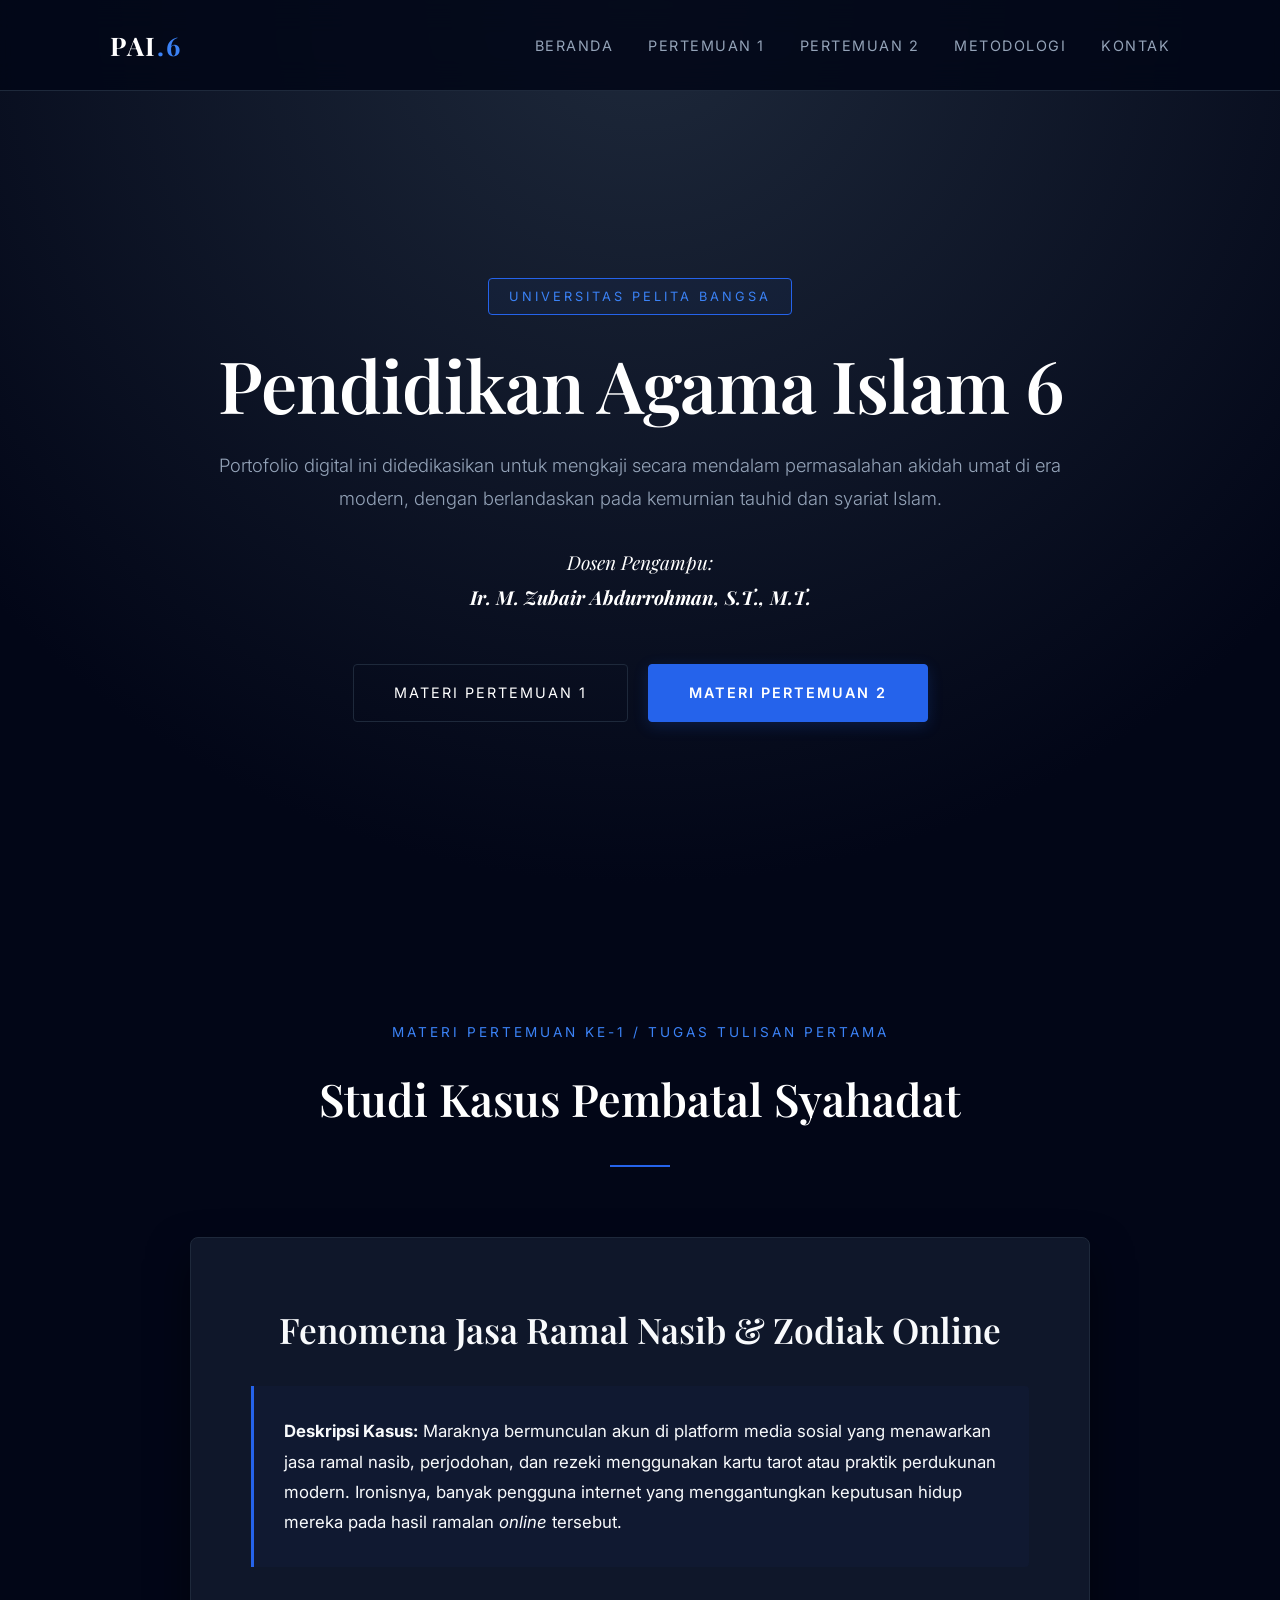
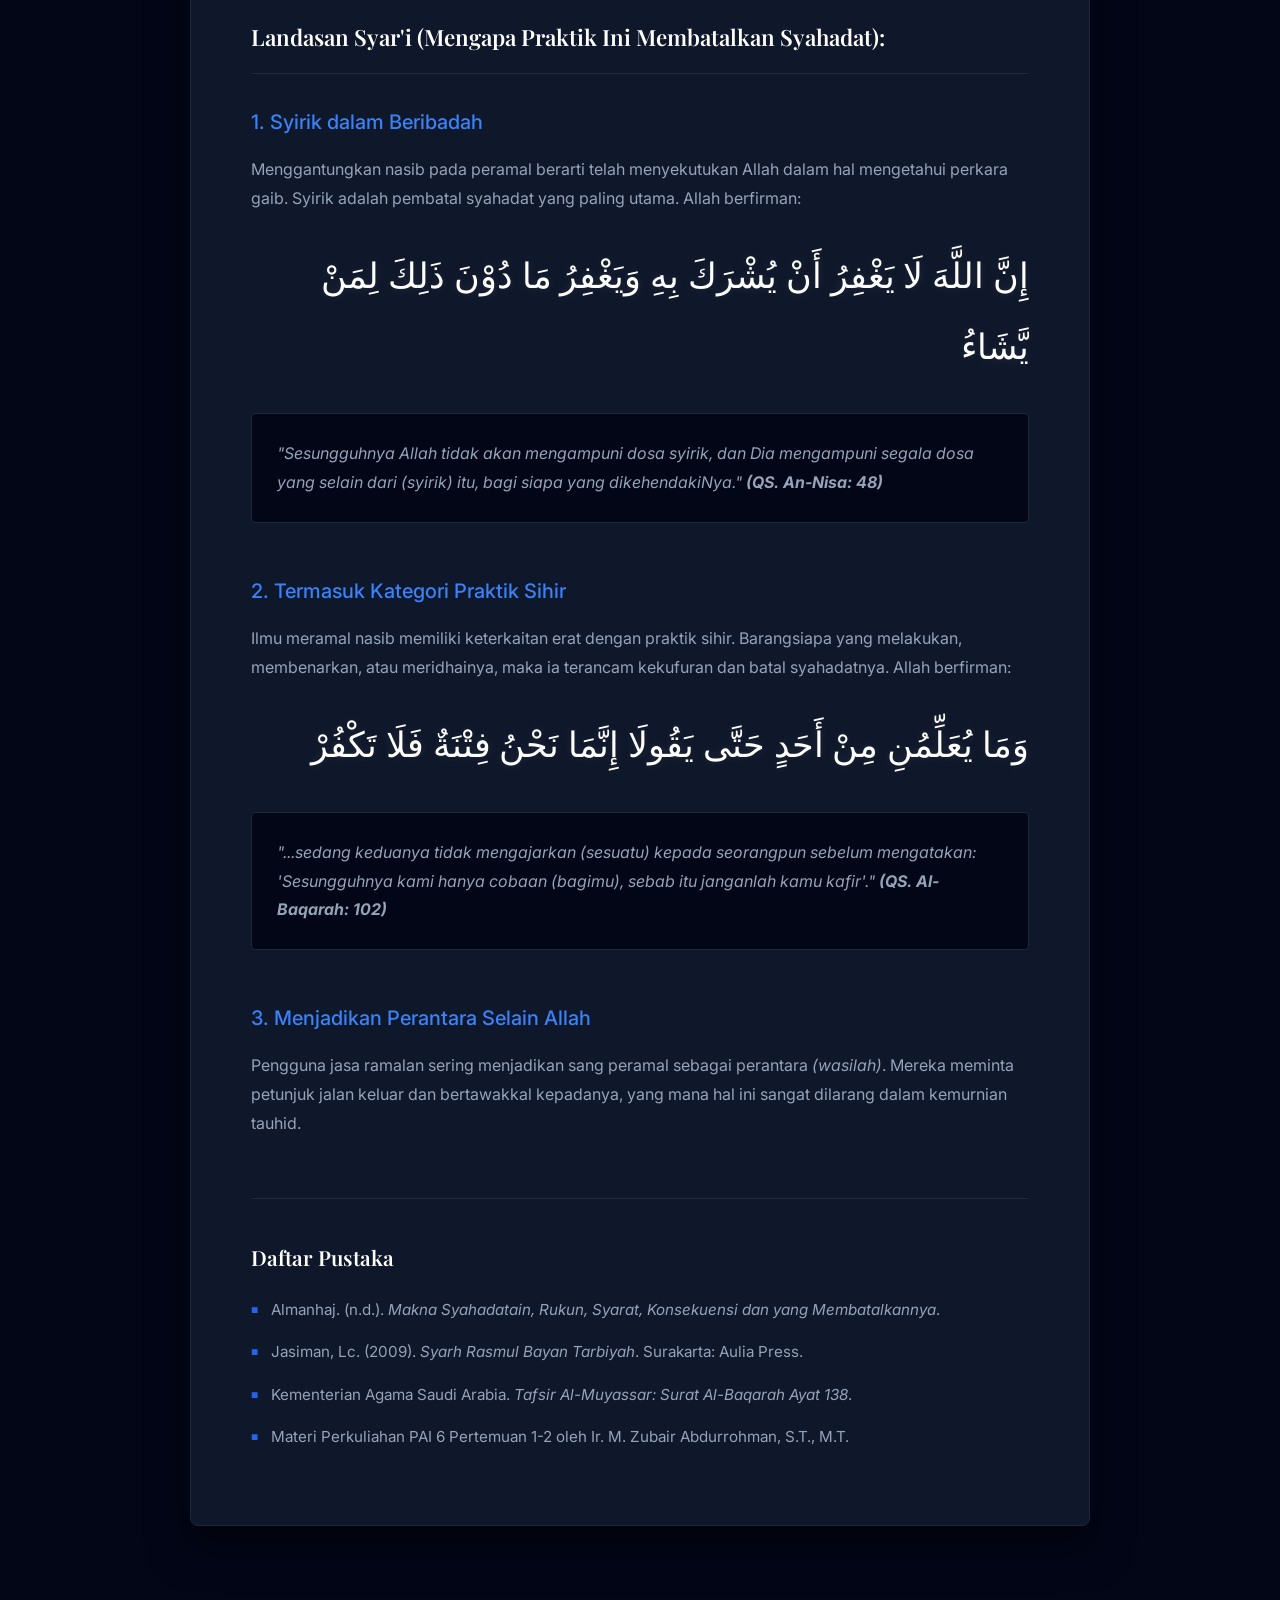
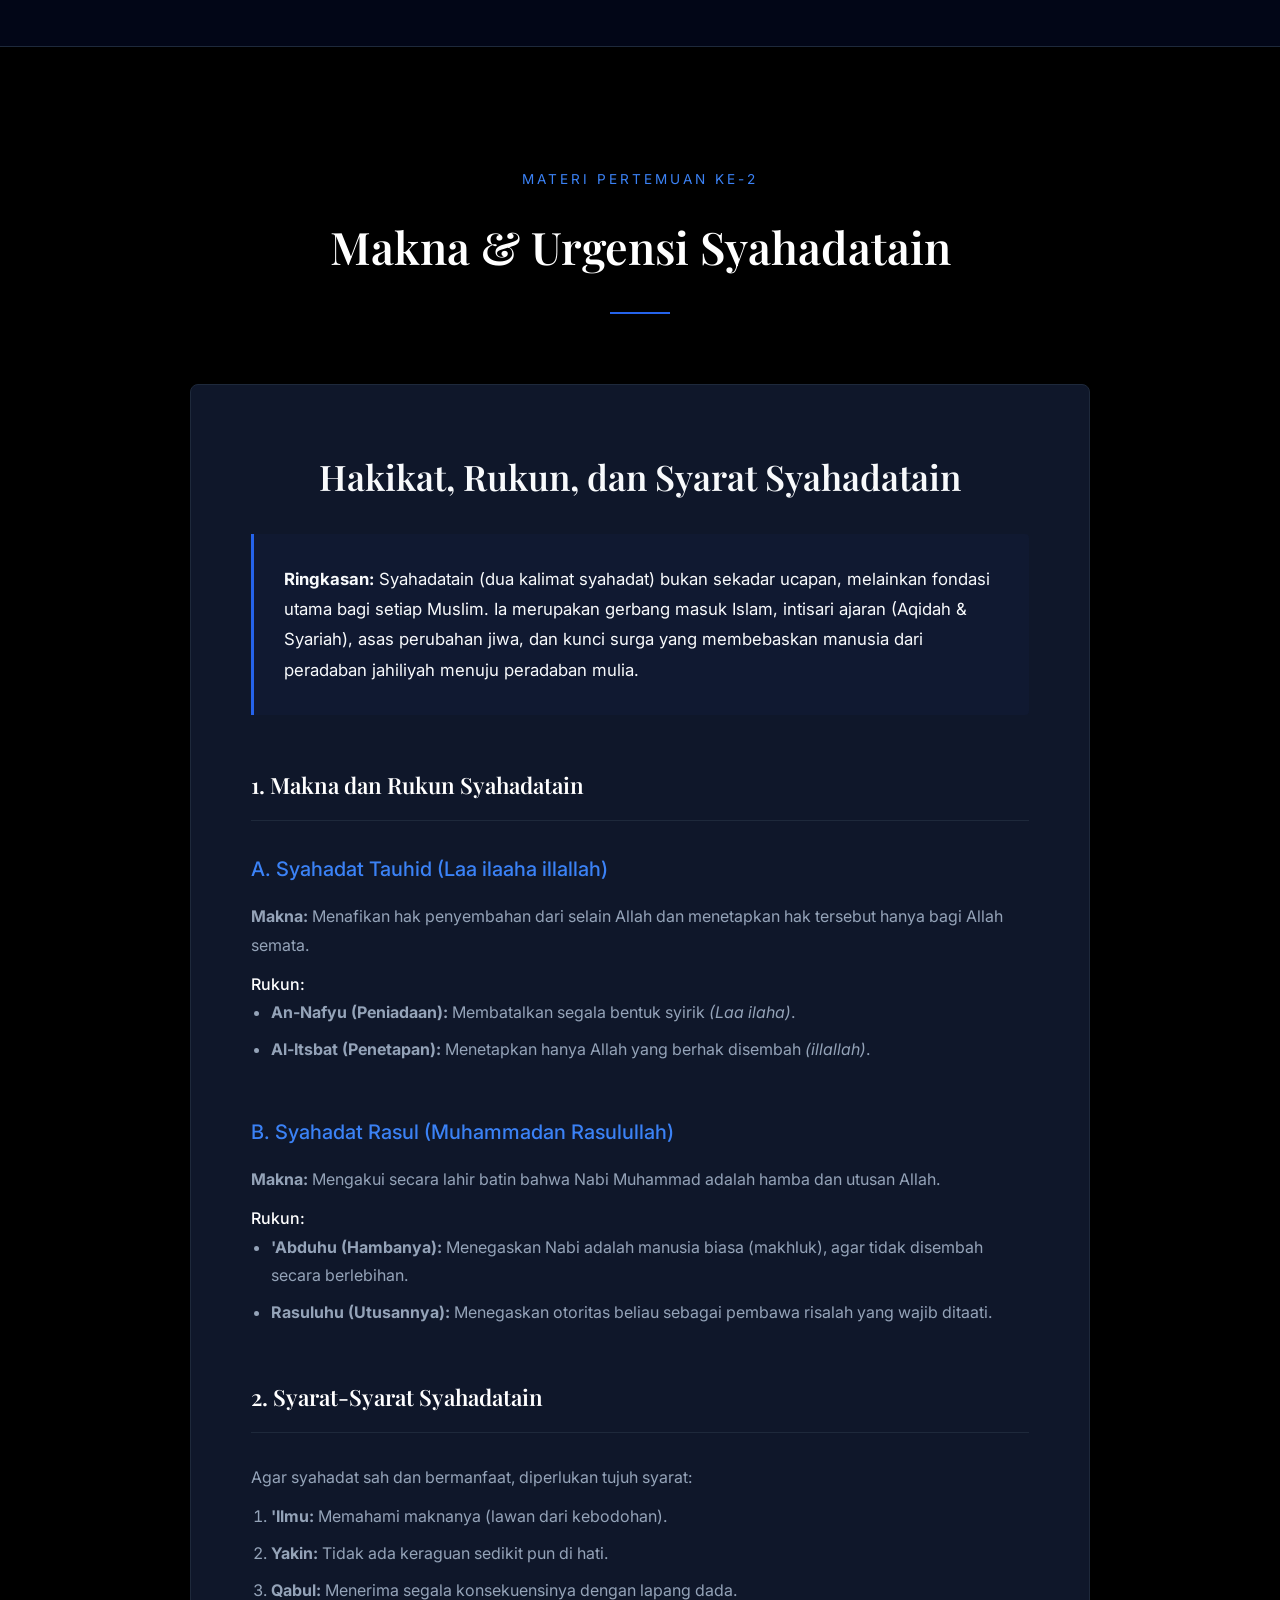
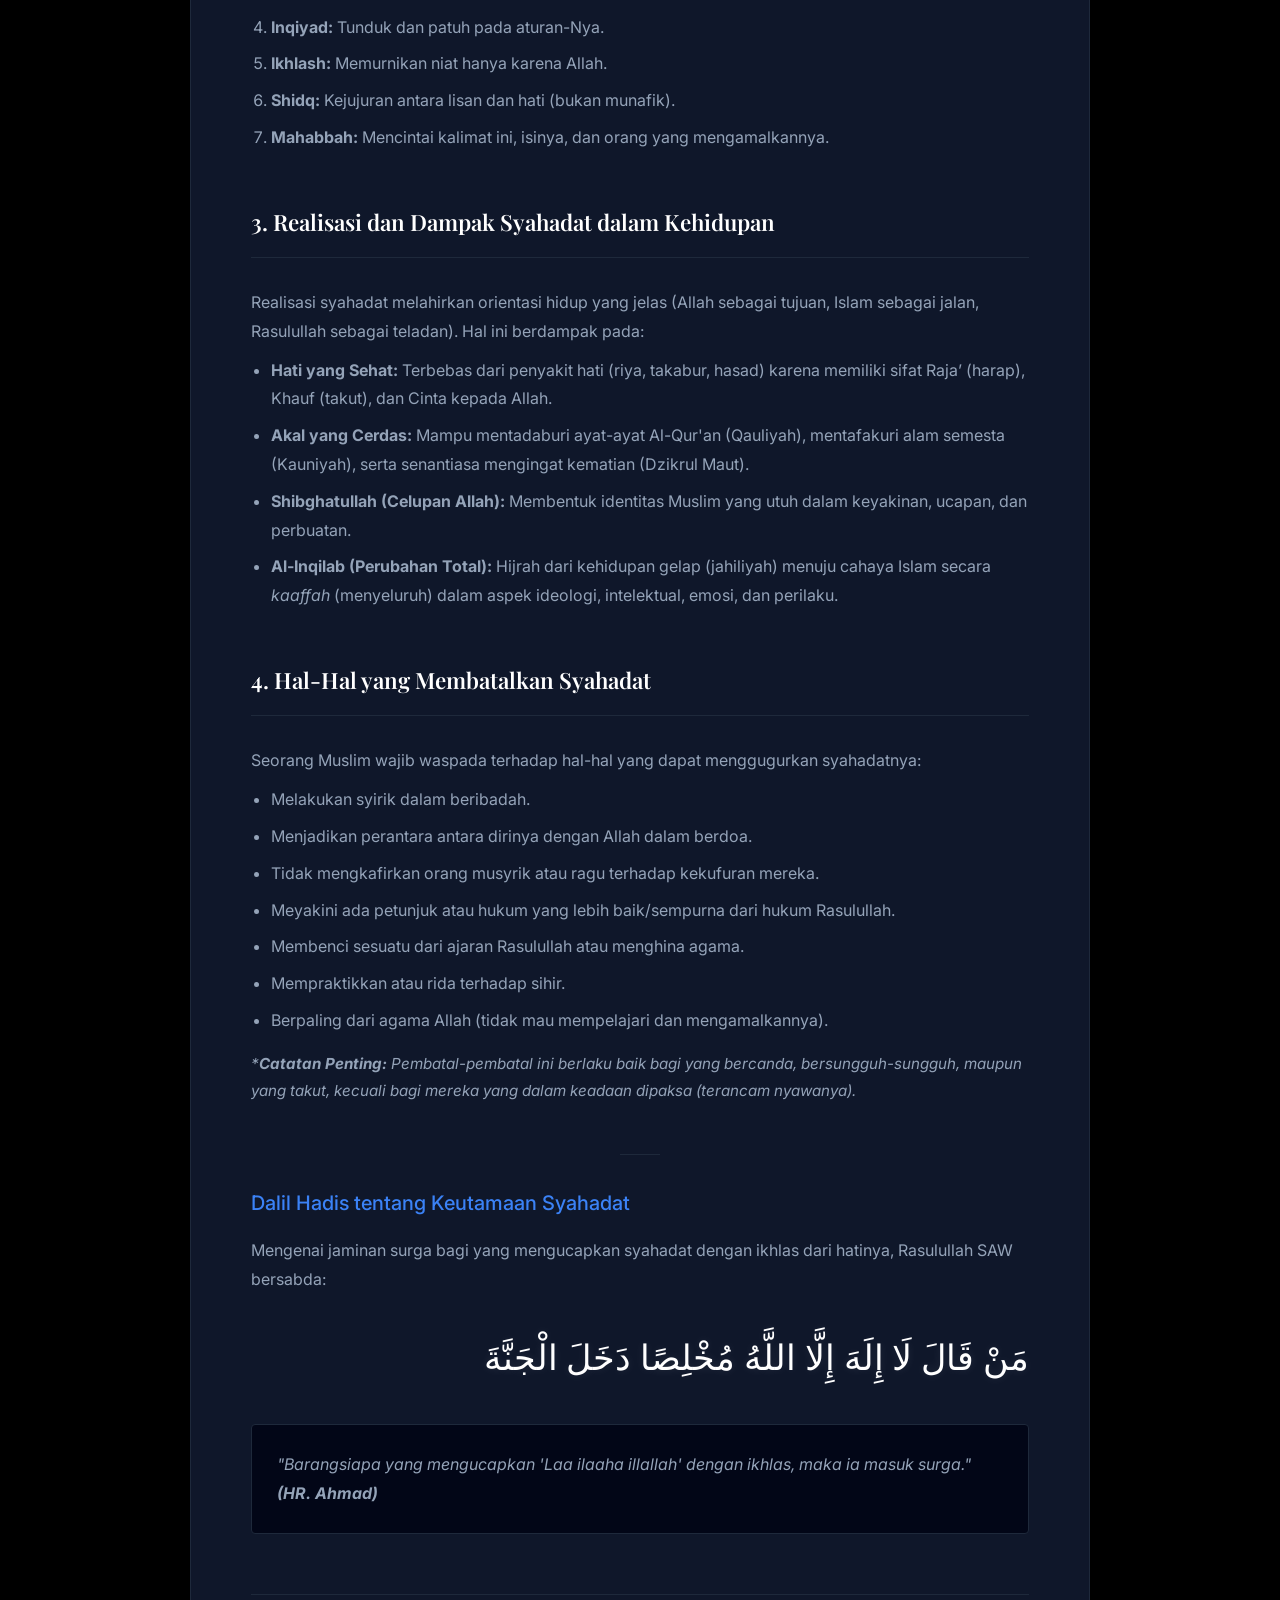
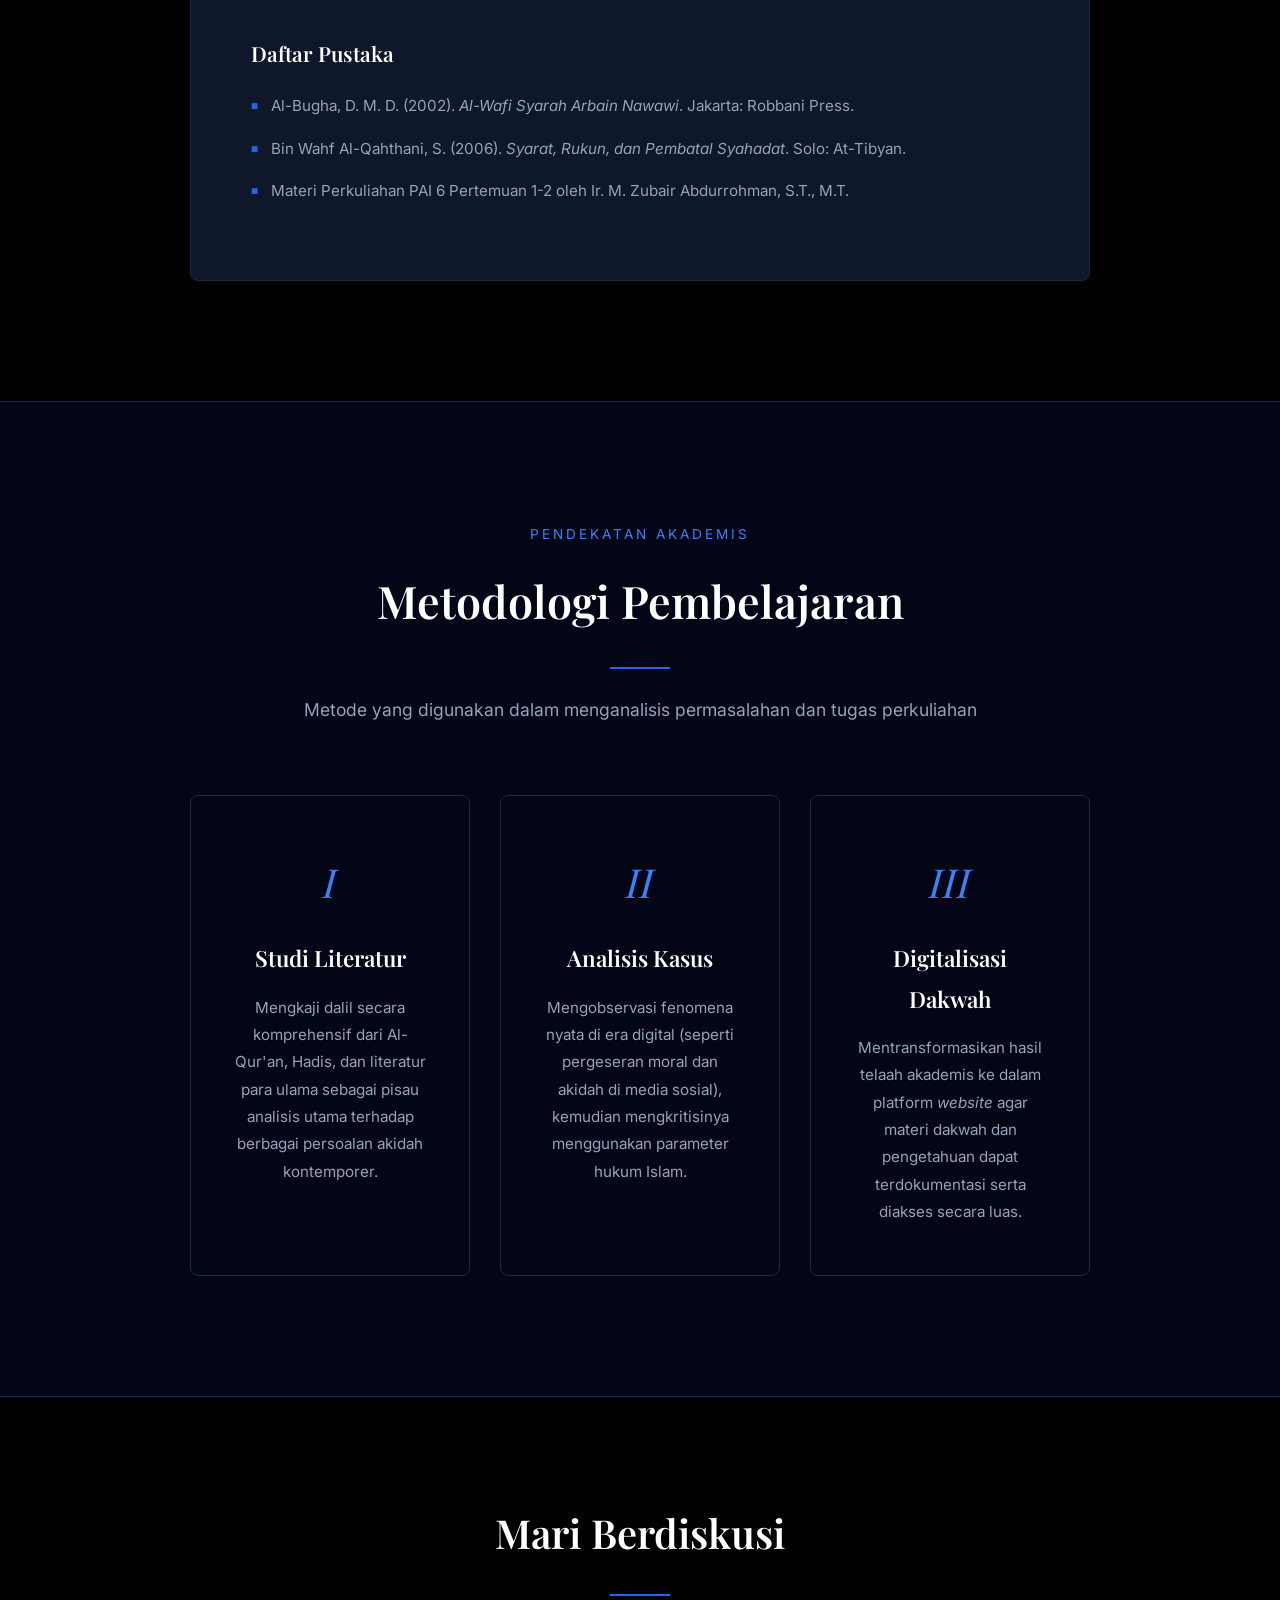
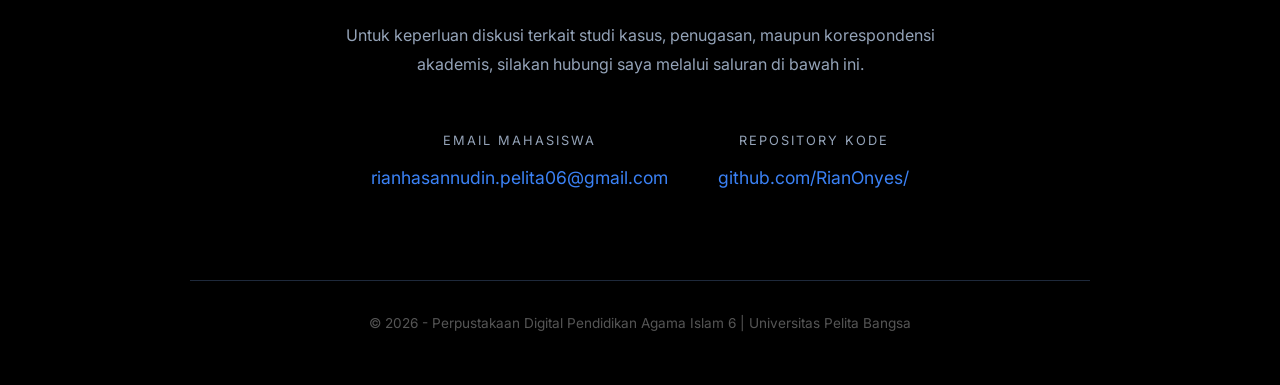
==== index.html @ 88c49bac "Update index.html with new sections and links" ====
<!DOCTYPE html>
<html lang="id">
<head>
    <meta charset="UTF-8">
    <meta name="viewport" content="width=device-width, initial-scale=1.0">
    <title>PAI 6 | Portofolio & Studi Kasus</title>
    <link rel="stylesheet" href="style.css">
    <link href="https://fonts.googleapis.com/css2?family=Inter:wght@300;400;500;600&family=Playfair+Display:ital,wght@0,400;0,600;0,700;1,400&display=swap" rel="stylesheet">
</head>
<body>

    <nav class="navbar">
        <div class="nav-container">
            <a href="#beranda" class="logo">PAI<span>.6</span></a>
            <ul class="nav-links">
                <li><a href="#beranda">Beranda</a></li>
                <li><a href="#pertemuan-1">Pertemuan 1</a></li>
                <li><a href="#pertemuan-2">Pertemuan 2</a></li>
                <li><a href="#metodologi">Metodologi</a></li>
                <li><a href="#kontak">Kontak</a></li>
            </ul>
        </div>
    </nav>

    <section id="beranda" class="hero">
        <div class="hero-overlay"></div>
        <div class="hero-content">
            <span class="badge">Universitas Pelita Bangsa</span>
            <h1>Pendidikan Agama Islam 6</h1>
            <p>Portofolio digital ini didedikasikan untuk mengkaji secara mendalam permasalahan akidah umat di era modern, dengan berlandaskan pada kemurnian tauhid dan syariat Islam.</p>
            <p class="dosen">Dosen Pengampu: <br><strong>Ir. M. Zubair Abdurrohman, S.T., M.T.</strong></p>
            <div class="hero-buttons">
                <a href="#pertemuan-1" class="btn btn-outline">Materi Pertemuan 1</a>
                <a href="#pertemuan-2" class="btn btn-accent">Materi Pertemuan 2</a>
            </div>
        </div>
    </section>

    <!-- SECTION PERTEMUAN 1 -->
    <section id="pertemuan-1" class="section">
        <div class="container">
            <div class="section-header text-center">
                <span class="subtitle">Materi Pertemuan Ke-1 / Tugas Tulisan Pertama</span>
                <h2>Studi Kasus Pembatal Syahadat</h2>
                <div class="divider-accent"></div>
            </div>

            <div class="case-study-card">
                <div class="case-header">
                    <h3>Fenomena Jasa Ramal Nasib & Zodiak Online</h3>
                </div>
                
                <div class="case-desc">
                    <p><strong>Deskripsi Kasus:</strong> Maraknya bermunculan akun di platform media sosial yang menawarkan jasa ramal nasib, perjodohan, dan rezeki menggunakan kartu tarot atau praktik perdukunan modern. Ironisnya, banyak pengguna internet yang menggantungkan keputusan hidup mereka pada hasil ramalan <em>online</em> tersebut.</p>
                </div>
                
                <div class="case-body">
                    <h4 class="case-title">Landasan Syar'i (Mengapa Praktik Ini Membatalkan Syahadat):</h4>
                    
                    <div class="reason-item">
                        <h5>1. Syirik dalam Beribadah</h5>
                        <p>Menggantungkan nasib pada peramal berarti telah menyekutukan Allah dalam hal mengetahui perkara gaib. Syirik adalah pembatal syahadat yang paling utama. Allah berfirman:</p>
                        <div class="arabic">إِنَّ اللَّهَ لَا يَغْفِرُ أَنْ يُشْرَكَ بِهِ وَيَغْفِرُ مَا دُوْنَ ذَلِكَ لِمَنْ يَّشَاءُ</div>
                        <div class="terjemahan">"Sesungguhnya Allah tidak akan mengampuni dosa syirik, dan Dia mengampuni segala dosa yang selain dari (syirik) itu, bagi siapa yang dikehendakiNya." <strong>(QS. An-Nisa: 48)</strong></div>
                    </div>

                    <div class="reason-item">
                        <h5>2. Termasuk Kategori Praktik Sihir</h5>
                        <p>Ilmu meramal nasib memiliki keterkaitan erat dengan praktik sihir. Barangsiapa yang melakukan, membenarkan, atau meridhainya, maka ia terancam kekufuran dan batal syahadatnya. Allah berfirman:</p>
                        <div class="arabic">وَمَا يُعَلِّمُنِ مِنْ أَحَدٍ حَتَّى يَقُولَا إِنَّمَا نَحْنُ فِتْنَةٌ فَلَا تَكْفُرْ</div>
                        <div class="terjemahan">"...sedang keduanya tidak mengajarkan (sesuatu) kepada seorangpun sebelum mengatakan: 'Sesungguhnya kami hanya cobaan (bagimu), sebab itu janganlah kamu kafir'." <strong>(QS. Al-Baqarah: 102)</strong></div>
                    </div>

                    <div class="reason-item">
                        <h5>3. Menjadikan Perantara Selain Allah</h5>
                        <p>Pengguna jasa ramalan sering menjadikan sang peramal sebagai perantara <em>(wasilah)</em>. Mereka meminta petunjuk jalan keluar dan bertawakkal kepadanya, yang mana hal ini sangat dilarang dalam kemurnian tauhid.</p>
                    </div>
                </div>

                <div class="daftar-pustaka">
                    <h4>Daftar Pustaka</h4>
                    <ul>
                        <li>Almanhaj. (n.d.). <em>Makna Syahadatain, Rukun, Syarat, Konsekuensi dan yang Membatalkannya</em>.</li>
                        <li>Jasiman, Lc. (2009). <em>Syarh Rasmul Bayan Tarbiyah</em>. Surakarta: Aulia Press.</li>
                        <li>Kementerian Agama Saudi Arabia. <em>Tafsir Al-Muyassar: Surat Al-Baqarah Ayat 138</em>.</li>
                        <li>Materi Perkuliahan PAI 6 Pertemuan 1-2 oleh Ir. M. Zubair Abdurrohman, S.T., M.T.</li>
                    </ul>
                </div>
            </div>
        </div>
    </section>

    <!-- SECTION PERTEMUAN 2 -->
    <section id="pertemuan-2" class="section bg-darker">
        <div class="container">
            <div class="section-header text-center">
                <span class="subtitle">Materi Pertemuan Ke-2</span>
                <h2>Makna & Urgensi Syahadatain</h2>
                <div class="divider-accent"></div>
            </div>

            <div class="case-study-card">
                <div class="case-header">
                    <h3>Hakikat, Rukun, dan Syarat Syahadatain</h3>
                </div>
                
                <div class="case-desc">
                    <p><strong>Ringkasan:</strong> Syahadatain (dua kalimat syahadat) bukan sekadar ucapan, melainkan fondasi utama bagi setiap Muslim. Ia merupakan gerbang masuk Islam, intisari ajaran (Aqidah & Syariah), asas perubahan jiwa, dan kunci surga yang membebaskan manusia dari peradaban jahiliyah menuju peradaban mulia.</p>
                </div>
                
                <div class="case-body">
                    <h4 class="case-title">1. Makna dan Rukun Syahadatain</h4>
                    
                    <div class="reason-item">
                        <h5>A. Syahadat Tauhid (Laa ilaaha illallah)</h5>
                        <p><strong>Makna:</strong> Menafikan hak penyembahan dari selain Allah dan menetapkan hak tersebut hanya bagi Allah semata.</p>
                        <p style="margin-top: 10px; font-weight: 500; color: #fff;">Rukun:</p>
                        <ul style="padding-left: 20px; color: var(--text-muted); margin-bottom: 15px;">
                            <li style="margin-bottom: 8px;"><strong>An-Nafyu (Peniadaan):</strong> Membatalkan segala bentuk syirik <em>(Laa ilaha)</em>.</li>
                            <li><strong>Al-Itsbat (Penetapan):</strong> Menetapkan hanya Allah yang berhak disembah <em>(illallah)</em>.</li>
                        </ul>
                    </div>

                    <div class="reason-item">
                        <h5>B. Syahadat Rasul (Muhammadan Rasulullah)</h5>
                        <p><strong>Makna:</strong> Mengakui secara lahir batin bahwa Nabi Muhammad adalah hamba dan utusan Allah.</p>
                        <p style="margin-top: 10px; font-weight: 500; color: #fff;">Rukun:</p>
                        <ul style="padding-left: 20px; color: var(--text-muted); margin-bottom: 15px;">
                            <li style="margin-bottom: 8px;"><strong>'Abduhu (Hambanya):</strong> Menegaskan Nabi adalah manusia biasa (makhluk), agar tidak disembah secara berlebihan.</li>
                            <li><strong>Rasuluhu (Utusannya):</strong> Menegaskan otoritas beliau sebagai pembawa risalah yang wajib ditaati.</li>
                        </ul>
                    </div>

                    <h4 class="case-title">2. Syarat-Syarat Syahadatain</h4>
                    <div class="reason-item">
                        <p>Agar syahadat sah dan bermanfaat, diperlukan tujuh syarat:</p>
                        <ol style="padding-left: 20px; color: var(--text-muted); margin-bottom: 15px; margin-top: 10px;">
                            <li style="margin-bottom: 8px;"><strong>'Ilmu:</strong> Memahami maknanya (lawan dari kebodohan).</li>
                            <li style="margin-bottom: 8px;"><strong>Yakin:</strong> Tidak ada keraguan sedikit pun di hati.</li>
                            <li style="margin-bottom: 8px;"><strong>Qabul:</strong> Menerima segala konsekuensinya dengan lapang dada.</li>
                            <li style="margin-bottom: 8px;"><strong>Inqiyad:</strong> Tunduk dan patuh pada aturan-Nya.</li>
                            <li style="margin-bottom: 8px;"><strong>Ikhlash:</strong> Memurnikan niat hanya karena Allah.</li>
                            <li style="margin-bottom: 8px;"><strong>Shidq:</strong> Kejujuran antara lisan dan hati (bukan munafik).</li>
                            <li><strong>Mahabbah:</strong> Mencintai kalimat ini, isinya, dan orang yang mengamalkannya.</li>
                        </ol>
                    </div>

                    <h4 class="case-title">3. Realisasi dan Dampak Syahadat dalam Kehidupan</h4>
                    <div class="reason-item">
                        <p>Realisasi syahadat melahirkan orientasi hidup yang jelas (Allah sebagai tujuan, Islam sebagai jalan, Rasulullah sebagai teladan). Hal ini berdampak pada:</p>
                        <ul style="padding-left: 20px; color: var(--text-muted); margin-bottom: 15px; margin-top: 10px;">
                            <li style="margin-bottom: 8px;"><strong>Hati yang Sehat:</strong> Terbebas dari penyakit hati (riya, takabur, hasad) karena memiliki sifat Raja’ (harap), Khauf (takut), dan Cinta kepada Allah.</li>
                            <li style="margin-bottom: 8px;"><strong>Akal yang Cerdas:</strong> Mampu mentadaburi ayat-ayat Al-Qur'an (Qauliyah), mentafakuri alam semesta (Kauniyah), serta senantiasa mengingat kematian (Dzikrul Maut).</li>
                            <li style="margin-bottom: 8px;"><strong>Shibghatullah (Celupan Allah):</strong> Membentuk identitas Muslim yang utuh dalam keyakinan, ucapan, dan perbuatan.</li>
                            <li><strong>Al-Inqilab (Perubahan Total):</strong> Hijrah dari kehidupan gelap (jahiliyah) menuju cahaya Islam secara <em>kaaffah</em> (menyeluruh) dalam aspek ideologi, intelektual, emosi, dan perilaku.</li>
                        </ul>
                    </div>

                    <h4 class="case-title">4. Hal-Hal yang Membatalkan Syahadat</h4>
                    <div class="reason-item">
                        <p>Seorang Muslim wajib waspada terhadap hal-hal yang dapat menggugurkan syahadatnya:</p>
                        <ul style="padding-left: 20px; color: var(--text-muted); margin-bottom: 15px; margin-top: 10px;">
                            <li style="margin-bottom: 8px;">Melakukan syirik dalam beribadah.</li>
                            <li style="margin-bottom: 8px;">Menjadikan perantara antara dirinya dengan Allah dalam berdoa.</li>
                            <li style="margin-bottom: 8px;">Tidak mengkafirkan orang musyrik atau ragu terhadap kekufuran mereka.</li>
                            <li style="margin-bottom: 8px;">Meyakini ada petunjuk atau hukum yang lebih baik/sempurna dari hukum Rasulullah.</li>
                            <li style="margin-bottom: 8px;">Membenci sesuatu dari ajaran Rasulullah atau menghina agama.</li>
                            <li style="margin-bottom: 8px;">Mempraktikkan atau rida terhadap sihir.</li>
                            <li>Berpaling dari agama Allah (tidak mau mempelajari dan mengamalkannya).</li>
                        </ul>
                        <p style="margin-top: 15px; font-size: 0.95rem;"><em>*<strong>Catatan Penting:</strong> Pembatal-pembatal ini berlaku baik bagi yang bercanda, bersungguh-sungguh, maupun yang takut, kecuali bagi mereka yang dalam keadaan dipaksa (terancam nyawanya).</em></p>
                    </div>

                    <div class="divider-accent" style="margin: 40px auto 30px; width: 40px; height: 1px; background-color: var(--border-color);"></div>

                    <div class="reason-item">
                        <h5>Dalil Hadis tentang Keutamaan Syahadat</h5>
                        <p>Mengenai jaminan surga bagi yang mengucapkan syahadat dengan ikhlas dari hatinya, Rasulullah SAW bersabda:</p>
                        <div class="arabic">مَنْ قَالَ لَا إِلَهَ إِلَّا اللَّهُ مُخْلِصًا دَخَلَ الْجَنَّةَ</div>
                        <div class="terjemahan">"Barangsiapa yang mengucapkan 'Laa ilaaha illallah' dengan ikhlas, maka ia masuk surga." <strong>(HR. Ahmad)</strong></div>
                    </div>
                </div>

                <div class="daftar-pustaka">
                    <h4>Daftar Pustaka</h4>
                    <ul>
                        <li>Al-Bugha, D. M. D. (2002). <em>Al-Wafi Syarah Arbain Nawawi</em>. Jakarta: Robbani Press.</li>
                        <li>Bin Wahf Al-Qahthani, S. (2006). <em>Syarat, Rukun, dan Pembatal Syahadat</em>. Solo: At-Tibyan.</li>
                        <li>Materi Perkuliahan PAI 6 Pertemuan 1-2 oleh Ir. M. Zubair Abdurrohman, S.T., M.T.</li>
                    </ul>
                </div>
            </div>
        </div>
    </section>

    <section id="metodologi" class="section">
        <div class="container">
            <div class="section-header text-center">
                <span class="subtitle">Pendekatan Akademis</span>
                <h2>Metodologi Pembelajaran</h2>
                <div class="divider-accent"></div>
                <p>Metode yang digunakan dalam menganalisis permasalahan dan tugas perkuliahan</p>
            </div>
            
            <div class="grid-3">
                <div class="method-card">
                    <div class="method-icon">I</div>
                    <h3>Studi Literatur</h3>
                    <p>Mengkaji dalil secara komprehensif dari Al-Qur'an, Hadis, dan literatur para ulama sebagai pisau analisis utama terhadap berbagai persoalan akidah kontemporer.</p>
                </div>
                <div class="method-card">
                    <div class="method-icon">II</div>
                    <h3>Analisis Kasus</h3>
                    <p>Mengobservasi fenomena nyata di era digital (seperti pergeseran moral dan akidah di media sosial), kemudian mengkritisinya menggunakan parameter hukum Islam.</p>
                </div>
                <div class="method-card">
                    <div class="method-icon">III</div>
                    <h3>Digitalisasi Dakwah</h3>
                    <p>Mentransformasikan hasil telaah akademis ke dalam platform <em>website</em> agar materi dakwah dan pengetahuan dapat terdokumentasi serta diakses secara luas.</p>
                </div>
            </div>
        </div>
    </section>

    <footer id="kontak" class="footer-section">
        <div class="container text-center">
            <h2 class="footer-title">Mari Berdiskusi</h2>
            <div class="divider-accent"></div>
            <p class="footer-desc">Untuk keperluan diskusi terkait studi kasus, penugasan, maupun korespondensi akademis, silakan hubungi saya melalui saluran di bawah ini.</p>
            
            <div class="contact-details">
                <div class="contact-item">
                    <span class="contact-label">Email Mahasiswa</span>
                    <a href="mailto:rianhasannudin.pelita06@gmail.com" class="contact-link">rianhasannudin.pelita06@gmail.com</a>
                </div>
                <div class="contact-item">
                    <span class="contact-label">Repository Kode</span>
                    <a href="https://github.com/RianOnyes/" target="_blank" class="contact-link">github.com/RianOnyes/</a>
                </div>
            </div>
            
            <div class="copyright">
                <p>&copy; 2026 - Perpustakaan Digital Pendidikan Agama Islam 6 | Universitas Pelita Bangsa</p>
            </div>
        </div>
    </footer>

</body>
</html>
---- style.css ----
/* =========================================
   TEMA DARK BLUE ELEGANT (TECH LUXURY)
========================================= */

@import url('https://fonts.googleapis.com/css2?family=Inter:wght@300;400;500;600&family=Playfair+Display:ital,wght@0,400;0,600;0,700;1,400&display=swap');

:root {
    --bg-main: #020617; /* Slate 950 - Hitam pekat kebiruan */
    --bg-card: #0f172a; /* Slate 900 - Navy gelap */
    --bg-darker: #000000; /* Hitam murni */
    
    --text-primary: #f8fafc; /* Putih bersih */
    --text-muted: #94a3b8; /* Abu-abu kebiruan terang */
    
    --accent-blue: #2563eb; /* Royal Blue elegan */
    --accent-blue-hover: #3b82f6; /* Biru terang untuk efek hover */
    --accent-glow: rgba(37, 99, 235, 0.2);
    
    --border-color: #1e293b; /* Garis batas tipis */
    --arabic-font: 'Traditional Arabic', 'Amiri', serif;
}

* {
    margin: 0; padding: 0; box-sizing: border-box;
}

html { scroll-behavior: smooth; }

body {
    font-family: 'Inter', sans-serif;
    background-color: var(--bg-main);
    color: var(--text-primary);
    line-height: 1.8;
    -webkit-font-smoothing: antialiased;
}

h1, h2, h3, h4, h5 {
    font-family: 'Playfair Display', serif;
    color: #ffffff;
    font-weight: 600;
}

/* --- NAVBAR --- */
.navbar {
    position: fixed; top: 0; width: 100%;
    background: rgba(2, 6, 23, 0.85);
    backdrop-filter: blur(15px);
    border-bottom: 1px solid var(--border-color);
    z-index: 1000;
}
.nav-container {
    max-width: 1100px; margin: 0 auto; padding: 22px 20px;
    display: flex; justify-content: space-between; align-items: center;
}
.logo { 
    font-family: 'Playfair Display', serif; 
    font-size: 1.6rem; font-weight: 700; color: #fff; text-decoration: none; letter-spacing: 2px;
}
.logo span { color: var(--accent-blue-hover); }
.nav-links { list-style: none; display: flex; gap: 35px; }
.nav-links a { 
    text-decoration: none; color: var(--text-muted); font-size: 0.9rem; 
    text-transform: uppercase; letter-spacing: 1.5px; transition: color 0.3s; 
}
.nav-links a:hover { color: var(--accent-blue-hover); }

/* --- HERO SECTION --- */
.hero {
    min-height: 100vh; display: flex; align-items: center; justify-content: center;
    position: relative; text-align: center; padding: 100px 20px 0;
    background: radial-gradient(circle at center top, #1e293b 0%, #020617 80%);
}
.hero-content { position: relative; z-index: 2; max-width: 850px; }
.badge {
    display: inline-block; border: 1px solid var(--accent-blue); color: var(--accent-blue-hover);
    padding: 6px 20px; border-radius: 4px; font-size: 0.8rem; letter-spacing: 3px;
    text-transform: uppercase; margin-bottom: 30px;
    background: rgba(37, 99, 235, 0.05);
}
.hero h1 { font-size: 4.5rem; margin-bottom: 25px; line-height: 1.1; letter-spacing: -1px; }
.hero p { font-size: 1.15rem; color: var(--text-muted); margin-bottom: 30px; font-weight: 300; }
.hero .dosen { font-family: 'Playfair Display', serif; font-size: 1.2rem; color: #fff; margin-bottom: 50px; font-style: italic; }

.hero-buttons { display: flex; gap: 20px; justify-content: center; }
.btn {
    padding: 15px 40px; text-decoration: none; font-size: 0.9rem; letter-spacing: 2px;
    text-transform: uppercase; transition: all 0.4s ease; border-radius: 4px;
}
.btn-accent { 
    background: var(--accent-blue); color: #fff; border: 1px solid var(--accent-blue); font-weight: 600; 
    box-shadow: 0 4px 15px var(--accent-glow);
}
.btn-accent:hover { 
    background: var(--accent-blue-hover); border-color: var(--accent-blue-hover); 
    box-shadow: 0 6px 20px rgba(96, 165, 250, 0.4);
}
.btn-outline { background: transparent; color: #fff; border: 1px solid var(--border-color); }
.btn-outline:hover { border-color: var(--text-muted); background: rgba(255,255,255,0.05); }

/* --- SECTIONS UMUM --- */
.section { padding: 120px 20px; }
.bg-darker { background-color: var(--bg-darker); border-top: 1px solid var(--border-color); border-bottom: 1px solid var(--border-color); }
.container { max-width: 900px; margin: 0 auto; }
.text-center { text-align: center; }

.section-header { margin-bottom: 70px; }
.subtitle { display: block; color: var(--accent-blue-hover); font-size: 0.85rem; letter-spacing: 3px; text-transform: uppercase; margin-bottom: 15px; }
.section-header h2 { font-size: 2.8rem; margin-bottom: 25px; }
.divider-accent { width: 60px; height: 2px; background-color: var(--accent-blue); margin: 0 auto 25px; }
.section-header p { color: var(--text-muted); font-size: 1.1rem; }

/* --- STUDI KASUS --- */
.case-study-card {
    background: var(--bg-card); padding: 60px; border: 1px solid var(--border-color);
    box-shadow: 0 20px 40px rgba(0,0,0,0.5); border-radius: 8px;
}
.case-header h3 { font-size: 2.2rem; margin-bottom: 25px; color: var(--text-primary); text-align: center; }
.case-desc { padding: 30px; background: rgba(37, 99, 235, 0.03); border-left: 3px solid var(--accent-blue); margin-bottom: 50px; font-size: 1.05rem; border-radius: 0 4px 4px 0; }

.case-title { font-size: 1.4rem; margin-bottom: 30px; border-bottom: 1px solid var(--border-color); padding-bottom: 15px; }
.reason-item { margin-bottom: 50px; }
.reason-item h5 { font-size: 1.25rem; margin-bottom: 15px; color: var(--accent-blue-hover); font-family: 'Inter', sans-serif; font-weight: 500; }
.reason-item p { color: var(--text-muted); }

.arabic { font-family: var(--arabic-font); font-size: 2.2rem; text-align: right; direction: rtl; color: #fff; margin: 30px 0; line-height: 2; text-shadow: 0 0 10px rgba(255,255,255,0.1); }
.terjemahan { font-style: italic; color: var(--text-muted); padding: 25px; background: var(--bg-main); border: 1px solid var(--border-color); border-radius: 4px; }

.daftar-pustaka { margin-top: 60px; padding-top: 40px; border-top: 1px solid var(--border-color); }
.daftar-pustaka h4 { font-size: 1.3rem; margin-bottom: 20px; color: #fff; }
.daftar-pustaka ul { list-style: none; }
.daftar-pustaka li { color: var(--text-muted); margin-bottom: 15px; padding-left: 20px; position: relative; font-size: 0.95rem; }
.daftar-pustaka li::before { content: '■'; color: var(--accent-blue); font-size: 0.5rem; position: absolute; left: 0; top: 7px; }

/* --- METODOLOGI --- */
.grid-3 { display: grid; grid-template-columns: repeat(auto-fit, minmax(280px, 1fr)); gap: 30px; }
.method-card {
    padding: 50px 40px; background: var(--bg-main); border: 1px solid var(--border-color);
    text-align: center; transition: all 0.4s ease; border-radius: 8px;
}
.method-card:hover { border-color: var(--accent-blue); transform: translateY(-5px); box-shadow: 0 10px 30px var(--accent-glow); }
.method-icon { font-family: 'Playfair Display', serif; font-size: 2.5rem; color: var(--accent-blue-hover); margin-bottom: 20px; font-style: italic; }
.method-card h3 { font-size: 1.4rem; margin-bottom: 15px; color: #fff; }
.method-card p { color: var(--text-muted); font-size: 0.95rem; }

/* --- FOOTER & KONTAK --- */
.footer-section { padding: 100px 20px 50px; background: var(--bg-darker); border-top: 1px solid var(--border-color); }
.footer-title { font-size: 2.5rem; margin-bottom: 25px; }
.footer-desc { color: var(--text-muted); max-width: 600px; margin: 0 auto 50px; }

.contact-details { display: flex; justify-content: center; gap: 50px; margin-bottom: 80px; flex-wrap: wrap; }
.contact-item { display: flex; flex-direction: column; align-items: center; }
.contact-label { color: var(--text-muted); font-size: 0.8rem; text-transform: uppercase; letter-spacing: 2px; margin-bottom: 10px; }
.contact-link { color: var(--accent-blue-hover); text-decoration: none; font-size: 1.1rem; border-bottom: 1px solid transparent; padding-bottom: 5px; transition: border-color 0.3s; }
.contact-link:hover { border-color: var(--accent-blue-hover); }

.copyright { border-top: 1px solid var(--border-color); padding-top: 30px; color: #555; font-size: 0.85rem; }

/* --- RESPONSIVE --- */
@media (max-width: 768px) {
    .nav-links { display: none; }
    .hero h1 { font-size: 2.8rem; }
    .hero-buttons { flex-direction: column; }
    .case-study-card { padding: 40px 20px; }
    .arabic { font-size: 1.8rem; }
    .contact-details { flex-direction: column; gap: 30px; }
}
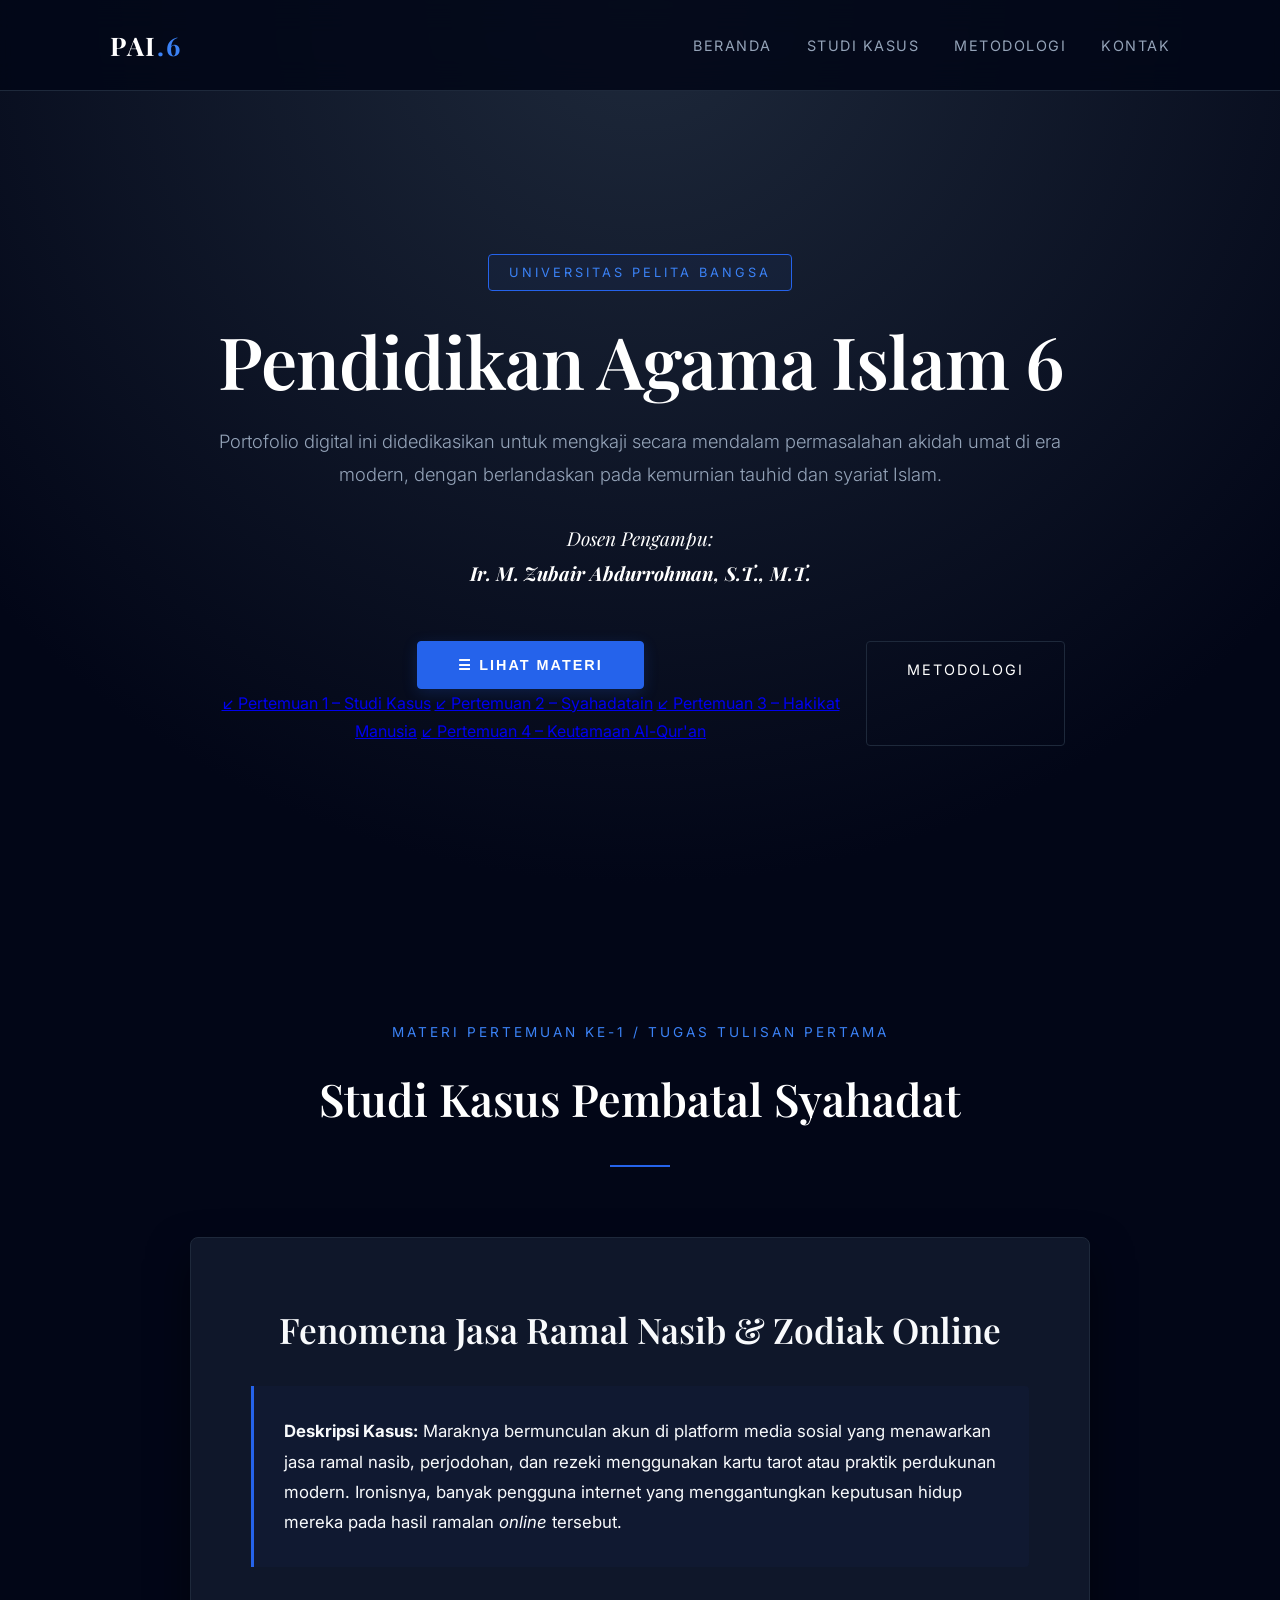
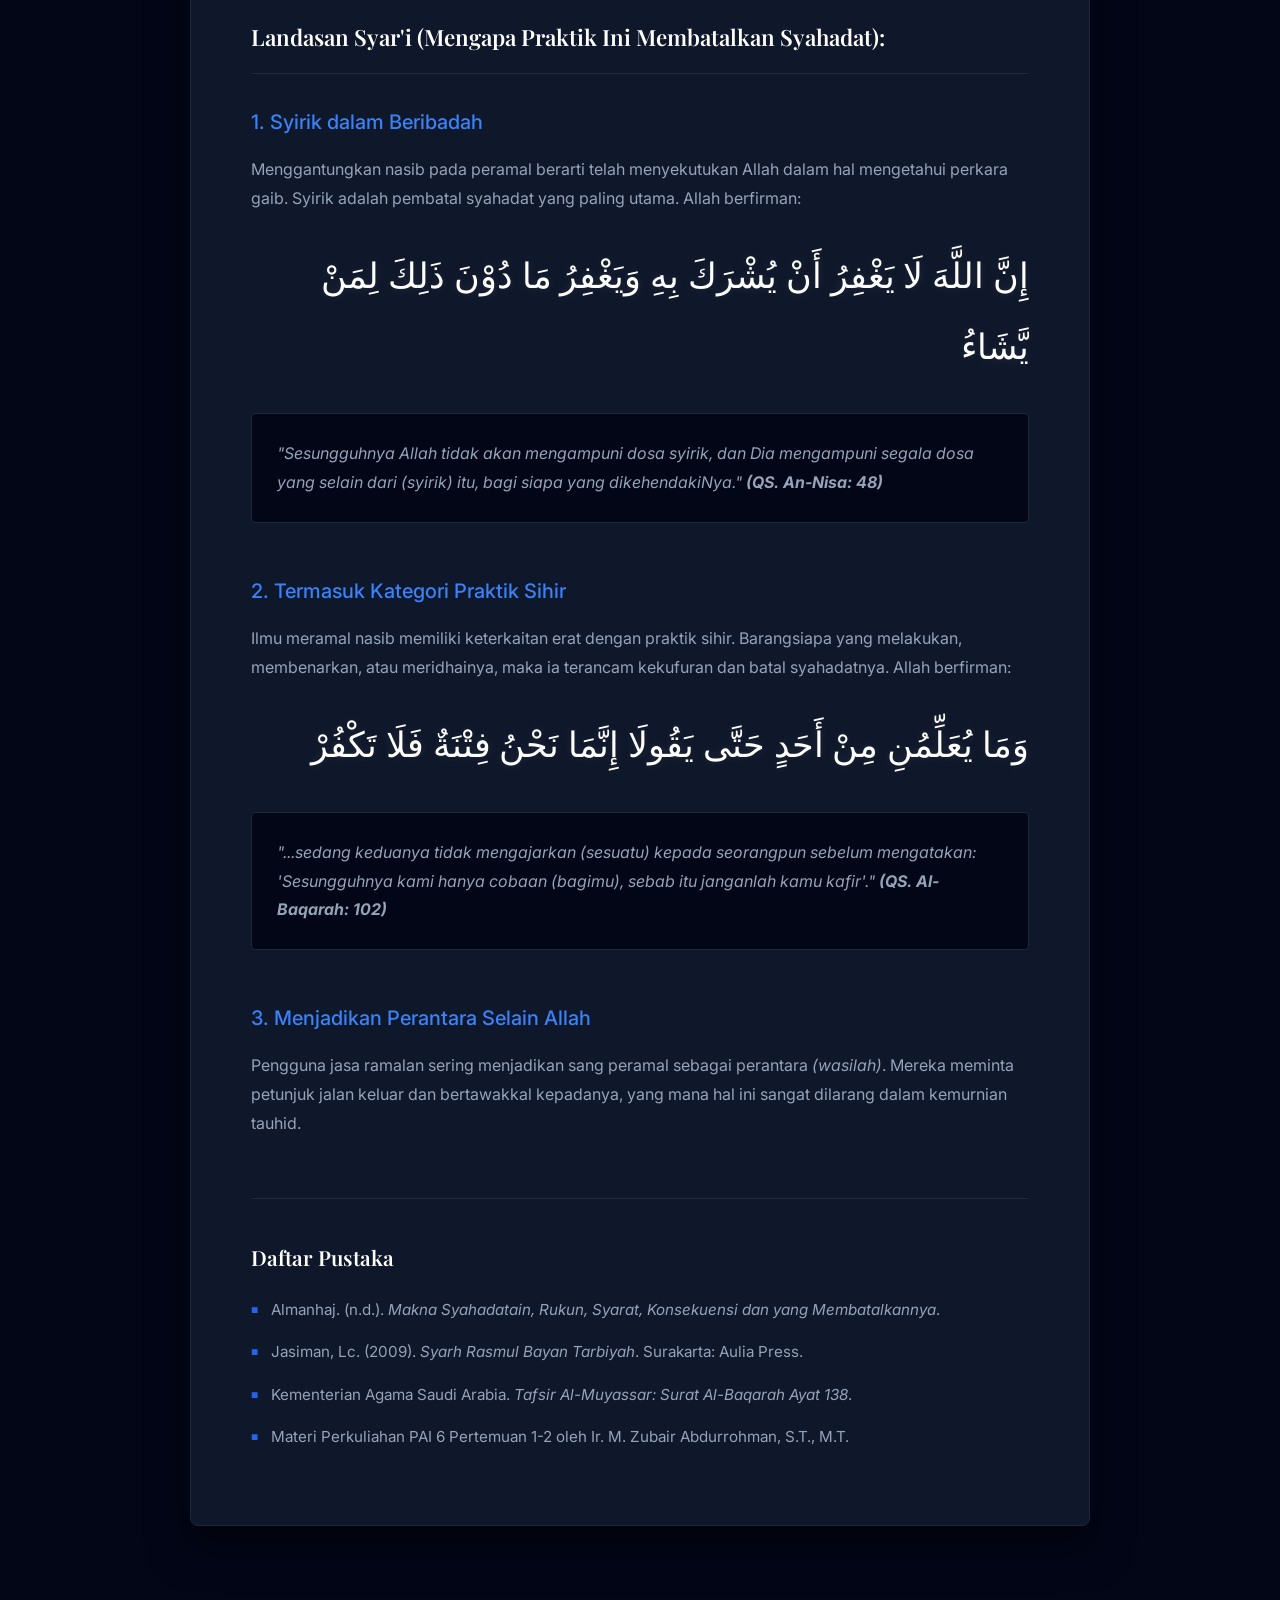
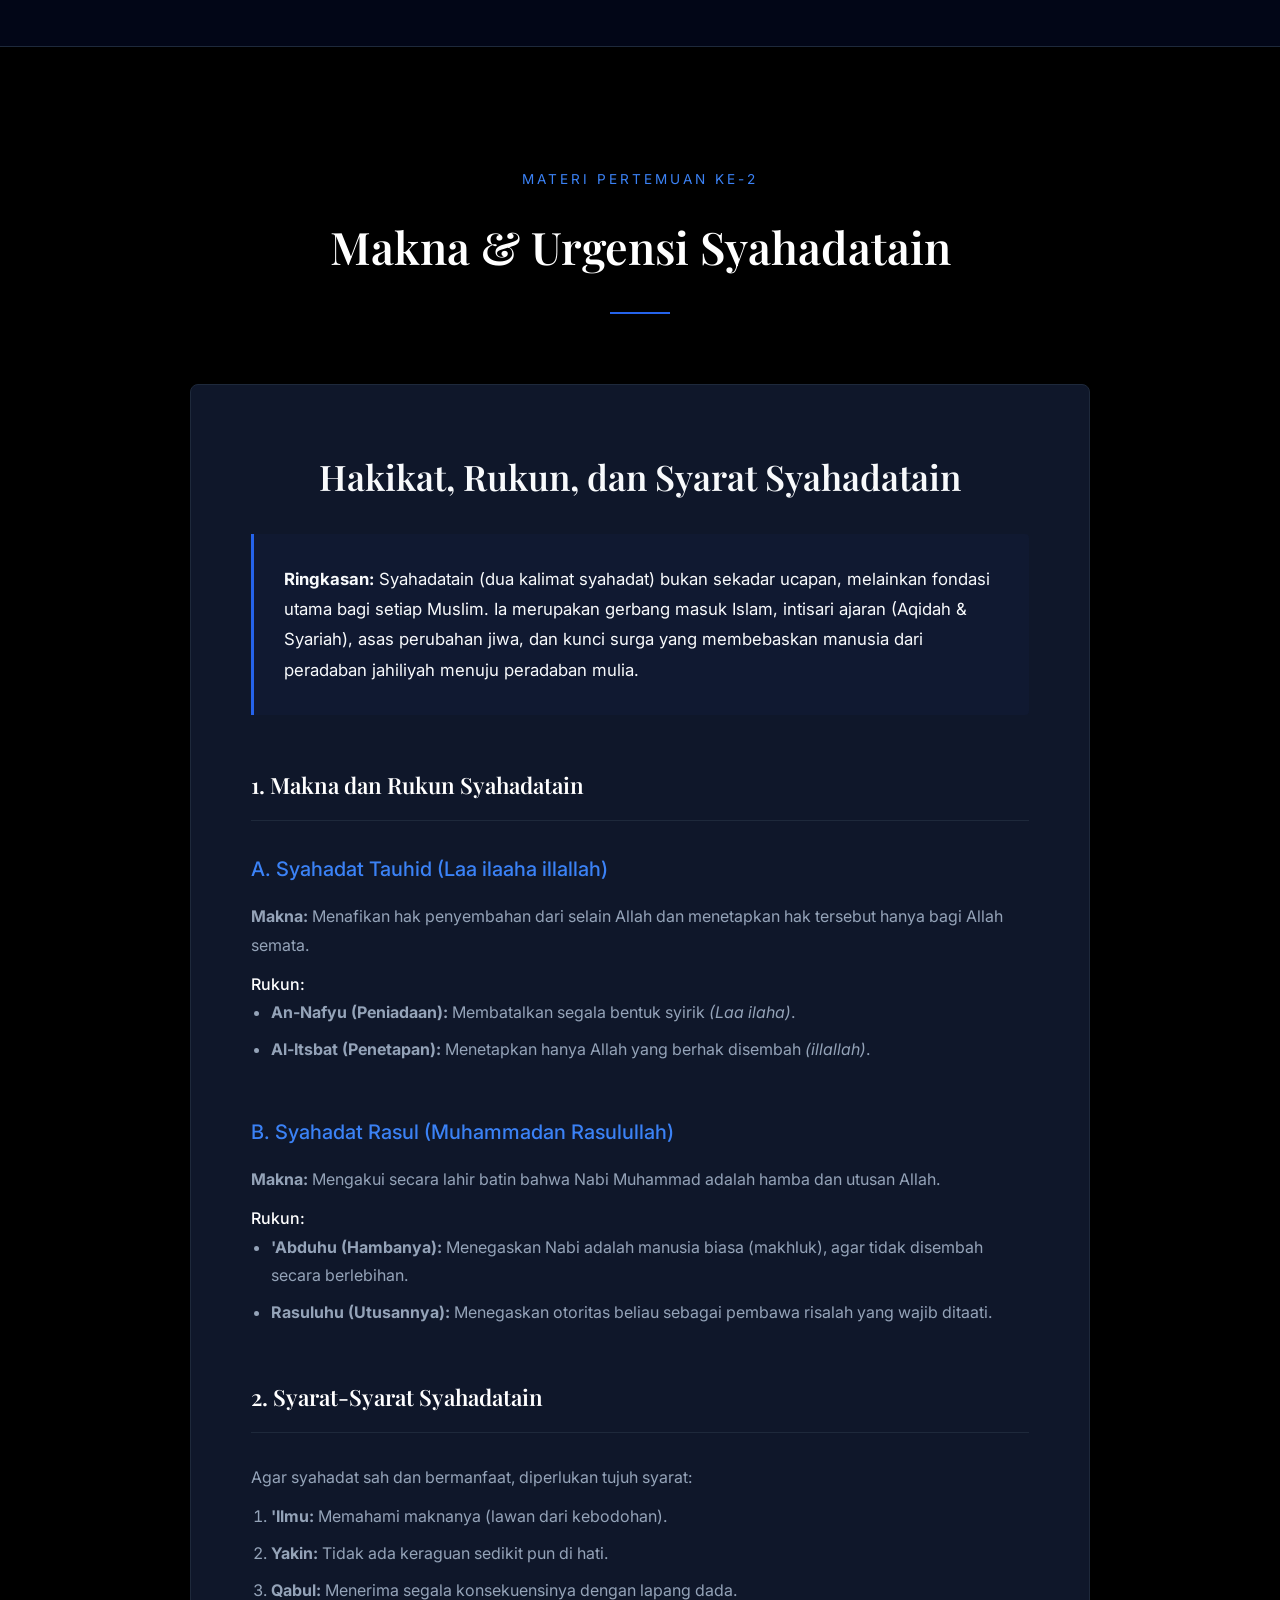
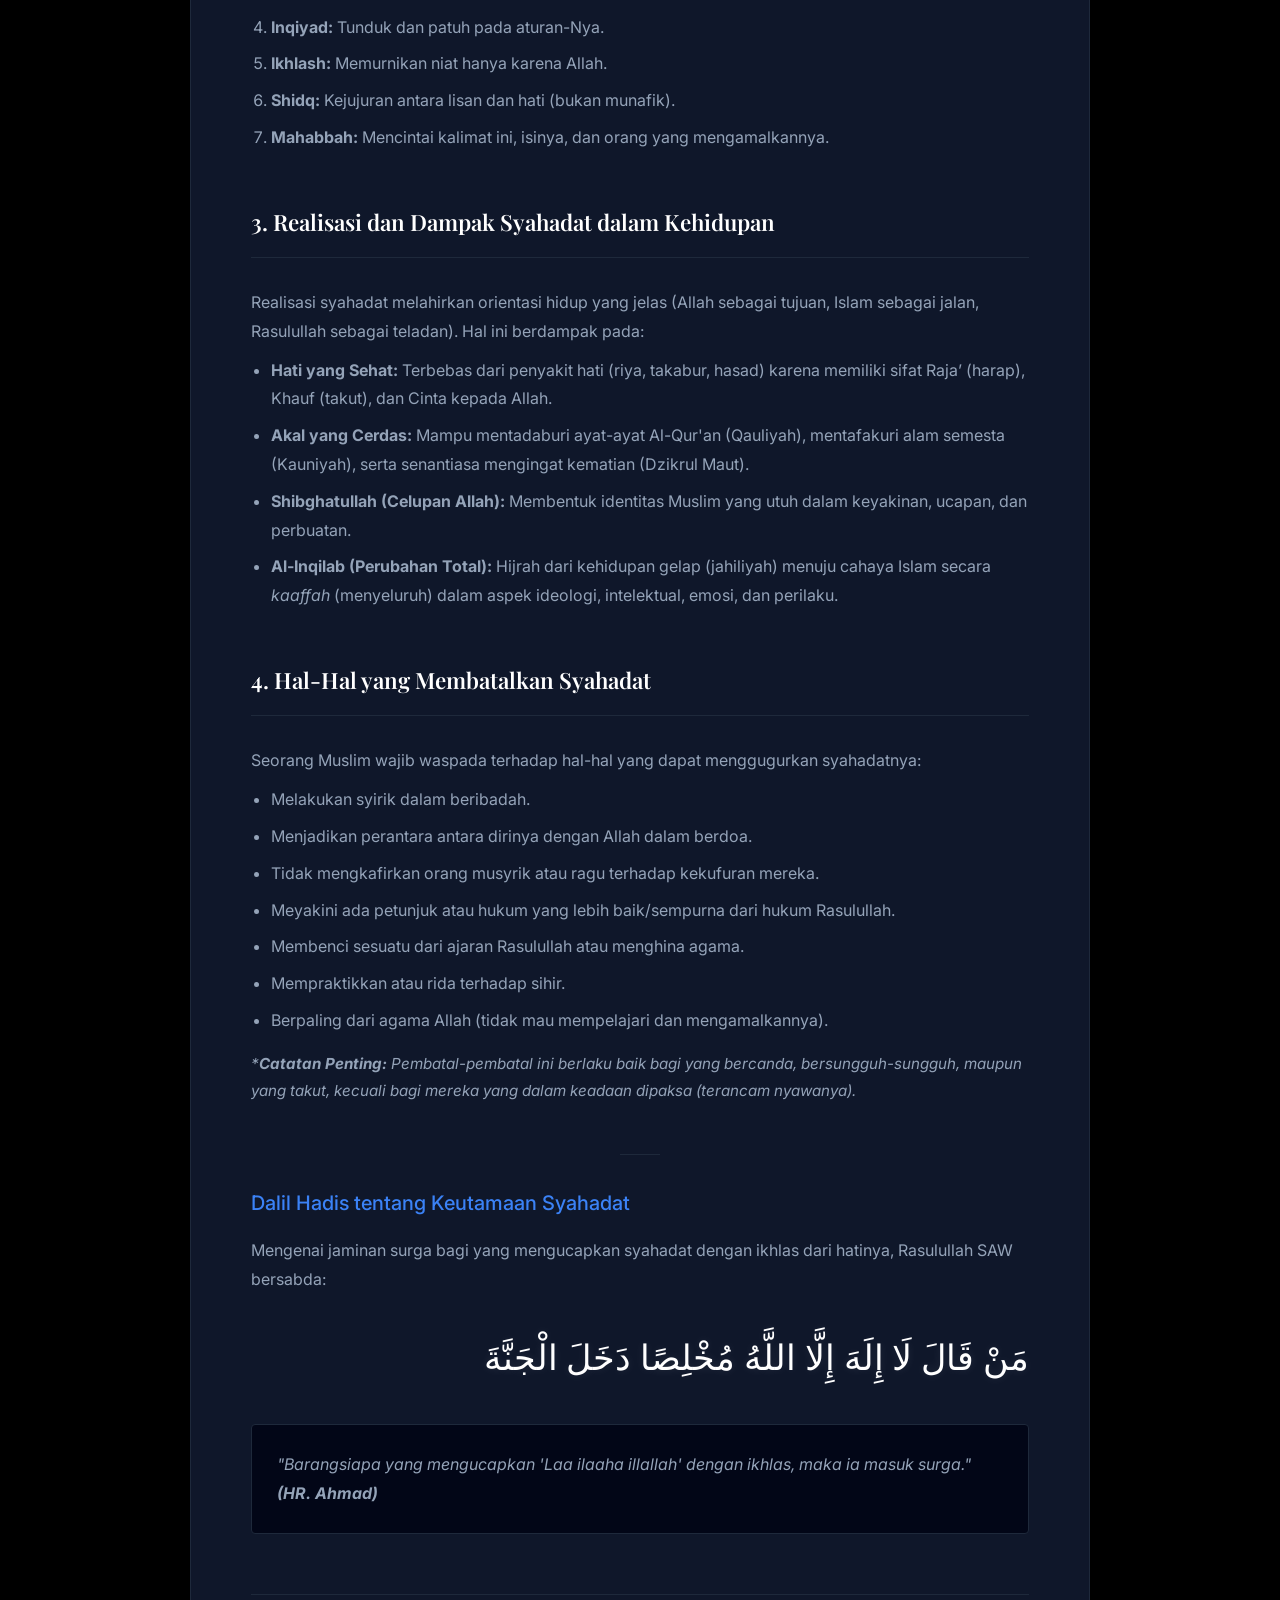
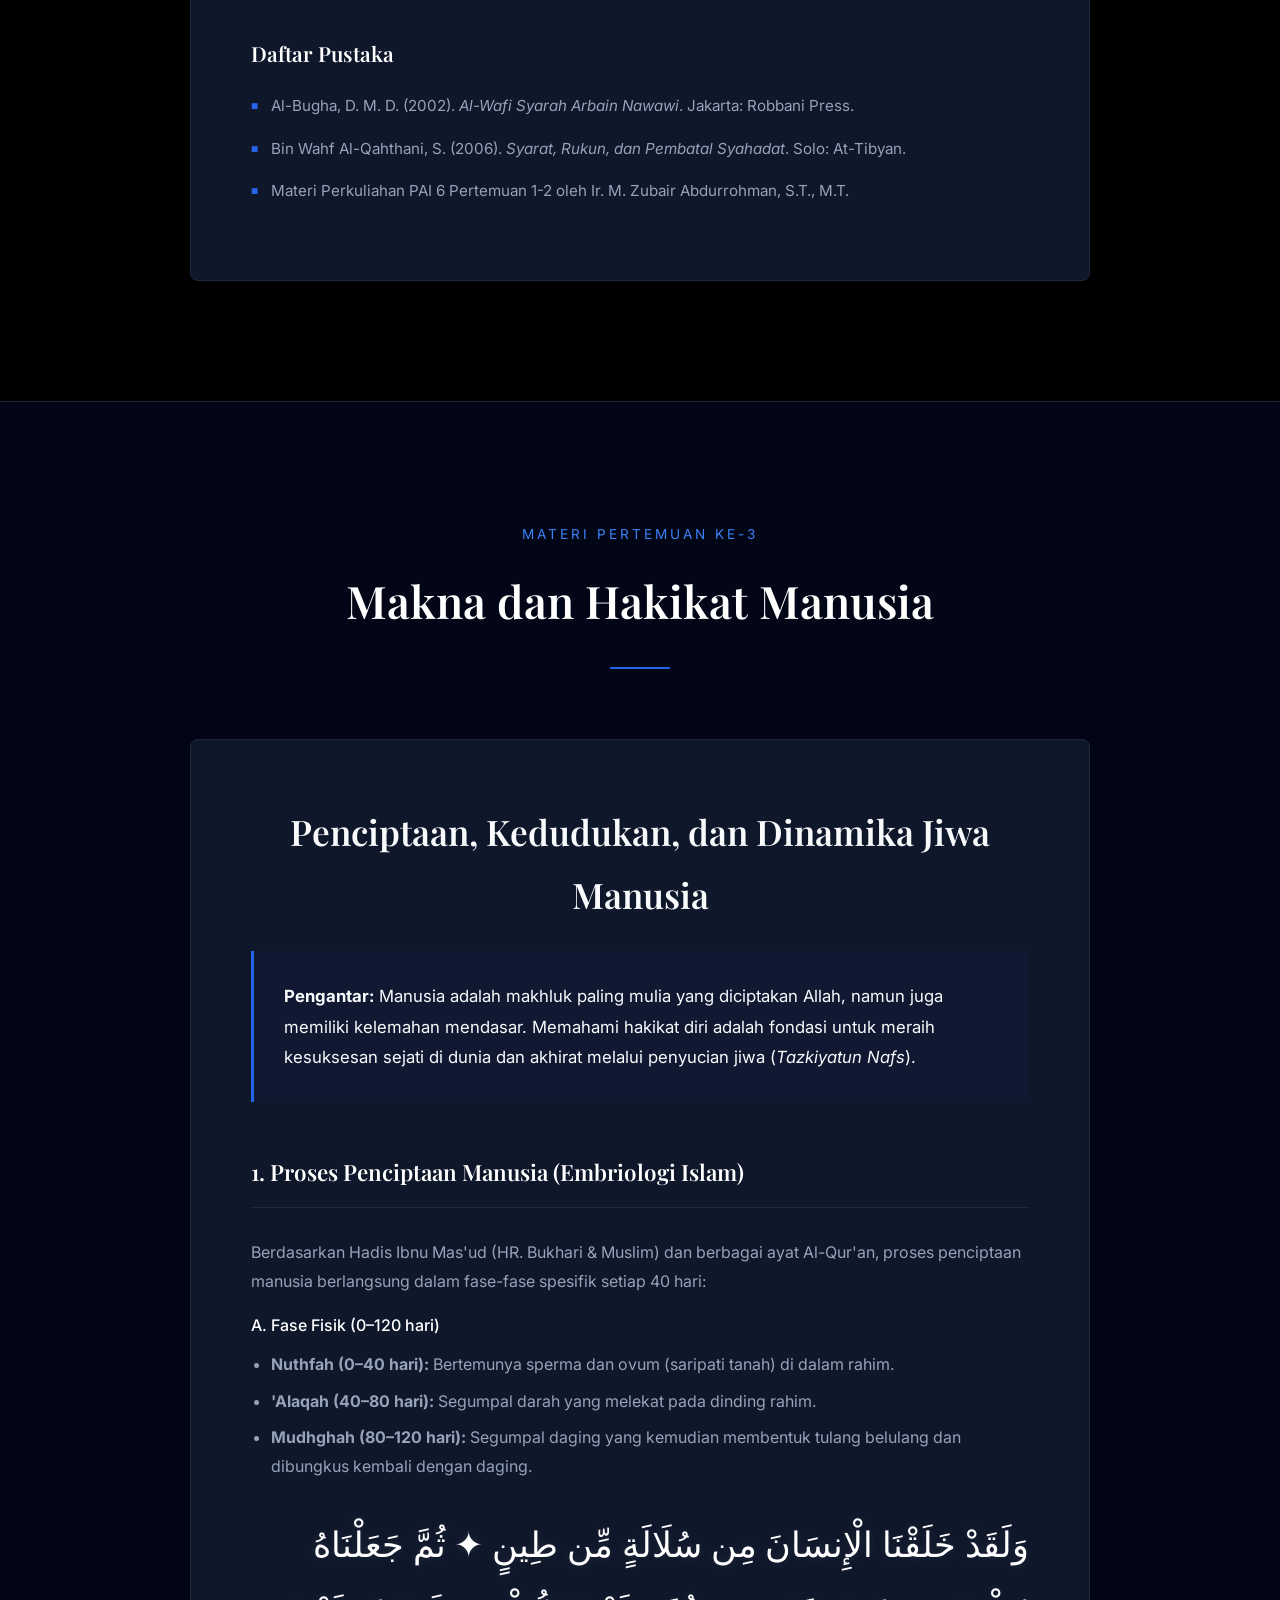
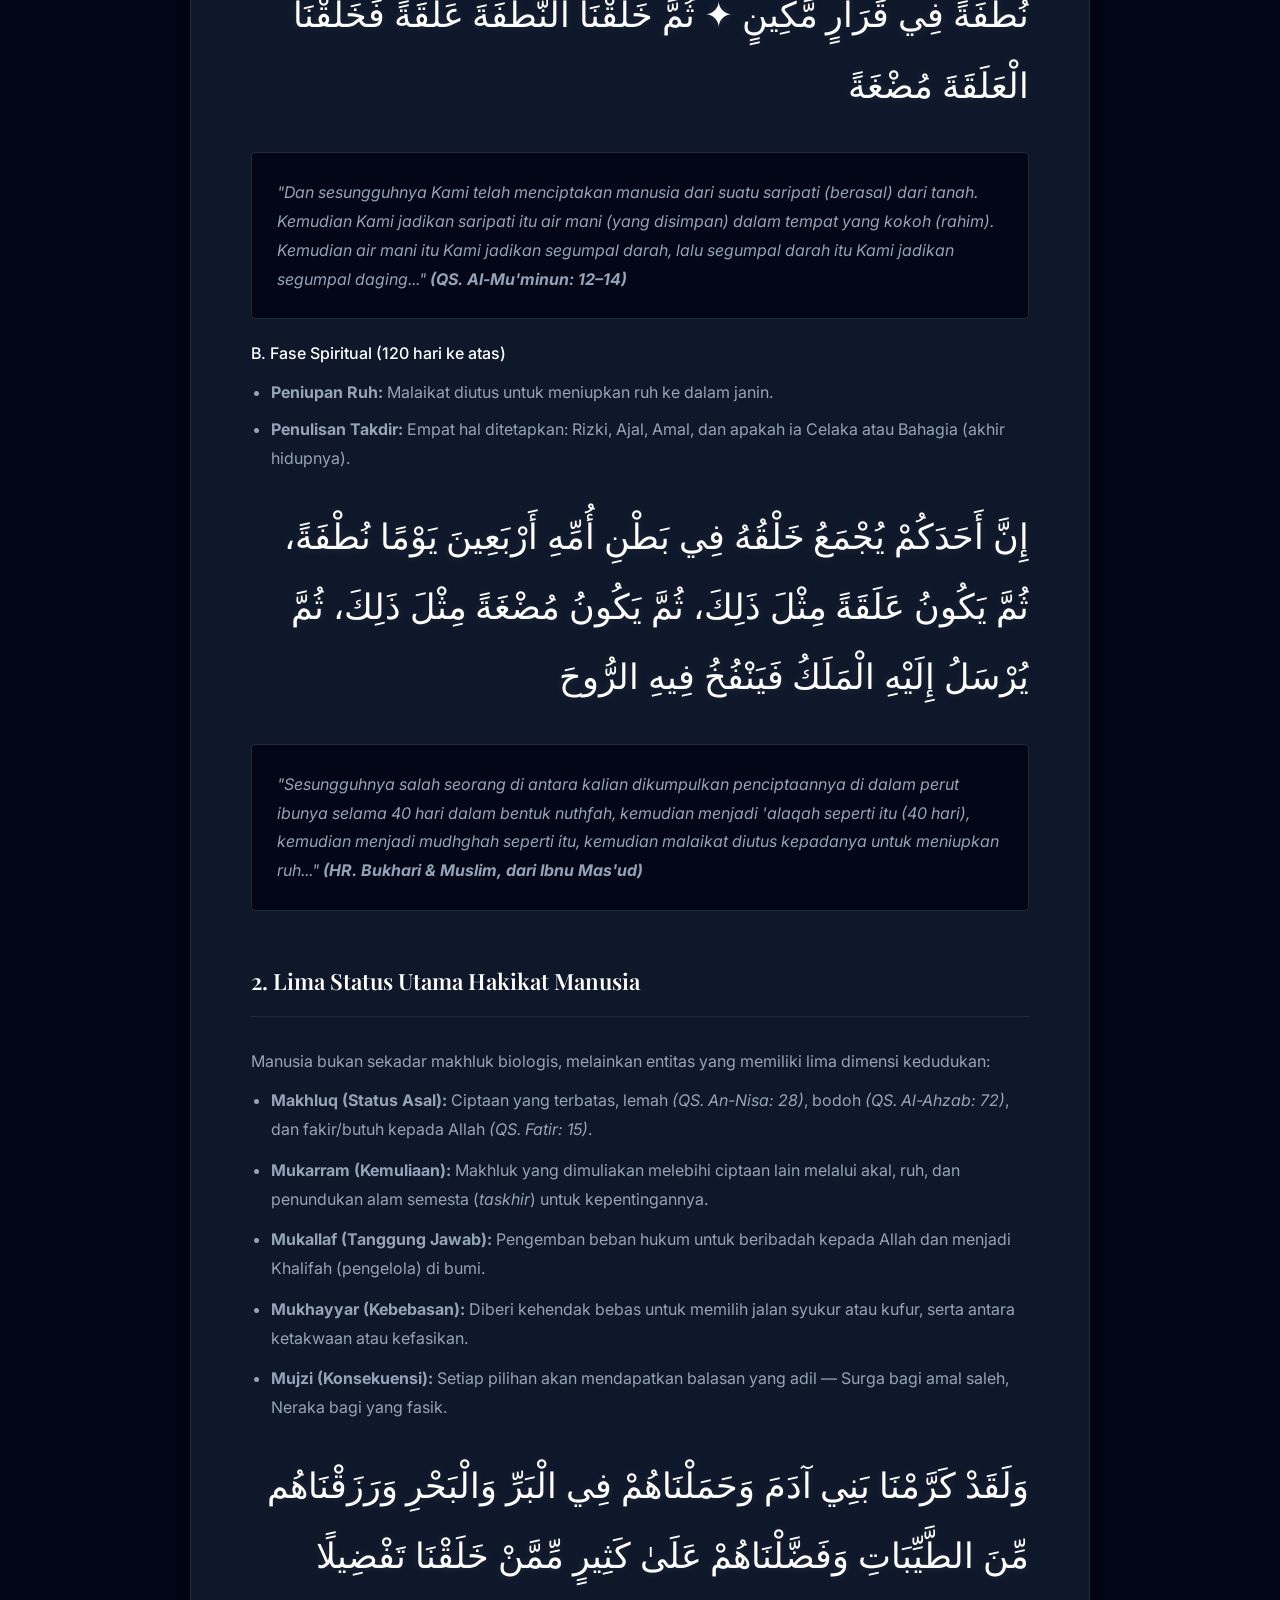
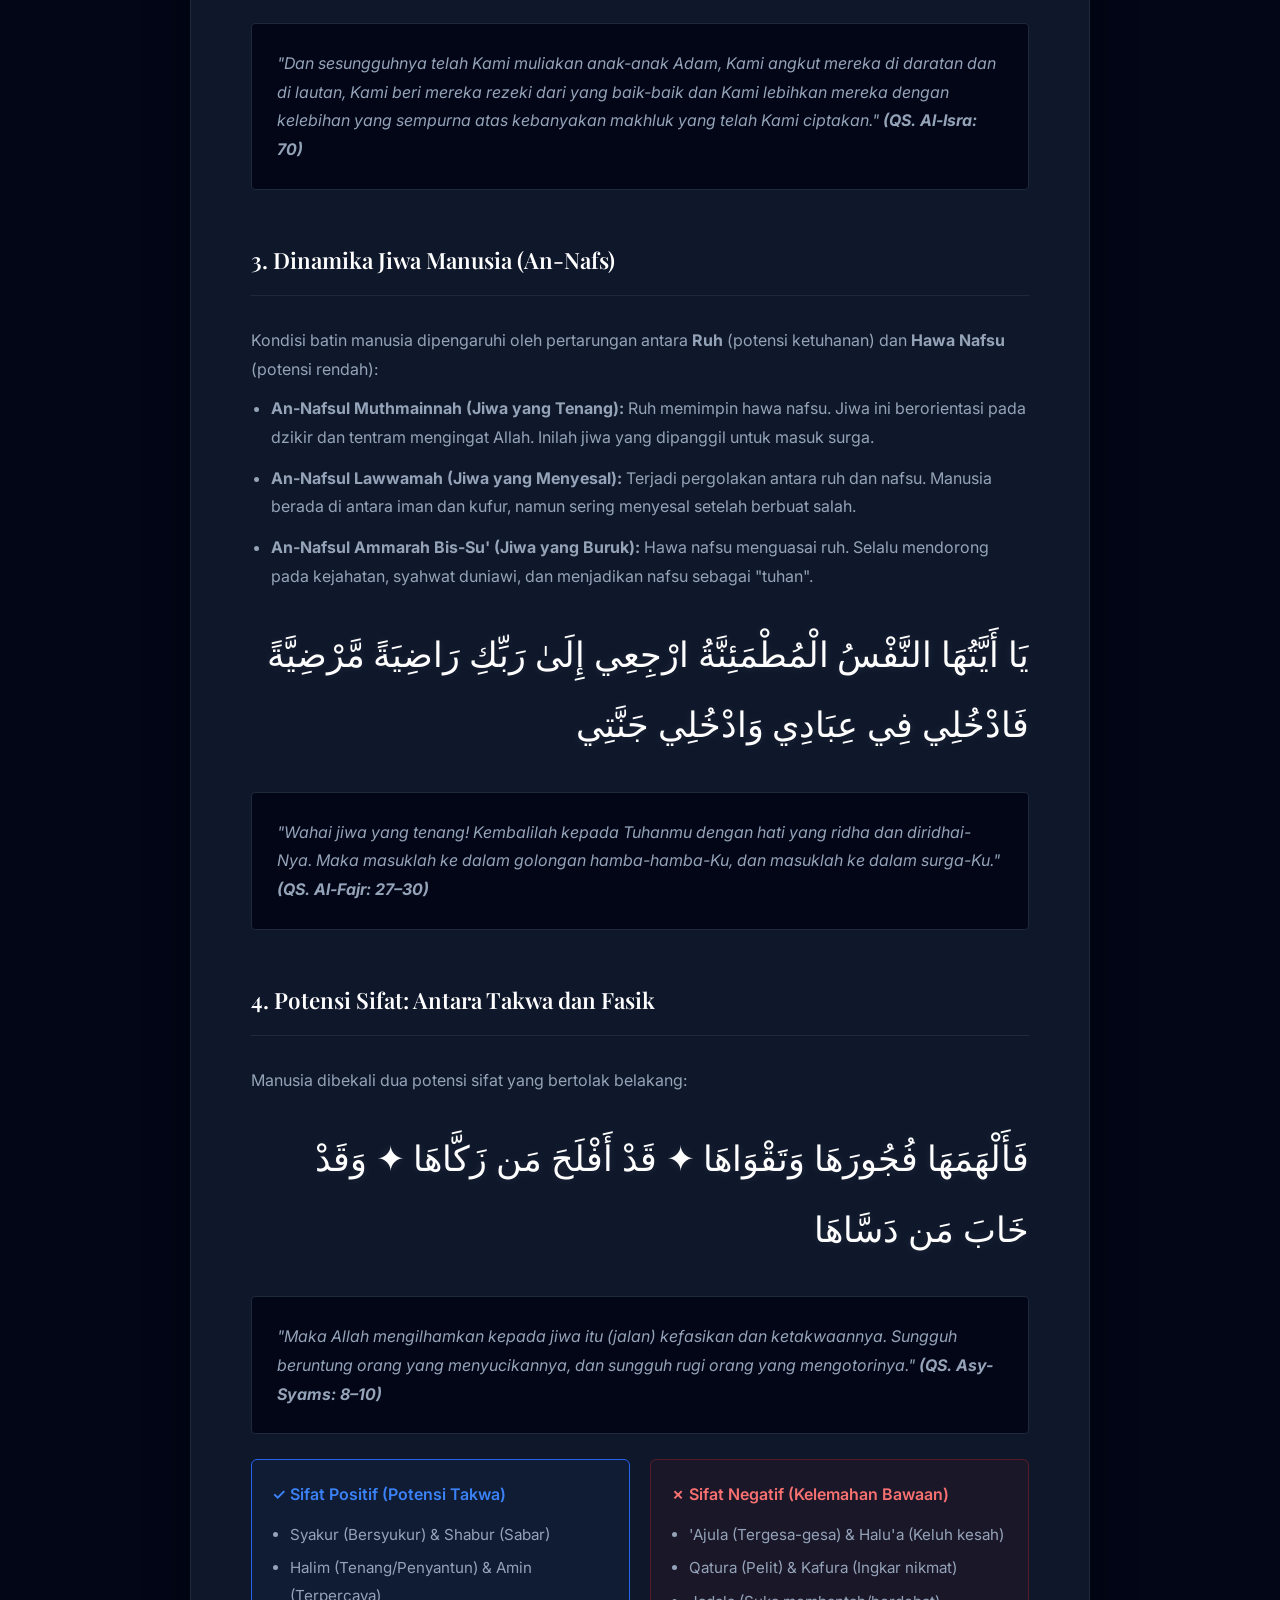
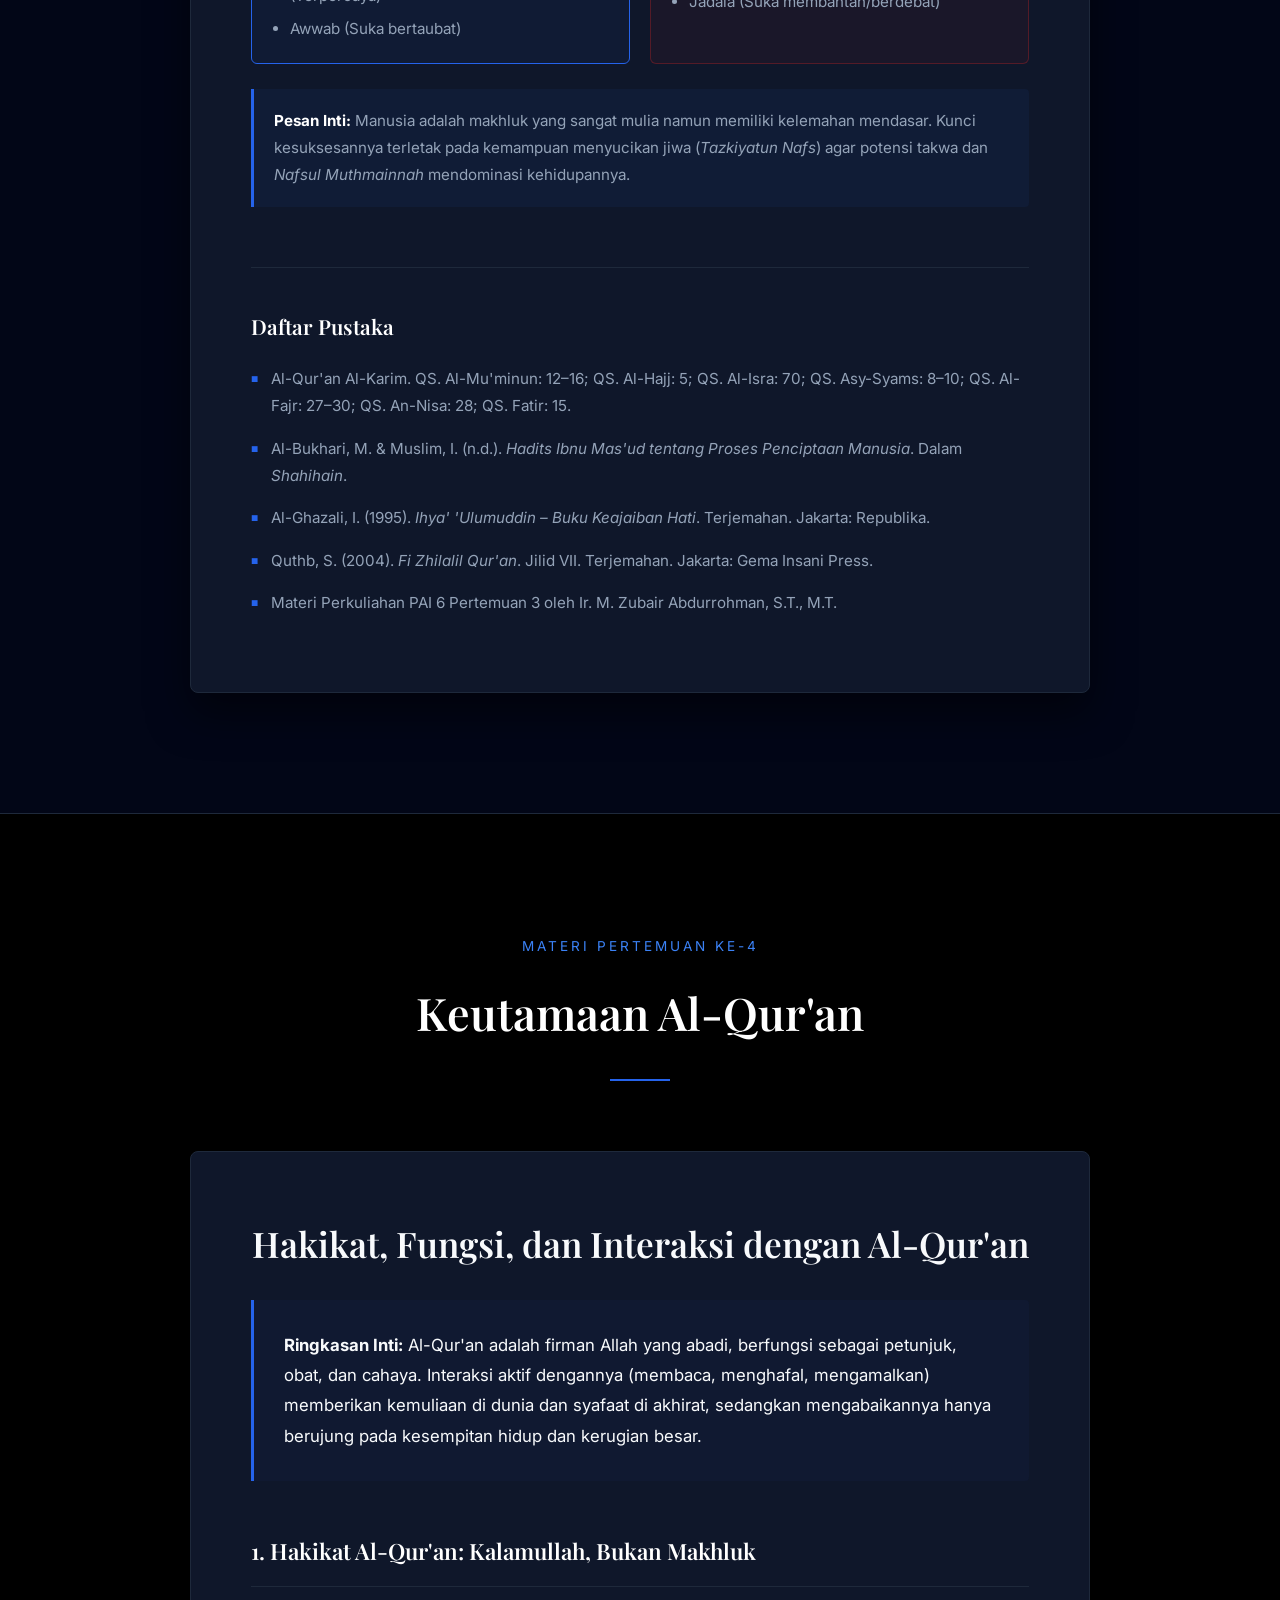
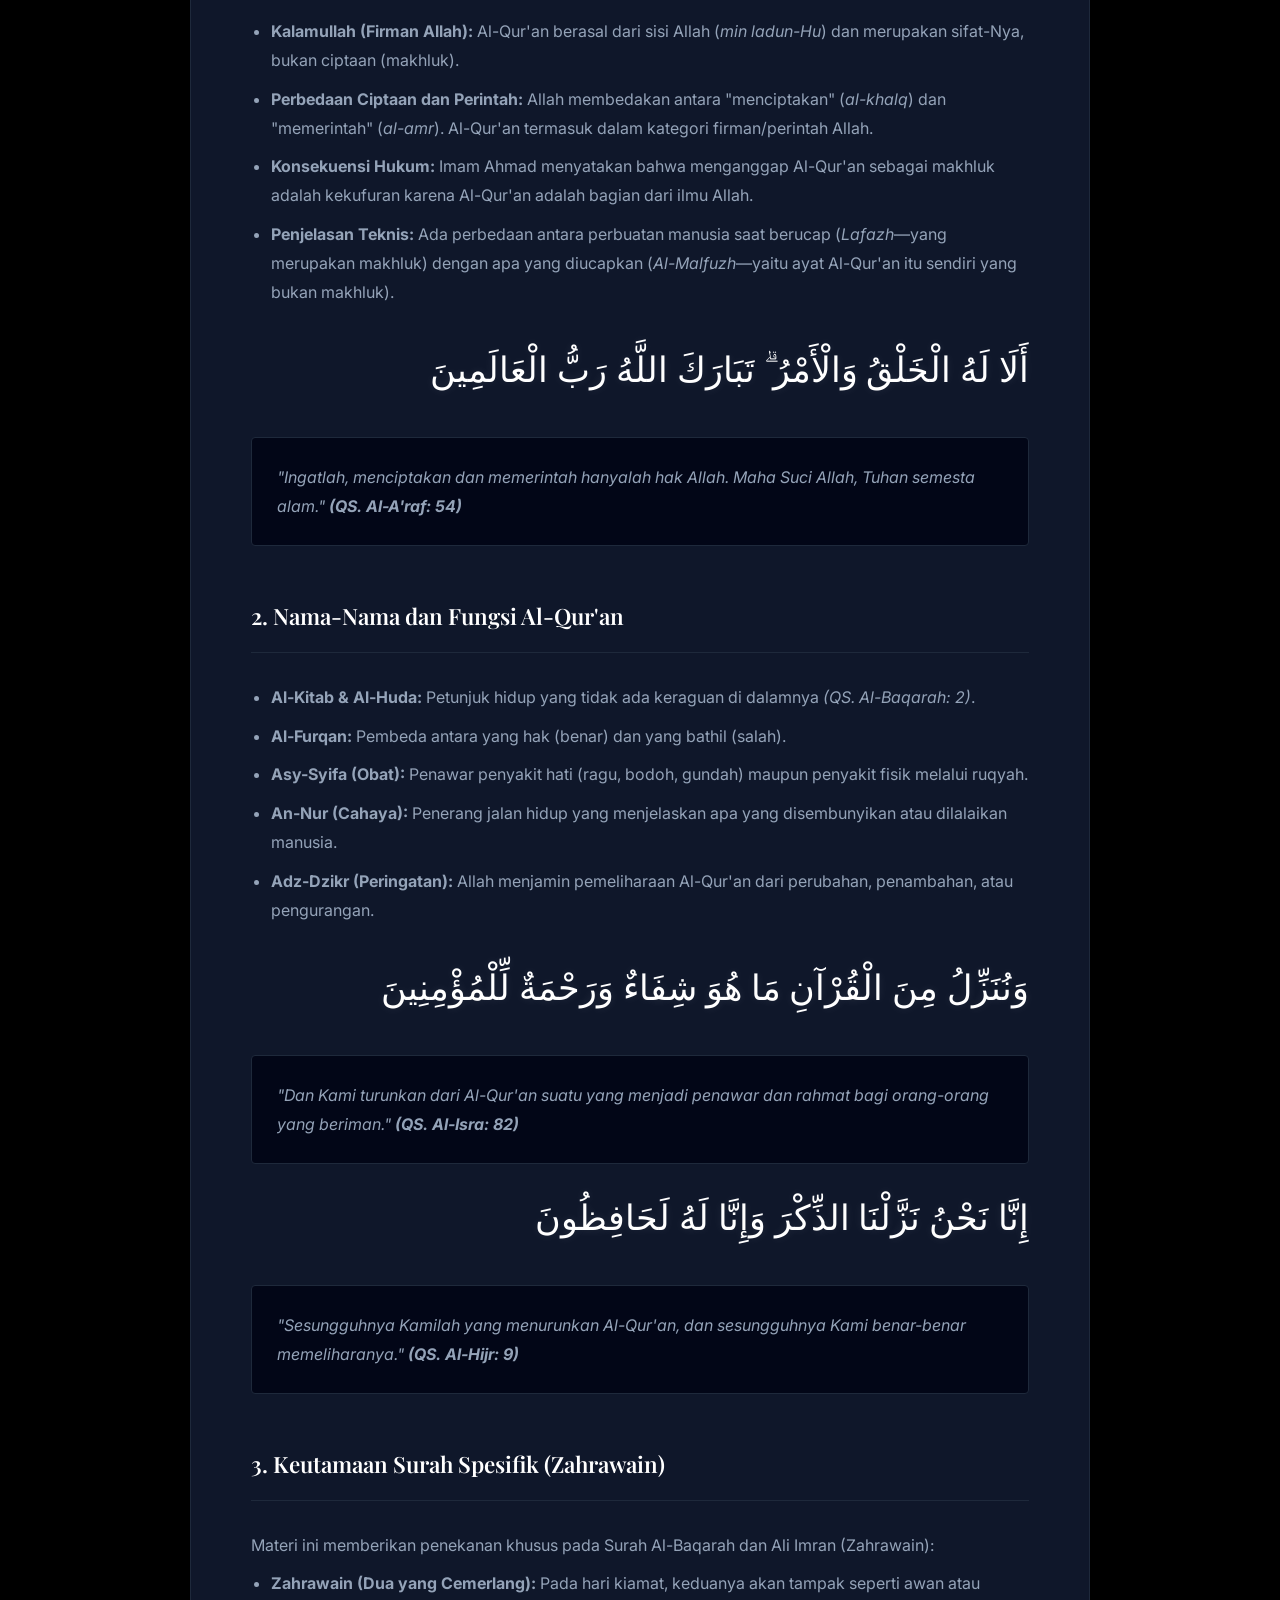
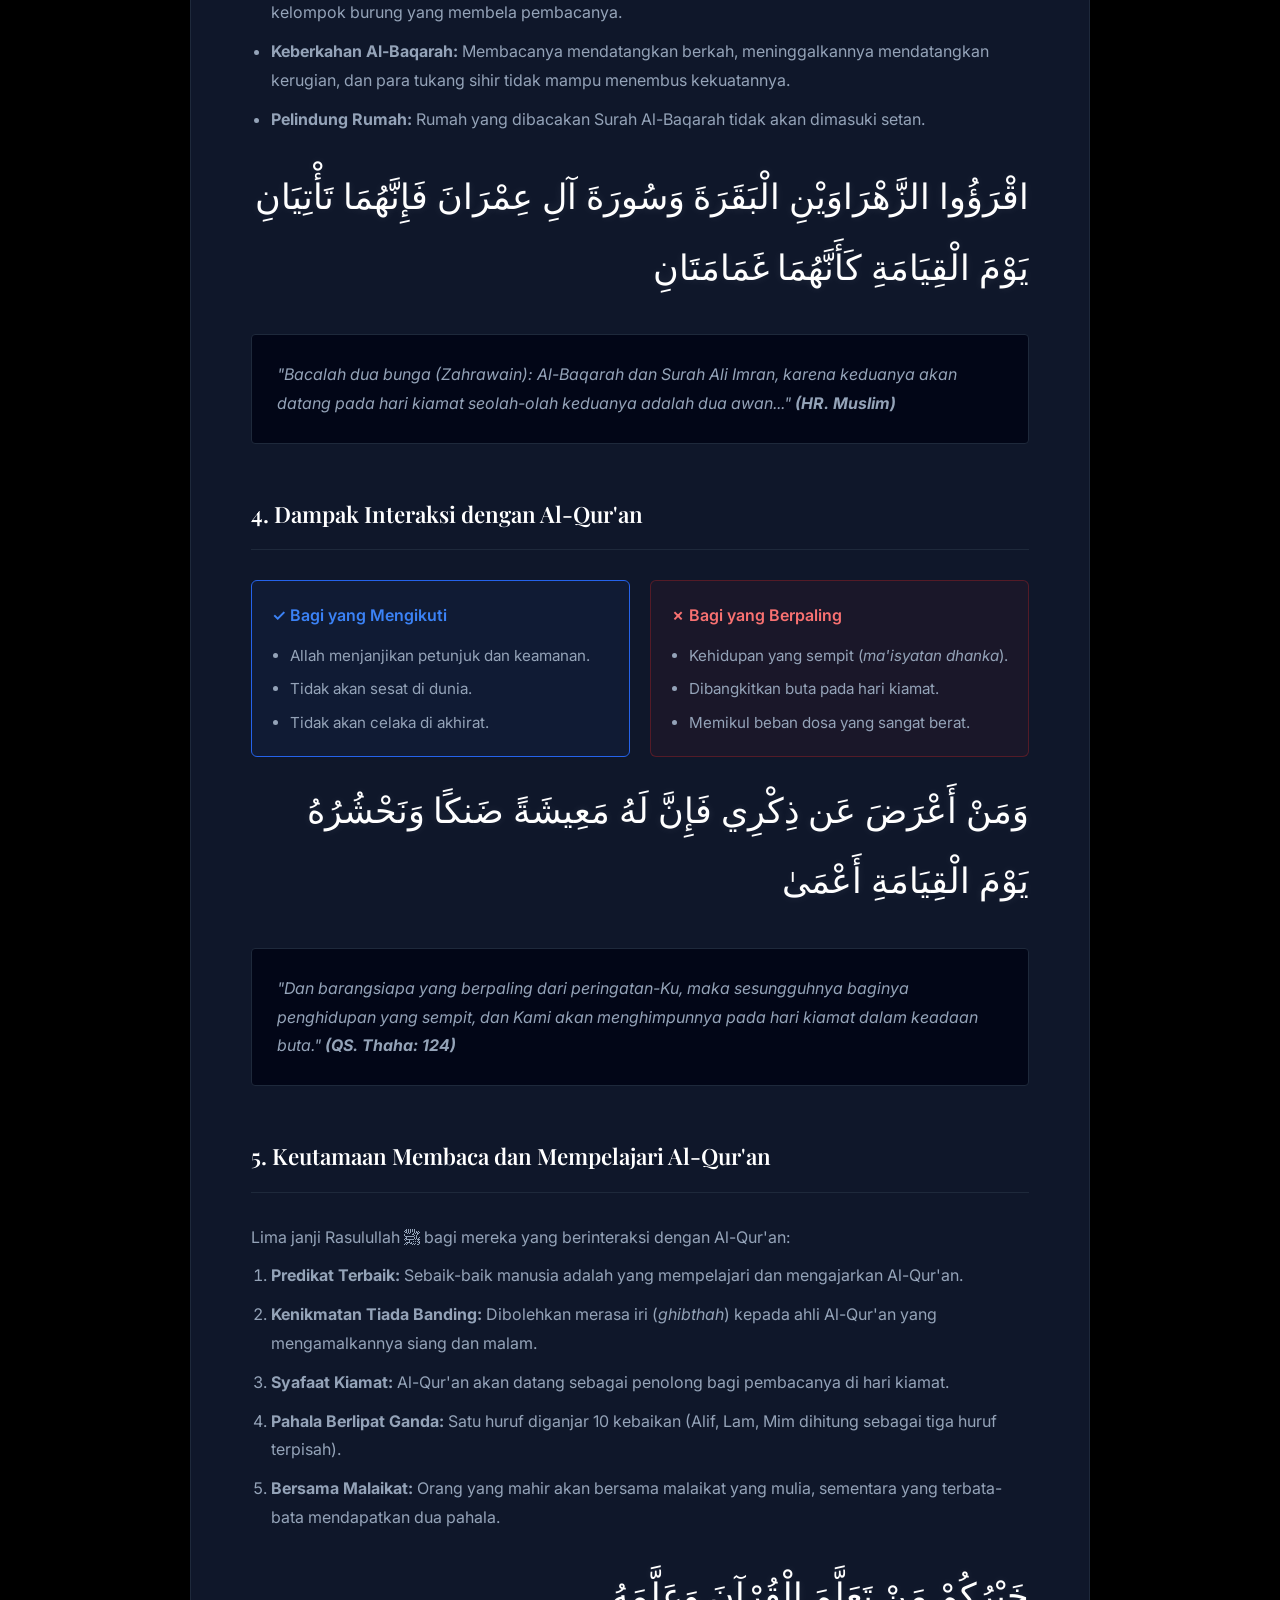
==== commit 67e033ff: "Update index.html" ====
--- a/index.html
+++ b/index.html
@@ -14,8 +14,7 @@
             <a href="#beranda" class="logo">PAI<span>.6</span></a>
             <ul class="nav-links">
                 <li><a href="#beranda">Beranda</a></li>
-                <li><a href="#pertemuan-1">Pertemuan 1</a></li>
-                <li><a href="#pertemuan-2">Pertemuan 2</a></li>
+                <li><a href="#pertemuan-1">Studi Kasus</a></li>
                 <li><a href="#metodologi">Metodologi</a></li>
                 <li><a href="#kontak">Kontak</a></li>
             </ul>
@@ -30,8 +29,16 @@
             <p>Portofolio digital ini didedikasikan untuk mengkaji secara mendalam permasalahan akidah umat di era modern, dengan berlandaskan pada kemurnian tauhid dan syariat Islam.</p>
             <p class="dosen">Dosen Pengampu: <br><strong>Ir. M. Zubair Abdurrohman, S.T., M.T.</strong></p>
             <div class="hero-buttons">
-                <a href="#pertemuan-1" class="btn btn-outline">Materi Pertemuan 1</a>
-                <a href="#pertemuan-2" class="btn btn-accent">Materi Pertemuan 2</a>
+                <div class="dropdown">
+                    <button class="btn btn-accent dropdown-toggle" onclick="toggleDropdown()">&#9776; Lihat Materi</button>
+                    <div class="dropdown-menu" id="dropdownMenu">
+                        <a href="#pertemuan-1" onclick="closeDropdown()">&#8601; Pertemuan 1 &ndash; Studi Kasus</a>
+                        <a href="#pertemuan-2" onclick="closeDropdown()">&#8601; Pertemuan 2 &ndash; Syahadatain</a>
+                        <a href="#pertemuan-3" onclick="closeDropdown()">&#8601; Pertemuan 3 &ndash; Hakikat Manusia</a>
+                        <a href="#pertemuan-4" onclick="closeDropdown()">&#8601; Pertemuan 4 &ndash; Keutamaan Al-Qur'an</a>
+                    </div>
+                </div>
+                <a href="#metodologi" class="btn btn-outline">Metodologi</a>
             </div>
         </div>
     </section>
@@ -192,6 +199,291 @@
             </div>
         </div>
     </section>
+    <!-- SECTION PERTEMUAN 3 -->
+    <section id="pertemuan-3" class="section">
+        <div class="container">
+            <div class="section-header text-center">
+                <span class="subtitle">Materi Pertemuan Ke-3</span>
+                <h2>Makna dan Hakikat Manusia</h2>
+                <div class="divider-accent"></div>
+            </div>
+
+            <div class="case-study-card">
+                <div class="case-header">
+                    <h3>Penciptaan, Kedudukan, dan Dinamika Jiwa Manusia</h3>
+                </div>
+
+                <div class="case-desc">
+                    <p><strong>Pengantar:</strong> Manusia adalah makhluk paling mulia yang diciptakan Allah, namun juga memiliki kelemahan mendasar. Memahami hakikat diri adalah fondasi untuk meraih kesuksesan sejati di dunia dan akhirat melalui penyucian jiwa (<em>Tazkiyatun Nafs</em>).</p>
+                </div>
+
+                <div class="case-body">
+
+                    <!-- BAGIAN 1: PROSES PENCIPTAAN -->
+                    <h4 class="case-title">1. Proses Penciptaan Manusia (Embriologi Islam)</h4>
+
+                    <div class="reason-item">
+                        <p>Berdasarkan Hadis Ibnu Mas'ud (HR. Bukhari & Muslim) dan berbagai ayat Al-Qur'an, proses penciptaan manusia berlangsung dalam fase-fase spesifik setiap 40 hari:</p>
+
+                        <p style="margin-top: 15px; font-weight: 500; color: #fff;">A. Fase Fisik (0–120 hari)</p>
+                        <ul style="padding-left: 20px; color: var(--text-muted); margin-bottom: 15px; margin-top: 10px;">
+                            <li style="margin-bottom: 8px;"><strong>Nuthfah (0–40 hari):</strong> Bertemunya sperma dan ovum (saripati tanah) di dalam rahim.</li>
+                            <li style="margin-bottom: 8px;"><strong>'Alaqah (40–80 hari):</strong> Segumpal darah yang melekat pada dinding rahim.</li>
+                            <li><strong>Mudhghah (80–120 hari):</strong> Segumpal daging yang kemudian membentuk tulang belulang dan dibungkus kembali dengan daging.</li>
+                        </ul>
+
+                        <div class="arabic">وَلَقَدْ خَلَقْنَا الْإِنسَانَ مِن سُلَالَةٍ مِّن طِينٍ ✦ ثُمَّ جَعَلْنَاهُ نُطْفَةً فِي قَرَارٍ مَّكِينٍ ✦ ثُمَّ خَلَقْنَا النُّطْفَةَ عَلَقَةً فَخَلَقْنَا الْعَلَقَةَ مُضْغَةً</div>
+                        <div class="terjemahan">"Dan sesungguhnya Kami telah menciptakan manusia dari suatu saripati (berasal) dari tanah. Kemudian Kami jadikan saripati itu air mani (yang disimpan) dalam tempat yang kokoh (rahim). Kemudian air mani itu Kami jadikan segumpal darah, lalu segumpal darah itu Kami jadikan segumpal daging..." <strong>(QS. Al-Mu'minun: 12–14)</strong></div>
+
+                        <p style="margin-top: 20px; font-weight: 500; color: #fff;">B. Fase Spiritual (120 hari ke atas)</p>
+                        <ul style="padding-left: 20px; color: var(--text-muted); margin-bottom: 15px; margin-top: 10px;">
+                            <li style="margin-bottom: 8px;"><strong>Peniupan Ruh:</strong> Malaikat diutus untuk meniupkan ruh ke dalam janin.</li>
+                            <li><strong>Penulisan Takdir:</strong> Empat hal ditetapkan: Rizki, Ajal, Amal, dan apakah ia Celaka atau Bahagia (akhir hidupnya).</li>
+                        </ul>
+
+                        <div class="arabic">إِنَّ أَحَدَكُمْ يُجْمَعُ خَلْقُهُ فِي بَطْنِ أُمِّهِ أَرْبَعِينَ يَوْمًا نُطْفَةً، ثُمَّ يَكُونُ عَلَقَةً مِثْلَ ذَلِكَ، ثُمَّ يَكُونُ مُضْغَةً مِثْلَ ذَلِكَ، ثُمَّ يُرْسَلُ إِلَيْهِ الْمَلَكُ فَيَنْفُخُ فِيهِ الرُّوحَ</div>
+                        <div class="terjemahan">"Sesungguhnya salah seorang di antara kalian dikumpulkan penciptaannya di dalam perut ibunya selama 40 hari dalam bentuk nuthfah, kemudian menjadi 'alaqah seperti itu (40 hari), kemudian menjadi mudhghah seperti itu, kemudian malaikat diutus kepadanya untuk meniupkan ruh..." <strong>(HR. Bukhari & Muslim, dari Ibnu Mas'ud)</strong></div>
+                    </div>
+
+                    <!-- BAGIAN 2: LIMA STATUS HAKIKAT MANUSIA -->
+                    <h4 class="case-title">2. Lima Status Utama Hakikat Manusia</h4>
+                    <div class="reason-item">
+                        <p>Manusia bukan sekadar makhluk biologis, melainkan entitas yang memiliki lima dimensi kedudukan:</p>
+                        <ul style="padding-left: 20px; color: var(--text-muted); margin-bottom: 15px; margin-top: 10px;">
+                            <li style="margin-bottom: 12px;"><strong>Makhluq (Status Asal):</strong> Ciptaan yang terbatas, lemah <em>(QS. An-Nisa: 28)</em>, bodoh <em>(QS. Al-Ahzab: 72)</em>, dan fakir/butuh kepada Allah <em>(QS. Fatir: 15)</em>.</li>
+                            <li style="margin-bottom: 12px;"><strong>Mukarram (Kemuliaan):</strong> Makhluk yang dimuliakan melebihi ciptaan lain melalui akal, ruh, dan penundukan alam semesta (<em>taskhir</em>) untuk kepentingannya.</li>
+                            <li style="margin-bottom: 12px;"><strong>Mukallaf (Tanggung Jawab):</strong> Pengemban beban hukum untuk beribadah kepada Allah dan menjadi Khalifah (pengelola) di bumi.</li>
+                            <li style="margin-bottom: 12px;"><strong>Mukhayyar (Kebebasan):</strong> Diberi kehendak bebas untuk memilih jalan syukur atau kufur, serta antara ketakwaan atau kefasikan.</li>
+                            <li><strong>Mujzi (Konsekuensi):</strong> Setiap pilihan akan mendapatkan balasan yang adil — Surga bagi amal saleh, Neraka bagi yang fasik.</li>
+                        </ul>
+                        <div class="arabic">وَلَقَدْ كَرَّمْنَا بَنِي آدَمَ وَحَمَلْنَاهُمْ فِي الْبَرِّ وَالْبَحْرِ وَرَزَقْنَاهُم مِّنَ الطَّيِّبَاتِ وَفَضَّلْنَاهُمْ عَلَىٰ كَثِيرٍ مِّمَّنْ خَلَقْنَا تَفْضِيلًا</div>
+                        <div class="terjemahan">"Dan sesungguhnya telah Kami muliakan anak-anak Adam, Kami angkut mereka di daratan dan di lautan, Kami beri mereka rezeki dari yang baik-baik dan Kami lebihkan mereka dengan kelebihan yang sempurna atas kebanyakan makhluk yang telah Kami ciptakan." <strong>(QS. Al-Isra: 70)</strong></div>
+                    </div>
+
+                    <!-- BAGIAN 3: DINAMIKA JIWA -->
+                    <h4 class="case-title">3. Dinamika Jiwa Manusia (An-Nafs)</h4>
+                    <div class="reason-item">
+                        <p>Kondisi batin manusia dipengaruhi oleh pertarungan antara <strong>Ruh</strong> (potensi ketuhanan) dan <strong>Hawa Nafsu</strong> (potensi rendah):</p>
+                        <ul style="padding-left: 20px; color: var(--text-muted); margin-bottom: 15px; margin-top: 10px;">
+                            <li style="margin-bottom: 12px;"><strong>An-Nafsul Muthmainnah (Jiwa yang Tenang):</strong> Ruh memimpin hawa nafsu. Jiwa ini berorientasi pada dzikir dan tentram mengingat Allah. Inilah jiwa yang dipanggil untuk masuk surga.</li>
+                            <li style="margin-bottom: 12px;"><strong>An-Nafsul Lawwamah (Jiwa yang Menyesal):</strong> Terjadi pergolakan antara ruh dan nafsu. Manusia berada di antara iman dan kufur, namun sering menyesal setelah berbuat salah.</li>
+                            <li><strong>An-Nafsul Ammarah Bis-Su' (Jiwa yang Buruk):</strong> Hawa nafsu menguasai ruh. Selalu mendorong pada kejahatan, syahwat duniawi, dan menjadikan nafsu sebagai "tuhan".</li>
+                        </ul>
+                        <div class="arabic">يَا أَيَّتُهَا النَّفْسُ الْمُطْمَئِنَّةُ ارْجِعِي إِلَىٰ رَبِّكِ رَاضِيَةً مَّرْضِيَّةً فَادْخُلِي فِي عِبَادِي وَادْخُلِي جَنَّتِي</div>
+                        <div class="terjemahan">"Wahai jiwa yang tenang! Kembalilah kepada Tuhanmu dengan hati yang ridha dan diridhai-Nya. Maka masuklah ke dalam golongan hamba-hamba-Ku, dan masuklah ke dalam surga-Ku." <strong>(QS. Al-Fajr: 27–30)</strong></div>
+                    </div>
+
+                    <!-- BAGIAN 4: POTENSI SIFAT -->
+                    <h4 class="case-title">4. Potensi Sifat: Antara Takwa dan Fasik</h4>
+                    <div class="reason-item">
+                        <p>Manusia dibekali dua potensi sifat yang bertolak belakang:</p>
+                        <div class="arabic">فَأَلْهَمَهَا فُجُورَهَا وَتَقْوَاهَا ✦ قَدْ أَفْلَحَ مَن زَكَّاهَا ✦ وَقَدْ خَابَ مَن دَسَّاهَا</div>
+                        <div class="terjemahan">"Maka Allah mengilhamkan kepada jiwa itu (jalan) kefasikan dan ketakwaannya. Sungguh beruntung orang yang menyucikannya, dan sungguh rugi orang yang mengotorinya." <strong>(QS. Asy-Syams: 8–10)</strong></div>
+
+                        <div style="display: grid; grid-template-columns: 1fr 1fr; gap: 20px; margin-top: 25px;">
+                            <div style="background: rgba(37,99,235,0.05); border: 1px solid var(--accent-blue); border-radius: 6px; padding: 20px;">
+                                <p style="color: var(--accent-blue-hover); font-weight: 600; margin-bottom: 12px;">✓ Sifat Positif (Potensi Takwa)</p>
+                                <ul style="padding-left: 18px; color: var(--text-muted); font-size: 0.95rem;">
+                                    <li style="margin-bottom: 6px;">Syakur (Bersyukur) & Shabur (Sabar)</li>
+                                    <li style="margin-bottom: 6px;">Halim (Tenang/Penyantun) & Amin (Terpercaya)</li>
+                                    <li>Awwab (Suka bertaubat)</li>
+                                </ul>
+                            </div>
+                            <div style="background: rgba(220,38,38,0.05); border: 1px solid rgba(220,38,38,0.3); border-radius: 6px; padding: 20px;">
+                                <p style="color: #f87171; font-weight: 600; margin-bottom: 12px;">✗ Sifat Negatif (Kelemahan Bawaan)</p>
+                                <ul style="padding-left: 18px; color: var(--text-muted); font-size: 0.95rem;">
+                                    <li style="margin-bottom: 6px;">'Ajula (Tergesa-gesa) & Halu'a (Keluh kesah)</li>
+                                    <li style="margin-bottom: 6px;">Qatura (Pelit) & Kafura (Ingkar nikmat)</li>
+                                    <li>Jadala (Suka membantah/berdebat)</li>
+                                </ul>
+                            </div>
+                        </div>
+
+                        <p style="margin-top: 25px; padding: 18px 20px; background: rgba(37,99,235,0.06); border-left: 3px solid var(--accent-blue); border-radius: 0 4px 4px 0; font-size: 0.95rem; color: var(--text-muted);">
+                            <strong style="color: #fff;">Pesan Inti:</strong> Manusia adalah makhluk yang sangat mulia namun memiliki kelemahan mendasar. Kunci kesuksesannya terletak pada kemampuan menyucikan jiwa (<em>Tazkiyatun Nafs</em>) agar potensi takwa dan <em>Nafsul Muthmainnah</em> mendominasi kehidupannya.
+                        </p>
+                    </div>
+
+                </div>
+
+                <div class="daftar-pustaka">
+                    <h4>Daftar Pustaka</h4>
+                    <ul>
+                        <li>Al-Qur'an Al-Karim. QS. Al-Mu'minun: 12–16; QS. Al-Hajj: 5; QS. Al-Isra: 70; QS. Asy-Syams: 8–10; QS. Al-Fajr: 27–30; QS. An-Nisa: 28; QS. Fatir: 15.</li>
+                        <li>Al-Bukhari, M. & Muslim, I. (n.d.). <em>Hadits Ibnu Mas'ud tentang Proses Penciptaan Manusia</em>. Dalam <em>Shahihain</em>.</li>
+                        <li>Al-Ghazali, I. (1995). <em>Ihya' 'Ulumuddin – Buku Keajaiban Hati</em>. Terjemahan. Jakarta: Republika.</li>
+                        <li>Quthb, S. (2004). <em>Fi Zhilalil Qur'an</em>. Jilid VII. Terjemahan. Jakarta: Gema Insani Press.</li>
+                        <li>Materi Perkuliahan PAI 6 Pertemuan 3 oleh Ir. M. Zubair Abdurrohman, S.T., M.T.</li>
+                    </ul>
+                </div>
+            </div>
+        </div>
+    </section>
+
+    <!-- SECTION PERTEMUAN 4 -->
+    <section id="pertemuan-4" class="section bg-darker">
+        <div class="container">
+            <div class="section-header text-center">
+                <span class="subtitle">Materi Pertemuan Ke-4</span>
+                <h2>Keutamaan Al-Qur'an</h2>
+                <div class="divider-accent"></div>
+            </div>
+
+            <div class="case-study-card">
+                <div class="case-header">
+                    <h3>Hakikat, Fungsi, dan Interaksi dengan Al-Qur'an</h3>
+                </div>
+
+                <div class="case-desc">
+                    <p><strong>Ringkasan Inti:</strong> Al-Qur'an adalah firman Allah yang abadi, berfungsi sebagai petunjuk, obat, dan cahaya. Interaksi aktif dengannya (membaca, menghafal, mengamalkan) memberikan kemuliaan di dunia dan syafaat di akhirat, sedangkan mengabaikannya hanya berujung pada kesempitan hidup dan kerugian besar.</p>
+                </div>
+
+                <div class="case-body">
+
+                    <h4 class="case-title">1. Hakikat Al-Qur'an: Kalamullah, Bukan Makhluk</h4>
+                    <div class="reason-item">
+                        <ul style="padding-left: 20px; color: var(--text-muted); margin-bottom: 15px; margin-top: 10px;">
+                            <li style="margin-bottom: 10px;"><strong>Kalamullah (Firman Allah):</strong> Al-Qur'an berasal dari sisi Allah (<em>min ladun-Hu</em>) dan merupakan sifat-Nya, bukan ciptaan (makhluk).</li>
+                            <li style="margin-bottom: 10px;"><strong>Perbedaan Ciptaan dan Perintah:</strong> Allah membedakan antara "menciptakan" (<em>al-khalq</em>) dan "memerintah" (<em>al-amr</em>). Al-Qur'an termasuk dalam kategori firman/perintah Allah.</li>
+                            <li style="margin-bottom: 10px;"><strong>Konsekuensi Hukum:</strong> Imam Ahmad menyatakan bahwa menganggap Al-Qur'an sebagai makhluk adalah kekufuran karena Al-Qur'an adalah bagian dari ilmu Allah.</li>
+                            <li><strong>Penjelasan Teknis:</strong> Ada perbedaan antara perbuatan manusia saat berucap (<em>Lafazh</em>—yang merupakan makhluk) dengan apa yang diucapkan (<em>Al-Malfuzh</em>—yaitu ayat Al-Qur'an itu sendiri yang bukan makhluk).</li>
+                        </ul>
+                        <div class="arabic">أَلَا لَهُ الْخَلْقُ وَالْأَمْرُ ۗ تَبَارَكَ اللَّهُ رَبُّ الْعَالَمِينَ</div>
+                        <div class="terjemahan">"Ingatlah, menciptakan dan memerintah hanyalah hak Allah. Maha Suci Allah, Tuhan semesta alam." <strong>(QS. Al-A'raf: 54)</strong></div>
+                    </div>
+
+                    <h4 class="case-title">2. Nama-Nama dan Fungsi Al-Qur'an</h4>
+                    <div class="reason-item">
+                        <ul style="padding-left: 20px; color: var(--text-muted); margin-bottom: 15px; margin-top: 10px;">
+                            <li style="margin-bottom: 10px;"><strong>Al-Kitab & Al-Huda:</strong> Petunjuk hidup yang tidak ada keraguan di dalamnya <em>(QS. Al-Baqarah: 2)</em>.</li>
+                            <li style="margin-bottom: 10px;"><strong>Al-Furqan:</strong> Pembeda antara yang hak (benar) dan yang bathil (salah).</li>
+                            <li style="margin-bottom: 10px;"><strong>Asy-Syifa (Obat):</strong> Penawar penyakit hati (ragu, bodoh, gundah) maupun penyakit fisik melalui ruqyah.</li>
+                            <li style="margin-bottom: 10px;"><strong>An-Nur (Cahaya):</strong> Penerang jalan hidup yang menjelaskan apa yang disembunyikan atau dilalaikan manusia.</li>
+                            <li><strong>Adz-Dzikr (Peringatan):</strong> Allah menjamin pemeliharaan Al-Qur'an dari perubahan, penambahan, atau pengurangan.</li>
+                        </ul>
+                        <div class="arabic">وَنُنَزِّلُ مِنَ الْقُرْآنِ مَا هُوَ شِفَاءٌ وَرَحْمَةٌ لِّلْمُؤْمِنِينَ</div>
+                        <div class="terjemahan">"Dan Kami turunkan dari Al-Qur'an suatu yang menjadi penawar dan rahmat bagi orang-orang yang beriman." <strong>(QS. Al-Isra: 82)</strong></div>
+                        <div class="arabic" style="margin-top: 20px;">إِنَّا نَحْنُ نَزَّلْنَا الذِّكْرَ وَإِنَّا لَهُ لَحَافِظُونَ</div>
+                        <div class="terjemahan">"Sesungguhnya Kamilah yang menurunkan Al-Qur'an, dan sesungguhnya Kami benar-benar memeliharanya." <strong>(QS. Al-Hijr: 9)</strong></div>
+                    </div>
+
+                    <h4 class="case-title">3. Keutamaan Surah Spesifik (Zahrawain)</h4>
+                    <div class="reason-item">
+                        <p>Materi ini memberikan penekanan khusus pada Surah Al-Baqarah dan Ali Imran (Zahrawain):</p>
+                        <ul style="padding-left: 20px; color: var(--text-muted); margin-bottom: 15px; margin-top: 10px;">
+                            <li style="margin-bottom: 10px;"><strong>Zahrawain (Dua yang Cemerlang):</strong> Pada hari kiamat, keduanya akan tampak seperti awan atau kelompok burung yang membela pembacanya.</li>
+                            <li style="margin-bottom: 10px;"><strong>Keberkahan Al-Baqarah:</strong> Membacanya mendatangkan berkah, meninggalkannya mendatangkan kerugian, dan para tukang sihir tidak mampu menembus kekuatannya.</li>
+                            <li><strong>Pelindung Rumah:</strong> Rumah yang dibacakan Surah Al-Baqarah tidak akan dimasuki setan.</li>
+                        </ul>
+                        <div class="arabic">اقْرَؤُوا الزَّهْرَاوَيْنِ الْبَقَرَةَ وَسُورَةَ آلِ عِمْرَانَ فَإِنَّهُمَا تَأْتِيَانِ يَوْمَ الْقِيَامَةِ كَأَنَّهُمَا غَمَامَتَانِ</div>
+                        <div class="terjemahan">"Bacalah dua bunga (Zahrawain): Al-Baqarah dan Surah Ali Imran, karena keduanya akan datang pada hari kiamat seolah-olah keduanya adalah dua awan..." <strong>(HR. Muslim)</strong></div>
+                    </div>
+
+                    <h4 class="case-title">4. Dampak Interaksi dengan Al-Qur'an</h4>
+                    <div class="reason-item">
+                        <div style="display: grid; grid-template-columns: 1fr 1fr; gap: 20px; margin-top: 10px;">
+                            <div style="background: rgba(37,99,235,0.05); border: 1px solid var(--accent-blue); border-radius: 6px; padding: 20px;">
+                                <p style="color: var(--accent-blue-hover); font-weight: 600; margin-bottom: 12px;">✓ Bagi yang Mengikuti</p>
+                                <ul style="padding-left: 18px; color: var(--text-muted); font-size: 0.95rem;">
+                                    <li style="margin-bottom: 6px;">Allah menjanjikan petunjuk dan keamanan.</li>
+                                    <li style="margin-bottom: 6px;">Tidak akan sesat di dunia.</li>
+                                    <li>Tidak akan celaka di akhirat.</li>
+                                </ul>
+                            </div>
+                            <div style="background: rgba(220,38,38,0.05); border: 1px solid rgba(220,38,38,0.3); border-radius: 6px; padding: 20px;">
+                                <p style="color: #f87171; font-weight: 600; margin-bottom: 12px;">✗ Bagi yang Berpaling</p>
+                                <ul style="padding-left: 18px; color: var(--text-muted); font-size: 0.95rem;">
+                                    <li style="margin-bottom: 6px;">Kehidupan yang sempit (<em>ma'isyatan dhanka</em>).</li>
+                                    <li style="margin-bottom: 6px;">Dibangkitkan buta pada hari kiamat.</li>
+                                    <li>Memikul beban dosa yang sangat berat.</li>
+                                </ul>
+                            </div>
+                        </div>
+                        <div class="arabic" style="margin-top: 20px;">وَمَنْ أَعْرَضَ عَن ذِكْرِي فَإِنَّ لَهُ مَعِيشَةً ضَنكًا وَنَحْشُرُهُ يَوْمَ الْقِيَامَةِ أَعْمَىٰ</div>
+                        <div class="terjemahan">"Dan barangsiapa yang berpaling dari peringatan-Ku, maka sesungguhnya baginya penghidupan yang sempit, dan Kami akan menghimpunnya pada hari kiamat dalam keadaan buta." <strong>(QS. Thaha: 124)</strong></div>
+                    </div>
+
+                    <h4 class="case-title">5. Keutamaan Membaca dan Mempelajari Al-Qur'an</h4>
+                    <div class="reason-item">
+                        <p>Lima janji Rasulullah ﷺ bagi mereka yang berinteraksi dengan Al-Qur'an:</p>
+                        <ol style="padding-left: 20px; color: var(--text-muted); margin-bottom: 15px; margin-top: 10px;">
+                            <li style="margin-bottom: 10px;"><strong>Predikat Terbaik:</strong> Sebaik-baik manusia adalah yang mempelajari dan mengajarkan Al-Qur'an.</li>
+                            <li style="margin-bottom: 10px;"><strong>Kenikmatan Tiada Banding:</strong> Dibolehkan merasa iri (<em>ghibthah</em>) kepada ahli Al-Qur'an yang mengamalkannya siang dan malam.</li>
+                            <li style="margin-bottom: 10px;"><strong>Syafaat Kiamat:</strong> Al-Qur'an akan datang sebagai penolong bagi pembacanya di hari kiamat.</li>
+                            <li style="margin-bottom: 10px;"><strong>Pahala Berlipat Ganda:</strong> Satu huruf diganjar 10 kebaikan (Alif, Lam, Mim dihitung sebagai tiga huruf terpisah).</li>
+                            <li><strong>Bersama Malaikat:</strong> Orang yang mahir akan bersama malaikat yang mulia, sementara yang terbata-bata mendapatkan dua pahala.</li>
+                        </ol>
+                        <div class="arabic">خَيْرُكُمْ مَنْ تَعَلَّمَ الْقُرْآنَ وَعَلَّمَهُ</div>
+                        <div class="terjemahan">"Sebaik-baik kalian adalah orang yang mempelajari Al-Qur'an dan mengajarkannya." <strong>(HR. Bukhari, dari Utsman bin Affan)</strong></div>
+                    </div>
+
+                </div>
+            </div>
+        </div>
+    </section>
+
+    <!-- DAFTAR PUSTAKA GABUNGAN -->
+    <section id="daftar-pustaka" class="section">
+        <div class="container">
+            <div class="section-header text-center">
+                <span class="subtitle">Referensi Akademis</span>
+                <h2>Daftar Pustaka Gabungan</h2>
+                <div class="divider-accent"></div>
+                <p>Seluruh referensi dari semua materi perkuliahan PAI 6</p>
+            </div>
+
+            <div class="case-study-card">
+                <div class="case-body">
+
+                    <h4 class="case-title">Pertemuan 1 &ndash; Studi Kasus Pembatal Syahadat</h4>
+                    <div class="daftar-pustaka" style="margin-top: 0; padding-top: 0; border-top: none;">
+                        <ul>
+                            <li>Almanhaj. (n.d.). <em>Makna Syahadatain, Rukun, Syarat, Konsekuensi dan yang Membatalkannya</em>. Diakses dari almanhaj.or.id.</li>
+                            <li>Jasiman, Lc. (2009). <em>Syarh Rasmul Bayan Tarbiyah</em>. Surakarta: Aulia Press.</li>
+                            <li>Kementerian Agama Saudi Arabia. <em>Tafsir Al-Muyassar: Surat Al-Baqarah Ayat 102 dan An-Nisa Ayat 48</em>.</li>
+                        </ul>
+                    </div>
+
+                    <h4 class="case-title" style="margin-top: 35px;">Pertemuan 2 &ndash; Makna & Urgensi Syahadatain</h4>
+                    <div class="daftar-pustaka" style="margin-top: 0; padding-top: 0; border-top: none;">
+                        <ul>
+                            <li>Al-Bugha, D. M. D. (2002). <em>Al-Wafi Syarah Arbain Nawawi</em>. Jakarta: Robbani Press.</li>
+                            <li>Bin Wahf Al-Qahthani, S. (2006). <em>Syarat, Rukun, dan Pembatal Syahadat</em>. Solo: At-Tibyan.</li>                            
+                        </ul>
+                    </div>
+
+                    <h4 class="case-title" style="margin-top: 35px;">Pertemuan 3 &ndash; Makna dan Hakikat Manusia</h4>
+                    <div class="daftar-pustaka" style="margin-top: 0; padding-top: 0; border-top: none;">
+                        <ul>
+                            <li>Al-Qur'an Al-Karim. QS. Al-Mu'minun: 12&ndash;16; QS. Al-Hajj: 5; QS. Al-Isra: 70; QS. Asy-Syams: 8&ndash;10; QS. Al-Fajr: 27&ndash;30; QS. An-Nisa: 28; QS. Fatir: 15.</li>
+                            <li>Al-Bukhari, M. &amp; Muslim, I. (n.d.). <em>Hadits Ibnu Mas'ud tentang Proses Penciptaan Manusia</em>. Dalam <em>Shahihain</em>.</li>
+                            <li>Al-Ghazali, I. (1995). <em>Ihya' 'Ulumuddin &ndash; Buku Keajaiban Hati</em>. Terjemahan. Jakarta: Republika.</li>
+                            <li>Quthb, S. (2004). <em>Fi Zhilalil Qur'an</em>. Jilid VII. Terjemahan. Jakarta: Gema Insani Press.</li>
+                        </ul>
+                    </div>
+
+                    <h4 class="case-title" style="margin-top: 35px;">Pertemuan 4 &ndash; Keutamaan Al-Qur'an</h4>
+                    <div class="daftar-pustaka" style="margin-top: 0; padding-top: 0; border-top: none;">
+                        <ul>
+                            <li>Al-Qur'an Al-Karim. QS. Al-A'raf: 54; QS. Al-Baqarah: 2; QS. Al-Isra: 82; QS. Al-Hijr: 9; QS. Thaha: 100&ndash;101, 123&ndash;124.</li>
+                            <li>Al-Bukhari (dari Utsman bin Affan). <em>Hadits Khayrukum man ta'allamal Qur'an wa 'allamah</em>. Dalam <em>Shahih Bukhari</em>.</li>
+                            <li>Muslim, I. (n.d.). <em>Hadits Zahrawain (Al-Baqarah dan Ali Imran)</em>. Dalam <em>Shahih Muslim</em>.</li>
+                            <li>Ibn Katsir, I. (2002). <em>Fadha'ilul Qur'an</em>. Terjemahan. Jakarta: Pustaka Imam Syafi'i.</li>
+                            <li>As-Suyuthi, J. (n.d.). <em>Al-Itqan fi 'Ulumil Qur'an</em>. Beirut: Dar Al-Fikr.</li>
+                        </ul>
+                    </div>
+
+                    <div class="daftar-pustaka" style="margin-top: 35px;">
+                        <h4>Sumber Umum</h4>
+                        <ul>
+                            <li>Materi Perkuliahan PAI 6 Pertemuan 1&ndash;4 oleh Ir. M. Zubair Abdurrohman, S.T., M.T. Universitas Pelita Bangsa, 2026.</li>
+                        </ul>
+                    </div>
+
+                </div>
+            </div>
+        </div>
+    </section>
 
     <section id="metodologi" class="section">
         <div class="container">
@@ -245,5 +537,21 @@
         </div>
     </footer>
 
+<script>
+function toggleDropdown() {
+    const menu = document.getElementById('dropdownMenu');
+    menu.classList.toggle('open');
+}
+function closeDropdown() {
+    document.getElementById('dropdownMenu').classList.remove('open');
+}
+document.addEventListener('click', function(e) {
+    const dropdown = document.querySelector('.dropdown');
+    if (!dropdown.contains(e.target)) {
+        closeDropdown();
+    }
+});
+</script>
+
 </body>
 </html>
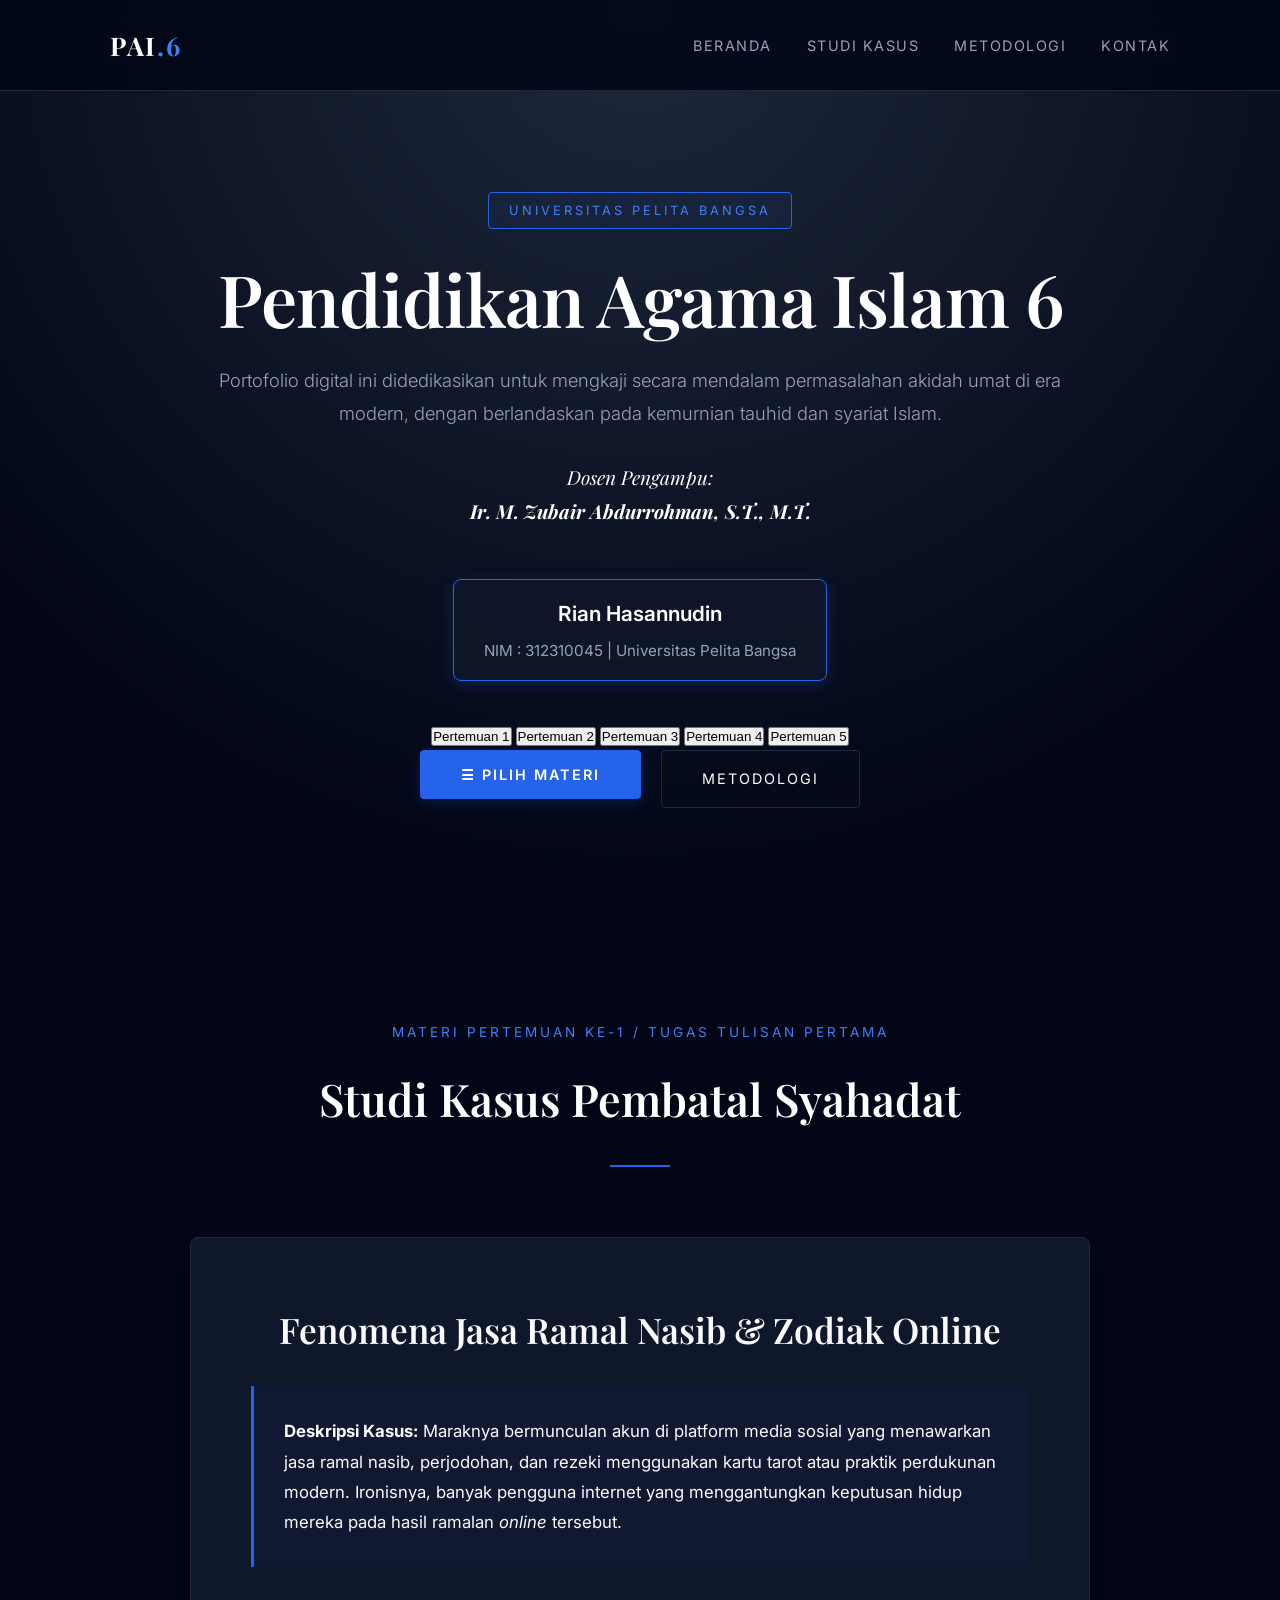
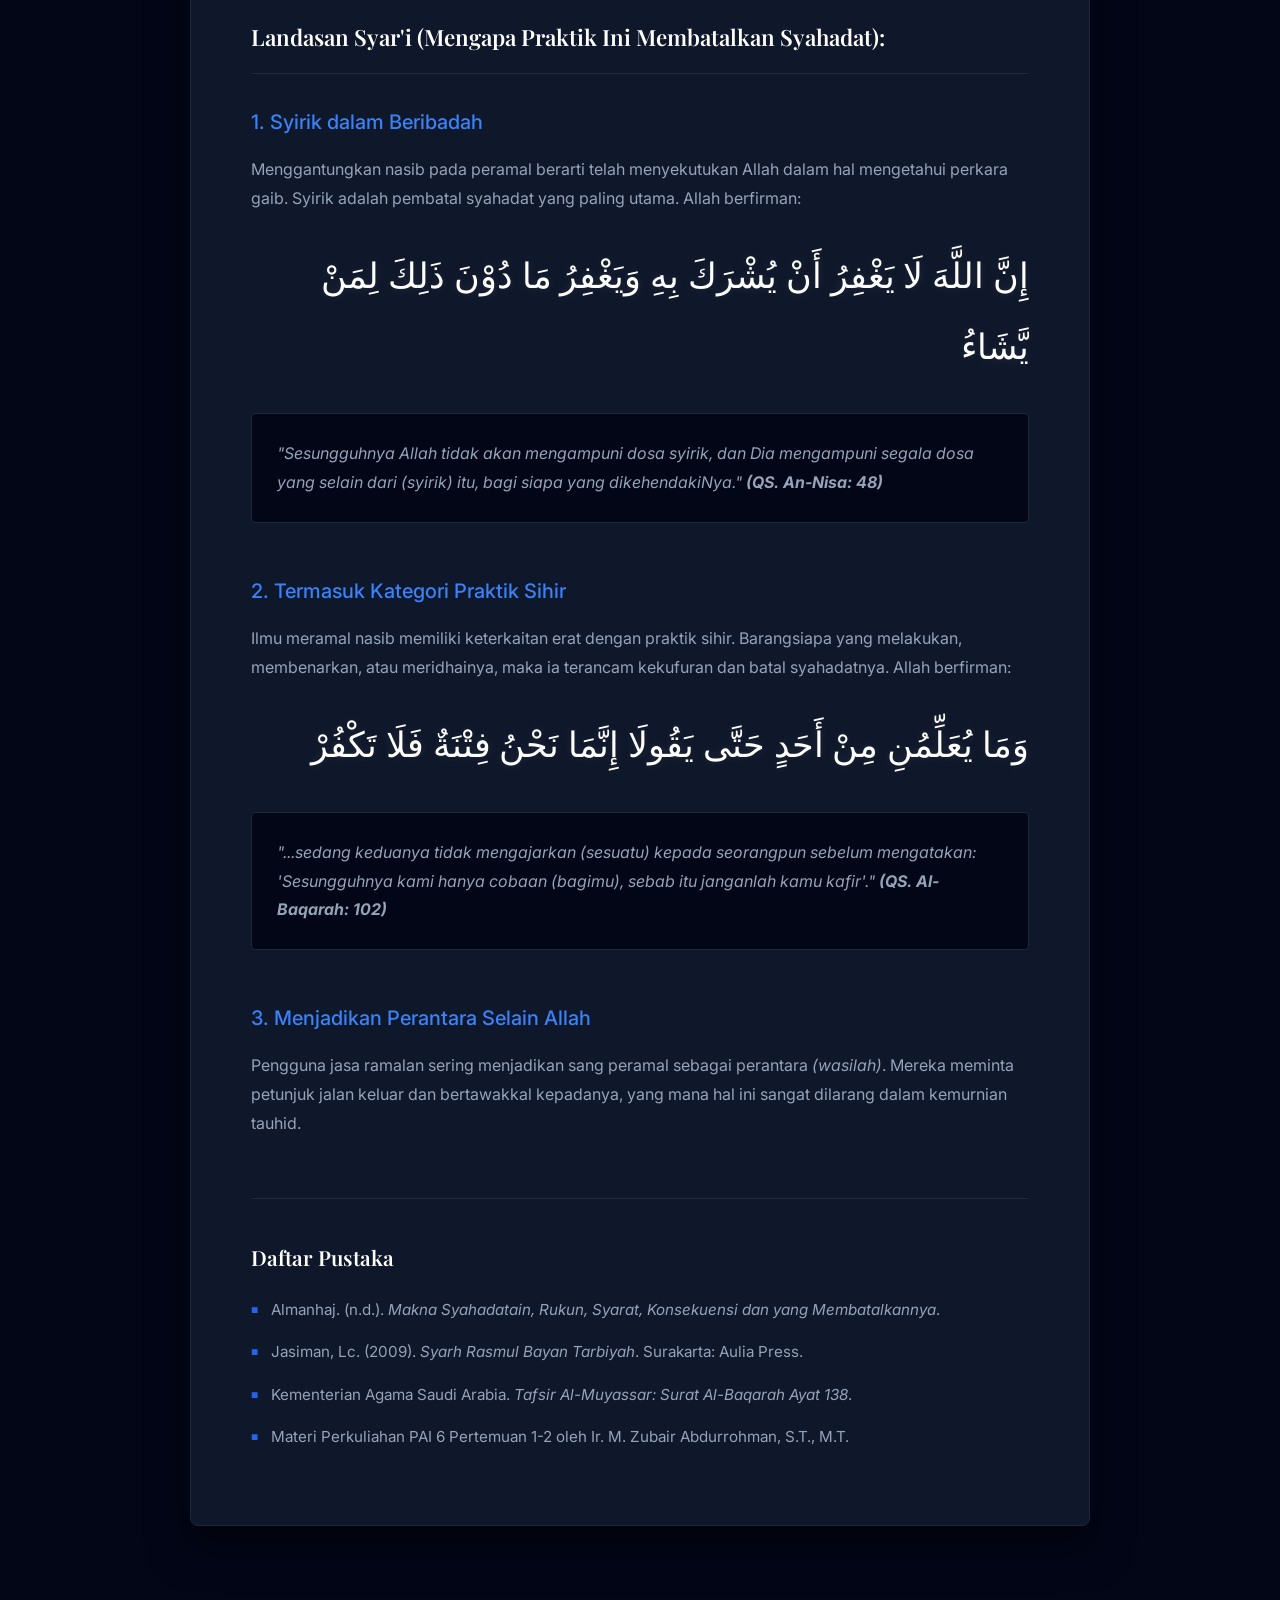
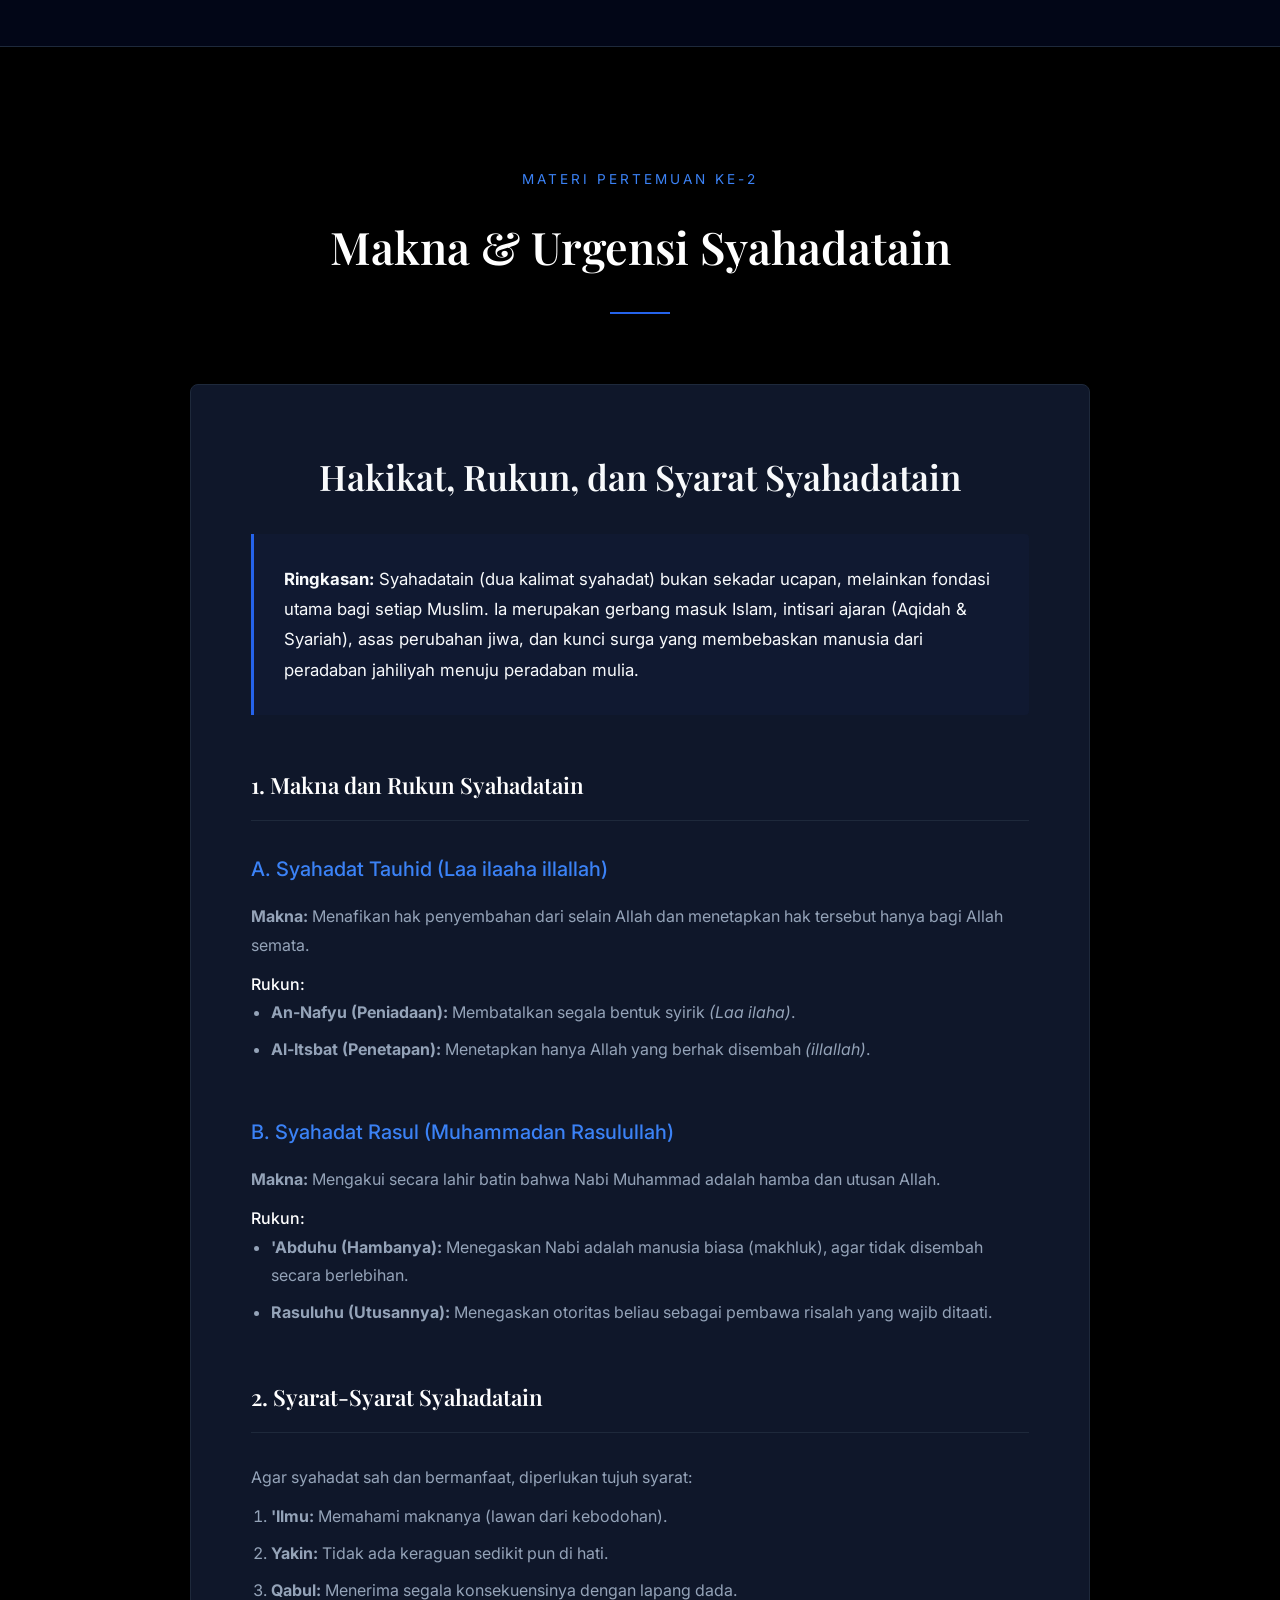
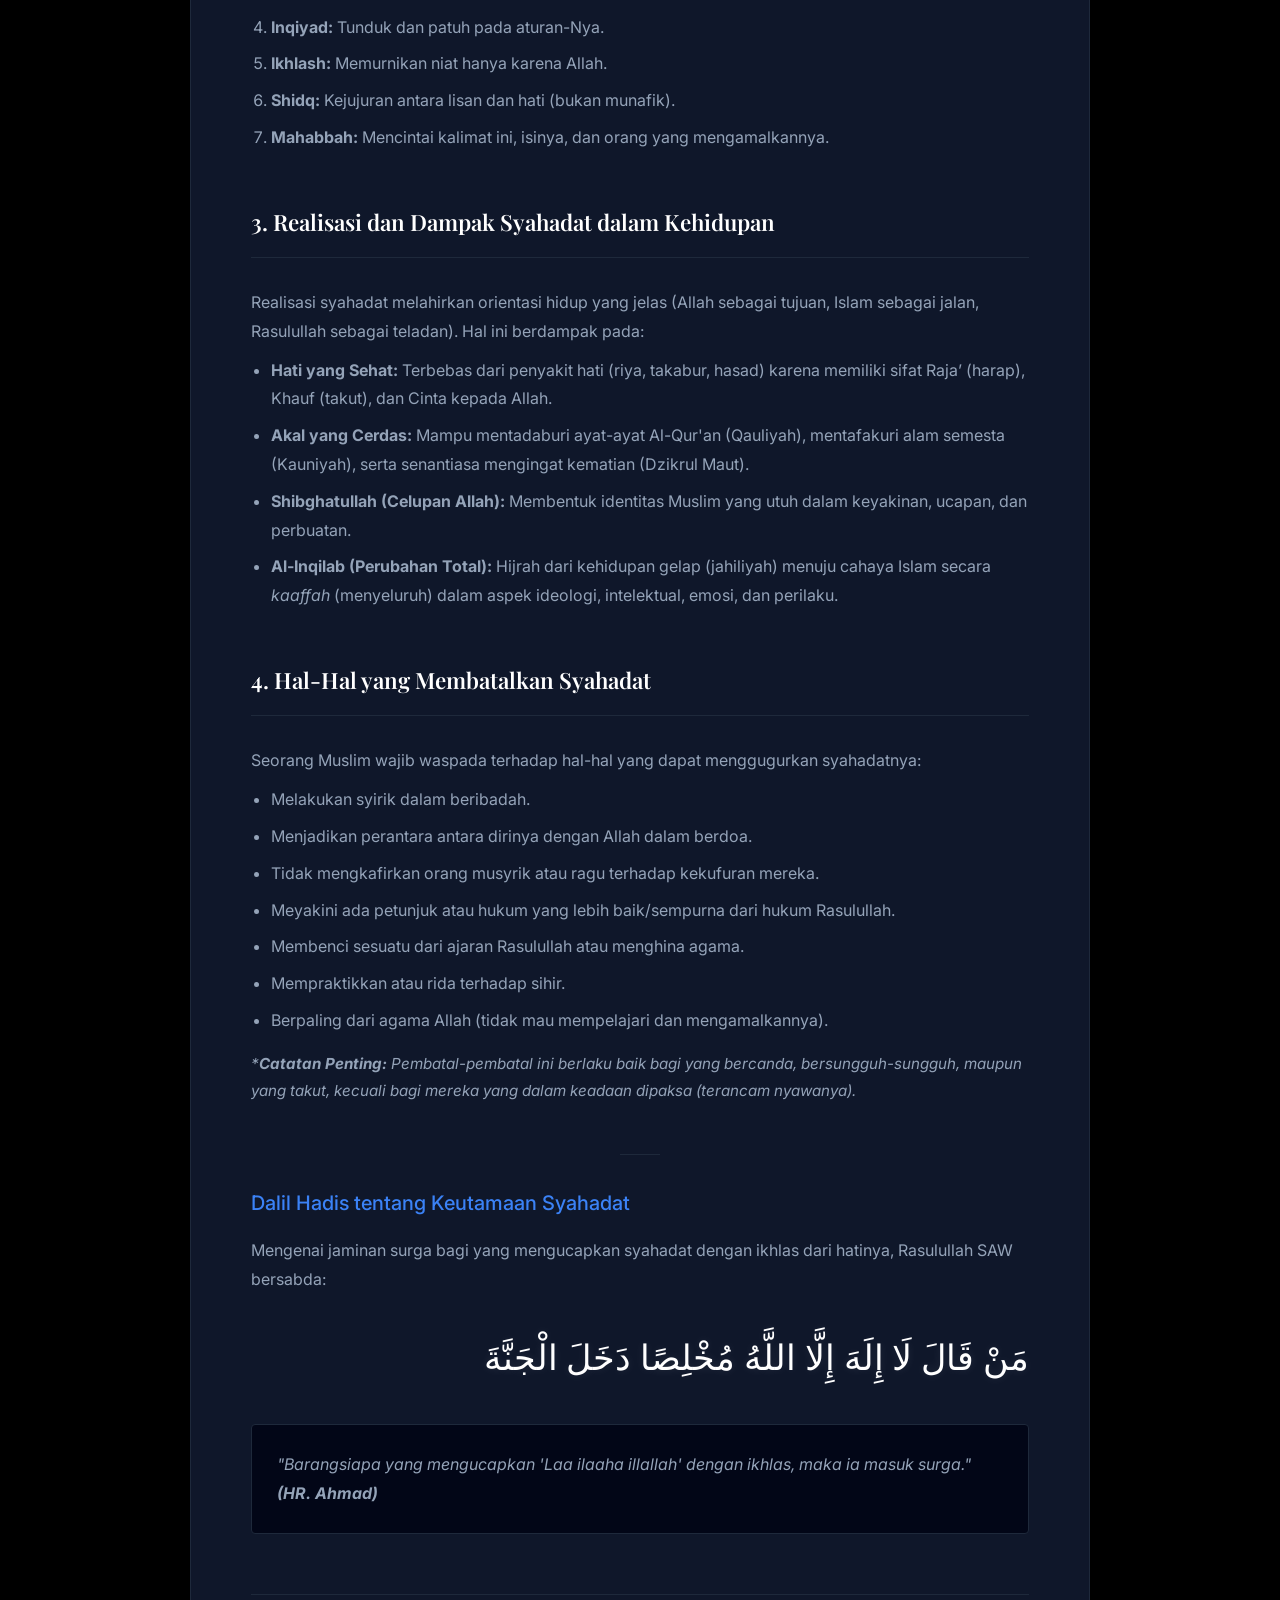
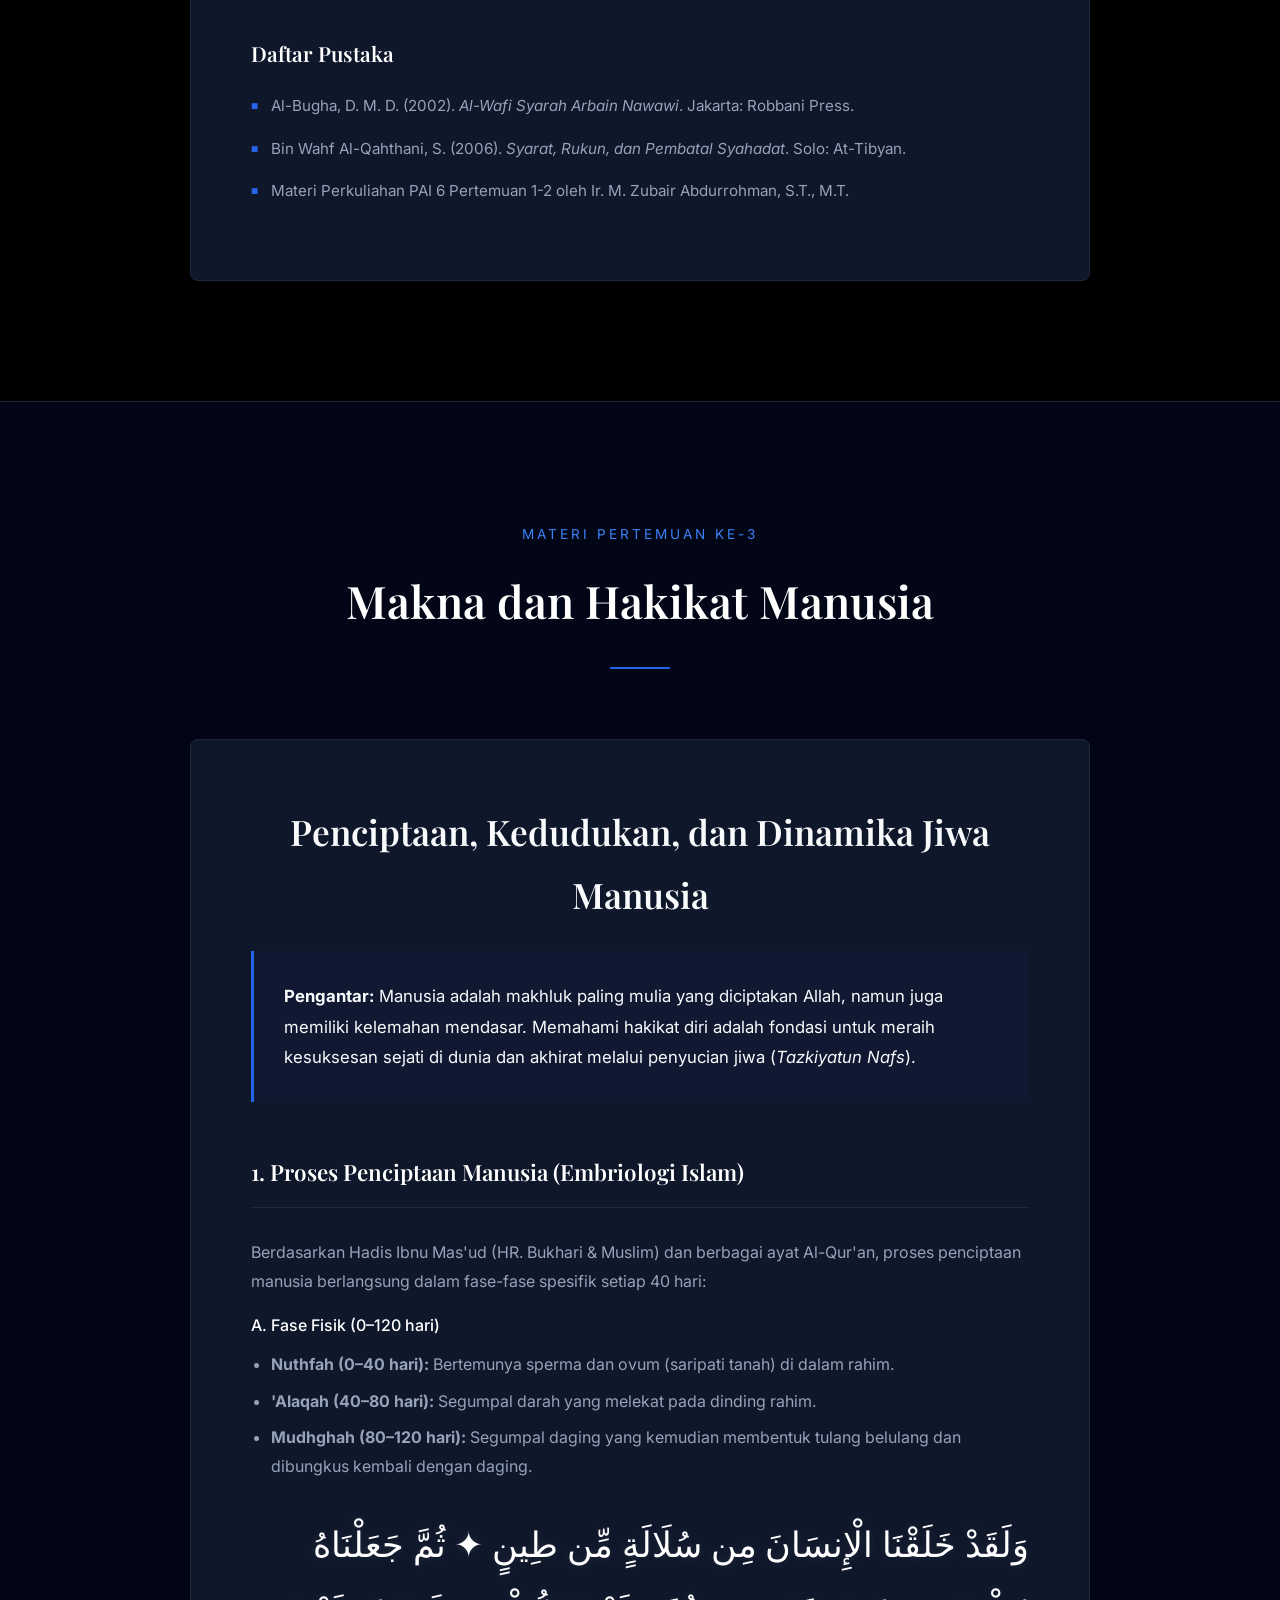
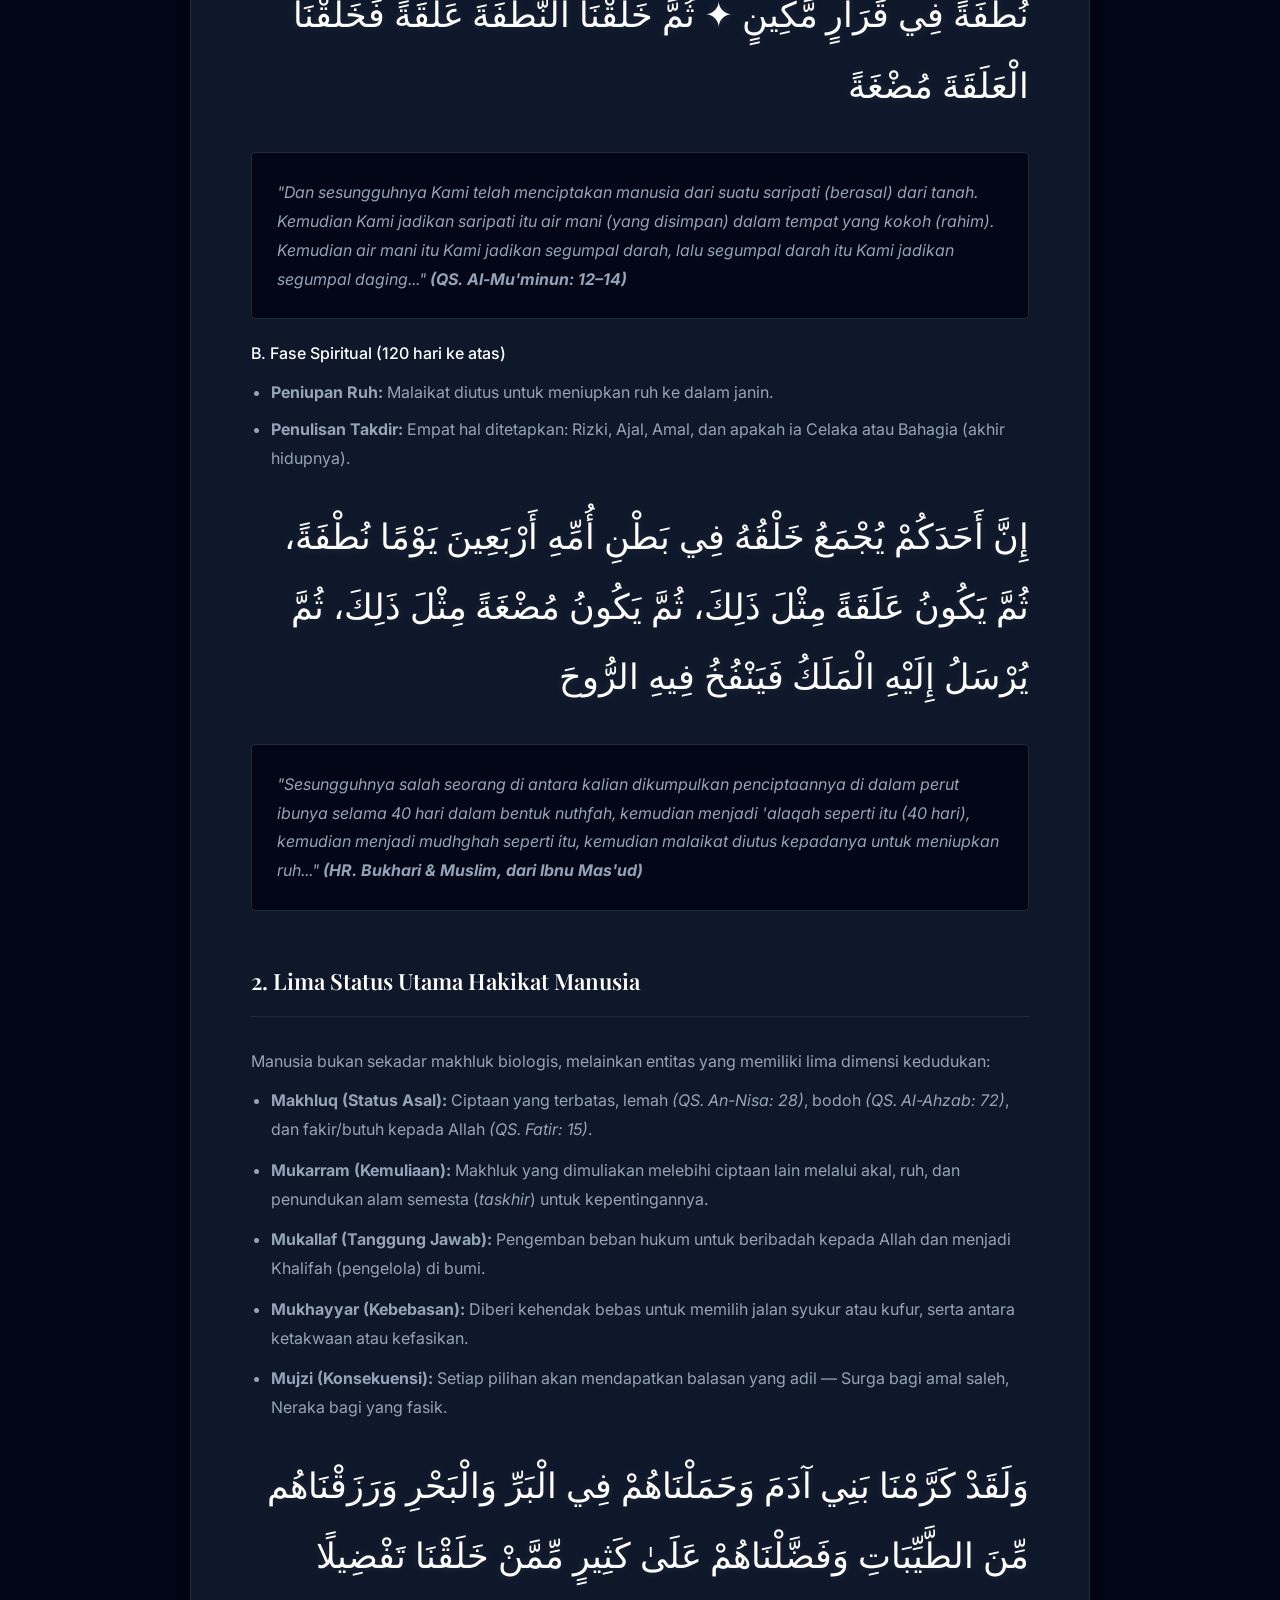
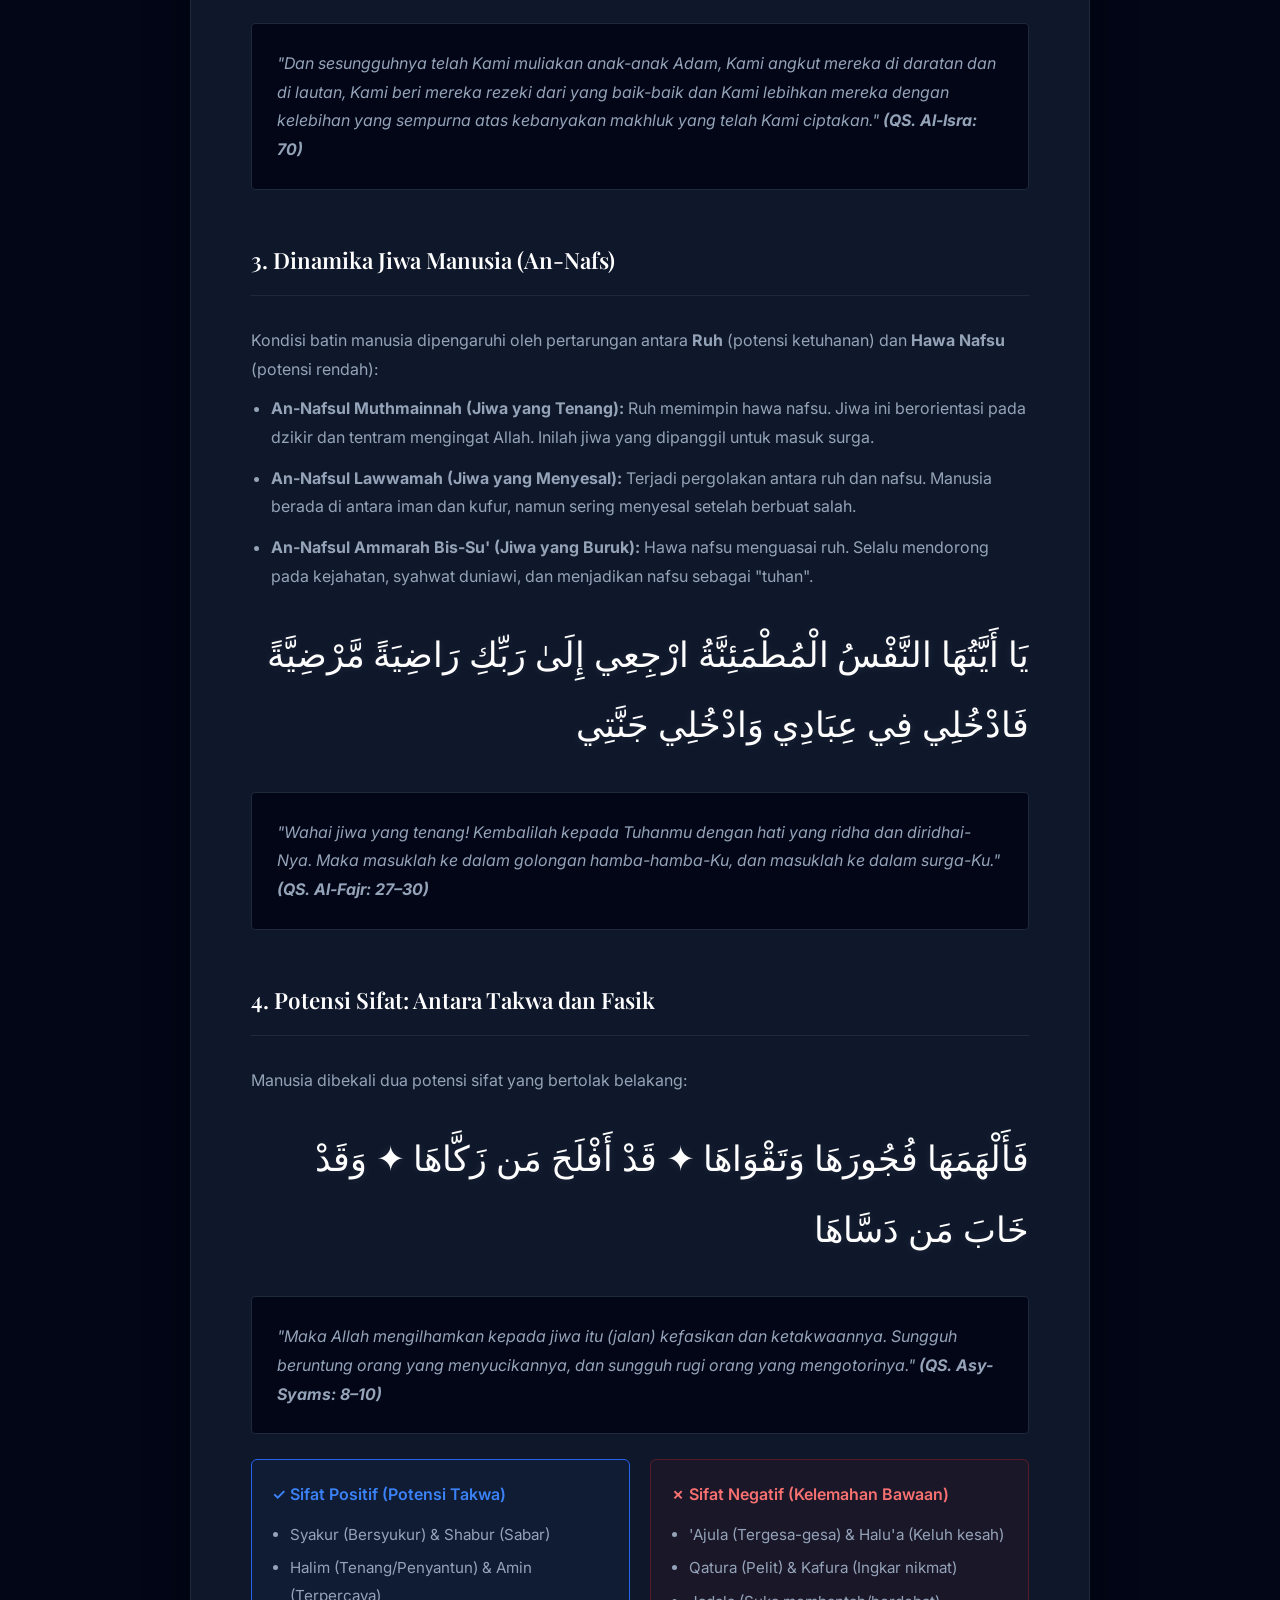
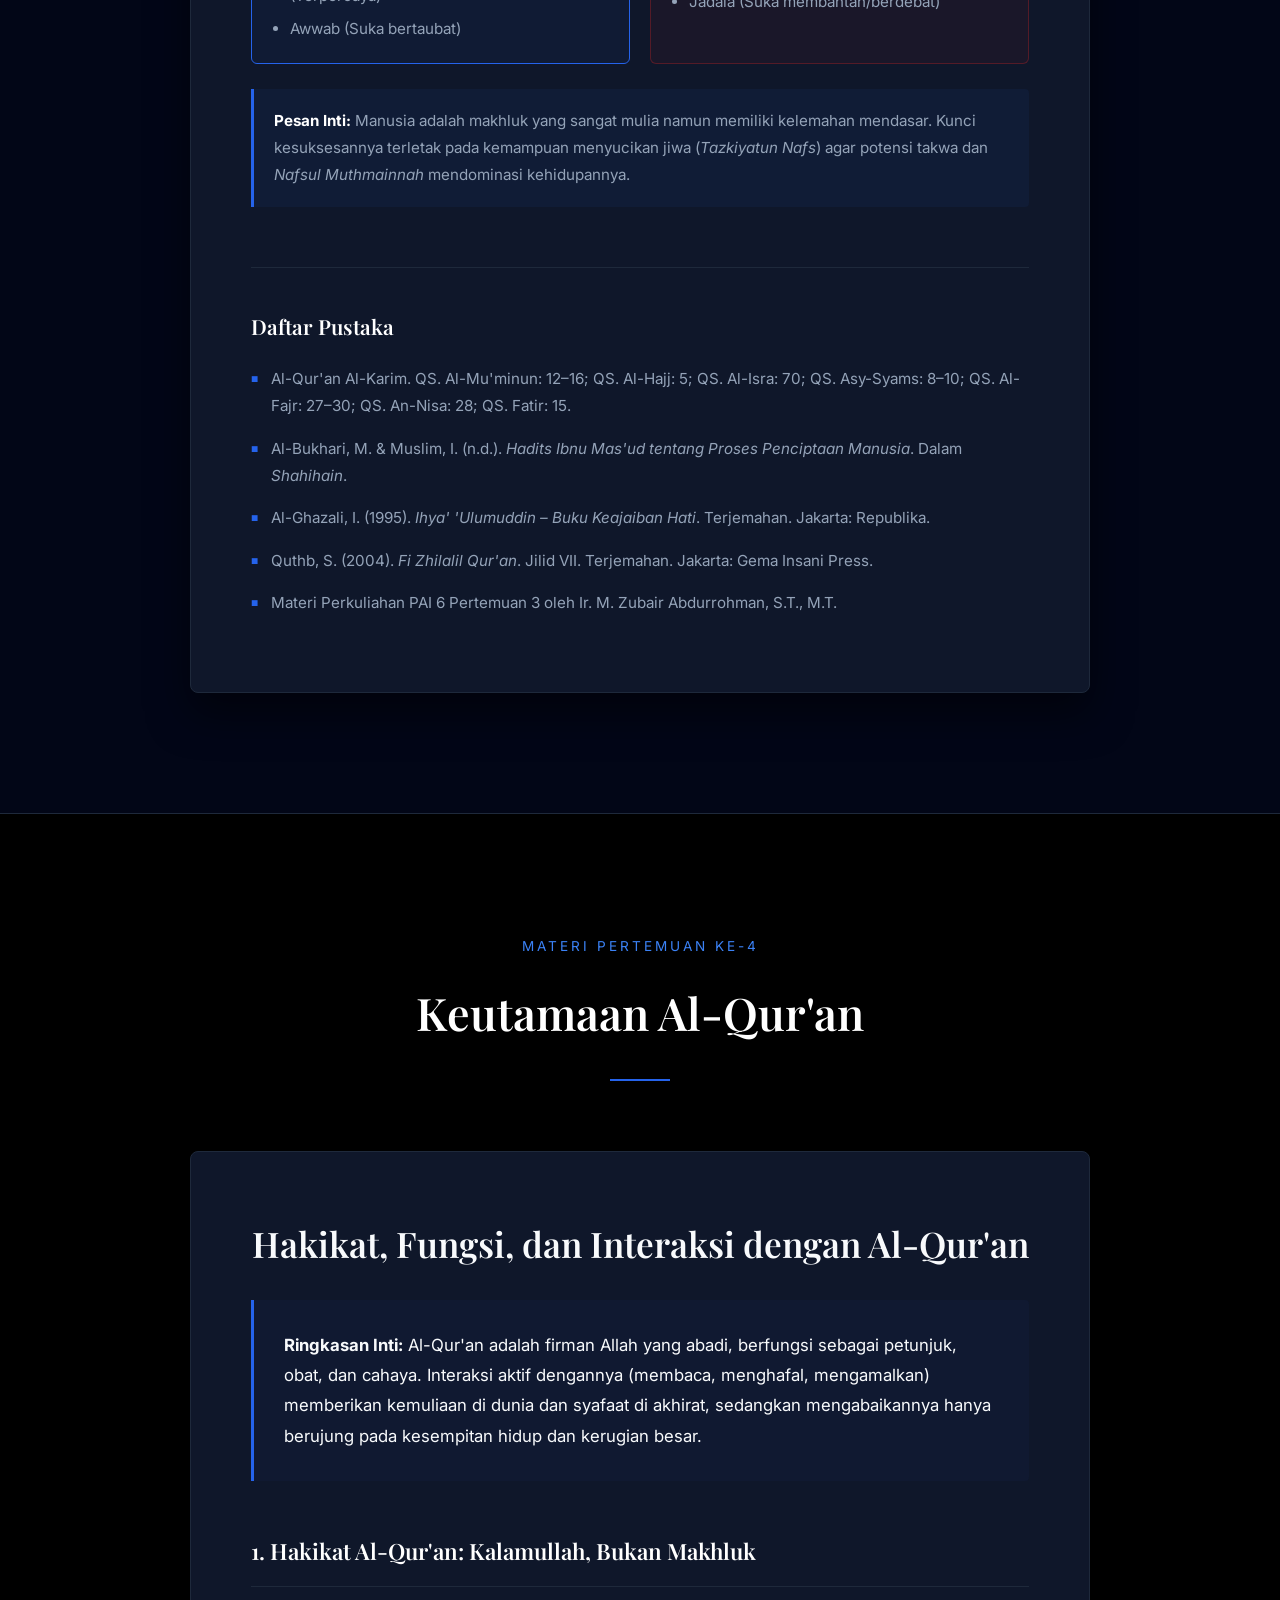
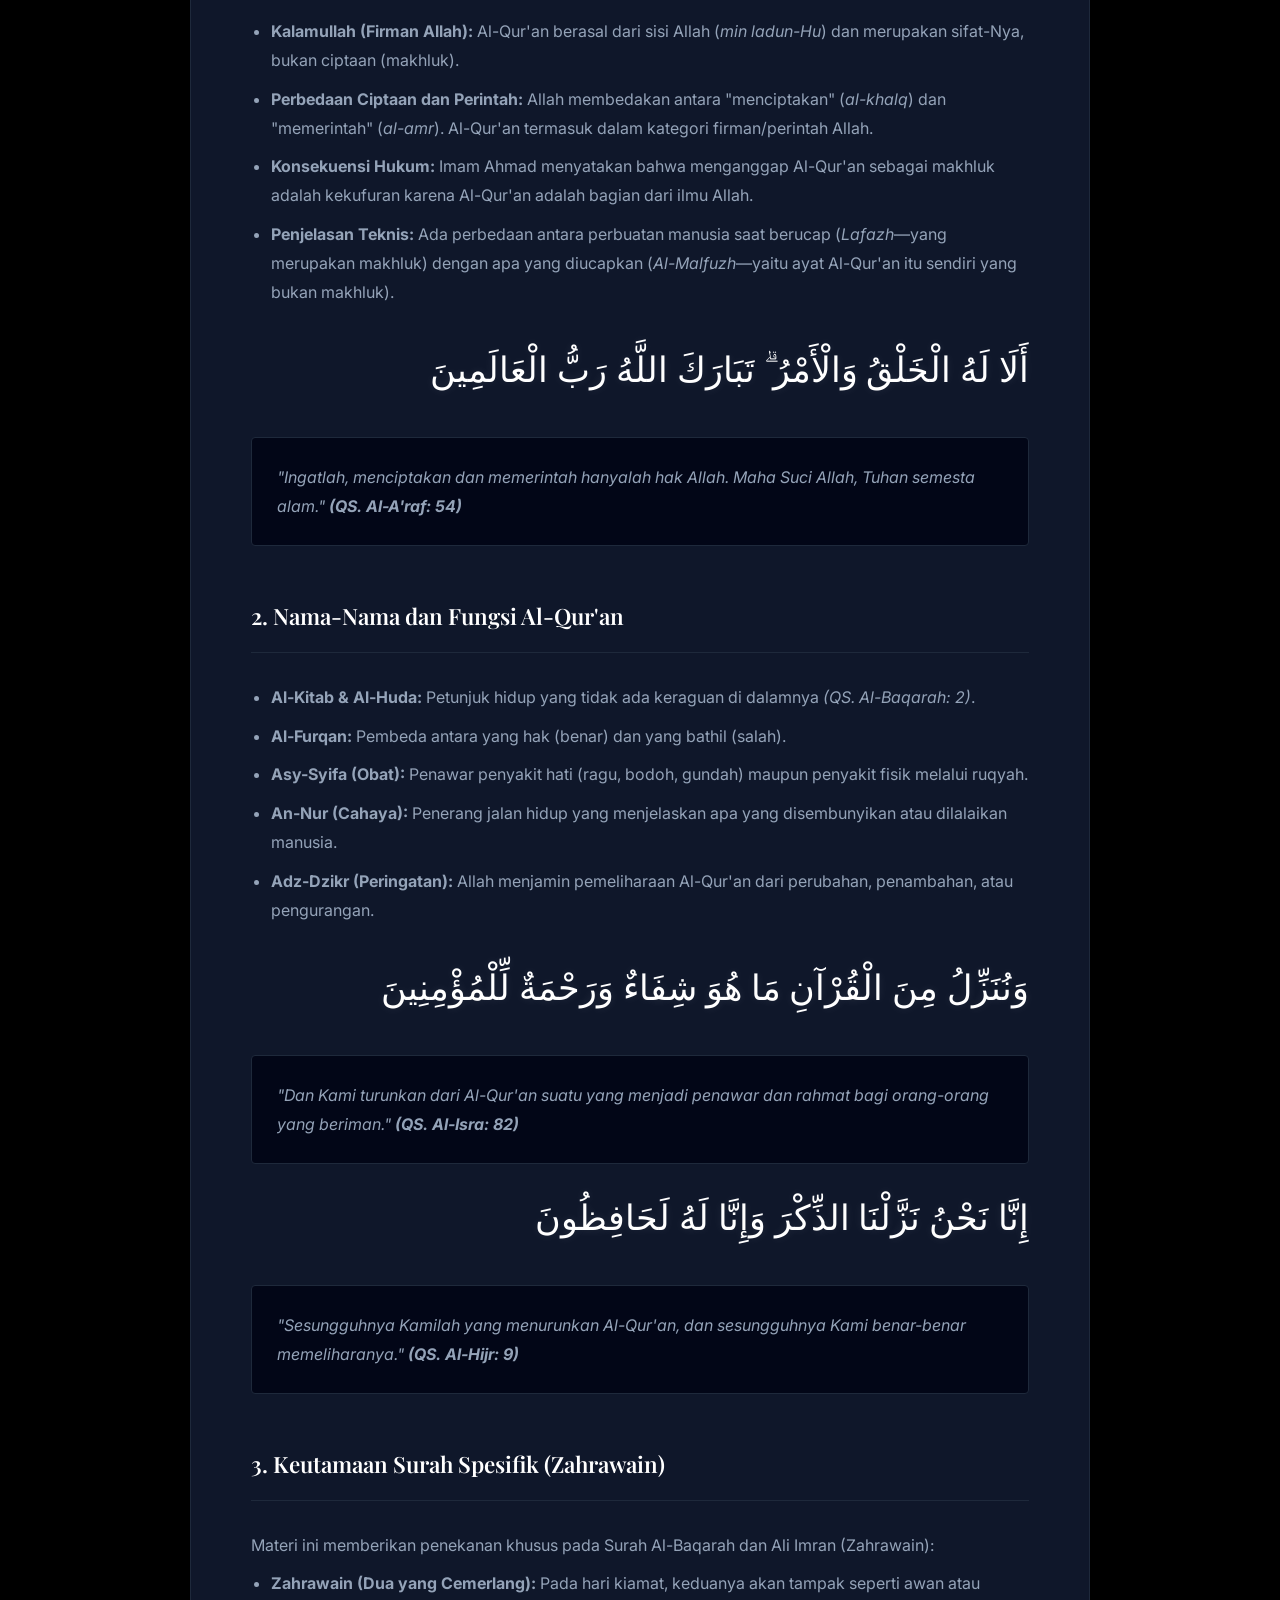
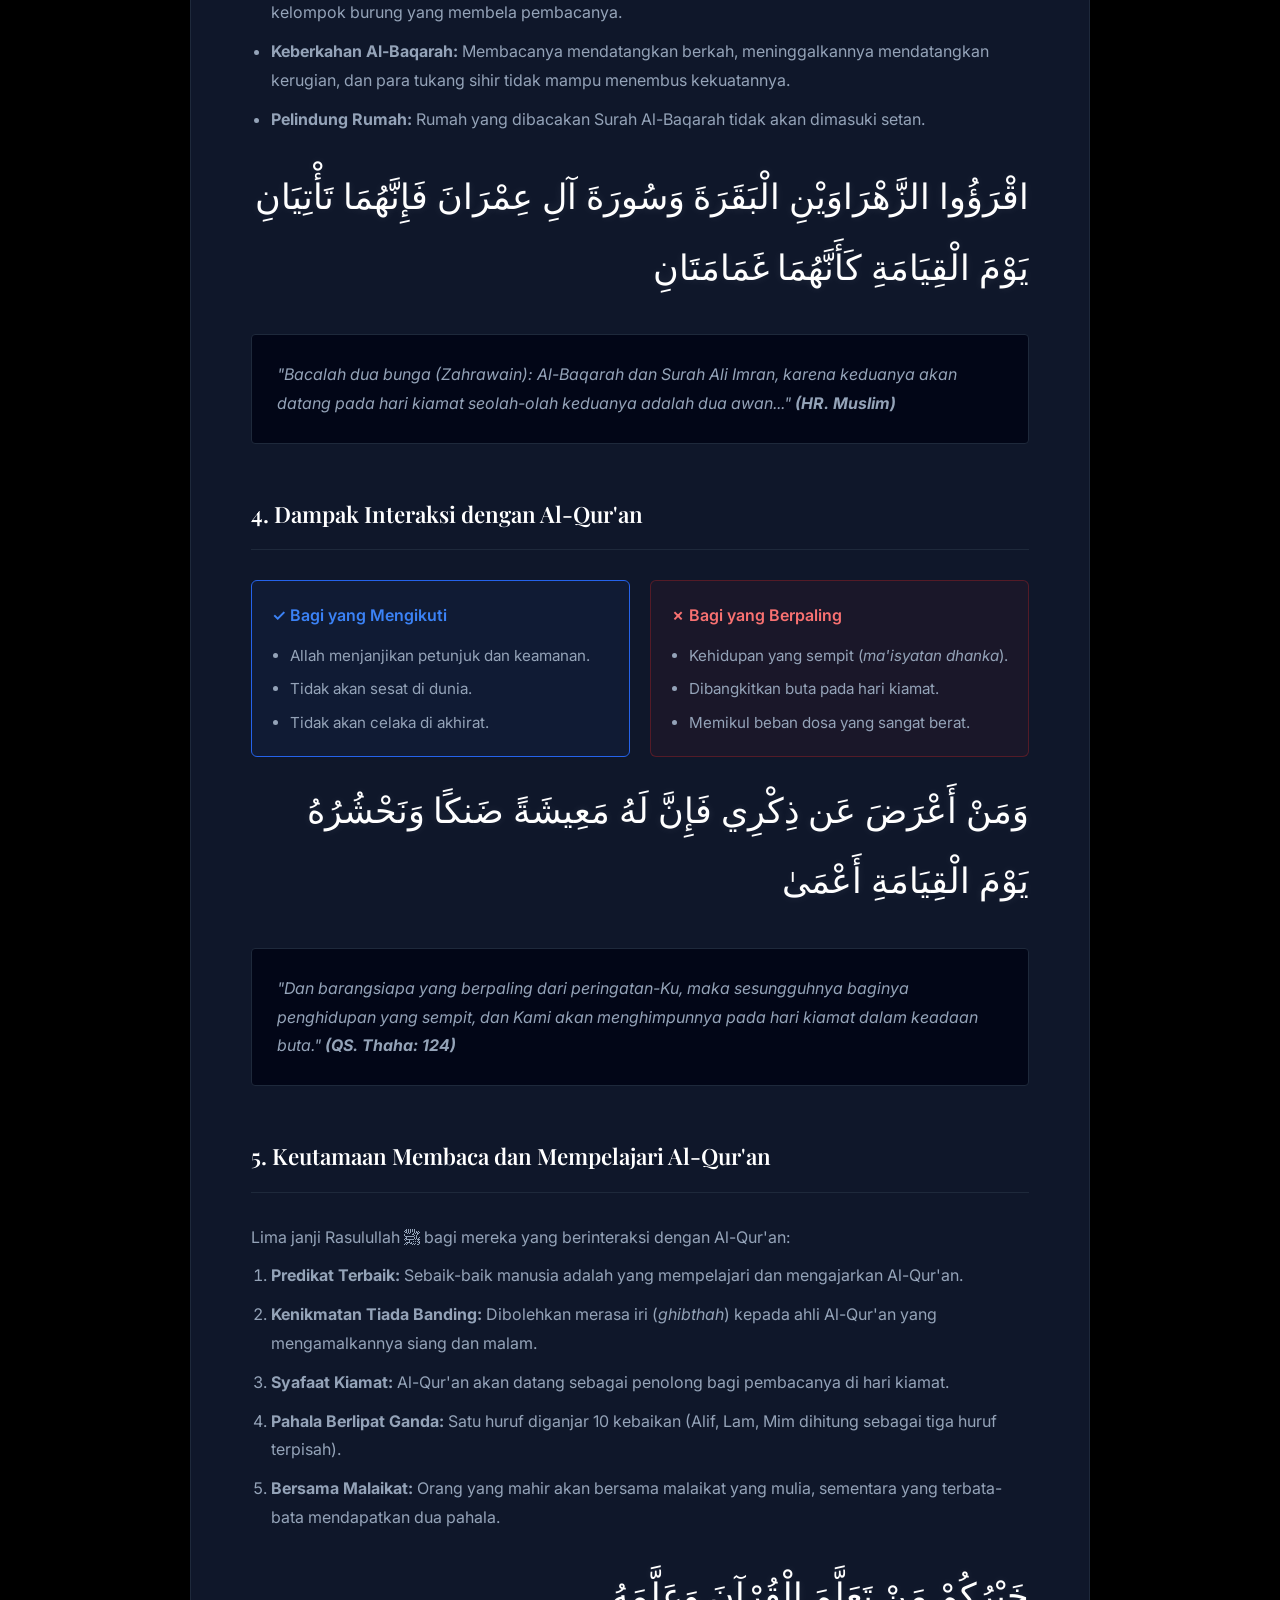
==== commit 1a1136e6: "Update index.html" ====
--- a/index.html
+++ b/index.html
@@ -28,18 +28,33 @@
             <h1>Pendidikan Agama Islam 6</h1>
             <p>Portofolio digital ini didedikasikan untuk mengkaji secara mendalam permasalahan akidah umat di era modern, dengan berlandaskan pada kemurnian tauhid dan syariat Islam.</p>
             <p class="dosen">Dosen Pengampu: <br><strong>Ir. M. Zubair Abdurrohman, S.T., M.T.</strong></p>
-            <div class="hero-buttons">
-                <div class="dropdown">
-                    <button class="btn btn-accent dropdown-toggle" onclick="toggleDropdown()">&#9776; Lihat Materi</button>
-                    <div class="dropdown-menu" id="dropdownMenu">
-                        <a href="#pertemuan-1" onclick="closeDropdown()">&#8601; Pertemuan 1 &ndash; Studi Kasus</a>
-                        <a href="#pertemuan-2" onclick="closeDropdown()">&#8601; Pertemuan 2 &ndash; Syahadatain</a>
-                        <a href="#pertemuan-3" onclick="closeDropdown()">&#8601; Pertemuan 3 &ndash; Hakikat Manusia</a>
-                        <a href="#pertemuan-4" onclick="closeDropdown()">&#8601; Pertemuan 4 &ndash; Keutamaan Al-Qur'an</a>
-                    </div>
-                </div>
-                <a href="#metodologi" class="btn btn-outline">Metodologi</a>
-            </div>
+            
+            <div class="biodata-card" style="background: rgba(15, 23, 42, 0.8); border: 1px solid var(--accent-blue); padding: 15px 30px; border-radius: 8px; display: inline-block; margin-bottom: 40px; box-shadow: 0 4px 15px var(--accent-glow); text-align: center;">
+                <h3 style="margin: 0; font-size: 1.3rem; color: #fff; font-family: 'Inter', sans-serif;">Rian Hasannudin</h3>
+                <p style="margin: 5px 0 0; font-size: 0.95rem; color: var(--text-muted); font-weight: 400;">NIM : 312310045 | Universitas Pelita Bangsa</p>
+            </div>
+                <div class="material-nav-container">
+                    <div class="material-nav-buttons">
+                        <button class="m-nav-btn active" onclick="switchMateri('pertemuan-1', this)">Pertemuan 1</button>
+                        <button class="m-nav-btn" onclick="switchMateri('pertemuan-2', this)">Pertemuan 2</button>
+                        <button class="m-nav-btn" onclick="switchMateri('pertemuan-3', this)">Pertemuan 3</button>
+                        <button class="m-nav-btn" onclick="switchMateri('pertemuan-4', this)">Pertemuan 4</button>
+                        <button class="m-nav-btn" onclick="switchMateri('pertemuan-5', this)">Pertemuan 5</button>
+                    </div>
+                </div>
+                <div class="hero-buttons">
+                    <div class="dropdown">
+                        <button class="btn btn-accent dropdown-toggle" onclick="toggleDropdown()">&#9776; Pilih Materi</button>
+                        <div class="dropdown-menu" id="dropdownMenu">
+                            <a href="javascript:void(0)" onclick="switchMateri('pertemuan-1'); closeDropdown()">&#8601; Pertemuan 1 &ndash; Studi Kasus</a>
+                            <a href="javascript:void(0)" onclick="switchMateri('pertemuan-2'); closeDropdown()">&#8601; Pertemuan 2 &ndash; Syahadatain</a>
+                            <a href="javascript:void(0)" onclick="switchMateri('pertemuan-3'); closeDropdown()">&#8601; Pertemuan 3 &ndash; Hakikat Manusia</a>
+                            <a href="javascript:void(0)" onclick="switchMateri('pertemuan-4'); closeDropdown()">&#8601; Pertemuan 4 &ndash; Keutamaan Al-Qur'an</a>
+                            <a href="javascript:void(0)" onclick="switchMateri('pertemuan-5'); closeDropdown()">&#8601; Pertemuan 5 &ndash; Kisah dalam Al-Qur'an</a>
+                        </div>
+                    </div>
+                    <a href="#metodologi" class="btn btn-outline">Metodologi</a>
+                </div>
         </div>
     </section>
 
@@ -422,6 +437,81 @@
         </div>
     </section>
 
+    <!-- SECTION PERTEMUAN 5 -->
+    <section id="pertemuan-5" class="section">
+        <div class="container">
+            <div class="section-header text-center">
+                <span class="subtitle">Materi Pertemuan Ke-5</span>
+                <h2>Kisah-Kisah dalam Al-Qur'an</h2>
+                <div class="divider-accent"></div>
+            </div>
+
+            <div class="case-study-card">
+                <div class="case-header">
+                    <h3>Hikmah dan Pelajaran (Ibrah) Umat Terdahulu</h3>
+                </div>
+
+                <div class="case-desc">
+                    <p><strong>Ringkasan Inti:</strong> Al-Qur'an memuat banyak kisah umat terdahulu dan para Nabi. Kisah-kisah ini bukan sekadar dongeng atau catatan sejarah semata, melainkan sarana peneguhan hati, pelajaran moral, serta bukti kebenaran risalah Islam bagi umat manusia di setiap zaman.</p>
+                </div>
+
+                <div class="case-body">
+
+                    <h4 class="case-title">1. Tujuan Pemaparan Kisah dalam Al-Qur'an</h4>
+                    <div class="reason-item">
+                        <ul style="padding-left: 20px; color: var(--text-muted); margin-bottom: 15px; margin-top: 10px;">
+                            <li style="margin-bottom: 10px;"><strong>Meneguhkan Hati:</strong> Menguatkan hati Rasulullah SAW dan kaum mukminin dalam menghadapi berbagai ujian dan rintangan dakwah.</li>
+                            <li style="margin-bottom: 10px;"><strong>Pelajaran (Ibrah):</strong> Mengambil hikmah dari kehancuran umat terdahulu yang mendustakan para nabi, serta kemenangan bagi orang yang bertakwa.</li>
+                            <li><strong>Bukti Kerasulan:</strong> Membuktikan kebenaran Nabi Muhammad SAW, karena beliau yang tidak bisa baca tulis (<em>ummi</em>) mampu mengisahkan peristiwa masa lalu secara akurat murni dari wahyu.</li>
+                        </ul>
+                        <div class="arabic">لَقَدْ كَانَ فِي قَصَصِهِمْ عِبْرَةٌ لِّأُولِي الْأَلْبَابِ ۗ مَا كَانَ حَدِيثًا يُفْتَرَىٰ</div>
+                        <div class="terjemahan">"Sesungguhnya pada kisah-kisah mereka itu terdapat pengajaran bagi orang-orang yang mempunyai akal. Al Quran itu bukanlah cerita yang dibuat-buat..." <strong>(QS. Yusuf: 111)</strong></div>
+                    </div>
+
+                    <h4 class="case-title">2. Kisah Ashabul Kahfi: Keteguhan Akidah Pemuda</h4>
+                    <div class="reason-item">
+                        <p>Kisah sekelompok pemuda yang bersembunyi di dalam gua untuk menyelamatkan iman mereka dari penguasa yang musyrik. Allah menidurkan mereka selama lebih dari 300 tahun.</p>
+                        <ul style="padding-left: 20px; color: var(--text-muted); margin-bottom: 15px; margin-top: 10px;">
+                            <li style="margin-bottom: 10px;"><strong>Hikmah:</strong> Pemuda adalah kekuatan perubahan jika dilandasi akidah yang lurus.</li>
+                            <li style="margin-bottom: 10px;"><strong>Perlindungan Allah:</strong> Allah Maha Mampu melindungi hamba-hamba-Nya meskipun kondisi terlihat mustahil.</li>
+                        </ul>
+                    </div>
+
+                    <h4 class="case-title">3. Kisah Nabi Musa dan Fir'aun: Kesombongan vs Kebenaran</h4>
+                    <div class="reason-item">
+                        <p>Pertarungan epik antara Nabi Musa AS yang membawa mukjizat ilahiah melawan Fir'aun yang memproklamirkan dirinya sebagai tuhan. Meskipun memiliki kekuasaan mutlak, Fir'aun akhirnya binasa tenggelam di Laut Merah.</p>
+                        <ul style="padding-left: 20px; color: var(--text-muted); margin-bottom: 15px; margin-top: 10px;">
+                            <li style="margin-bottom: 10px;"><strong>Hikmah:</strong> Kekuasaan dan harta tidak akan mampu melawan ketetapan Allah. Keangkuhan manusia hanya akan membawa pada kehancuran.</li>
+                            <li style="margin-bottom: 10px;"><strong>Kesabaran:</strong> Perjuangan menegakkan kebenaran butuh kesabaran dan keyakinan total kepada pertolongan Allah.</li>
+                        </ul>
+                    </div>
+
+                    <h4 class="case-title">4. Kisah Luqman Al-Hakim: Pendidikan Integritas Keluarga</h4>
+                    <div class="reason-item">
+                        <p>Seorang ayah saleh yang diabadikan nasihatnya kepada putranya. Ia bukan seorang Nabi, namun dikaruniai kebijaksanaan (<em>Al-Hikmah</em>).</p>
+                        <ul style="padding-left: 20px; color: var(--text-muted); margin-bottom: 15px; margin-top: 10px;">
+                            <li style="margin-bottom: 10px;"><strong>Prioritas Tauhid:</strong> Nasihat pertama dan utama adalah larangan berbuat kesyirikan <em>(La tusyrik billah)</em>.</li>
+                            <li style="margin-bottom: 10px;"><strong>Adab Bersosial:</strong> Larangan bersikap sombong pada sesama, berjalan dengan angkuh, serta anjuran untuk melunakkan suara.</li>
+                        </ul>
+                        <div class="arabic">وَإِذْ قَالَ لُقْمَانُ لِابْنِهِ وَهُوَ يَعِظُهُ يَا بُنَيَّ لَا تُشْرِكْ بِاللَّهِ ۖ إِنَّ الشِّرْكَ لَظُلْمٌ عَظِيمٌ</div>
+                        <div class="terjemahan">"Dan (ingatlah) ketika Luqman berkata kepada anaknya, di waktu ia memberi pelajaran kepadanya: 'Hai anakku, janganlah kamu mempersekutukan Allah, sesungguhnya mempersekutukan (Allah) adalah benar-benar kezaliman yang besar'." <strong>(QS. Luqman: 13)</strong></div>
+                    </div>
+
+                </div>
+
+                <div class="daftar-pustaka">
+                    <h4>Daftar Pustaka</h4>
+                    <ul>
+                        <li>Al-Qur'an Al-Karim (Surah Yusuf, Al-Kahfi, Thaha, Luqman).</li>
+                        <li>Quthb, Sayyid. <em>Tafsir Fi Zhilalil Qur'an</em>.</li>
+                        <li>Ibnu Katsir. <em>Kisah Para Nabi (Qashashul Anbiya)</em>.</li>
+                        <li>Rangkuman materi: Kisah dalam Al-Qur'an sebagai referensi ibrah.</li>
+                    </ul>
+                </div>
+            </div>
+        </div>
+    </section>
+
     <!-- DAFTAR PUSTAKA GABUNGAN -->
     <section id="daftar-pustaka" class="section">
         <div class="container">
@@ -545,9 +635,64 @@
 function closeDropdown() {
     document.getElementById('dropdownMenu').classList.remove('open');
 }
+
+// Function to switch materials with rollover effect support
+function switchMateri(targetId, element) {
+    console.log("Switching to:", targetId);
+    
+    // Hide all pertemuan sections
+    const sections = ['pertemuan-1', 'pertemuan-2', 'pertemuan-3', 'pertemuan-4', 'pertemuan-5'];
+    sections.forEach(id => {
+        const section = document.getElementById(id);
+        if (section) {
+            section.classList.remove('materi-active');
+            section.classList.add('materi-hidden');
+        }
+    });
+
+    // Show the target section
+    const targetSection = document.getElementById(targetId);
+    if (targetSection) {
+        targetSection.classList.remove('materi-hidden');
+        targetSection.classList.add('materi-active');
+    }
+
+    // Update active state on buttons
+    const buttons = document.querySelectorAll('.m-nav-btn');
+    buttons.forEach(btn => btn.classList.remove('active'));
+    
+    if (element) {
+        element.classList.add('active');
+    } else {
+        // If triggered from dropdown, find the corresponding nav button
+        const correspondingBtn = document.querySelector(`.m-nav-btn[onclick*="${targetId}"]`);
+        if (correspondingBtn) correspondingBtn.classList.add('active');
+    }
+
+    // Optional: Scroll to content area on mobile
+    if (window.innerWidth <= 768 && targetSection) {
+        targetSection.scrollIntoView({ behavior: 'smooth' });
+    }
+}
+
+// Hover "Rollover" Preview (Optional - can be enabled if desired)
+const navButtons = document.querySelectorAll('.m-nav-btn');
+navButtons.forEach(btn => {
+    btn.addEventListener('mouseenter', function() {
+        // Logic for rollover preview could go here
+        // For now, we'll stick to click-to-switch as primary behavior
+    });
+});
+
+// Initialize first section
+document.addEventListener('DOMContentLoaded', function() {
+    // Start with Pertemuan 1 visible
+    switchMateri('pertemuan-1');
+});
+
 document.addEventListener('click', function(e) {
     const dropdown = document.querySelector('.dropdown');
-    if (!dropdown.contains(e.target)) {
+    if (dropdown && !dropdown.contains(e.target)) {
         closeDropdown();
     }
 });
--- a/style.css
+++ b/style.css
@@ -5,26 +5,38 @@
 @import url('https://fonts.googleapis.com/css2?family=Inter:wght@300;400;500;600&family=Playfair+Display:ital,wght@0,400;0,600;0,700;1,400&display=swap');
 
 :root {
-    --bg-main: #020617; /* Slate 950 - Hitam pekat kebiruan */
-    --bg-card: #0f172a; /* Slate 900 - Navy gelap */
-    --bg-darker: #000000; /* Hitam murni */
-    
-    --text-primary: #f8fafc; /* Putih bersih */
-    --text-muted: #94a3b8; /* Abu-abu kebiruan terang */
-    
-    --accent-blue: #2563eb; /* Royal Blue elegan */
-    --accent-blue-hover: #3b82f6; /* Biru terang untuk efek hover */
+    --bg-main: #020617;
+    /* Slate 950 - Hitam pekat kebiruan */
+    --bg-card: #0f172a;
+    /* Slate 900 - Navy gelap */
+    --bg-darker: #000000;
+    /* Hitam murni */
+
+    --text-primary: #f8fafc;
+    /* Putih bersih */
+    --text-muted: #94a3b8;
+    /* Abu-abu kebiruan terang */
+
+    --accent-blue: #2563eb;
+    /* Royal Blue elegan */
+    --accent-blue-hover: #3b82f6;
+    /* Biru terang untuk efek hover */
     --accent-glow: rgba(37, 99, 235, 0.2);
-    
-    --border-color: #1e293b; /* Garis batas tipis */
+
+    --border-color: #1e293b;
+    /* Garis batas tipis */
     --arabic-font: 'Traditional Arabic', 'Amiri', serif;
 }
 
 * {
-    margin: 0; padding: 0; box-sizing: border-box;
-}
-
-html { scroll-behavior: smooth; }
+    margin: 0;
+    padding: 0;
+    box-sizing: border-box;
+}
+
+html {
+    scroll-behavior: smooth;
+}
 
 body {
     font-family: 'Inter', sans-serif;
@@ -34,7 +46,11 @@
     -webkit-font-smoothing: antialiased;
 }
 
-h1, h2, h3, h4, h5 {
+h1,
+h2,
+h3,
+h4,
+h5 {
     font-family: 'Playfair Display', serif;
     color: #ffffff;
     font-weight: 600;
@@ -42,125 +58,485 @@
 
 /* --- NAVBAR --- */
 .navbar {
-    position: fixed; top: 0; width: 100%;
+    position: fixed;
+    top: 0;
+    width: 100%;
     background: rgba(2, 6, 23, 0.85);
     backdrop-filter: blur(15px);
     border-bottom: 1px solid var(--border-color);
     z-index: 1000;
 }
+
 .nav-container {
-    max-width: 1100px; margin: 0 auto; padding: 22px 20px;
-    display: flex; justify-content: space-between; align-items: center;
-}
-.logo { 
-    font-family: 'Playfair Display', serif; 
-    font-size: 1.6rem; font-weight: 700; color: #fff; text-decoration: none; letter-spacing: 2px;
-}
-.logo span { color: var(--accent-blue-hover); }
-.nav-links { list-style: none; display: flex; gap: 35px; }
-.nav-links a { 
-    text-decoration: none; color: var(--text-muted); font-size: 0.9rem; 
-    text-transform: uppercase; letter-spacing: 1.5px; transition: color 0.3s; 
-}
-.nav-links a:hover { color: var(--accent-blue-hover); }
+    max-width: 1100px;
+    margin: 0 auto;
+    padding: 22px 20px;
+    display: flex;
+    justify-content: space-between;
+    align-items: center;
+}
+
+.logo {
+    font-family: 'Playfair Display', serif;
+    font-size: 1.6rem;
+    font-weight: 700;
+    color: #fff;
+    text-decoration: none;
+    letter-spacing: 2px;
+}
+
+.logo span {
+    color: var(--accent-blue-hover);
+}
+
+.nav-links {
+    list-style: none;
+    display: flex;
+    gap: 35px;
+}
+
+.nav-links a {
+    text-decoration: none;
+    color: var(--text-muted);
+    font-size: 0.9rem;
+    text-transform: uppercase;
+    letter-spacing: 1.5px;
+    transition: color 0.3s;
+}
+
+.nav-links a:hover {
+    color: var(--accent-blue-hover);
+}
 
 /* --- HERO SECTION --- */
 .hero {
-    min-height: 100vh; display: flex; align-items: center; justify-content: center;
-    position: relative; text-align: center; padding: 100px 20px 0;
+    min-height: 100vh;
+    display: flex;
+    align-items: center;
+    justify-content: center;
+    position: relative;
+    text-align: center;
+    padding: 100px 20px 0;
     background: radial-gradient(circle at center top, #1e293b 0%, #020617 80%);
 }
-.hero-content { position: relative; z-index: 2; max-width: 850px; }
+
+.hero-content {
+    position: relative;
+    z-index: 2;
+    max-width: 850px;
+}
+
 .badge {
-    display: inline-block; border: 1px solid var(--accent-blue); color: var(--accent-blue-hover);
-    padding: 6px 20px; border-radius: 4px; font-size: 0.8rem; letter-spacing: 3px;
-    text-transform: uppercase; margin-bottom: 30px;
+    display: inline-block;
+    border: 1px solid var(--accent-blue);
+    color: var(--accent-blue-hover);
+    padding: 6px 20px;
+    border-radius: 4px;
+    font-size: 0.8rem;
+    letter-spacing: 3px;
+    text-transform: uppercase;
+    margin-bottom: 30px;
     background: rgba(37, 99, 235, 0.05);
 }
-.hero h1 { font-size: 4.5rem; margin-bottom: 25px; line-height: 1.1; letter-spacing: -1px; }
-.hero p { font-size: 1.15rem; color: var(--text-muted); margin-bottom: 30px; font-weight: 300; }
-.hero .dosen { font-family: 'Playfair Display', serif; font-size: 1.2rem; color: #fff; margin-bottom: 50px; font-style: italic; }
-
-.hero-buttons { display: flex; gap: 20px; justify-content: center; }
+
+.hero h1 {
+    font-size: 4.5rem;
+    margin-bottom: 25px;
+    line-height: 1.1;
+    letter-spacing: -1px;
+}
+
+.hero p {
+    font-size: 1.15rem;
+    color: var(--text-muted);
+    margin-bottom: 30px;
+    font-weight: 300;
+}
+
+.hero .dosen {
+    font-family: 'Playfair Display', serif;
+    font-size: 1.2rem;
+    color: #fff;
+    margin-bottom: 50px;
+    font-style: italic;
+}
+
+.hero-buttons {
+    display: flex;
+    gap: 20px;
+    justify-content: center;
+}
+
 .btn {
-    padding: 15px 40px; text-decoration: none; font-size: 0.9rem; letter-spacing: 2px;
-    text-transform: uppercase; transition: all 0.4s ease; border-radius: 4px;
-}
-.btn-accent { 
-    background: var(--accent-blue); color: #fff; border: 1px solid var(--accent-blue); font-weight: 600; 
+    padding: 15px 40px;
+    text-decoration: none;
+    font-size: 0.9rem;
+    letter-spacing: 2px;
+    text-transform: uppercase;
+    transition: all 0.4s ease;
+    border-radius: 4px;
+}
+
+.btn-accent {
+    background: var(--accent-blue);
+    color: #fff;
+    border: 1px solid var(--accent-blue);
+    font-weight: 600;
     box-shadow: 0 4px 15px var(--accent-glow);
 }
-.btn-accent:hover { 
-    background: var(--accent-blue-hover); border-color: var(--accent-blue-hover); 
+
+.btn-accent:hover {
+    background: var(--accent-blue-hover);
+    border-color: var(--accent-blue-hover);
     box-shadow: 0 6px 20px rgba(96, 165, 250, 0.4);
 }
-.btn-outline { background: transparent; color: #fff; border: 1px solid var(--border-color); }
-.btn-outline:hover { border-color: var(--text-muted); background: rgba(255,255,255,0.05); }
+
+.btn-outline {
+    background: transparent;
+    color: #fff;
+    border: 1px solid var(--border-color);
+}
+
+.btn-outline:hover {
+    border-color: var(--text-muted);
+    background: rgba(255, 255, 255, 0.05);
+}
 
 /* --- SECTIONS UMUM --- */
-.section { padding: 120px 20px; }
-.bg-darker { background-color: var(--bg-darker); border-top: 1px solid var(--border-color); border-bottom: 1px solid var(--border-color); }
-.container { max-width: 900px; margin: 0 auto; }
-.text-center { text-align: center; }
-
-.section-header { margin-bottom: 70px; }
-.subtitle { display: block; color: var(--accent-blue-hover); font-size: 0.85rem; letter-spacing: 3px; text-transform: uppercase; margin-bottom: 15px; }
-.section-header h2 { font-size: 2.8rem; margin-bottom: 25px; }
-.divider-accent { width: 60px; height: 2px; background-color: var(--accent-blue); margin: 0 auto 25px; }
-.section-header p { color: var(--text-muted); font-size: 1.1rem; }
+.section {
+    padding: 120px 20px;
+}
+
+.bg-darker {
+    background-color: var(--bg-darker);
+    border-top: 1px solid var(--border-color);
+    border-bottom: 1px solid var(--border-color);
+}
+
+.container {
+    max-width: 900px;
+    margin: 0 auto;
+}
+
+.text-center {
+    text-align: center;
+}
+
+.section-header {
+    margin-bottom: 70px;
+}
+
+.subtitle {
+    display: block;
+    color: var(--accent-blue-hover);
+    font-size: 0.85rem;
+    letter-spacing: 3px;
+    text-transform: uppercase;
+    margin-bottom: 15px;
+}
+
+.section-header h2 {
+    font-size: 2.8rem;
+    margin-bottom: 25px;
+}
+
+.divider-accent {
+    width: 60px;
+    height: 2px;
+    background-color: var(--accent-blue);
+    margin: 0 auto 25px;
+}
+
+.section-header p {
+    color: var(--text-muted);
+    font-size: 1.1rem;
+}
 
 /* --- STUDI KASUS --- */
 .case-study-card {
-    background: var(--bg-card); padding: 60px; border: 1px solid var(--border-color);
-    box-shadow: 0 20px 40px rgba(0,0,0,0.5); border-radius: 8px;
-}
-.case-header h3 { font-size: 2.2rem; margin-bottom: 25px; color: var(--text-primary); text-align: center; }
-.case-desc { padding: 30px; background: rgba(37, 99, 235, 0.03); border-left: 3px solid var(--accent-blue); margin-bottom: 50px; font-size: 1.05rem; border-radius: 0 4px 4px 0; }
-
-.case-title { font-size: 1.4rem; margin-bottom: 30px; border-bottom: 1px solid var(--border-color); padding-bottom: 15px; }
-.reason-item { margin-bottom: 50px; }
-.reason-item h5 { font-size: 1.25rem; margin-bottom: 15px; color: var(--accent-blue-hover); font-family: 'Inter', sans-serif; font-weight: 500; }
-.reason-item p { color: var(--text-muted); }
-
-.arabic { font-family: var(--arabic-font); font-size: 2.2rem; text-align: right; direction: rtl; color: #fff; margin: 30px 0; line-height: 2; text-shadow: 0 0 10px rgba(255,255,255,0.1); }
-.terjemahan { font-style: italic; color: var(--text-muted); padding: 25px; background: var(--bg-main); border: 1px solid var(--border-color); border-radius: 4px; }
-
-.daftar-pustaka { margin-top: 60px; padding-top: 40px; border-top: 1px solid var(--border-color); }
-.daftar-pustaka h4 { font-size: 1.3rem; margin-bottom: 20px; color: #fff; }
-.daftar-pustaka ul { list-style: none; }
-.daftar-pustaka li { color: var(--text-muted); margin-bottom: 15px; padding-left: 20px; position: relative; font-size: 0.95rem; }
-.daftar-pustaka li::before { content: '■'; color: var(--accent-blue); font-size: 0.5rem; position: absolute; left: 0; top: 7px; }
+    background: var(--bg-card);
+    padding: 60px;
+    border: 1px solid var(--border-color);
+    box-shadow: 0 20px 40px rgba(0, 0, 0, 0.5);
+    border-radius: 8px;
+}
+
+.case-header h3 {
+    font-size: 2.2rem;
+    margin-bottom: 25px;
+    color: var(--text-primary);
+    text-align: center;
+}
+
+.case-desc {
+    padding: 30px;
+    background: rgba(37, 99, 235, 0.03);
+    border-left: 3px solid var(--accent-blue);
+    margin-bottom: 50px;
+    font-size: 1.05rem;
+    border-radius: 0 4px 4px 0;
+}
+
+.case-title {
+    font-size: 1.4rem;
+    margin-bottom: 30px;
+    border-bottom: 1px solid var(--border-color);
+    padding-bottom: 15px;
+}
+
+.reason-item {
+    margin-bottom: 50px;
+}
+
+.reason-item h5 {
+    font-size: 1.25rem;
+    margin-bottom: 15px;
+    color: var(--accent-blue-hover);
+    font-family: 'Inter', sans-serif;
+    font-weight: 500;
+}
+
+.reason-item p {
+    color: var(--text-muted);
+}
+
+.arabic {
+    font-family: var(--arabic-font);
+    font-size: 2.2rem;
+    text-align: right;
+    direction: rtl;
+    color: #fff;
+    margin: 30px 0;
+    line-height: 2;
+    text-shadow: 0 0 10px rgba(255, 255, 255, 0.1);
+}
+
+.terjemahan {
+    font-style: italic;
+    color: var(--text-muted);
+    padding: 25px;
+    background: var(--bg-main);
+    border: 1px solid var(--border-color);
+    border-radius: 4px;
+}
+
+.daftar-pustaka {
+    margin-top: 60px;
+    padding-top: 40px;
+    border-top: 1px solid var(--border-color);
+}
+
+.daftar-pustaka h4 {
+    font-size: 1.3rem;
+    margin-bottom: 20px;
+    color: #fff;
+}
+
+.daftar-pustaka ul {
+    list-style: none;
+}
+
+.daftar-pustaka li {
+    color: var(--text-muted);
+    margin-bottom: 15px;
+    padding-left: 20px;
+    position: relative;
+    font-size: 0.95rem;
+}
+
+.daftar-pustaka li::before {
+    content: '■';
+    color: var(--accent-blue);
+    font-size: 0.5rem;
+    position: absolute;
+    left: 0;
+    top: 7px;
+}
 
 /* --- METODOLOGI --- */
-.grid-3 { display: grid; grid-template-columns: repeat(auto-fit, minmax(280px, 1fr)); gap: 30px; }
+.grid-3 {
+    display: grid;
+    grid-template-columns: repeat(auto-fit, minmax(280px, 1fr));
+    gap: 30px;
+}
+
 .method-card {
-    padding: 50px 40px; background: var(--bg-main); border: 1px solid var(--border-color);
-    text-align: center; transition: all 0.4s ease; border-radius: 8px;
-}
-.method-card:hover { border-color: var(--accent-blue); transform: translateY(-5px); box-shadow: 0 10px 30px var(--accent-glow); }
-.method-icon { font-family: 'Playfair Display', serif; font-size: 2.5rem; color: var(--accent-blue-hover); margin-bottom: 20px; font-style: italic; }
-.method-card h3 { font-size: 1.4rem; margin-bottom: 15px; color: #fff; }
-.method-card p { color: var(--text-muted); font-size: 0.95rem; }
+    padding: 50px 40px;
+    background: var(--bg-main);
+    border: 1px solid var(--border-color);
+    text-align: center;
+    transition: all 0.4s ease;
+    border-radius: 8px;
+}
+
+.method-card:hover {
+    border-color: var(--accent-blue);
+    transform: translateY(-5px);
+    box-shadow: 0 10px 30px var(--accent-glow);
+}
+
+.method-icon {
+    font-family: 'Playfair Display', serif;
+    font-size: 2.5rem;
+    color: var(--accent-blue-hover);
+    margin-bottom: 20px;
+    font-style: italic;
+}
+
+.method-card h3 {
+    font-size: 1.4rem;
+    margin-bottom: 15px;
+    color: #fff;
+}
+
+.method-card p {
+    color: var(--text-muted);
+    font-size: 0.95rem;
+}
 
 /* --- FOOTER & KONTAK --- */
-.footer-section { padding: 100px 20px 50px; background: var(--bg-darker); border-top: 1px solid var(--border-color); }
-.footer-title { font-size: 2.5rem; margin-bottom: 25px; }
-.footer-desc { color: var(--text-muted); max-width: 600px; margin: 0 auto 50px; }
-
-.contact-details { display: flex; justify-content: center; gap: 50px; margin-bottom: 80px; flex-wrap: wrap; }
-.contact-item { display: flex; flex-direction: column; align-items: center; }
-.contact-label { color: var(--text-muted); font-size: 0.8rem; text-transform: uppercase; letter-spacing: 2px; margin-bottom: 10px; }
-.contact-link { color: var(--accent-blue-hover); text-decoration: none; font-size: 1.1rem; border-bottom: 1px solid transparent; padding-bottom: 5px; transition: border-color 0.3s; }
-.contact-link:hover { border-color: var(--accent-blue-hover); }
-
-.copyright { border-top: 1px solid var(--border-color); padding-top: 30px; color: #555; font-size: 0.85rem; }
+.footer-section {
+    padding: 100px 20px 50px;
+    background: var(--bg-darker);
+    border-top: 1px solid var(--border-color);
+}
+
+.footer-title {
+    font-size: 2.5rem;
+    margin-bottom: 25px;
+}
+
+.footer-desc {
+    color: var(--text-muted);
+    max-width: 600px;
+    margin: 0 auto 50px;
+}
+
+.contact-details {
+    display: flex;
+    justify-content: center;
+    gap: 50px;
+    margin-bottom: 80px;
+    flex-wrap: wrap;
+}
+
+.contact-item {
+    display: flex;
+    flex-direction: column;
+    align-items: center;
+}
+
+.contact-label {
+    color: var(--text-muted);
+    font-size: 0.8rem;
+    text-transform: uppercase;
+    letter-spacing: 2px;
+    margin-bottom: 10px;
+}
+
+.contact-link {
+    color: var(--accent-blue-hover);
+    text-decoration: none;
+    font-size: 1.1rem;
+    border-bottom: 1px solid transparent;
+    padding-bottom: 5px;
+    transition: border-color 0.3s;
+}
+
+.contact-link:hover {
+    border-color: var(--accent-blue-hover);
+}
+
+.copyright {
+    border-top: 1px solid var(--border-color);
+    padding-top: 30px;
+    color: #555;
+    font-size: 0.85rem;
+}
 
 /* --- RESPONSIVE --- */
 @media (max-width: 768px) {
-    .nav-links { display: none; }
-    .hero h1 { font-size: 2.8rem; }
-    .hero-buttons { flex-direction: column; }
-    .case-study-card { padding: 40px 20px; }
-    .arabic { font-size: 1.8rem; }
-    .contact-details { flex-direction: column; gap: 30px; }
-}
+    .nav-links {
+        display: none;
+    }
+
+    .hero h1 {
+        font-size: 2.8rem;
+    }
+
+    .hero-buttons {
+        flex-direction: column;
+    }
+
+    .case-study-card {
+        padding: 40px 20px;
+    }
+
+    .arabic {
+        font-size: 1.8rem;
+    }
+
+    .contact-details {
+        flex-direction: column;
+        gap: 30px;
+    }
+}
+
+/* --- DROPDOWN BUTTON --- */
+.dropdown {
+    position: relative;
+    display: inline-block;
+}
+
+.dropdown-toggle {
+    cursor: pointer;
+    font-family: 'Inter', sans-serif;
+    display: flex;
+    align-items: center;
+    gap: 8px;
+}
+
+.dropdown-menu {
+    display: none;
+    position: absolute;
+    top: calc(100% + 10px);
+    left: 50%;
+    transform: translateX(-50%);
+    background: #0f172a;
+    border: 1px solid var(--border-color);
+    border-radius: 6px;
+    min-width: 240px;
+    box-shadow: 0 12px 30px rgba(0,0,0,0.6);
+    overflow: hidden;
+    z-index: 100;
+}
+
+.dropdown-menu.open {
+    display: block;
+    animation: fadeSlide 0.2s ease;
+}
+
+.dropdown-menu a {
+    display: block;
+    padding: 12px 20px;
+    color: var(--text-muted);
+    text-decoration: none;
+    font-size: 0.88rem;
+    letter-spacing: 0.5px;
+    line-height: 1.3;
+    white-space: nowrap;
+    transition: background 0.2s, color 0.2s;
+    border-bottom: 1px solid var(--border-color);
+}
+
+.dropdown-menu a:last-child { border-bottom: none; }
+
+.dropdown-menu a:hover {
+    background: rgba(37, 99, 235, 0.15);
+    color: var(--accent-blue-hover);
+}
+
+@keyframes fadeSlide {
+    from { opacity: 0; transform: translateX(-50%) translateY(-6px); }
+    to   { opacity: 1; transform: translateX(-50%) translateY(0); }
+}
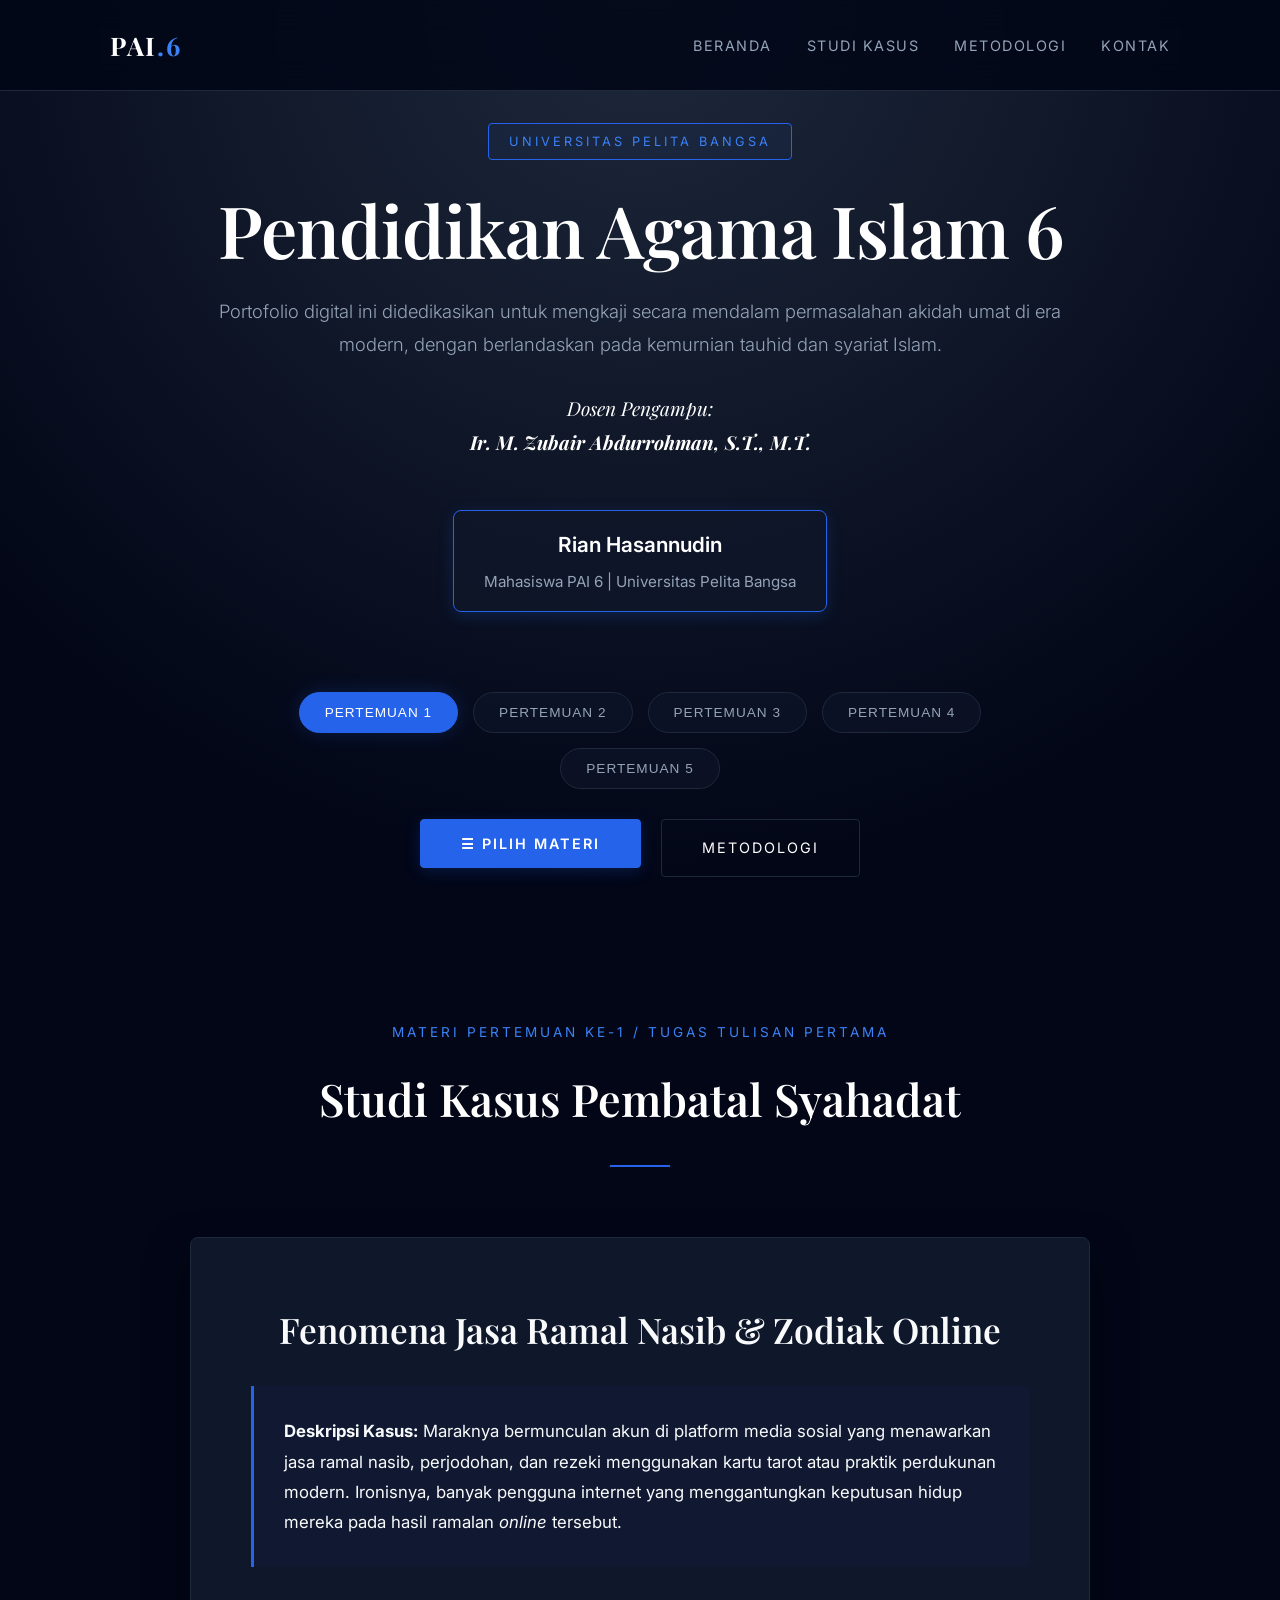
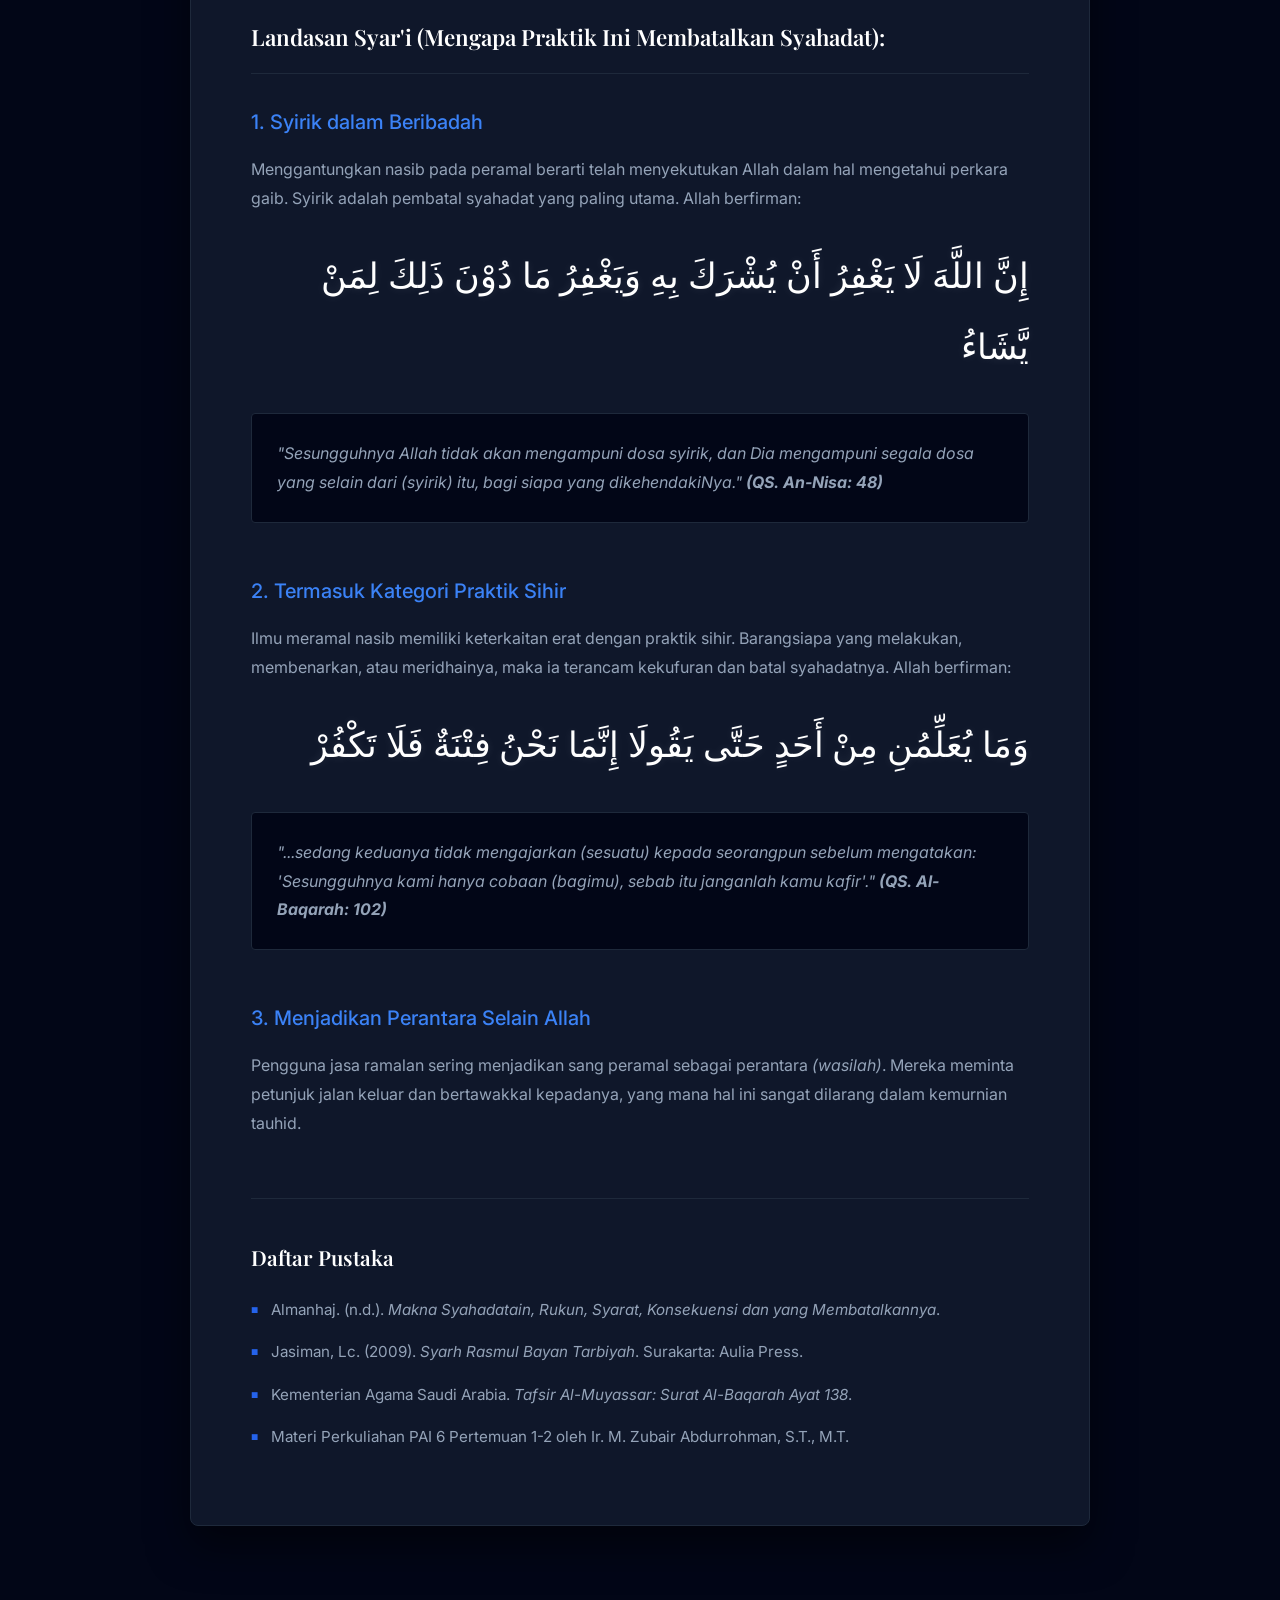
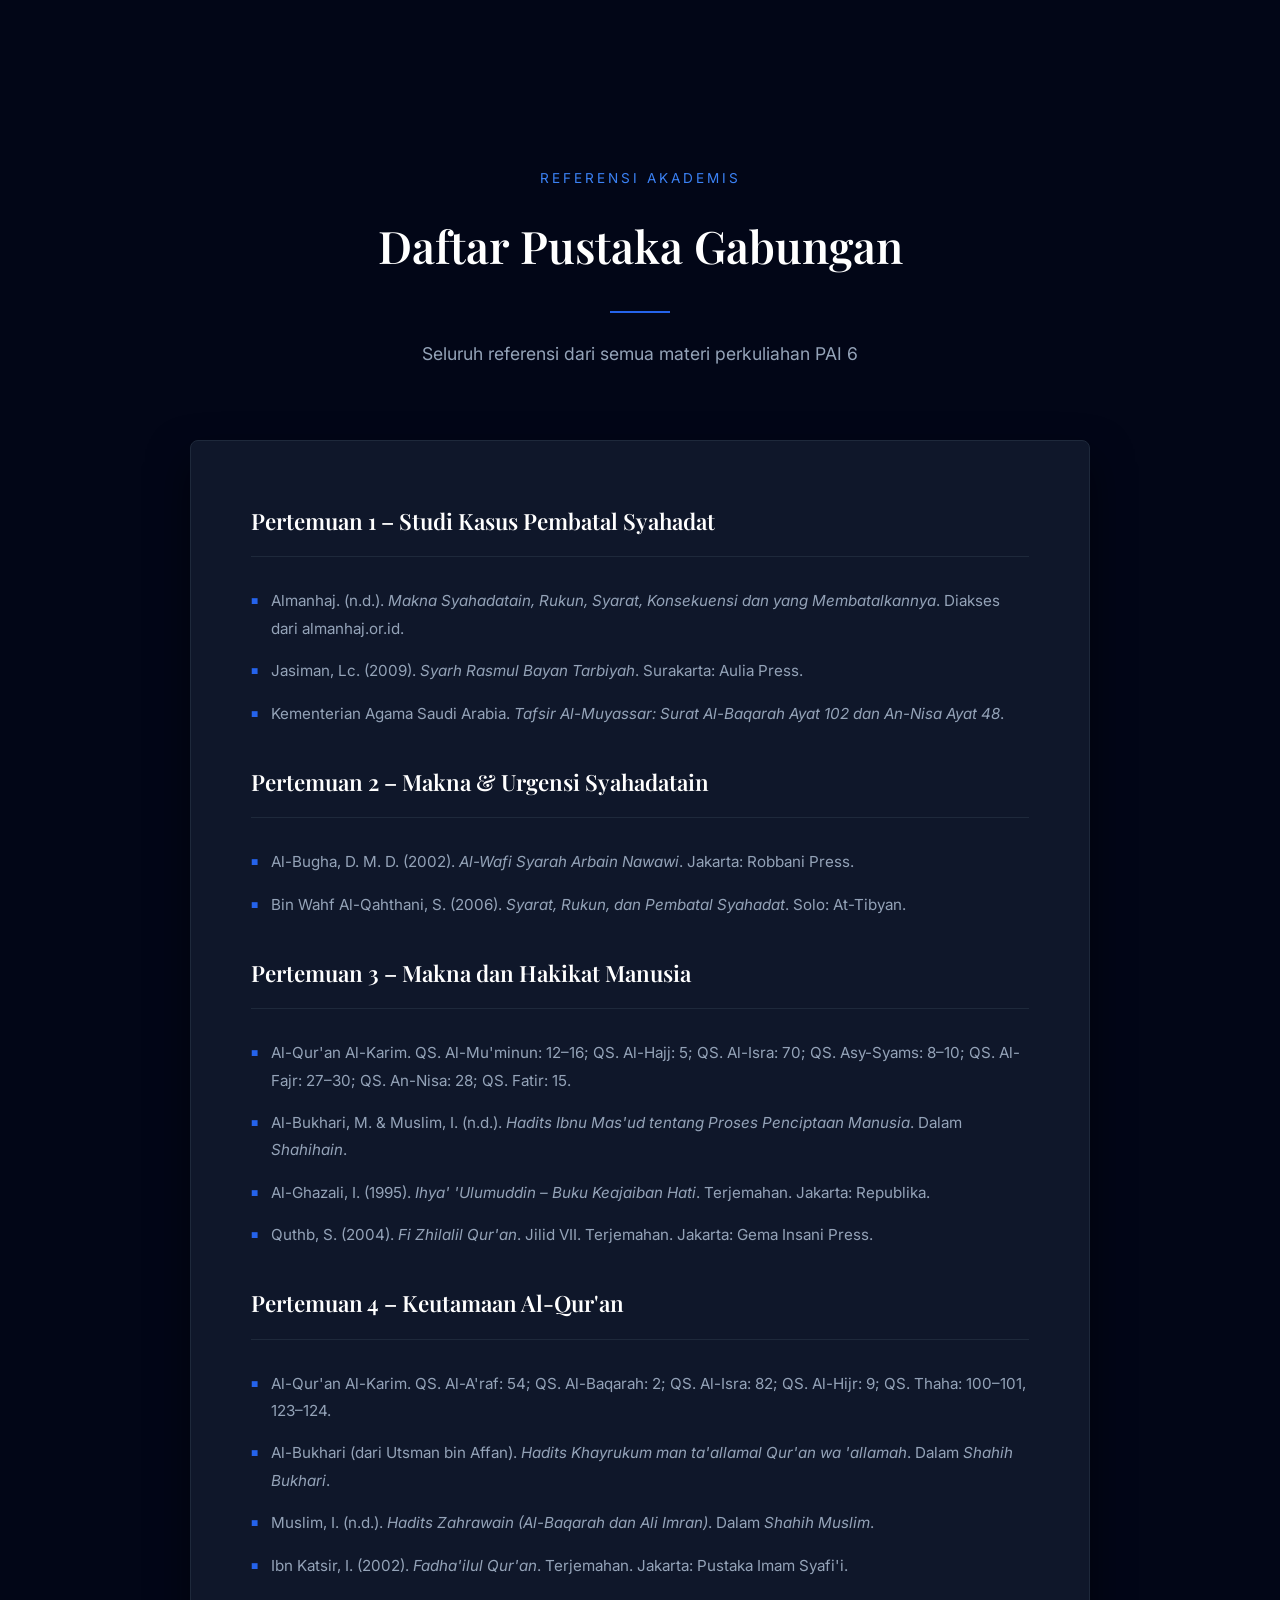
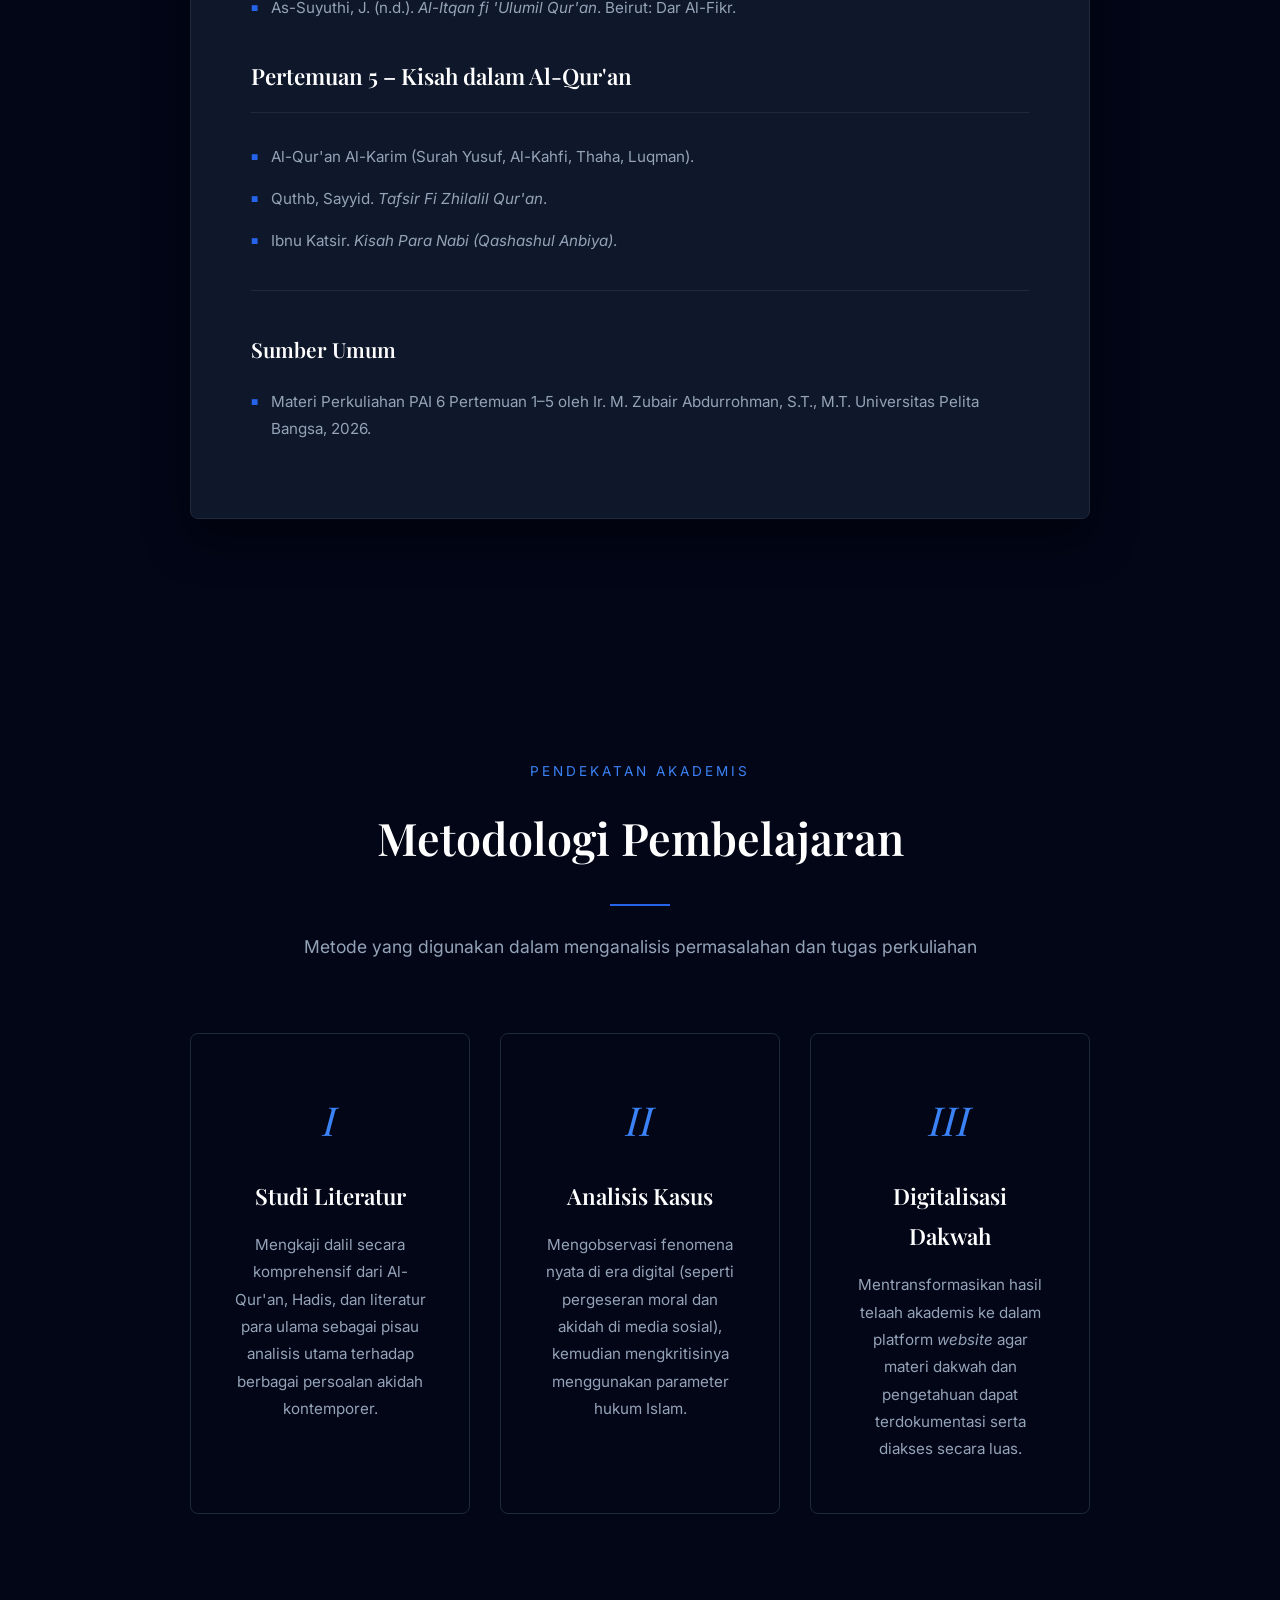
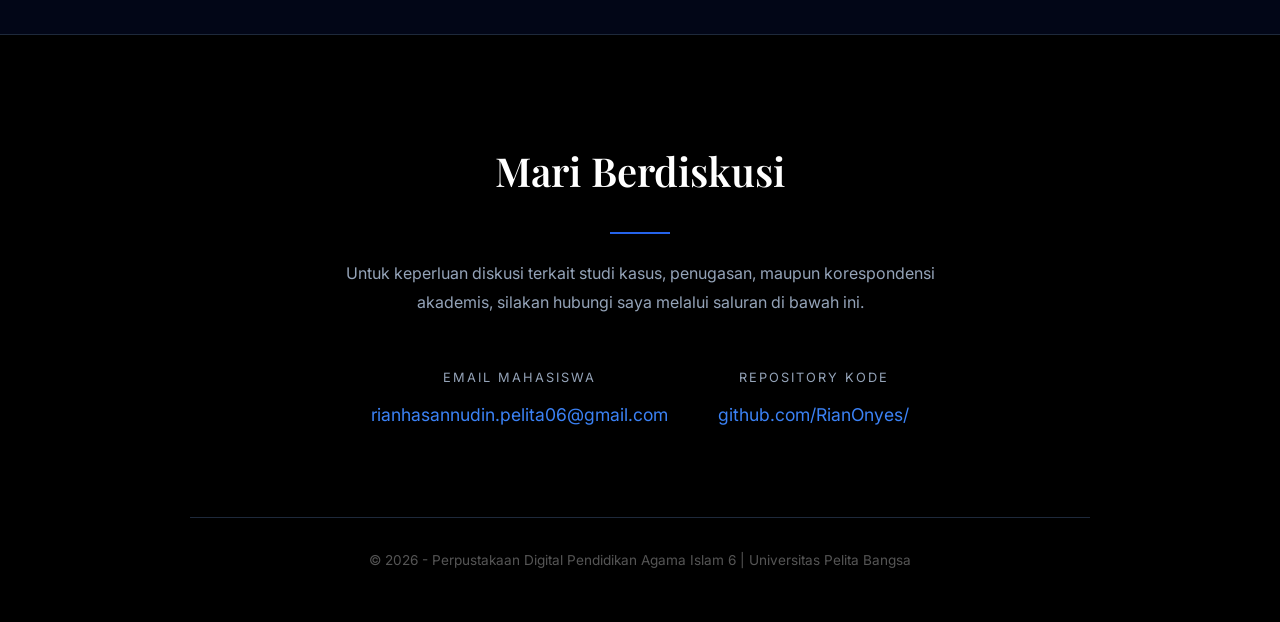
==== commit 270f8d40: "Update print statement from 'Hello' to 'Goodbye'" ====
--- a/index.html
+++ b/index.html
@@ -31,7 +31,7 @@
             
             <div class="biodata-card" style="background: rgba(15, 23, 42, 0.8); border: 1px solid var(--accent-blue); padding: 15px 30px; border-radius: 8px; display: inline-block; margin-bottom: 40px; box-shadow: 0 4px 15px var(--accent-glow); text-align: center;">
                 <h3 style="margin: 0; font-size: 1.3rem; color: #fff; font-family: 'Inter', sans-serif;">Rian Hasannudin</h3>
-                <p style="margin: 5px 0 0; font-size: 0.95rem; color: var(--text-muted); font-weight: 400;">NIM : 312310045 | Universitas Pelita Bangsa</p>
+                <p style="margin: 5px 0 0; font-size: 0.95rem; color: var(--text-muted); font-weight: 400;">Mahasiswa PAI 6 | Universitas Pelita Bangsa</p>
             </div>
                 <div class="material-nav-container">
                     <div class="material-nav-buttons">
@@ -563,10 +563,19 @@
                         </ul>
                     </div>
 
+                    <h4 class="case-title" style="margin-top: 35px;">Pertemuan 5 &ndash; Kisah dalam Al-Qur'an</h4>
+                    <div class="daftar-pustaka" style="margin-top: 0; padding-top: 0; border-top: none;">
+                        <ul>
+                            <li>Al-Qur'an Al-Karim (Surah Yusuf, Al-Kahfi, Thaha, Luqman).</li>
+                            <li>Quthb, Sayyid. <em>Tafsir Fi Zhilalil Qur'an</em>.</li>
+                            <li>Ibnu Katsir. <em>Kisah Para Nabi (Qashashul Anbiya)</em>.</li>
+                        </ul>
+                    </div>
+
                     <div class="daftar-pustaka" style="margin-top: 35px;">
                         <h4>Sumber Umum</h4>
                         <ul>
-                            <li>Materi Perkuliahan PAI 6 Pertemuan 1&ndash;4 oleh Ir. M. Zubair Abdurrohman, S.T., M.T. Universitas Pelita Bangsa, 2026.</li>
+                            <li>Materi Perkuliahan PAI 6 Pertemuan 1&ndash;5 oleh Ir. M. Zubair Abdurrohman, S.T., M.T. Universitas Pelita Bangsa, 2026.</li>
                         </ul>
                     </div>
 
--- a/style.css
+++ b/style.css
@@ -1,7 +1,3 @@
-/* =========================================
-   TEMA DARK BLUE ELEGANT (TECH LUXURY)
-========================================= */
-
 @import url('https://fonts.googleapis.com/css2?family=Inter:wght@300;400;500;600&family=Playfair+Display:ital,wght@0,400;0,600;0,700;1,400&display=swap');
 
 :root {
@@ -205,6 +201,30 @@
 /* --- SECTIONS UMUM --- */
 .section {
     padding: 120px 20px;
+    transition: opacity 0.5s ease, transform 0.5s ease;
+}
+
+/* Material Switching Classes */
+.materi-hidden {
+    display: none;
+    opacity: 0;
+    transform: translateY(20px);
+}
+
+.materi-active {
+    display: block !important;
+    animation: fadeInSlide 0.6s forwards ease-out;
+}
+
+@keyframes fadeInSlide {
+    from {
+        opacity: 0;
+        transform: translateY(20px);
+    }
+    to {
+        opacity: 1;
+        transform: translateY(0);
+    }
 }
 
 .bg-darker {
@@ -540,3 +560,44 @@
     from { opacity: 0; transform: translateX(-50%) translateY(-6px); }
     to   { opacity: 1; transform: translateX(-50%) translateY(0); }
 }
+/* --- MATERIAL NAV BUTTONS (ROLLOVER) --- */
+.material-nav-container {
+    margin: 40px auto 30px;
+    max-width: 800px;
+}
+
+.material-nav-buttons {
+    display: flex;
+    justify-content: center;
+    gap: 15px;
+    flex-wrap: wrap;
+}
+
+.m-nav-btn {
+    background: rgba(15, 23, 42, 0.6);
+    border: 1px solid var(--border-color);
+    color: var(--text-muted);
+    padding: 12px 25px;
+    border-radius: 50px;
+    font-size: 0.85rem;
+    font-weight: 500;
+    cursor: pointer;
+    transition: all 0.3s cubic-bezier(0.4, 0, 0.2, 1);
+    letter-spacing: 1px;
+    text-transform: uppercase;
+}
+
+.m-nav-btn:hover {
+    background: rgba(37, 99, 235, 0.1);
+    border-color: var(--accent-blue-hover);
+    color: #fff;
+    transform: translateY(-2px);
+    box-shadow: 0 5px 15px rgba(37, 99, 235, 0.2);
+}
+
+.m-nav-btn.active {
+    background: var(--accent-blue);
+    border-color: var(--accent-blue);
+    color: #fff;
+    box-shadow: 0 0 20px var(--accent-glow);
+}
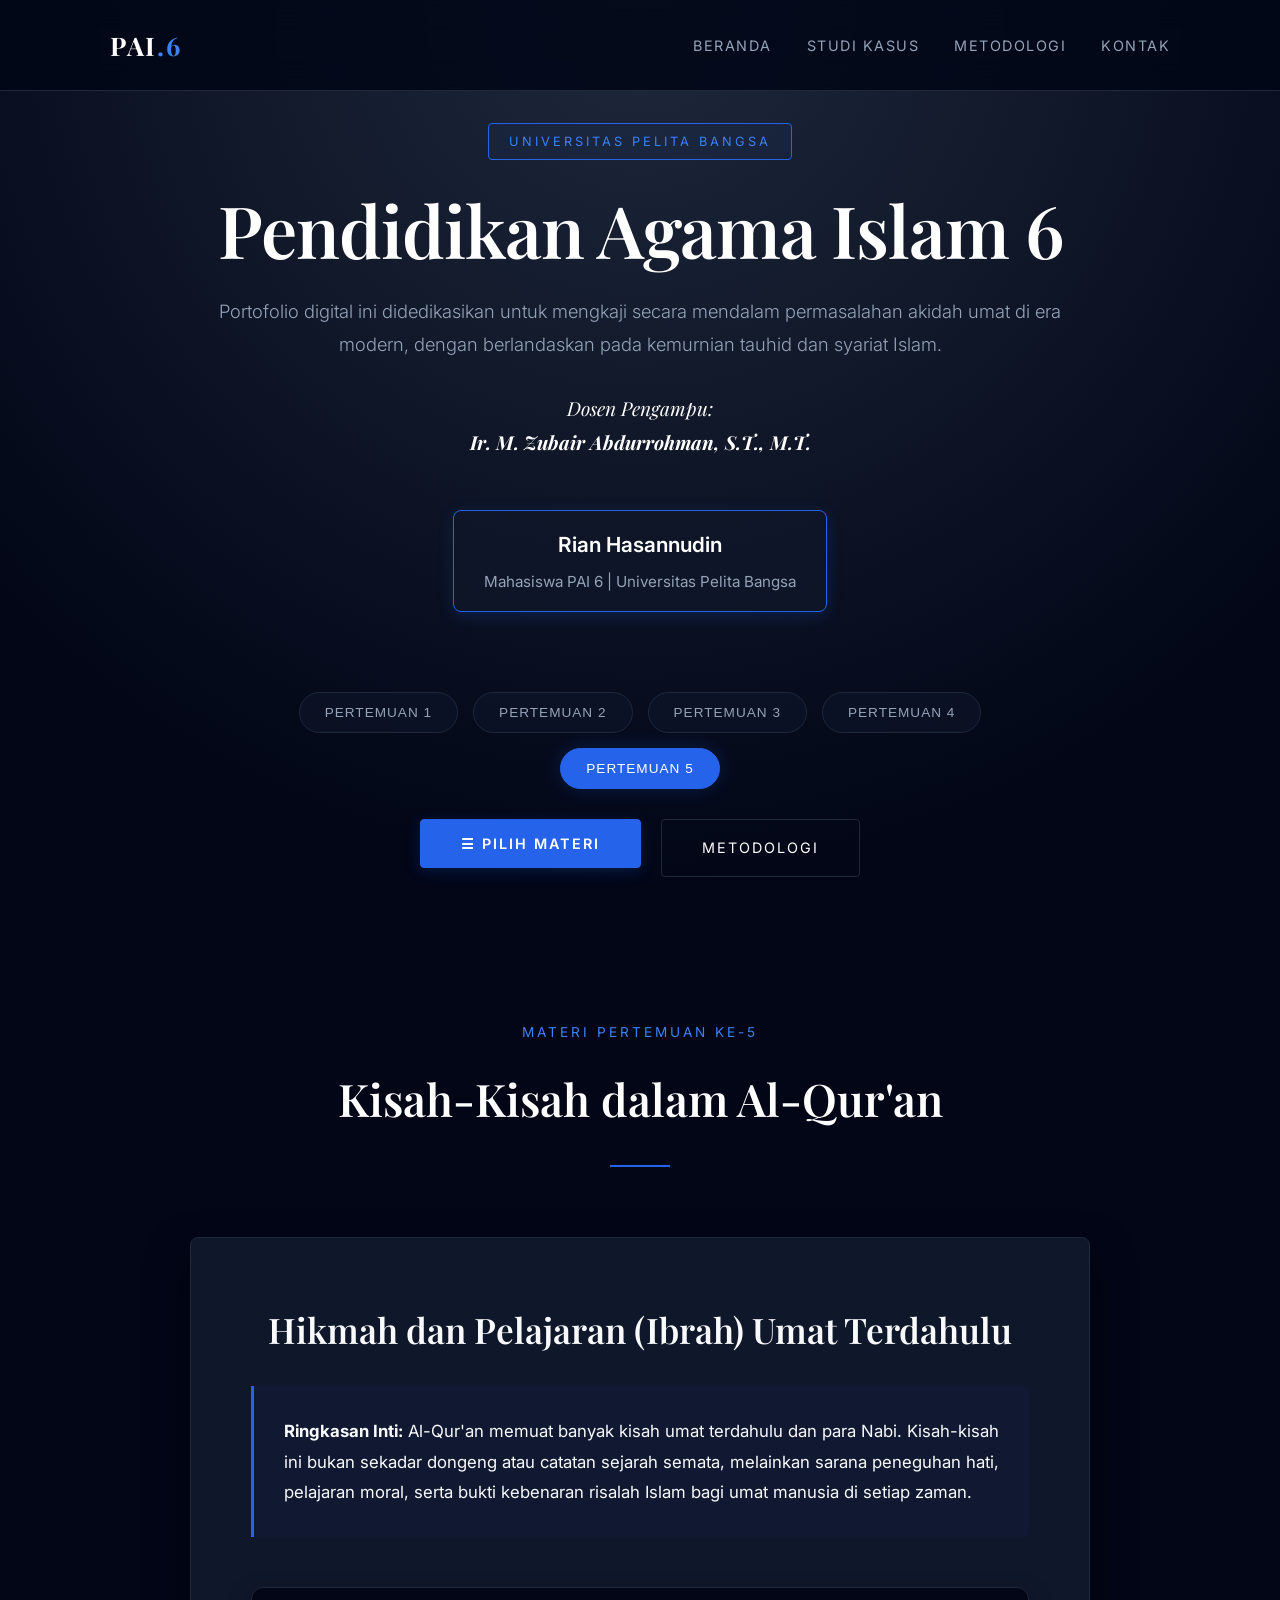
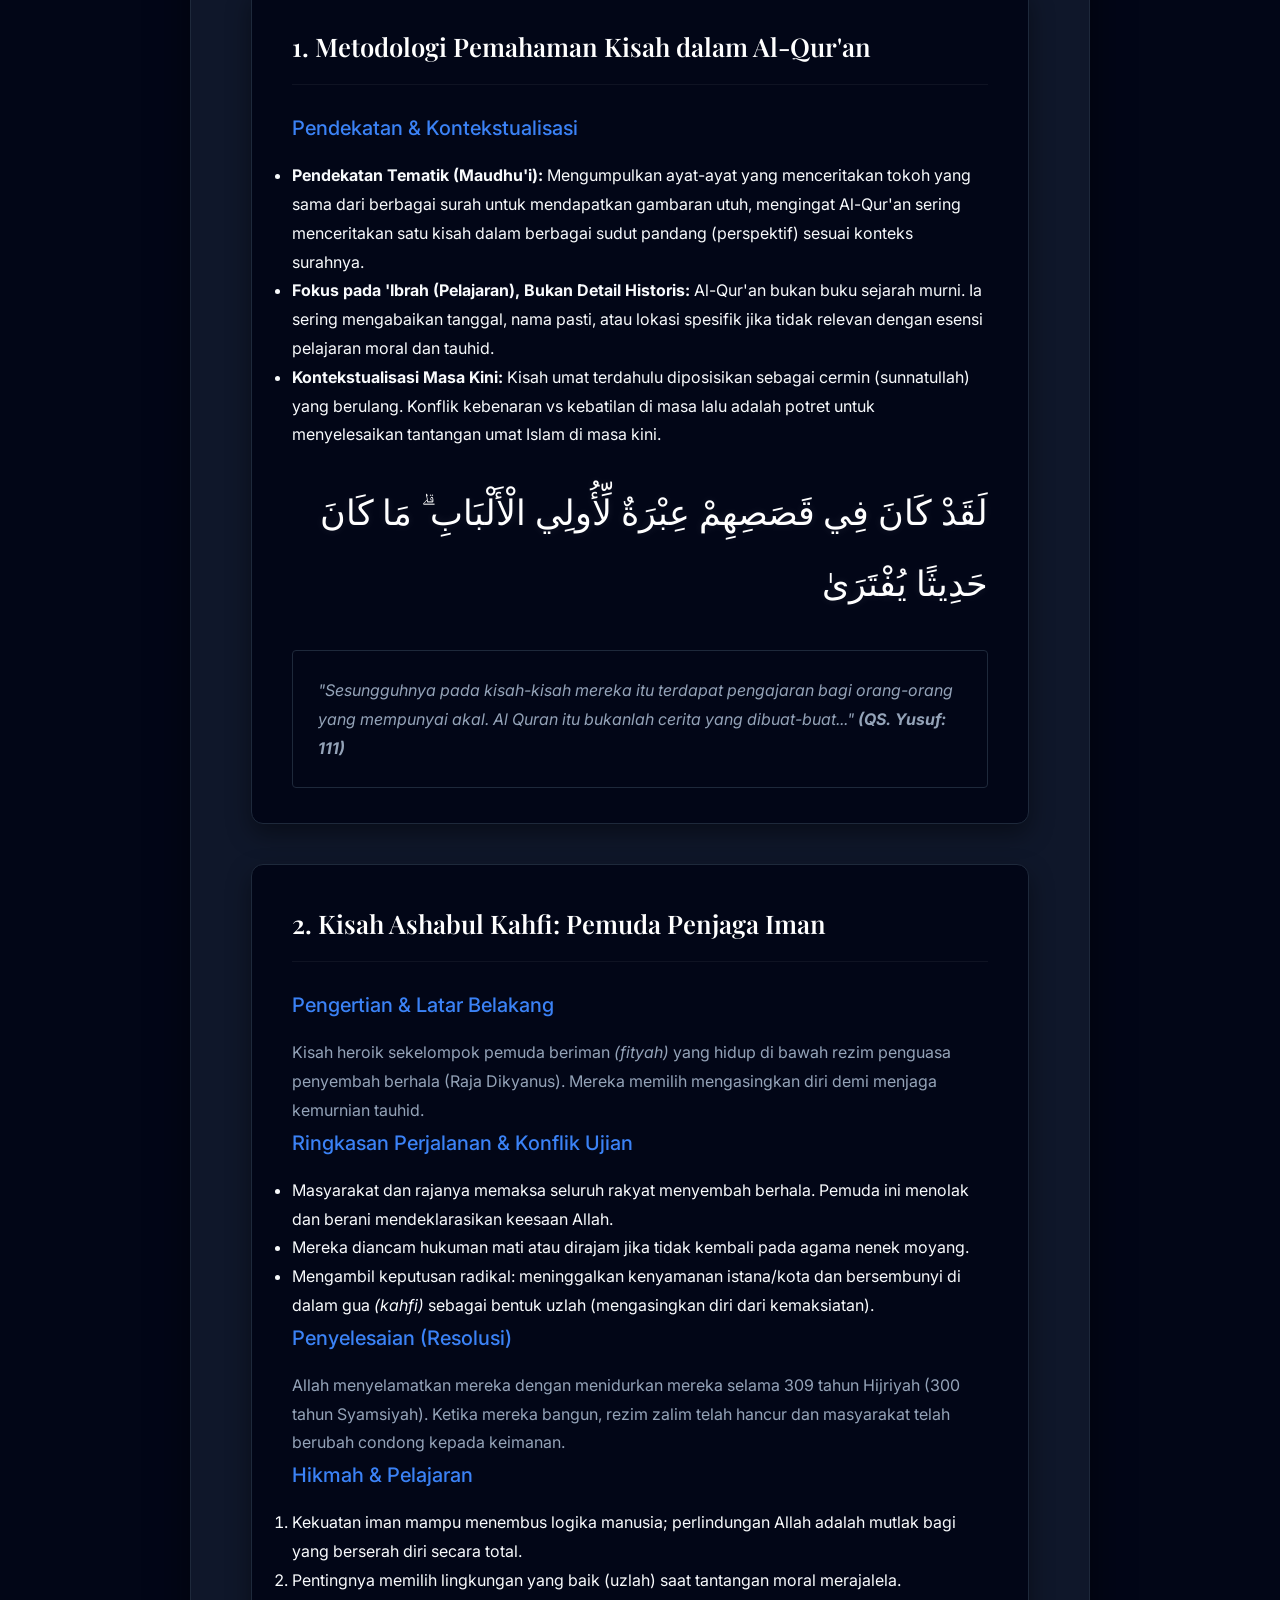
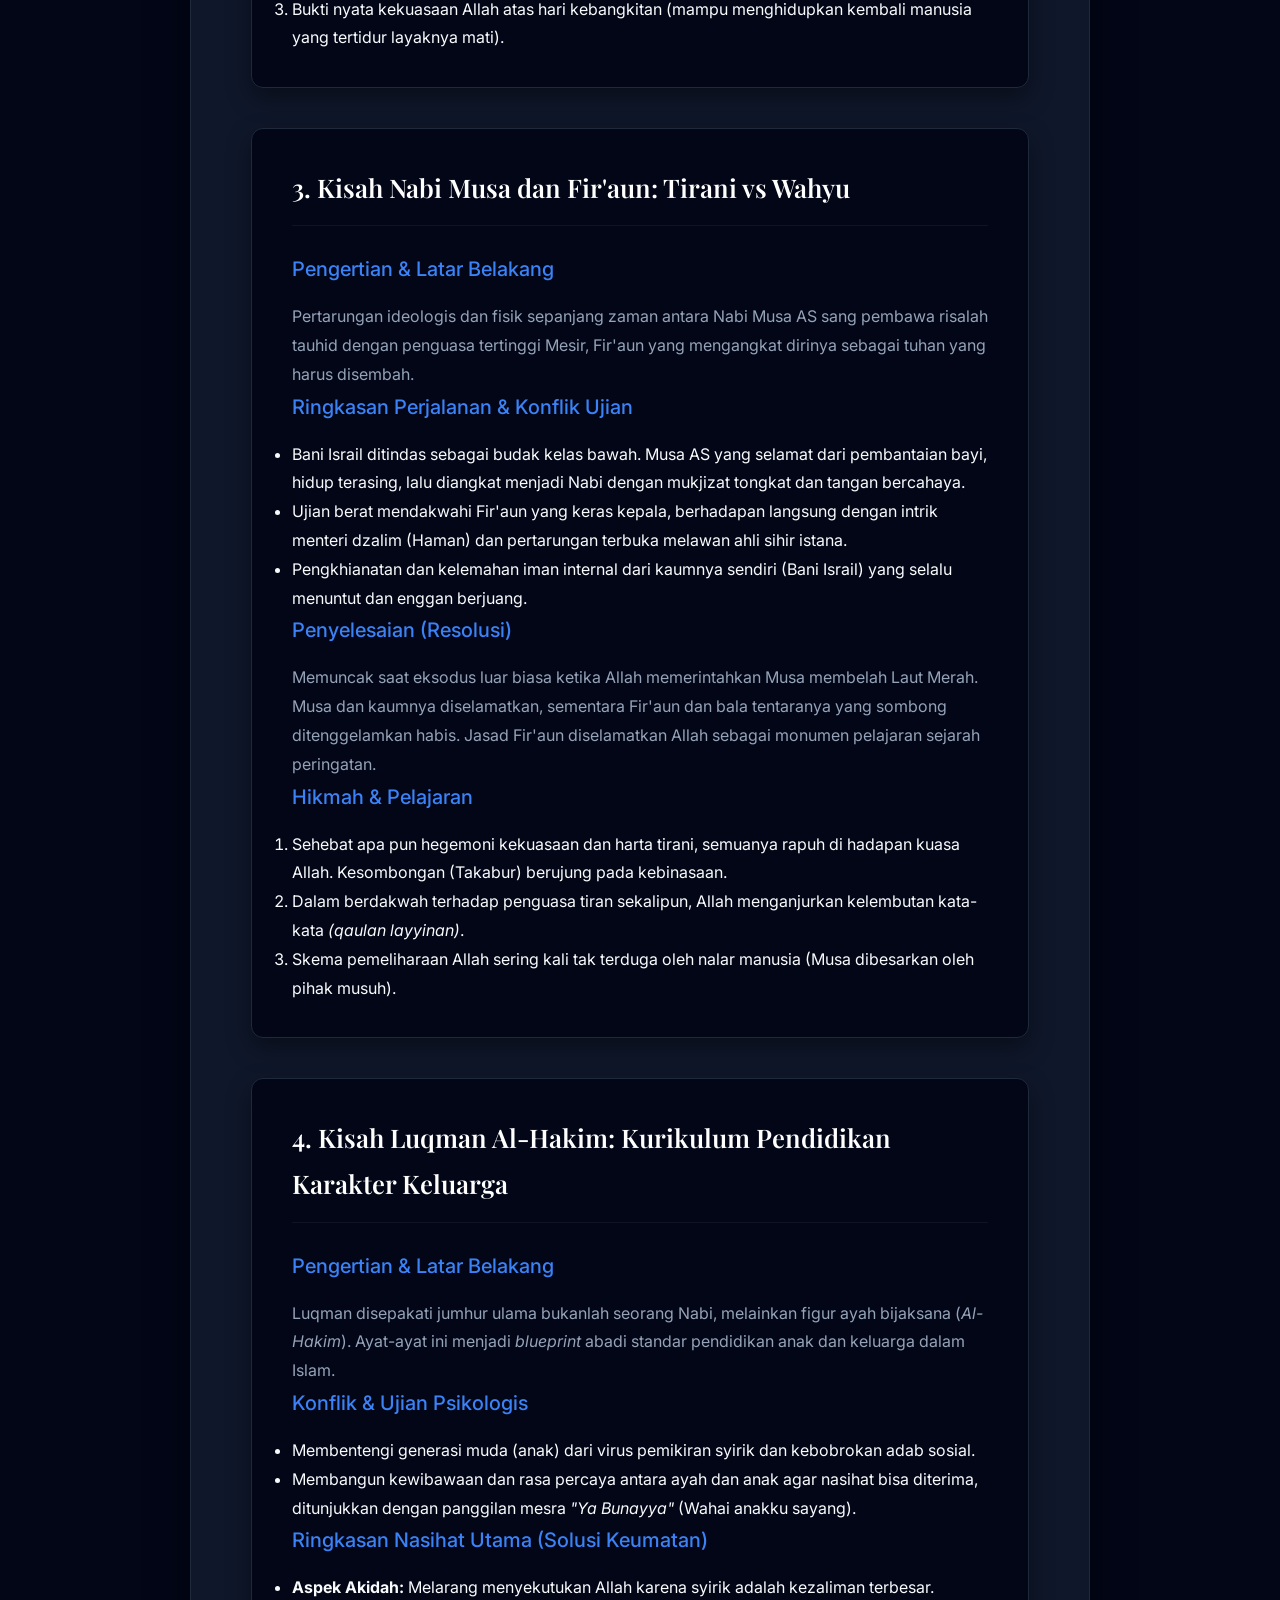
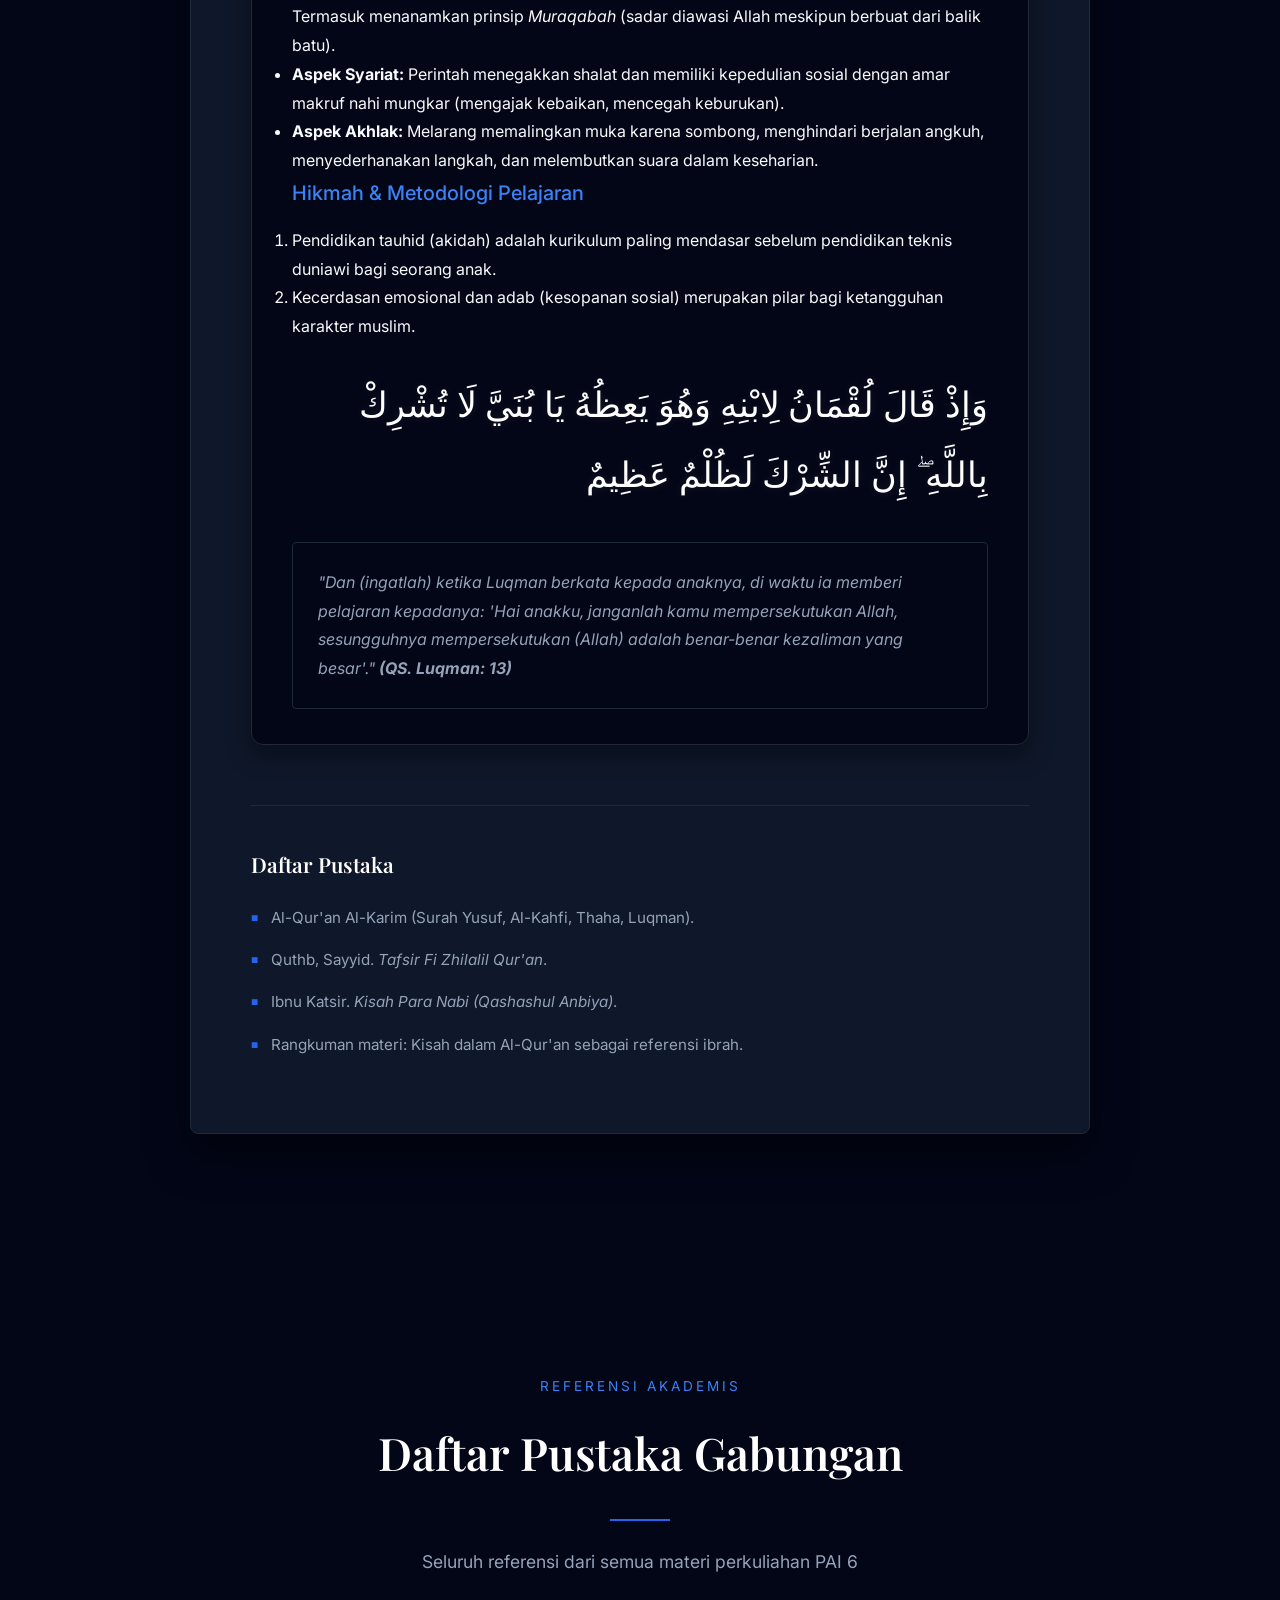
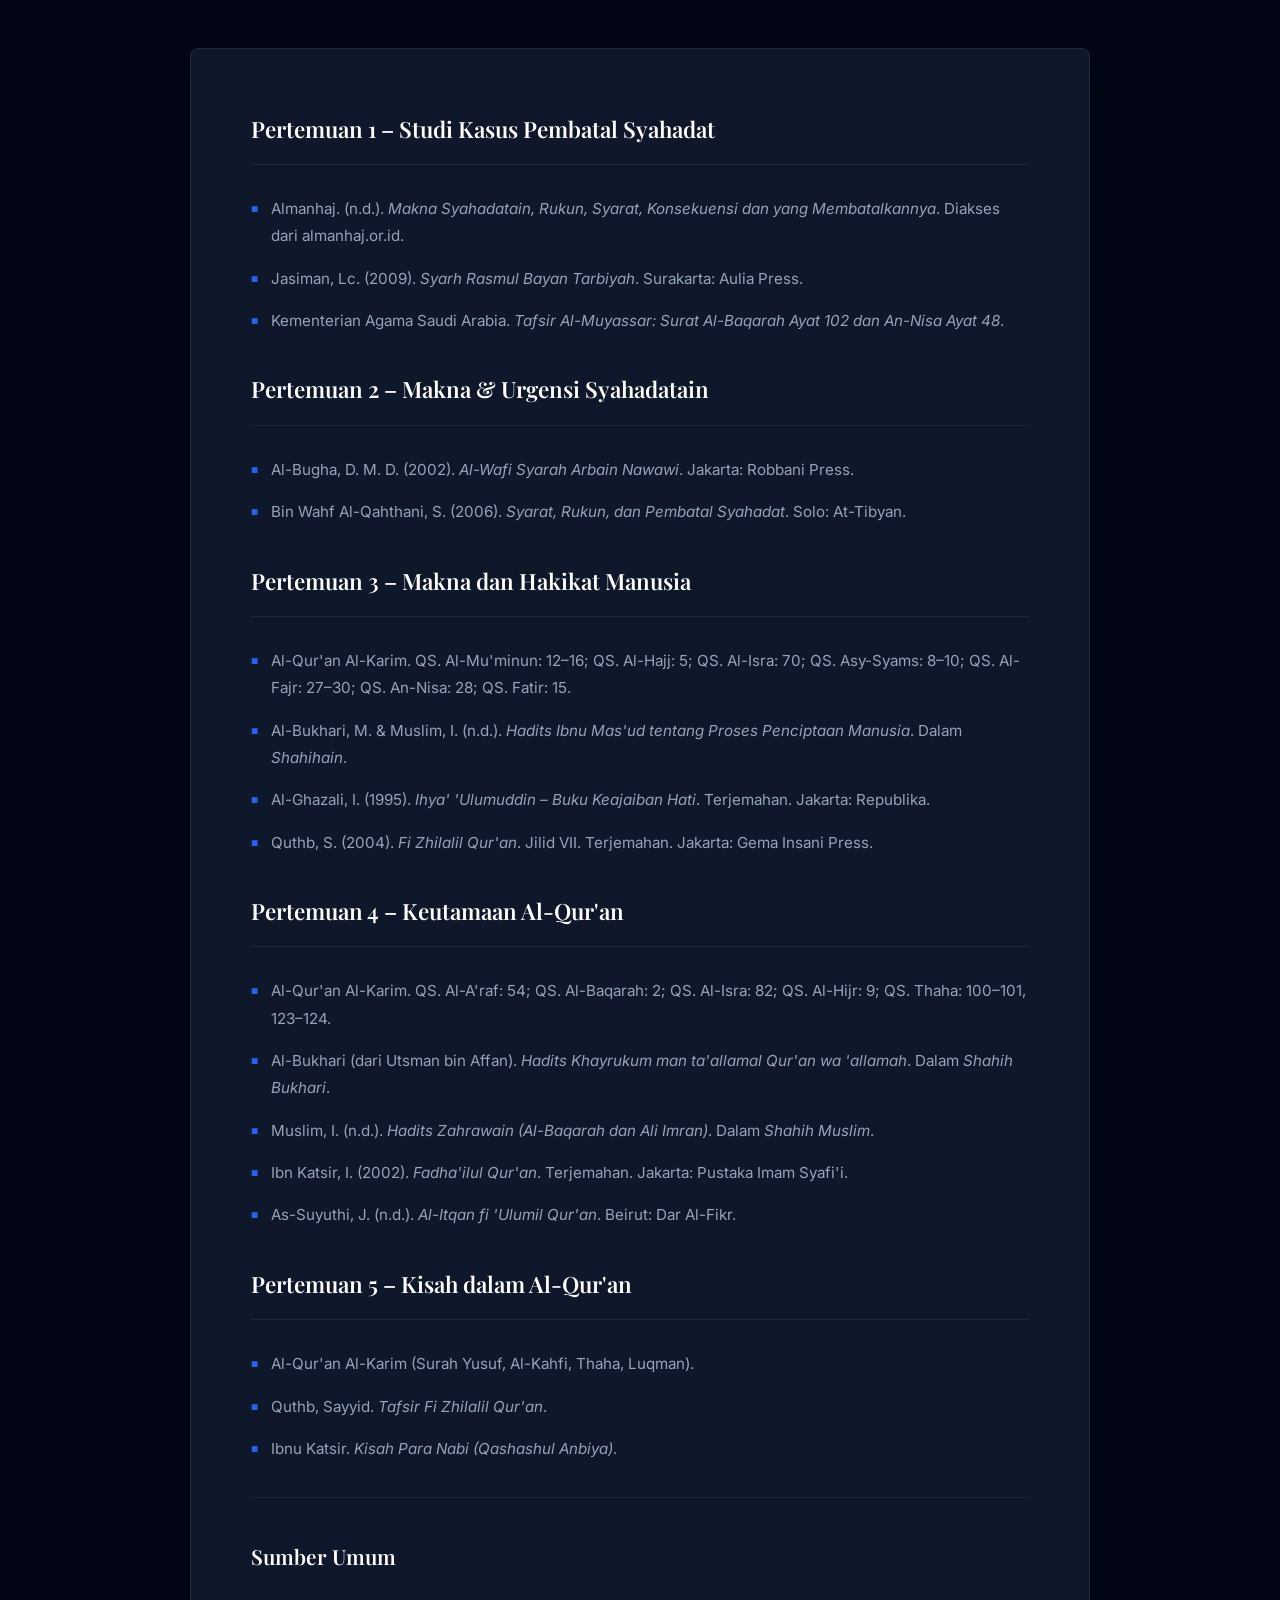
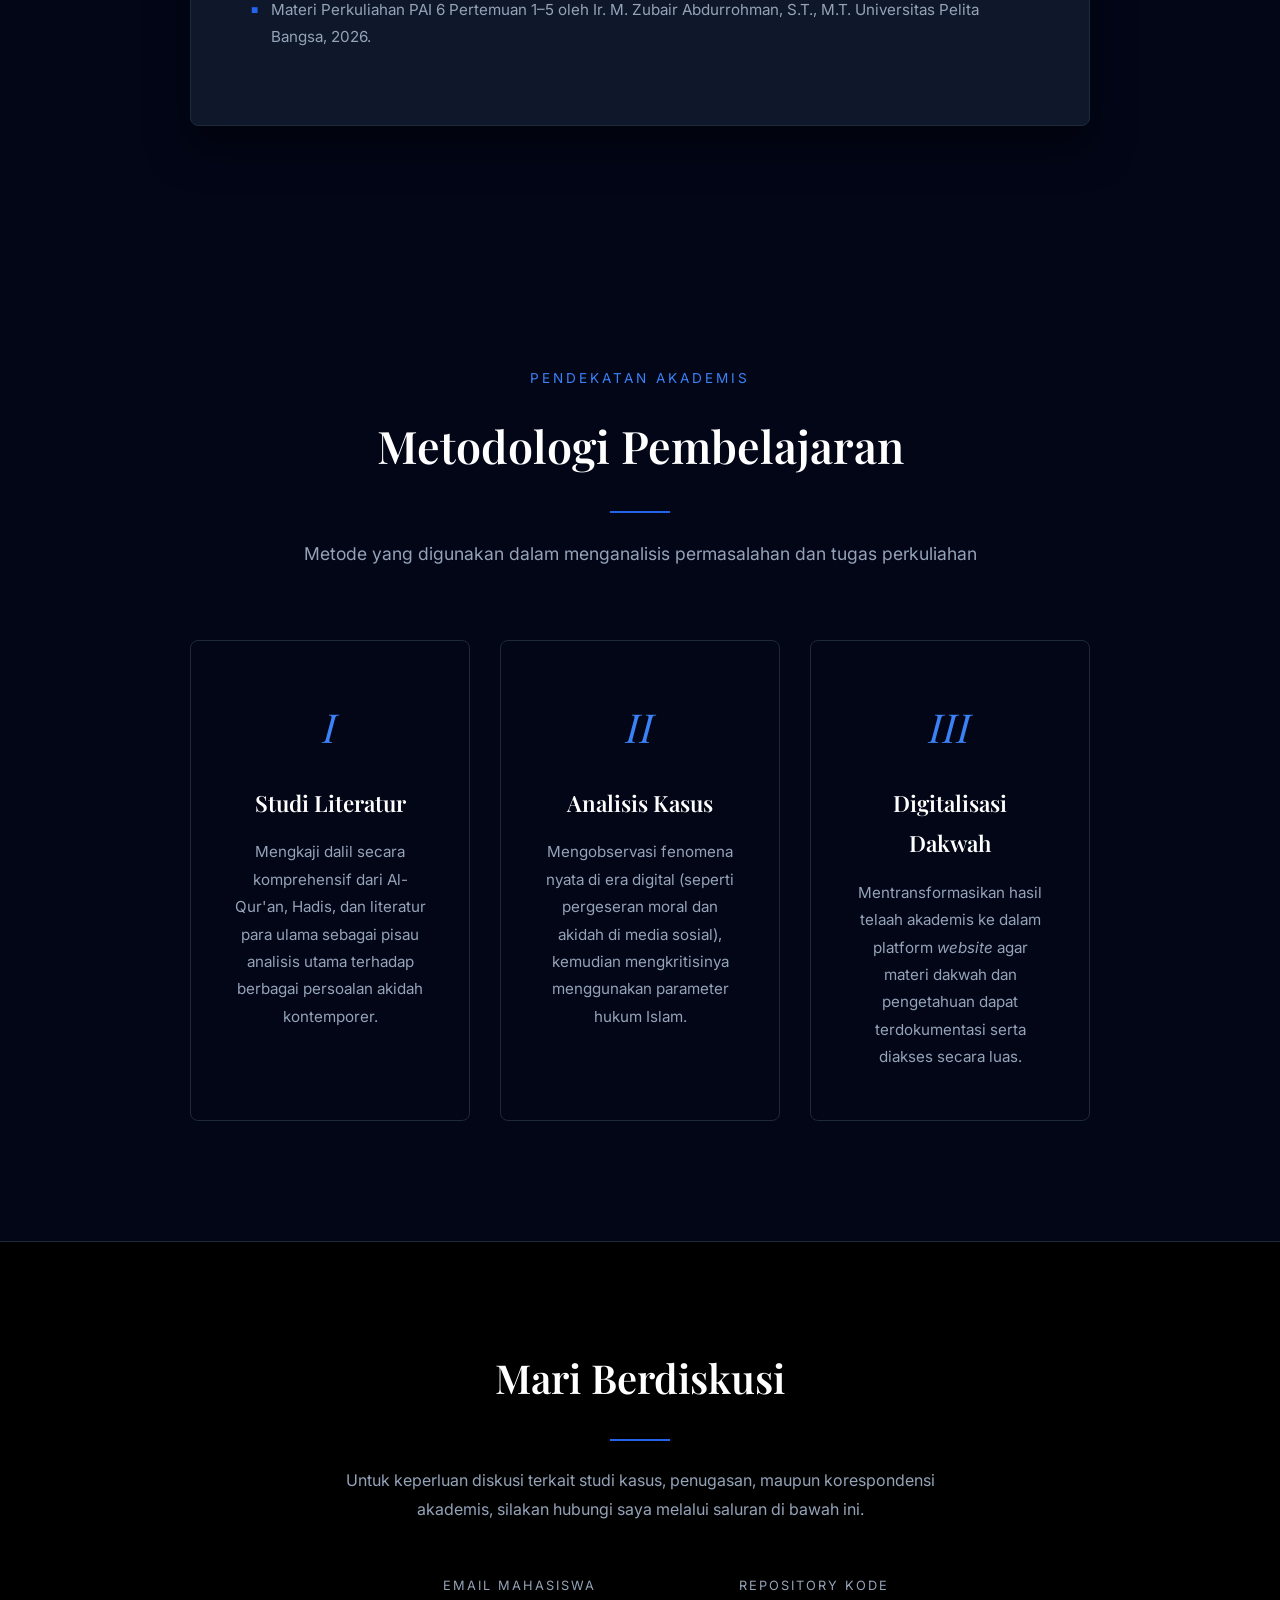
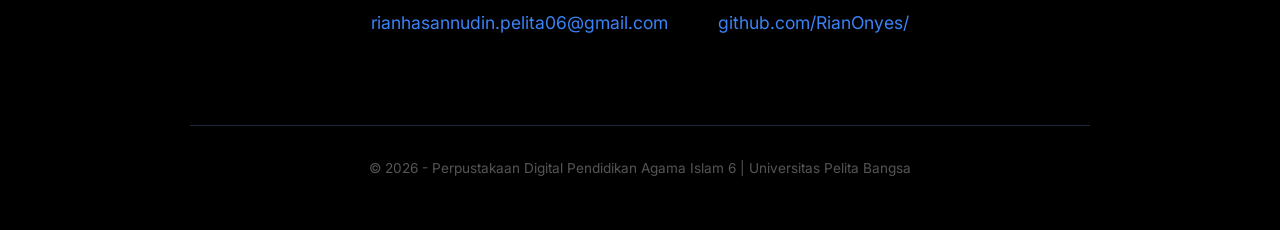
==== commit 00d33824: "Update print statement from 'Hello' to 'Goodbye'" ====
--- a/index.html
+++ b/index.html
@@ -457,44 +457,122 @@
 
                 <div class="case-body">
 
-                    <h4 class="case-title">1. Tujuan Pemaparan Kisah dalam Al-Qur'an</h4>
-                    <div class="reason-item">
-                        <ul style="padding-left: 20px; color: var(--text-muted); margin-bottom: 15px; margin-top: 10px;">
-                            <li style="margin-bottom: 10px;"><strong>Meneguhkan Hati:</strong> Menguatkan hati Rasulullah SAW dan kaum mukminin dalam menghadapi berbagai ujian dan rintangan dakwah.</li>
-                            <li style="margin-bottom: 10px;"><strong>Pelajaran (Ibrah):</strong> Mengambil hikmah dari kehancuran umat terdahulu yang mendustakan para nabi, serta kemenangan bagi orang yang bertakwa.</li>
-                            <li><strong>Bukti Kerasulan:</strong> Membuktikan kebenaran Nabi Muhammad SAW, karena beliau yang tidak bisa baca tulis (<em>ummi</em>) mampu mengisahkan peristiwa masa lalu secara akurat murni dari wahyu.</li>
-                        </ul>
-                        <div class="arabic">لَقَدْ كَانَ فِي قَصَصِهِمْ عِبْرَةٌ لِّأُولِي الْأَلْبَابِ ۗ مَا كَانَ حَدِيثًا يُفْتَرَىٰ</div>
-                        <div class="terjemahan">"Sesungguhnya pada kisah-kisah mereka itu terdapat pengajaran bagi orang-orang yang mempunyai akal. Al Quran itu bukanlah cerita yang dibuat-buat..." <strong>(QS. Yusuf: 111)</strong></div>
-                    </div>
-
-                    <h4 class="case-title">2. Kisah Ashabul Kahfi: Keteguhan Akidah Pemuda</h4>
-                    <div class="reason-item">
-                        <p>Kisah sekelompok pemuda yang bersembunyi di dalam gua untuk menyelamatkan iman mereka dari penguasa yang musyrik. Allah menidurkan mereka selama lebih dari 300 tahun.</p>
-                        <ul style="padding-left: 20px; color: var(--text-muted); margin-bottom: 15px; margin-top: 10px;">
-                            <li style="margin-bottom: 10px;"><strong>Hikmah:</strong> Pemuda adalah kekuatan perubahan jika dilandasi akidah yang lurus.</li>
-                            <li style="margin-bottom: 10px;"><strong>Perlindungan Allah:</strong> Allah Maha Mampu melindungi hamba-hamba-Nya meskipun kondisi terlihat mustahil.</li>
-                        </ul>
-                    </div>
-
-                    <h4 class="case-title">3. Kisah Nabi Musa dan Fir'aun: Kesombongan vs Kebenaran</h4>
-                    <div class="reason-item">
-                        <p>Pertarungan epik antara Nabi Musa AS yang membawa mukjizat ilahiah melawan Fir'aun yang memproklamirkan dirinya sebagai tuhan. Meskipun memiliki kekuasaan mutlak, Fir'aun akhirnya binasa tenggelam di Laut Merah.</p>
-                        <ul style="padding-left: 20px; color: var(--text-muted); margin-bottom: 15px; margin-top: 10px;">
-                            <li style="margin-bottom: 10px;"><strong>Hikmah:</strong> Kekuasaan dan harta tidak akan mampu melawan ketetapan Allah. Keangkuhan manusia hanya akan membawa pada kehancuran.</li>
-                            <li style="margin-bottom: 10px;"><strong>Kesabaran:</strong> Perjuangan menegakkan kebenaran butuh kesabaran dan keyakinan total kepada pertolongan Allah.</li>
-                        </ul>
-                    </div>
-
-                    <h4 class="case-title">4. Kisah Luqman Al-Hakim: Pendidikan Integritas Keluarga</h4>
-                    <div class="reason-item">
-                        <p>Seorang ayah saleh yang diabadikan nasihatnya kepada putranya. Ia bukan seorang Nabi, namun dikaruniai kebijaksanaan (<em>Al-Hikmah</em>).</p>
-                        <ul style="padding-left: 20px; color: var(--text-muted); margin-bottom: 15px; margin-top: 10px;">
-                            <li style="margin-bottom: 10px;"><strong>Prioritas Tauhid:</strong> Nasihat pertama dan utama adalah larangan berbuat kesyirikan <em>(La tusyrik billah)</em>.</li>
-                            <li style="margin-bottom: 10px;"><strong>Adab Bersosial:</strong> Larangan bersikap sombong pada sesama, berjalan dengan angkuh, serta anjuran untuk melunakkan suara.</li>
-                        </ul>
-                        <div class="arabic">وَإِذْ قَالَ لُقْمَانُ لِابْنِهِ وَهُوَ يَعِظُهُ يَا بُنَيَّ لَا تُشْرِكْ بِاللَّهِ ۖ إِنَّ الشِّرْكَ لَظُلْمٌ عَظِيمٌ</div>
-                        <div class="terjemahan">"Dan (ingatlah) ketika Luqman berkata kepada anaknya, di waktu ia memberi pelajaran kepadanya: 'Hai anakku, janganlah kamu mempersekutukan Allah, sesungguhnya mempersekutukan (Allah) adalah benar-benar kezaliman yang besar'." <strong>(QS. Luqman: 13)</strong></div>
+                    <div class="story-card">
+                        <h4 class="case-title">1. Metodologi Pemahaman Kisah dalam Al-Qur'an</h4>
+                        <div class="reason-item">
+                            <div class="sub-card-container">
+                                <div class="sub-card" style="grid-column: 1 / -1;">
+                                    <h5>Pendekatan & Kontekstualisasi</h5>
+                                    <ul>
+                                        <li><strong>Pendekatan Tematik (Maudhu'i):</strong> Mengumpulkan ayat-ayat yang menceritakan tokoh yang sama dari berbagai surah untuk mendapatkan gambaran utuh, mengingat Al-Qur'an sering menceritakan satu kisah dalam berbagai sudut pandang (perspektif) sesuai konteks surahnya.</li>
+                                        <li><strong>Fokus pada 'Ibrah (Pelajaran), Bukan Detail Historis:</strong> Al-Qur'an bukan buku sejarah murni. Ia sering mengabaikan tanggal, nama pasti, atau lokasi spesifik jika tidak relevan dengan esensi pelajaran moral dan tauhid.</li>
+                                        <li><strong>Kontekstualisasi Masa Kini:</strong> Kisah umat terdahulu diposisikan sebagai cermin (sunnatullah) yang berulang. Konflik kebenaran vs kebatilan di masa lalu adalah potret untuk menyelesaikan tantangan umat Islam di masa kini.</li>
+                                    </ul>
+                                </div>
+                            </div>
+                            <div class="arabic">لَقَدْ كَانَ فِي قَصَصِهِمْ عِبْرَةٌ لِّأُولِي الْأَلْبَابِ ۗ مَا كَانَ حَدِيثًا يُفْتَرَىٰ</div>
+                            <div class="terjemahan">"Sesungguhnya pada kisah-kisah mereka itu terdapat pengajaran bagi orang-orang yang mempunyai akal. Al Quran itu bukanlah cerita yang dibuat-buat..." <strong>(QS. Yusuf: 111)</strong></div>
+                        </div>
+                    </div>
+
+                    <div class="story-card">
+                        <h4 class="case-title">2. Kisah Ashabul Kahfi: Pemuda Penjaga Iman</h4>
+                        <div class="reason-item">
+                            <div class="sub-card-container">
+                                <div class="sub-card">
+                                    <h5>Pengertian & Latar Belakang</h5>
+                                    <p>Kisah heroik sekelompok pemuda beriman <em>(fityah)</em> yang hidup di bawah rezim penguasa penyembah berhala (Raja Dikyanus). Mereka memilih mengasingkan diri demi menjaga kemurnian tauhid.</p>
+                                </div>
+                                <div class="sub-card">
+                                    <h5>Ringkasan Perjalanan & Konflik Ujian</h5>
+                                    <ul>
+                                        <li>Masyarakat dan rajanya memaksa seluruh rakyat menyembah berhala. Pemuda ini menolak dan berani mendeklarasikan keesaan Allah.</li>
+                                        <li>Mereka diancam hukuman mati atau dirajam jika tidak kembali pada agama nenek moyang.</li>
+                                        <li>Mengambil keputusan radikal: meninggalkan kenyamanan istana/kota dan bersembunyi di dalam gua <em>(kahfi)</em> sebagai bentuk uzlah (mengasingkan diri dari kemaksiatan).</li>
+                                    </ul>
+                                </div>
+                                <div class="sub-card">
+                                    <h5>Penyelesaian (Resolusi)</h5>
+                                    <p>Allah menyelamatkan mereka dengan menidurkan mereka selama 309 tahun Hijriyah (300 tahun Syamsiyah). Ketika mereka bangun, rezim zalim telah hancur dan masyarakat telah berubah condong kepada keimanan.</p>
+                                </div>
+                                <div class="sub-card">
+                                    <h5>Hikmah & Pelajaran</h5>
+                                    <ol>
+                                        <li>Kekuatan iman mampu menembus logika manusia; perlindungan Allah adalah mutlak bagi yang berserah diri secara total.</li>
+                                        <li>Pentingnya memilih lingkungan yang baik (uzlah) saat tantangan moral merajalela.</li>
+                                        <li>Bukti nyata kekuasaan Allah atas hari kebangkitan (mampu menghidupkan kembali manusia yang tertidur layaknya mati).</li>
+                                    </ol>
+                                </div>
+                            </div>
+                        </div>
+                    </div>
+
+                    <div class="story-card">
+                        <h4 class="case-title">3. Kisah Nabi Musa dan Fir'aun: Tirani vs Wahyu</h4>
+                        <div class="reason-item">
+                            <div class="sub-card-container">
+                                <div class="sub-card">
+                                    <h5>Pengertian & Latar Belakang</h5>
+                                    <p>Pertarungan ideologis dan fisik sepanjang zaman antara Nabi Musa AS sang pembawa risalah tauhid dengan penguasa tertinggi Mesir, Fir'aun yang mengangkat dirinya sebagai tuhan yang harus disembah.</p>
+                                </div>
+                                <div class="sub-card">
+                                    <h5>Ringkasan Perjalanan & Konflik Ujian</h5>
+                                    <ul>
+                                        <li>Bani Israil ditindas sebagai budak kelas bawah. Musa AS yang selamat dari pembantaian bayi, hidup terasing, lalu diangkat menjadi Nabi dengan mukjizat tongkat dan tangan bercahaya.</li>
+                                        <li>Ujian berat mendakwahi Fir'aun yang keras kepala, berhadapan langsung dengan intrik menteri dzalim (Haman) dan pertarungan terbuka melawan ahli sihir istana.</li>
+                                        <li>Pengkhianatan dan kelemahan iman internal dari kaumnya sendiri (Bani Israil) yang selalu menuntut dan enggan berjuang.</li>
+                                    </ul>
+                                </div>
+                                <div class="sub-card">
+                                    <h5>Penyelesaian (Resolusi)</h5>
+                                    <p>Memuncak saat eksodus luar biasa ketika Allah memerintahkan Musa membelah Laut Merah. Musa dan kaumnya diselamatkan, sementara Fir'aun dan bala tentaranya yang sombong ditenggelamkan habis. Jasad Fir'aun diselamatkan Allah sebagai monumen pelajaran sejarah peringatan.</p>
+                                </div>
+                                <div class="sub-card">
+                                    <h5>Hikmah & Pelajaran</h5>
+                                    <ol>
+                                        <li>Sehebat apa pun hegemoni kekuasaan dan harta tirani, semuanya rapuh di hadapan kuasa Allah. Kesombongan (Takabur) berujung pada kebinasaan.</li>
+                                        <li>Dalam berdakwah terhadap penguasa tiran sekalipun, Allah menganjurkan kelembutan kata-kata <em>(qaulan layyinan)</em>.</li>
+                                        <li>Skema pemeliharaan Allah sering kali tak terduga oleh nalar manusia (Musa dibesarkan oleh pihak musuh).</li>
+                                    </ol>
+                                </div>
+                            </div>
+                        </div>
+                    </div>
+
+                    <div class="story-card">
+                        <h4 class="case-title">4. Kisah Luqman Al-Hakim: Kurikulum Pendidikan Karakter Keluarga</h4>
+                        <div class="reason-item">
+                            <div class="sub-card-container">
+                                <div class="sub-card">
+                                    <h5>Pengertian & Latar Belakang</h5>
+                                    <p>Luqman disepakati jumhur ulama bukanlah seorang Nabi, melainkan figur ayah bijaksana (<em>Al-Hakim</em>). Ayat-ayat ini menjadi <em>blueprint</em> abadi standar pendidikan anak dan keluarga dalam Islam.</p>
+                                </div>
+                                <div class="sub-card">
+                                    <h5>Konflik & Ujian Psikologis</h5>
+                                    <ul>
+                                        <li>Membentengi generasi muda (anak) dari virus pemikiran syirik dan kebobrokan adab sosial.</li>
+                                        <li>Membangun kewibawaan dan rasa percaya antara ayah dan anak agar nasihat bisa diterima, ditunjukkan dengan panggilan mesra <em>"Ya Bunayya"</em> (Wahai anakku sayang).</li>
+                                    </ul>
+                                </div>
+                                <div class="sub-card">
+                                    <h5>Ringkasan Nasihat Utama (Solusi Keumatan)</h5>
+                                    <ul>
+                                        <li><strong>Aspek Akidah:</strong> Melarang menyekutukan Allah karena syirik adalah kezaliman terbesar. Termasuk menanamkan prinsip <em>Muraqabah</em> (sadar diawasi Allah meskipun berbuat dari balik batu).</li>
+                                        <li><strong>Aspek Syariat:</strong> Perintah menegakkan shalat dan memiliki kepedulian sosial dengan amar makruf nahi mungkar (mengajak kebaikan, mencegah keburukan).</li>
+                                        <li><strong>Aspek Akhlak:</strong> Melarang memalingkan muka karena sombong, menghindari berjalan angkuh, menyederhanakan langkah, dan melembutkan suara dalam keseharian.</li>
+                                    </ul>
+                                </div>
+                                <div class="sub-card">
+                                    <h5>Hikmah & Metodologi Pelajaran</h5>
+                                    <ol>
+                                        <li>Pendidikan tauhid (akidah) adalah kurikulum paling mendasar sebelum pendidikan teknis duniawi bagi seorang anak.</li>
+                                        <li>Kecerdasan emosional dan adab (kesopanan sosial) merupakan pilar bagi ketangguhan karakter muslim.</li>
+                                    </ol>
+                                </div>
+                            </div>
+                            <div class="arabic">وَإِذْ قَالَ لُقْمَانُ لِابْنِهِ وَهُوَ يَعِظُهُ يَا بُنَيَّ لَا تُشْرِكْ بِاللَّهِ ۖ إِنَّ الشِّرْكَ لَظُلْمٌ عَظِيمٌ</div>
+                            <div class="terjemahan">"Dan (ingatlah) ketika Luqman berkata kepada anaknya, di waktu ia memberi pelajaran kepadanya: 'Hai anakku, janganlah kamu mempersekutukan Allah, sesungguhnya mempersekutukan (Allah) adalah benar-benar kezaliman yang besar'." <strong>(QS. Luqman: 13)</strong></div>
+                        </div>
                     </div>
 
                 </div>
@@ -695,8 +773,8 @@
 
 // Initialize first section
 document.addEventListener('DOMContentLoaded', function() {
-    // Start with Pertemuan 1 visible
-    switchMateri('pertemuan-1');
+    // Start with Pertemuan 5 visible by default
+    switchMateri('pertemuan-5');
 });
 
 document.addEventListener('click', function(e) {
--- a/style.css
+++ b/style.css
@@ -221,6 +221,7 @@
         opacity: 0;
         transform: translateY(20px);
     }
+
     to {
         opacity: 1;
         transform: translateY(0);
@@ -318,6 +319,55 @@
 
 .reason-item p {
     color: var(--text-muted);
+}
+
+/* --- STORY/MATERI CARDS --- */
+.story-card {
+    background: var(--bg-main);
+    border: 1px solid var(--border-color);
+    border-radius: 12px;
+    padding: 35px 40px;
+    margin-bottom: 40px;
+    box-shadow: 0 10px 25px rgba(0, 0, 0, 0.4);
+    transition: all 0.4s ease;
+    position: relative;
+    overflow: hidden;
+}
+
+.story-card::before {
+    content: '';
+    position: absolute;
+    top: 0;
+    left: 0;
+    width: 4px;
+    height: 100%;
+    background: var(--accent-blue);
+    transform: scaleY(0);
+    transform-origin: bottom;
+    transition: transform 0.4s ease;
+}
+
+.story-card:hover {
+    border-color: rgba(37, 99, 235, 0.5);
+    box-shadow: 0 15px 35px var(--accent-glow);
+    transform: translateY(-5px);
+}
+
+.story-card:hover::before {
+    transform: scaleY(1);
+    transform-origin: top;
+}
+
+.story-card .case-title {
+    border-bottom: 1px solid rgba(255, 255, 255, 0.05);
+    margin-bottom: 25px;
+    padding-bottom: 15px;
+    color: #fff;
+    font-size: 1.6rem;
+}
+
+.story-card .reason-item {
+    margin-bottom: 0;
 }
 
 .arabic {
@@ -526,7 +576,7 @@
     border: 1px solid var(--border-color);
     border-radius: 6px;
     min-width: 240px;
-    box-shadow: 0 12px 30px rgba(0,0,0,0.6);
+    box-shadow: 0 12px 30px rgba(0, 0, 0, 0.6);
     overflow: hidden;
     z-index: 100;
 }
@@ -549,7 +599,9 @@
     border-bottom: 1px solid var(--border-color);
 }
 
-.dropdown-menu a:last-child { border-bottom: none; }
+.dropdown-menu a:last-child {
+    border-bottom: none;
+}
 
 .dropdown-menu a:hover {
     background: rgba(37, 99, 235, 0.15);
@@ -557,9 +609,17 @@
 }
 
 @keyframes fadeSlide {
-    from { opacity: 0; transform: translateX(-50%) translateY(-6px); }
-    to   { opacity: 1; transform: translateX(-50%) translateY(0); }
-}
+    from {
+        opacity: 0;
+        transform: translateX(-50%) translateY(-6px);
+    }
+
+    to {
+        opacity: 1;
+        transform: translateX(-50%) translateY(0);
+    }
+}
+
 /* --- MATERIAL NAV BUTTONS (ROLLOVER) --- */
 .material-nav-container {
     margin: 40px auto 30px;
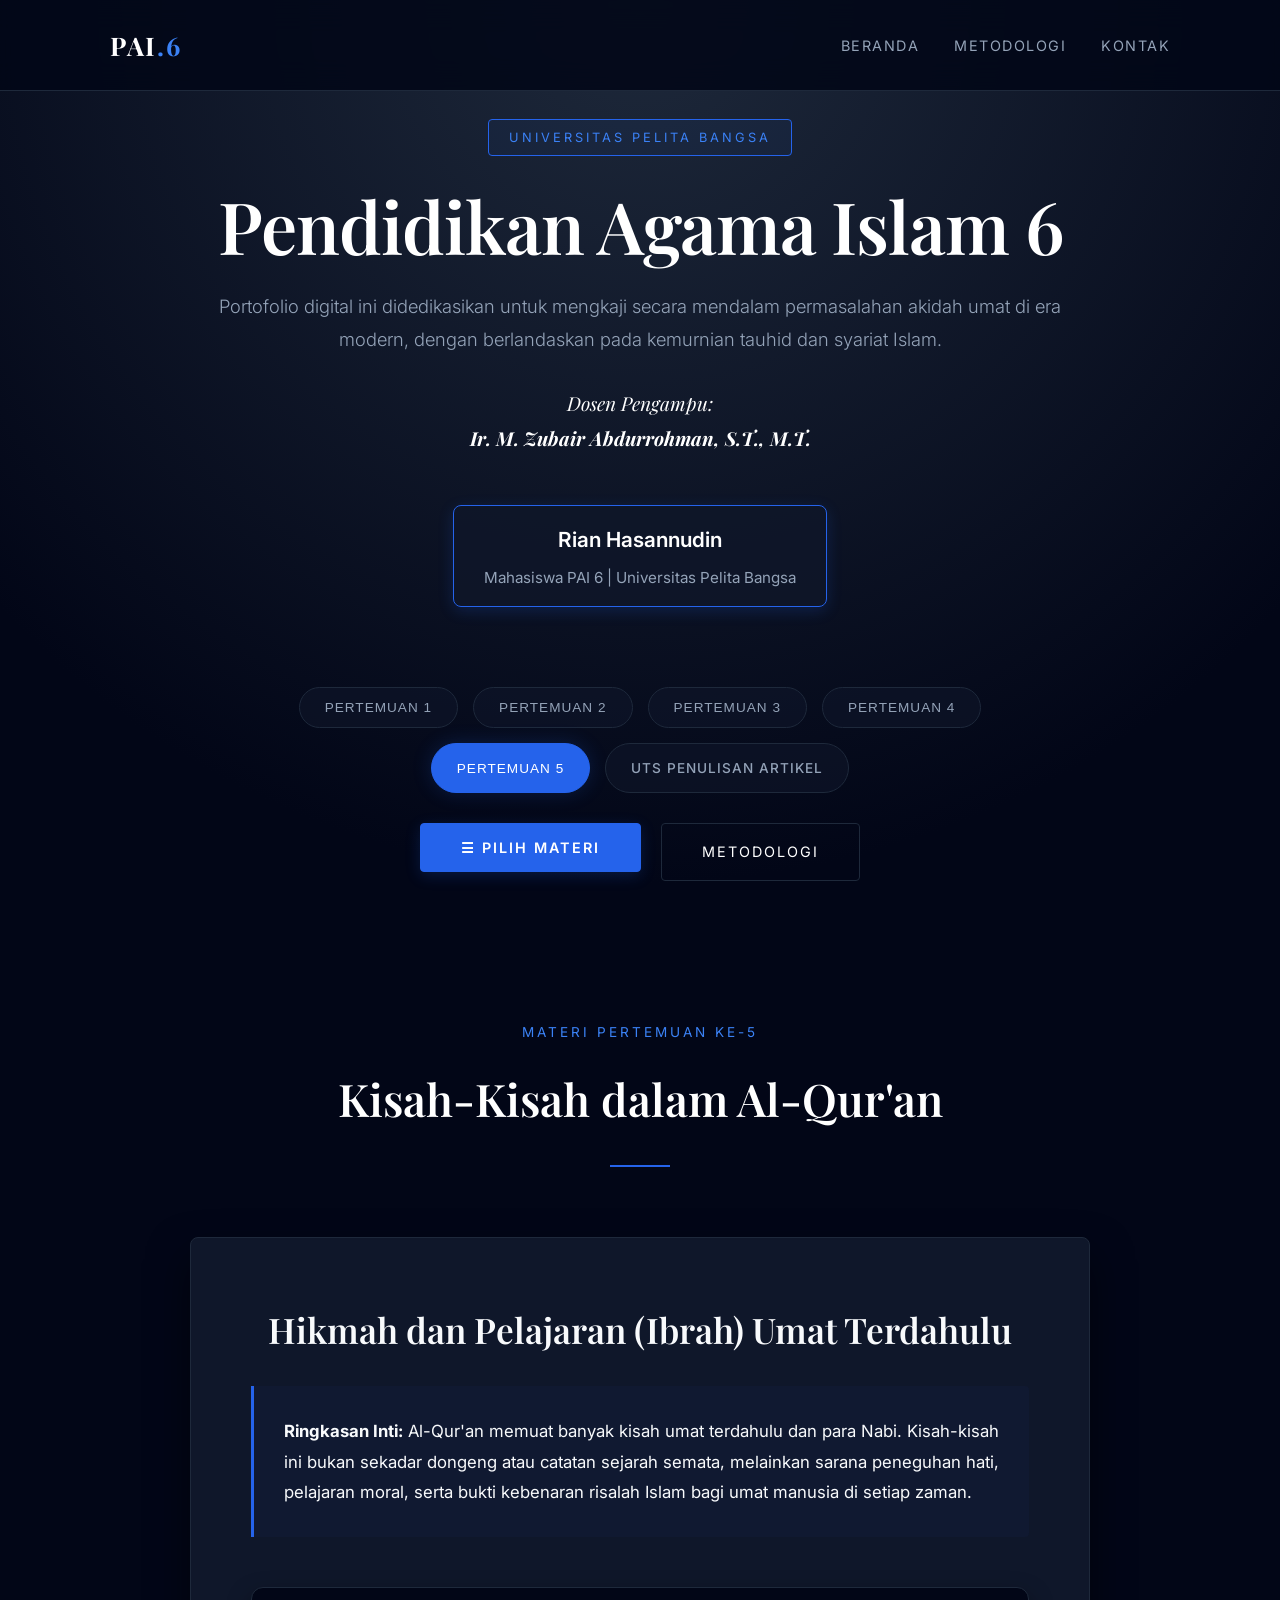
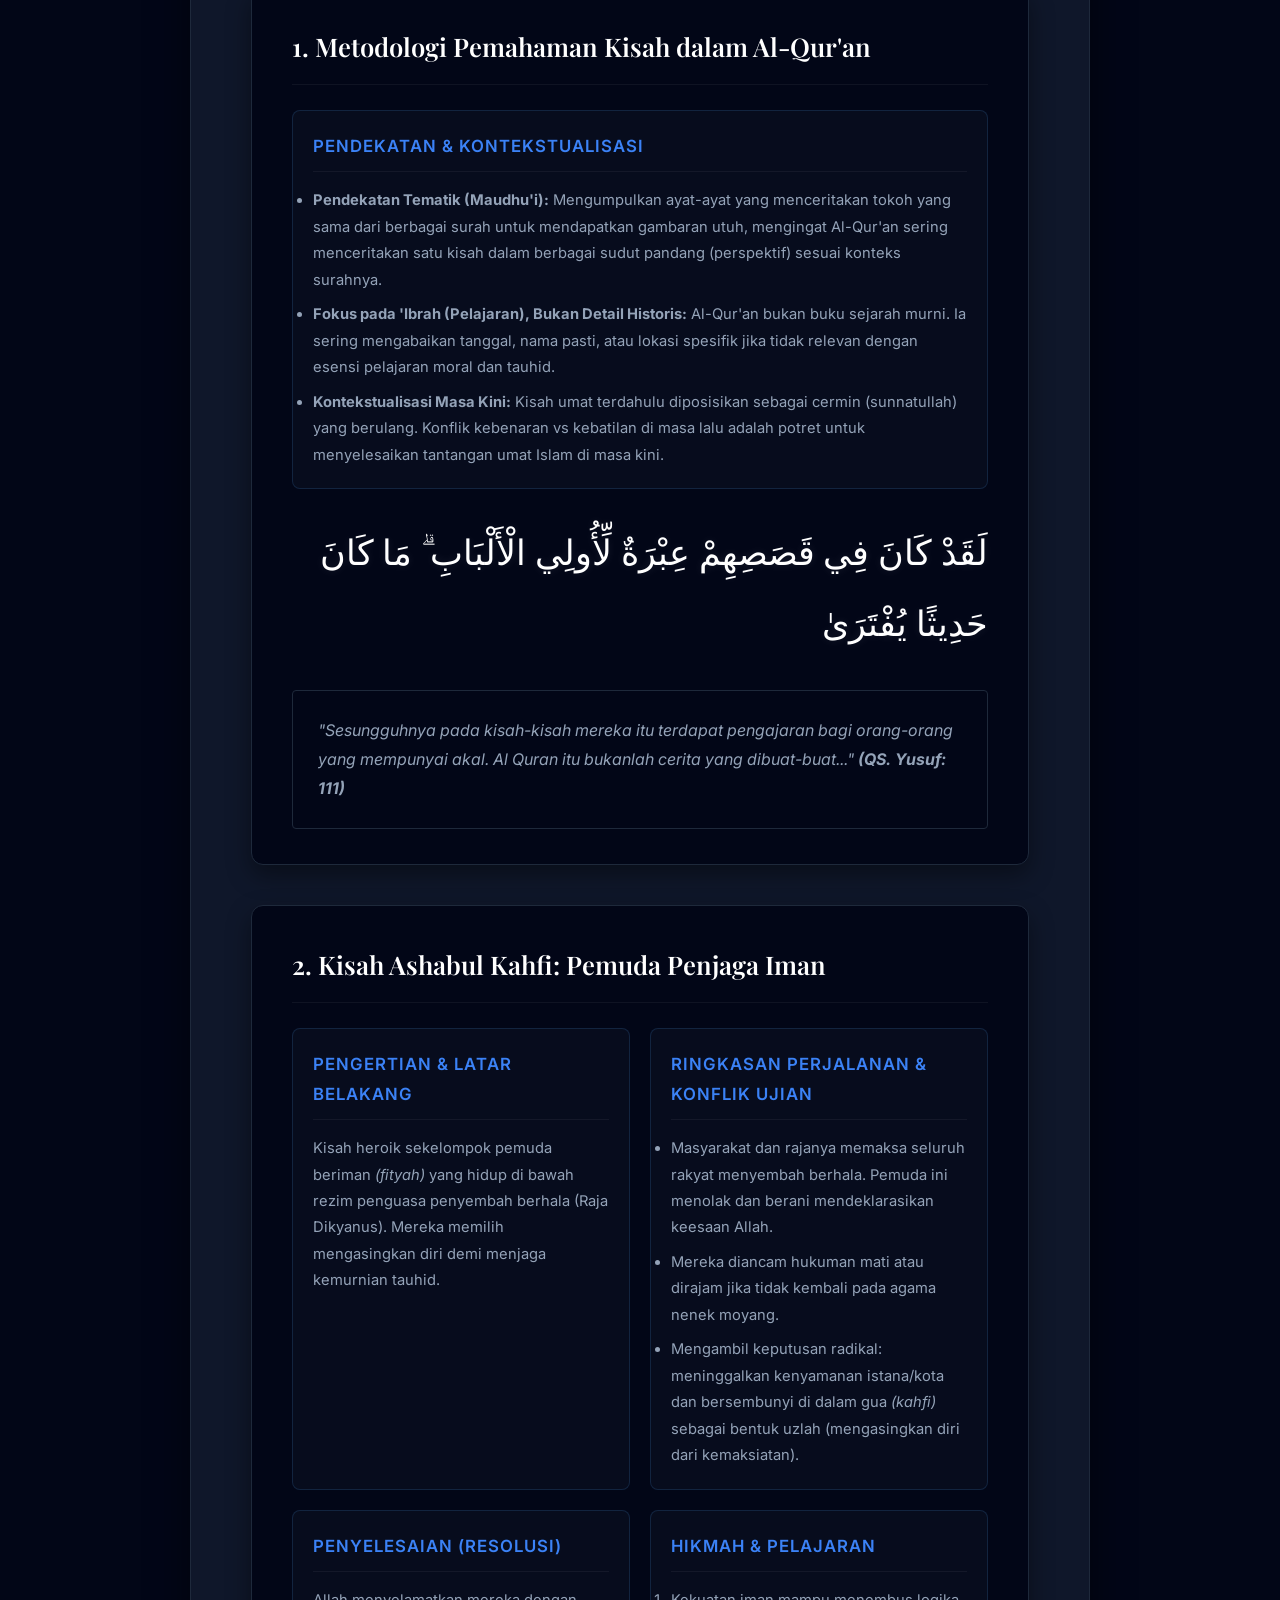
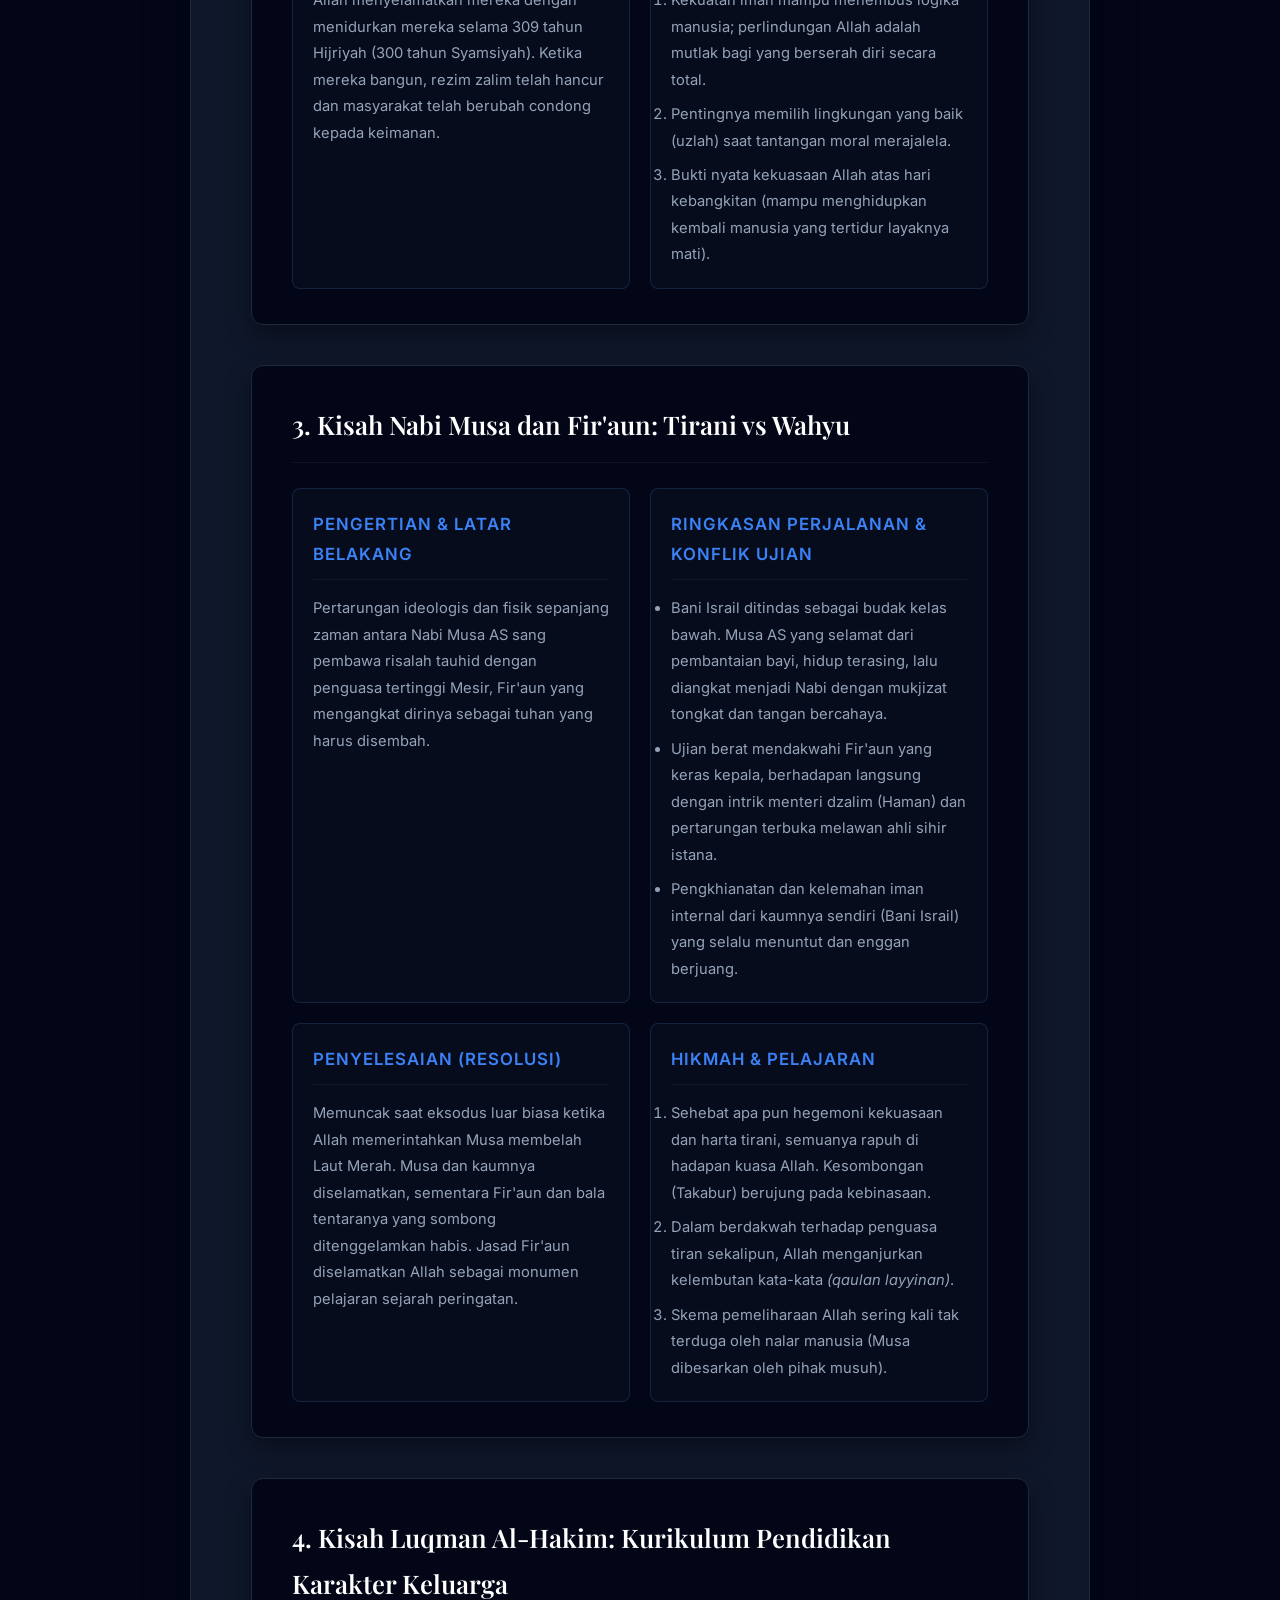
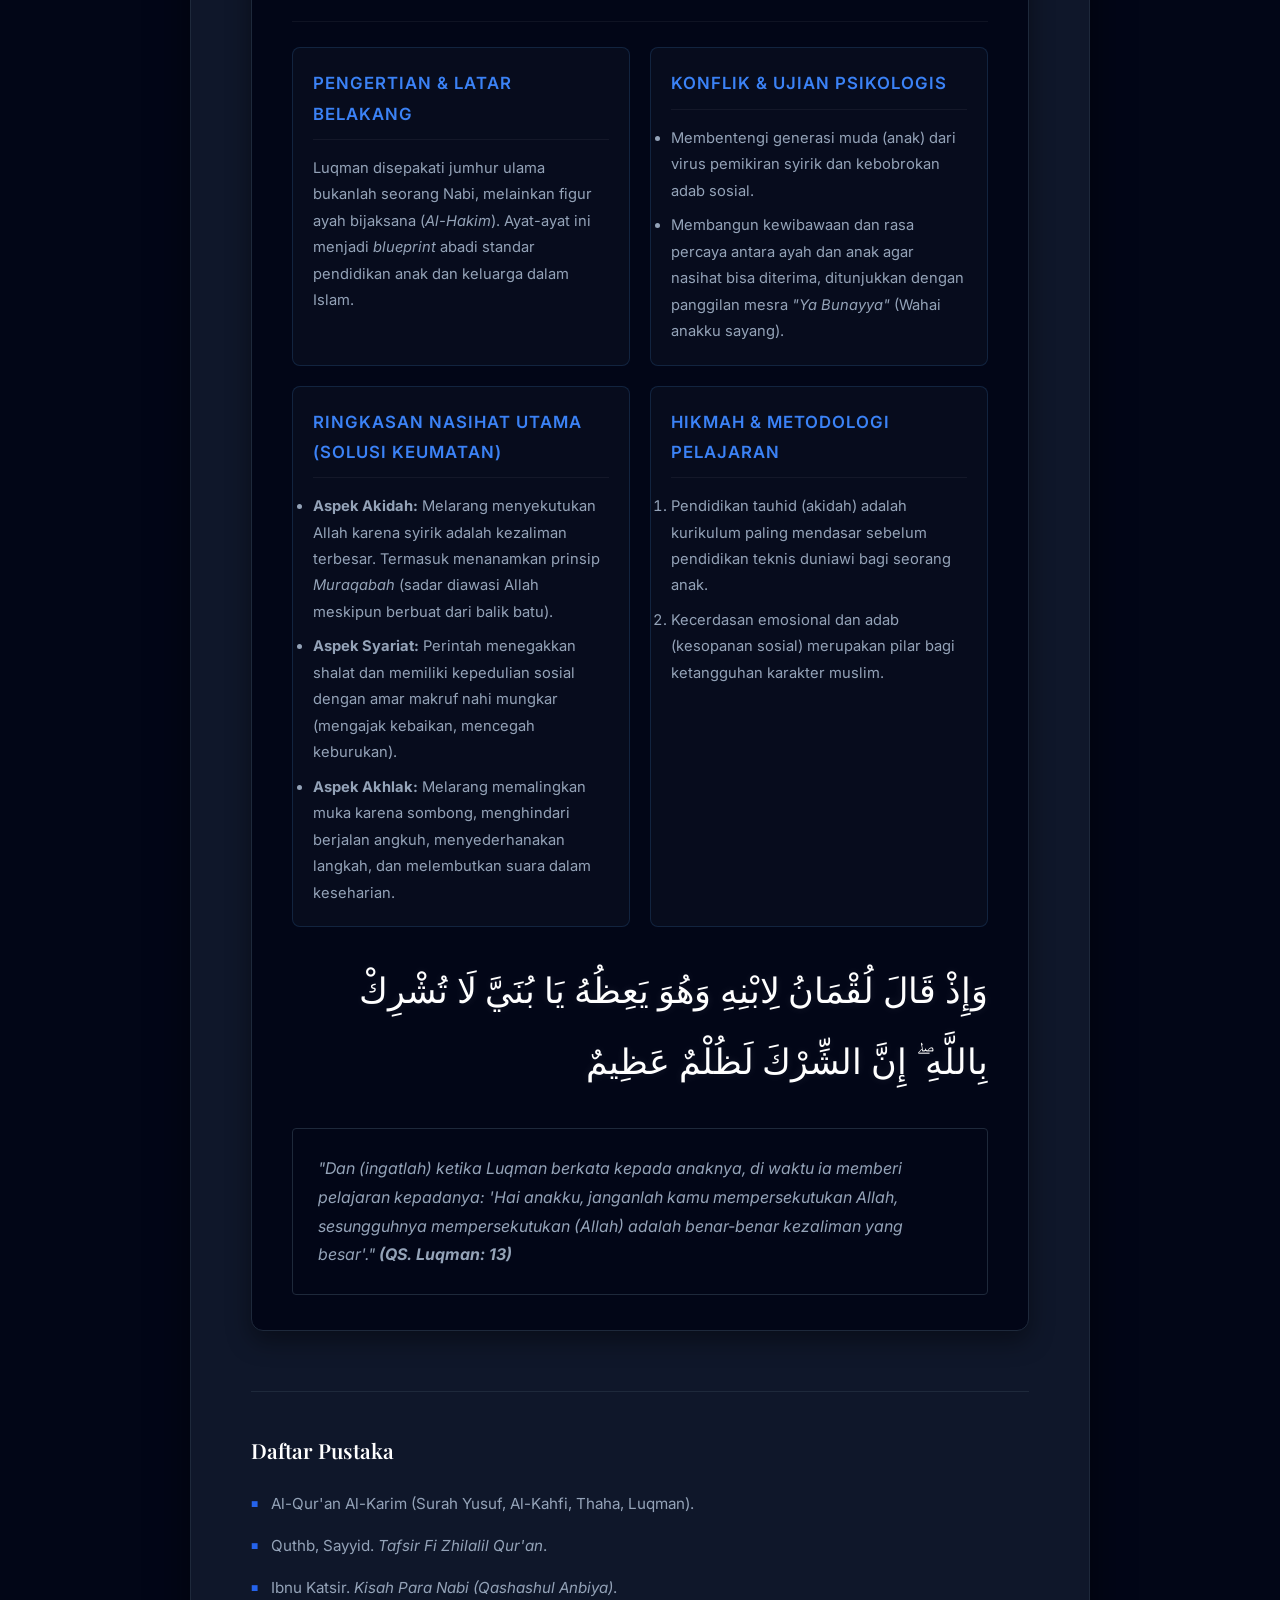
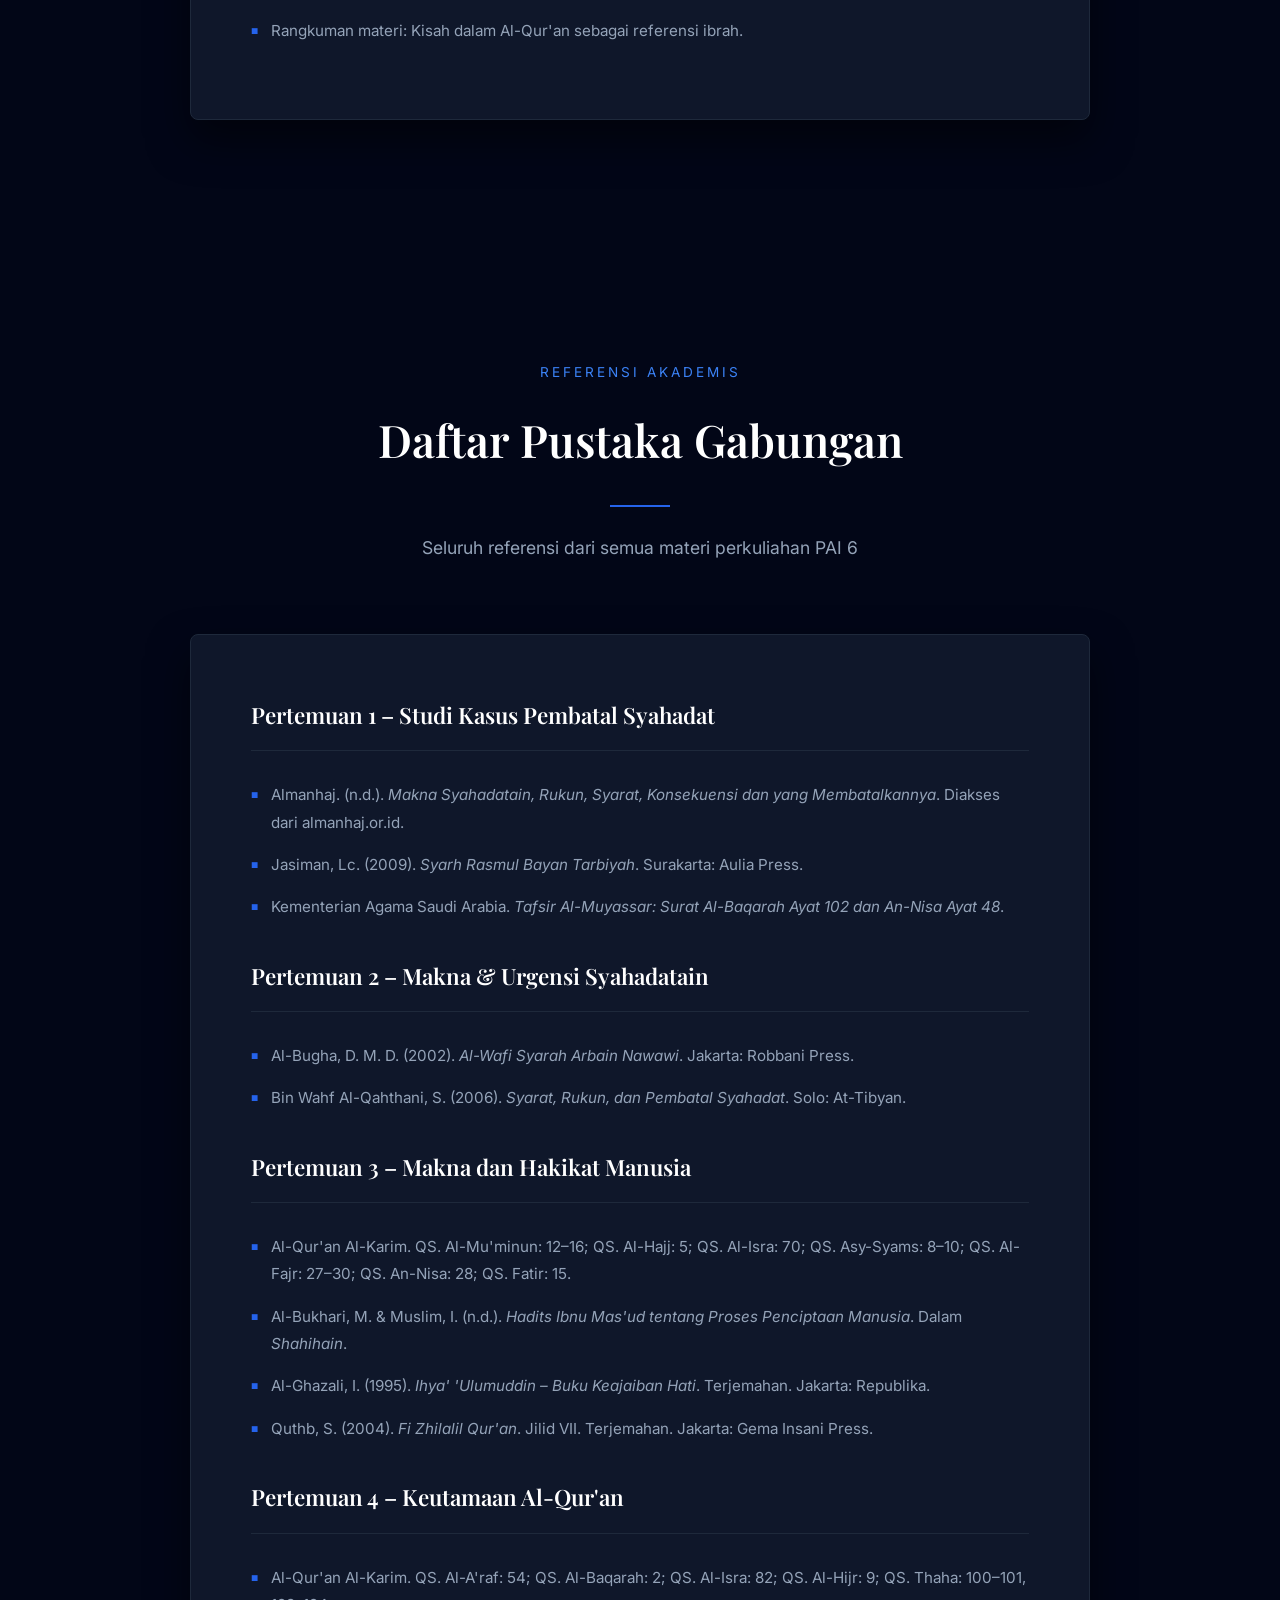
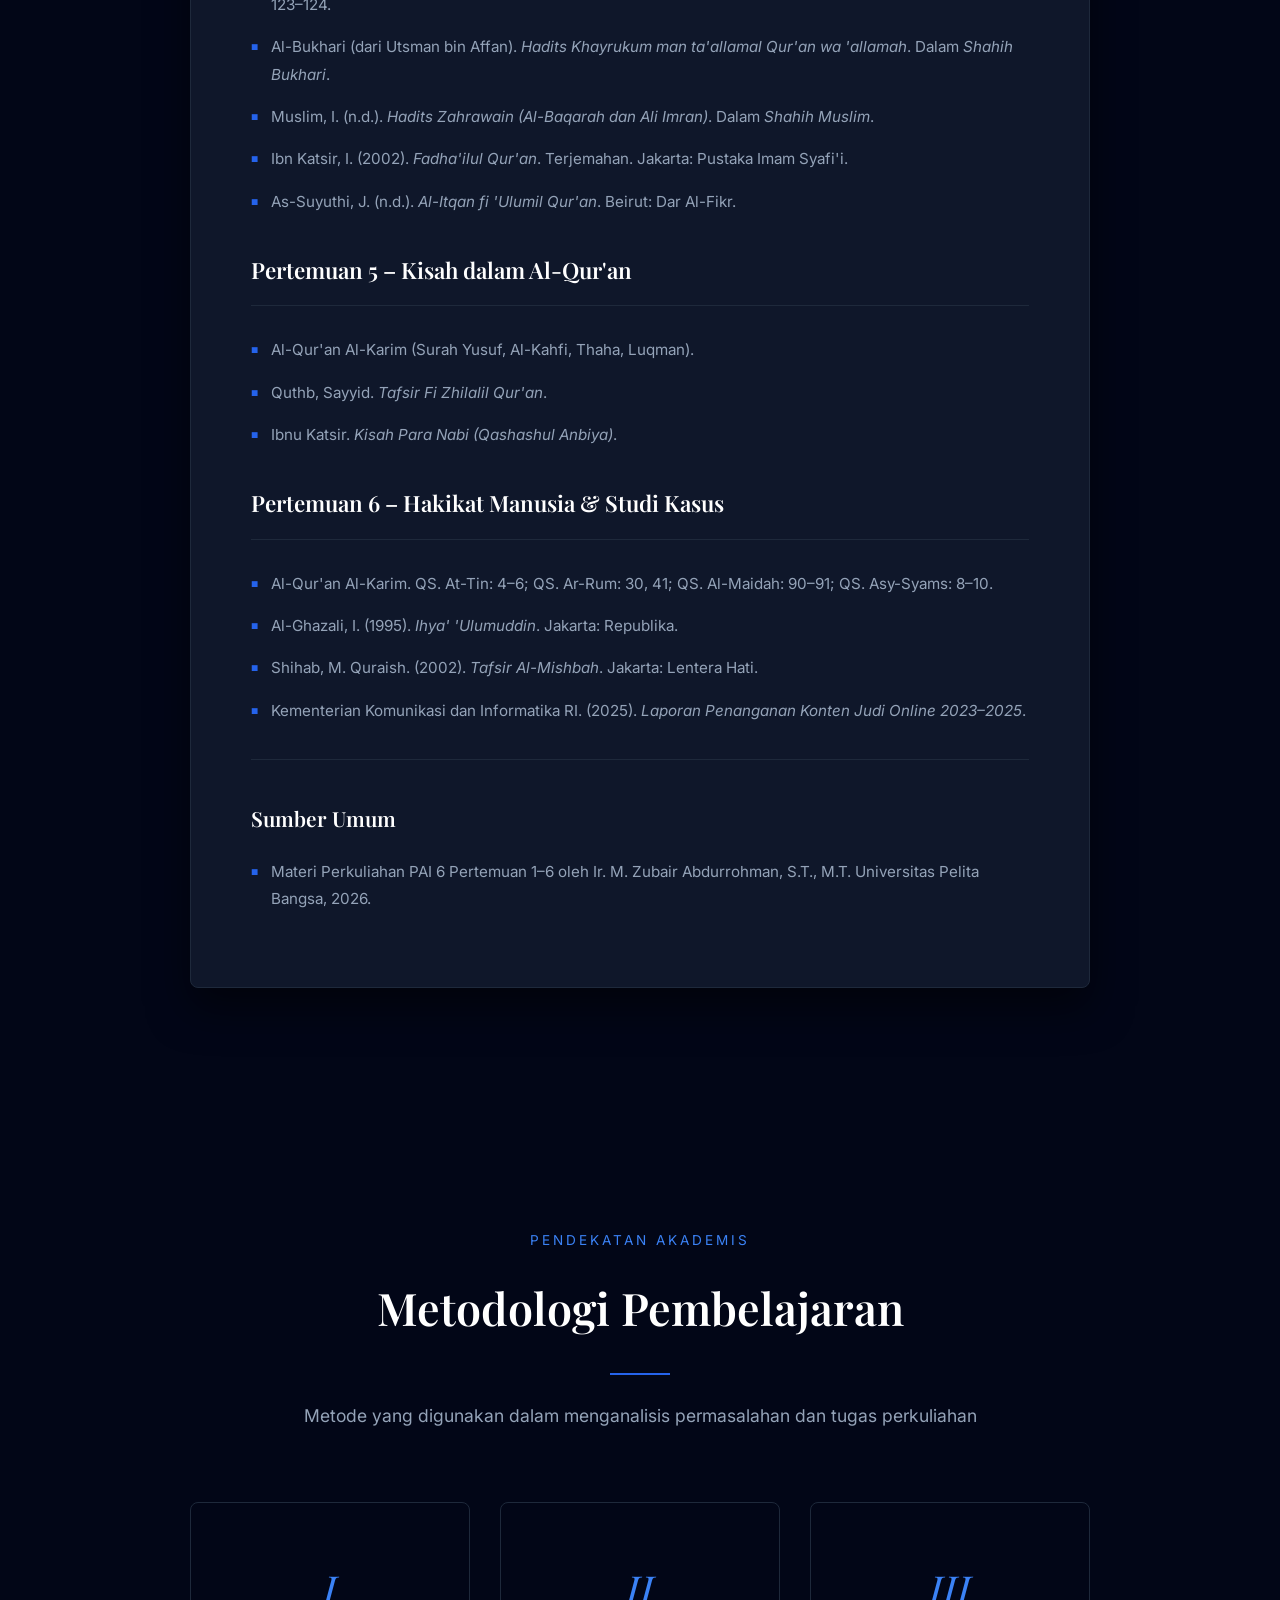
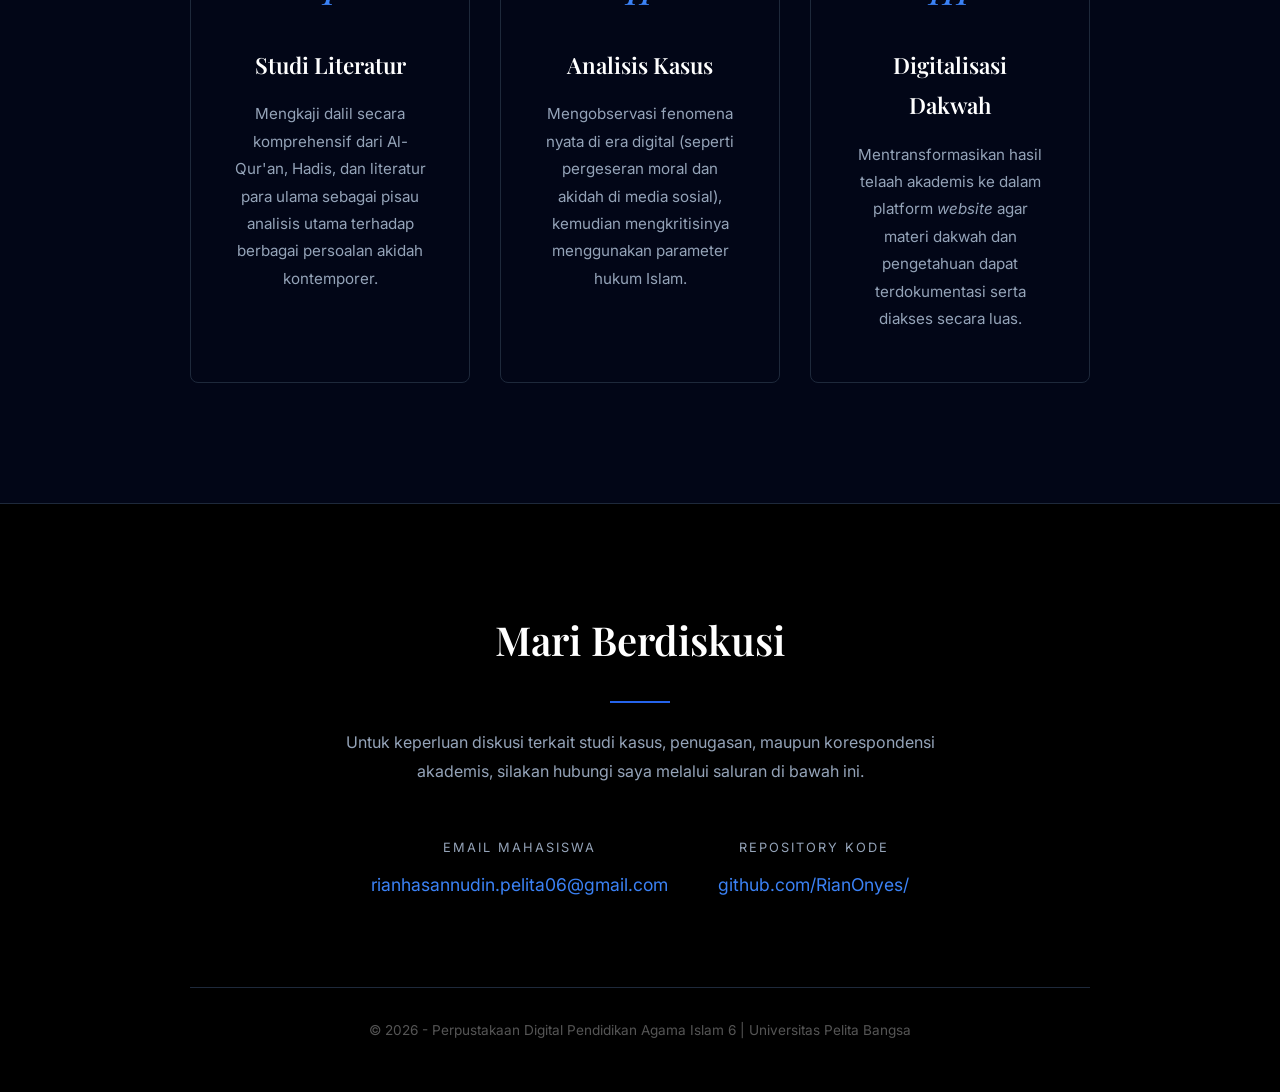
==== commit be42de4d: "Update button text and link for UTS Penulisan Artikel" ====
--- a/index.html
+++ b/index.html
@@ -1,789 +1,800 @@
-<!DOCTYPE html>
-<html lang="id">
-<head>
-    <meta charset="UTF-8">
-    <meta name="viewport" content="width=device-width, initial-scale=1.0">
-    <title>PAI 6 | Portofolio & Studi Kasus</title>
-    <link rel="stylesheet" href="style.css">
-    <link href="https://fonts.googleapis.com/css2?family=Inter:wght@300;400;500;600&family=Playfair+Display:ital,wght@0,400;0,600;0,700;1,400&display=swap" rel="stylesheet">
-</head>
-<body>
-
-    <nav class="navbar">
-        <div class="nav-container">
-            <a href="#beranda" class="logo">PAI<span>.6</span></a>
-            <ul class="nav-links">
-                <li><a href="#beranda">Beranda</a></li>
-                <li><a href="#pertemuan-1">Studi Kasus</a></li>
-                <li><a href="#metodologi">Metodologi</a></li>
-                <li><a href="#kontak">Kontak</a></li>
-            </ul>
-        </div>
-    </nav>
-
-    <section id="beranda" class="hero">
-        <div class="hero-overlay"></div>
-        <div class="hero-content">
-            <span class="badge">Universitas Pelita Bangsa</span>
-            <h1>Pendidikan Agama Islam 6</h1>
-            <p>Portofolio digital ini didedikasikan untuk mengkaji secara mendalam permasalahan akidah umat di era modern, dengan berlandaskan pada kemurnian tauhid dan syariat Islam.</p>
-            <p class="dosen">Dosen Pengampu: <br><strong>Ir. M. Zubair Abdurrohman, S.T., M.T.</strong></p>
-            
-            <div class="biodata-card" style="background: rgba(15, 23, 42, 0.8); border: 1px solid var(--accent-blue); padding: 15px 30px; border-radius: 8px; display: inline-block; margin-bottom: 40px; box-shadow: 0 4px 15px var(--accent-glow); text-align: center;">
-                <h3 style="margin: 0; font-size: 1.3rem; color: #fff; font-family: 'Inter', sans-serif;">Rian Hasannudin</h3>
-                <p style="margin: 5px 0 0; font-size: 0.95rem; color: var(--text-muted); font-weight: 400;">Mahasiswa PAI 6 | Universitas Pelita Bangsa</p>
-            </div>
-                <div class="material-nav-container">
-                    <div class="material-nav-buttons">
-                        <button class="m-nav-btn active" onclick="switchMateri('pertemuan-1', this)">Pertemuan 1</button>
-                        <button class="m-nav-btn" onclick="switchMateri('pertemuan-2', this)">Pertemuan 2</button>
-                        <button class="m-nav-btn" onclick="switchMateri('pertemuan-3', this)">Pertemuan 3</button>
-                        <button class="m-nav-btn" onclick="switchMateri('pertemuan-4', this)">Pertemuan 4</button>
-                        <button class="m-nav-btn" onclick="switchMateri('pertemuan-5', this)">Pertemuan 5</button>
-                    </div>
-                </div>
-                <div class="hero-buttons">
-                    <div class="dropdown">
-                        <button class="btn btn-accent dropdown-toggle" onclick="toggleDropdown()">&#9776; Pilih Materi</button>
-                        <div class="dropdown-menu" id="dropdownMenu">
-                            <a href="javascript:void(0)" onclick="switchMateri('pertemuan-1'); closeDropdown()">&#8601; Pertemuan 1 &ndash; Studi Kasus</a>
-                            <a href="javascript:void(0)" onclick="switchMateri('pertemuan-2'); closeDropdown()">&#8601; Pertemuan 2 &ndash; Syahadatain</a>
-                            <a href="javascript:void(0)" onclick="switchMateri('pertemuan-3'); closeDropdown()">&#8601; Pertemuan 3 &ndash; Hakikat Manusia</a>
-                            <a href="javascript:void(0)" onclick="switchMateri('pertemuan-4'); closeDropdown()">&#8601; Pertemuan 4 &ndash; Keutamaan Al-Qur'an</a>
-                            <a href="javascript:void(0)" onclick="switchMateri('pertemuan-5'); closeDropdown()">&#8601; Pertemuan 5 &ndash; Kisah dalam Al-Qur'an</a>
-                        </div>
-                    </div>
-                    <a href="#metodologi" class="btn btn-outline">Metodologi</a>
-                </div>
-        </div>
-    </section>
-
-    <!-- SECTION PERTEMUAN 1 -->
-    <section id="pertemuan-1" class="section">
-        <div class="container">
-            <div class="section-header text-center">
-                <span class="subtitle">Materi Pertemuan Ke-1 / Tugas Tulisan Pertama</span>
-                <h2>Studi Kasus Pembatal Syahadat</h2>
-                <div class="divider-accent"></div>
-            </div>
-
-            <div class="case-study-card">
-                <div class="case-header">
-                    <h3>Fenomena Jasa Ramal Nasib & Zodiak Online</h3>
-                </div>
-                
-                <div class="case-desc">
-                    <p><strong>Deskripsi Kasus:</strong> Maraknya bermunculan akun di platform media sosial yang menawarkan jasa ramal nasib, perjodohan, dan rezeki menggunakan kartu tarot atau praktik perdukunan modern. Ironisnya, banyak pengguna internet yang menggantungkan keputusan hidup mereka pada hasil ramalan <em>online</em> tersebut.</p>
-                </div>
-                
-                <div class="case-body">
-                    <h4 class="case-title">Landasan Syar'i (Mengapa Praktik Ini Membatalkan Syahadat):</h4>
-                    
-                    <div class="reason-item">
-                        <h5>1. Syirik dalam Beribadah</h5>
-                        <p>Menggantungkan nasib pada peramal berarti telah menyekutukan Allah dalam hal mengetahui perkara gaib. Syirik adalah pembatal syahadat yang paling utama. Allah berfirman:</p>
-                        <div class="arabic">إِنَّ اللَّهَ لَا يَغْفِرُ أَنْ يُشْرَكَ بِهِ وَيَغْفِرُ مَا دُوْنَ ذَلِكَ لِمَنْ يَّشَاءُ</div>
-                        <div class="terjemahan">"Sesungguhnya Allah tidak akan mengampuni dosa syirik, dan Dia mengampuni segala dosa yang selain dari (syirik) itu, bagi siapa yang dikehendakiNya." <strong>(QS. An-Nisa: 48)</strong></div>
-                    </div>
-
-                    <div class="reason-item">
-                        <h5>2. Termasuk Kategori Praktik Sihir</h5>
-                        <p>Ilmu meramal nasib memiliki keterkaitan erat dengan praktik sihir. Barangsiapa yang melakukan, membenarkan, atau meridhainya, maka ia terancam kekufuran dan batal syahadatnya. Allah berfirman:</p>
-                        <div class="arabic">وَمَا يُعَلِّمُنِ مِنْ أَحَدٍ حَتَّى يَقُولَا إِنَّمَا نَحْنُ فِتْنَةٌ فَلَا تَكْفُرْ</div>
-                        <div class="terjemahan">"...sedang keduanya tidak mengajarkan (sesuatu) kepada seorangpun sebelum mengatakan: 'Sesungguhnya kami hanya cobaan (bagimu), sebab itu janganlah kamu kafir'." <strong>(QS. Al-Baqarah: 102)</strong></div>
-                    </div>
-
-                    <div class="reason-item">
-                        <h5>3. Menjadikan Perantara Selain Allah</h5>
-                        <p>Pengguna jasa ramalan sering menjadikan sang peramal sebagai perantara <em>(wasilah)</em>. Mereka meminta petunjuk jalan keluar dan bertawakkal kepadanya, yang mana hal ini sangat dilarang dalam kemurnian tauhid.</p>
-                    </div>
-                </div>
-
-                <div class="daftar-pustaka">
-                    <h4>Daftar Pustaka</h4>
-                    <ul>
-                        <li>Almanhaj. (n.d.). <em>Makna Syahadatain, Rukun, Syarat, Konsekuensi dan yang Membatalkannya</em>.</li>
-                        <li>Jasiman, Lc. (2009). <em>Syarh Rasmul Bayan Tarbiyah</em>. Surakarta: Aulia Press.</li>
-                        <li>Kementerian Agama Saudi Arabia. <em>Tafsir Al-Muyassar: Surat Al-Baqarah Ayat 138</em>.</li>
-                        <li>Materi Perkuliahan PAI 6 Pertemuan 1-2 oleh Ir. M. Zubair Abdurrohman, S.T., M.T.</li>
-                    </ul>
-                </div>
-            </div>
-        </div>
-    </section>
-
-    <!-- SECTION PERTEMUAN 2 -->
-    <section id="pertemuan-2" class="section bg-darker">
-        <div class="container">
-            <div class="section-header text-center">
-                <span class="subtitle">Materi Pertemuan Ke-2</span>
-                <h2>Makna & Urgensi Syahadatain</h2>
-                <div class="divider-accent"></div>
-            </div>
-
-            <div class="case-study-card">
-                <div class="case-header">
-                    <h3>Hakikat, Rukun, dan Syarat Syahadatain</h3>
-                </div>
-                
-                <div class="case-desc">
-                    <p><strong>Ringkasan:</strong> Syahadatain (dua kalimat syahadat) bukan sekadar ucapan, melainkan fondasi utama bagi setiap Muslim. Ia merupakan gerbang masuk Islam, intisari ajaran (Aqidah & Syariah), asas perubahan jiwa, dan kunci surga yang membebaskan manusia dari peradaban jahiliyah menuju peradaban mulia.</p>
-                </div>
-                
-                <div class="case-body">
-                    <h4 class="case-title">1. Makna dan Rukun Syahadatain</h4>
-                    
-                    <div class="reason-item">
-                        <h5>A. Syahadat Tauhid (Laa ilaaha illallah)</h5>
-                        <p><strong>Makna:</strong> Menafikan hak penyembahan dari selain Allah dan menetapkan hak tersebut hanya bagi Allah semata.</p>
-                        <p style="margin-top: 10px; font-weight: 500; color: #fff;">Rukun:</p>
-                        <ul style="padding-left: 20px; color: var(--text-muted); margin-bottom: 15px;">
-                            <li style="margin-bottom: 8px;"><strong>An-Nafyu (Peniadaan):</strong> Membatalkan segala bentuk syirik <em>(Laa ilaha)</em>.</li>
-                            <li><strong>Al-Itsbat (Penetapan):</strong> Menetapkan hanya Allah yang berhak disembah <em>(illallah)</em>.</li>
-                        </ul>
-                    </div>
-
-                    <div class="reason-item">
-                        <h5>B. Syahadat Rasul (Muhammadan Rasulullah)</h5>
-                        <p><strong>Makna:</strong> Mengakui secara lahir batin bahwa Nabi Muhammad adalah hamba dan utusan Allah.</p>
-                        <p style="margin-top: 10px; font-weight: 500; color: #fff;">Rukun:</p>
-                        <ul style="padding-left: 20px; color: var(--text-muted); margin-bottom: 15px;">
-                            <li style="margin-bottom: 8px;"><strong>'Abduhu (Hambanya):</strong> Menegaskan Nabi adalah manusia biasa (makhluk), agar tidak disembah secara berlebihan.</li>
-                            <li><strong>Rasuluhu (Utusannya):</strong> Menegaskan otoritas beliau sebagai pembawa risalah yang wajib ditaati.</li>
-                        </ul>
-                    </div>
-
-                    <h4 class="case-title">2. Syarat-Syarat Syahadatain</h4>
-                    <div class="reason-item">
-                        <p>Agar syahadat sah dan bermanfaat, diperlukan tujuh syarat:</p>
-                        <ol style="padding-left: 20px; color: var(--text-muted); margin-bottom: 15px; margin-top: 10px;">
-                            <li style="margin-bottom: 8px;"><strong>'Ilmu:</strong> Memahami maknanya (lawan dari kebodohan).</li>
-                            <li style="margin-bottom: 8px;"><strong>Yakin:</strong> Tidak ada keraguan sedikit pun di hati.</li>
-                            <li style="margin-bottom: 8px;"><strong>Qabul:</strong> Menerima segala konsekuensinya dengan lapang dada.</li>
-                            <li style="margin-bottom: 8px;"><strong>Inqiyad:</strong> Tunduk dan patuh pada aturan-Nya.</li>
-                            <li style="margin-bottom: 8px;"><strong>Ikhlash:</strong> Memurnikan niat hanya karena Allah.</li>
-                            <li style="margin-bottom: 8px;"><strong>Shidq:</strong> Kejujuran antara lisan dan hati (bukan munafik).</li>
-                            <li><strong>Mahabbah:</strong> Mencintai kalimat ini, isinya, dan orang yang mengamalkannya.</li>
-                        </ol>
-                    </div>
-
-                    <h4 class="case-title">3. Realisasi dan Dampak Syahadat dalam Kehidupan</h4>
-                    <div class="reason-item">
-                        <p>Realisasi syahadat melahirkan orientasi hidup yang jelas (Allah sebagai tujuan, Islam sebagai jalan, Rasulullah sebagai teladan). Hal ini berdampak pada:</p>
-                        <ul style="padding-left: 20px; color: var(--text-muted); margin-bottom: 15px; margin-top: 10px;">
-                            <li style="margin-bottom: 8px;"><strong>Hati yang Sehat:</strong> Terbebas dari penyakit hati (riya, takabur, hasad) karena memiliki sifat Raja’ (harap), Khauf (takut), dan Cinta kepada Allah.</li>
-                            <li style="margin-bottom: 8px;"><strong>Akal yang Cerdas:</strong> Mampu mentadaburi ayat-ayat Al-Qur'an (Qauliyah), mentafakuri alam semesta (Kauniyah), serta senantiasa mengingat kematian (Dzikrul Maut).</li>
-                            <li style="margin-bottom: 8px;"><strong>Shibghatullah (Celupan Allah):</strong> Membentuk identitas Muslim yang utuh dalam keyakinan, ucapan, dan perbuatan.</li>
-                            <li><strong>Al-Inqilab (Perubahan Total):</strong> Hijrah dari kehidupan gelap (jahiliyah) menuju cahaya Islam secara <em>kaaffah</em> (menyeluruh) dalam aspek ideologi, intelektual, emosi, dan perilaku.</li>
-                        </ul>
-                    </div>
-
-                    <h4 class="case-title">4. Hal-Hal yang Membatalkan Syahadat</h4>
-                    <div class="reason-item">
-                        <p>Seorang Muslim wajib waspada terhadap hal-hal yang dapat menggugurkan syahadatnya:</p>
-                        <ul style="padding-left: 20px; color: var(--text-muted); margin-bottom: 15px; margin-top: 10px;">
-                            <li style="margin-bottom: 8px;">Melakukan syirik dalam beribadah.</li>
-                            <li style="margin-bottom: 8px;">Menjadikan perantara antara dirinya dengan Allah dalam berdoa.</li>
-                            <li style="margin-bottom: 8px;">Tidak mengkafirkan orang musyrik atau ragu terhadap kekufuran mereka.</li>
-                            <li style="margin-bottom: 8px;">Meyakini ada petunjuk atau hukum yang lebih baik/sempurna dari hukum Rasulullah.</li>
-                            <li style="margin-bottom: 8px;">Membenci sesuatu dari ajaran Rasulullah atau menghina agama.</li>
-                            <li style="margin-bottom: 8px;">Mempraktikkan atau rida terhadap sihir.</li>
-                            <li>Berpaling dari agama Allah (tidak mau mempelajari dan mengamalkannya).</li>
-                        </ul>
-                        <p style="margin-top: 15px; font-size: 0.95rem;"><em>*<strong>Catatan Penting:</strong> Pembatal-pembatal ini berlaku baik bagi yang bercanda, bersungguh-sungguh, maupun yang takut, kecuali bagi mereka yang dalam keadaan dipaksa (terancam nyawanya).</em></p>
-                    </div>
-
-                    <div class="divider-accent" style="margin: 40px auto 30px; width: 40px; height: 1px; background-color: var(--border-color);"></div>
-
-                    <div class="reason-item">
-                        <h5>Dalil Hadis tentang Keutamaan Syahadat</h5>
-                        <p>Mengenai jaminan surga bagi yang mengucapkan syahadat dengan ikhlas dari hatinya, Rasulullah SAW bersabda:</p>
-                        <div class="arabic">مَنْ قَالَ لَا إِلَهَ إِلَّا اللَّهُ مُخْلِصًا دَخَلَ الْجَنَّةَ</div>
-                        <div class="terjemahan">"Barangsiapa yang mengucapkan 'Laa ilaaha illallah' dengan ikhlas, maka ia masuk surga." <strong>(HR. Ahmad)</strong></div>
-                    </div>
-                </div>
-
-                <div class="daftar-pustaka">
-                    <h4>Daftar Pustaka</h4>
-                    <ul>
-                        <li>Al-Bugha, D. M. D. (2002). <em>Al-Wafi Syarah Arbain Nawawi</em>. Jakarta: Robbani Press.</li>
-                        <li>Bin Wahf Al-Qahthani, S. (2006). <em>Syarat, Rukun, dan Pembatal Syahadat</em>. Solo: At-Tibyan.</li>
-                        <li>Materi Perkuliahan PAI 6 Pertemuan 1-2 oleh Ir. M. Zubair Abdurrohman, S.T., M.T.</li>
-                    </ul>
-                </div>
-            </div>
-        </div>
-    </section>
-    <!-- SECTION PERTEMUAN 3 -->
-    <section id="pertemuan-3" class="section">
-        <div class="container">
-            <div class="section-header text-center">
-                <span class="subtitle">Materi Pertemuan Ke-3</span>
-                <h2>Makna dan Hakikat Manusia</h2>
-                <div class="divider-accent"></div>
-            </div>
-
-            <div class="case-study-card">
-                <div class="case-header">
-                    <h3>Penciptaan, Kedudukan, dan Dinamika Jiwa Manusia</h3>
-                </div>
-
-                <div class="case-desc">
-                    <p><strong>Pengantar:</strong> Manusia adalah makhluk paling mulia yang diciptakan Allah, namun juga memiliki kelemahan mendasar. Memahami hakikat diri adalah fondasi untuk meraih kesuksesan sejati di dunia dan akhirat melalui penyucian jiwa (<em>Tazkiyatun Nafs</em>).</p>
-                </div>
-
-                <div class="case-body">
-
-                    <!-- BAGIAN 1: PROSES PENCIPTAAN -->
-                    <h4 class="case-title">1. Proses Penciptaan Manusia (Embriologi Islam)</h4>
-
-                    <div class="reason-item">
-                        <p>Berdasarkan Hadis Ibnu Mas'ud (HR. Bukhari & Muslim) dan berbagai ayat Al-Qur'an, proses penciptaan manusia berlangsung dalam fase-fase spesifik setiap 40 hari:</p>
-
-                        <p style="margin-top: 15px; font-weight: 500; color: #fff;">A. Fase Fisik (0–120 hari)</p>
-                        <ul style="padding-left: 20px; color: var(--text-muted); margin-bottom: 15px; margin-top: 10px;">
-                            <li style="margin-bottom: 8px;"><strong>Nuthfah (0–40 hari):</strong> Bertemunya sperma dan ovum (saripati tanah) di dalam rahim.</li>
-                            <li style="margin-bottom: 8px;"><strong>'Alaqah (40–80 hari):</strong> Segumpal darah yang melekat pada dinding rahim.</li>
-                            <li><strong>Mudhghah (80–120 hari):</strong> Segumpal daging yang kemudian membentuk tulang belulang dan dibungkus kembali dengan daging.</li>
-                        </ul>
-
-                        <div class="arabic">وَلَقَدْ خَلَقْنَا الْإِنسَانَ مِن سُلَالَةٍ مِّن طِينٍ ✦ ثُمَّ جَعَلْنَاهُ نُطْفَةً فِي قَرَارٍ مَّكِينٍ ✦ ثُمَّ خَلَقْنَا النُّطْفَةَ عَلَقَةً فَخَلَقْنَا الْعَلَقَةَ مُضْغَةً</div>
-                        <div class="terjemahan">"Dan sesungguhnya Kami telah menciptakan manusia dari suatu saripati (berasal) dari tanah. Kemudian Kami jadikan saripati itu air mani (yang disimpan) dalam tempat yang kokoh (rahim). Kemudian air mani itu Kami jadikan segumpal darah, lalu segumpal darah itu Kami jadikan segumpal daging..." <strong>(QS. Al-Mu'minun: 12–14)</strong></div>
-
-                        <p style="margin-top: 20px; font-weight: 500; color: #fff;">B. Fase Spiritual (120 hari ke atas)</p>
-                        <ul style="padding-left: 20px; color: var(--text-muted); margin-bottom: 15px; margin-top: 10px;">
-                            <li style="margin-bottom: 8px;"><strong>Peniupan Ruh:</strong> Malaikat diutus untuk meniupkan ruh ke dalam janin.</li>
-                            <li><strong>Penulisan Takdir:</strong> Empat hal ditetapkan: Rizki, Ajal, Amal, dan apakah ia Celaka atau Bahagia (akhir hidupnya).</li>
-                        </ul>
-
-                        <div class="arabic">إِنَّ أَحَدَكُمْ يُجْمَعُ خَلْقُهُ فِي بَطْنِ أُمِّهِ أَرْبَعِينَ يَوْمًا نُطْفَةً، ثُمَّ يَكُونُ عَلَقَةً مِثْلَ ذَلِكَ، ثُمَّ يَكُونُ مُضْغَةً مِثْلَ ذَلِكَ، ثُمَّ يُرْسَلُ إِلَيْهِ الْمَلَكُ فَيَنْفُخُ فِيهِ الرُّوحَ</div>
-                        <div class="terjemahan">"Sesungguhnya salah seorang di antara kalian dikumpulkan penciptaannya di dalam perut ibunya selama 40 hari dalam bentuk nuthfah, kemudian menjadi 'alaqah seperti itu (40 hari), kemudian menjadi mudhghah seperti itu, kemudian malaikat diutus kepadanya untuk meniupkan ruh..." <strong>(HR. Bukhari & Muslim, dari Ibnu Mas'ud)</strong></div>
-                    </div>
-
-                    <!-- BAGIAN 2: LIMA STATUS HAKIKAT MANUSIA -->
-                    <h4 class="case-title">2. Lima Status Utama Hakikat Manusia</h4>
-                    <div class="reason-item">
-                        <p>Manusia bukan sekadar makhluk biologis, melainkan entitas yang memiliki lima dimensi kedudukan:</p>
-                        <ul style="padding-left: 20px; color: var(--text-muted); margin-bottom: 15px; margin-top: 10px;">
-                            <li style="margin-bottom: 12px;"><strong>Makhluq (Status Asal):</strong> Ciptaan yang terbatas, lemah <em>(QS. An-Nisa: 28)</em>, bodoh <em>(QS. Al-Ahzab: 72)</em>, dan fakir/butuh kepada Allah <em>(QS. Fatir: 15)</em>.</li>
-                            <li style="margin-bottom: 12px;"><strong>Mukarram (Kemuliaan):</strong> Makhluk yang dimuliakan melebihi ciptaan lain melalui akal, ruh, dan penundukan alam semesta (<em>taskhir</em>) untuk kepentingannya.</li>
-                            <li style="margin-bottom: 12px;"><strong>Mukallaf (Tanggung Jawab):</strong> Pengemban beban hukum untuk beribadah kepada Allah dan menjadi Khalifah (pengelola) di bumi.</li>
-                            <li style="margin-bottom: 12px;"><strong>Mukhayyar (Kebebasan):</strong> Diberi kehendak bebas untuk memilih jalan syukur atau kufur, serta antara ketakwaan atau kefasikan.</li>
-                            <li><strong>Mujzi (Konsekuensi):</strong> Setiap pilihan akan mendapatkan balasan yang adil — Surga bagi amal saleh, Neraka bagi yang fasik.</li>
-                        </ul>
-                        <div class="arabic">وَلَقَدْ كَرَّمْنَا بَنِي آدَمَ وَحَمَلْنَاهُمْ فِي الْبَرِّ وَالْبَحْرِ وَرَزَقْنَاهُم مِّنَ الطَّيِّبَاتِ وَفَضَّلْنَاهُمْ عَلَىٰ كَثِيرٍ مِّمَّنْ خَلَقْنَا تَفْضِيلًا</div>
-                        <div class="terjemahan">"Dan sesungguhnya telah Kami muliakan anak-anak Adam, Kami angkut mereka di daratan dan di lautan, Kami beri mereka rezeki dari yang baik-baik dan Kami lebihkan mereka dengan kelebihan yang sempurna atas kebanyakan makhluk yang telah Kami ciptakan." <strong>(QS. Al-Isra: 70)</strong></div>
-                    </div>
-
-                    <!-- BAGIAN 3: DINAMIKA JIWA -->
-                    <h4 class="case-title">3. Dinamika Jiwa Manusia (An-Nafs)</h4>
-                    <div class="reason-item">
-                        <p>Kondisi batin manusia dipengaruhi oleh pertarungan antara <strong>Ruh</strong> (potensi ketuhanan) dan <strong>Hawa Nafsu</strong> (potensi rendah):</p>
-                        <ul style="padding-left: 20px; color: var(--text-muted); margin-bottom: 15px; margin-top: 10px;">
-                            <li style="margin-bottom: 12px;"><strong>An-Nafsul Muthmainnah (Jiwa yang Tenang):</strong> Ruh memimpin hawa nafsu. Jiwa ini berorientasi pada dzikir dan tentram mengingat Allah. Inilah jiwa yang dipanggil untuk masuk surga.</li>
-                            <li style="margin-bottom: 12px;"><strong>An-Nafsul Lawwamah (Jiwa yang Menyesal):</strong> Terjadi pergolakan antara ruh dan nafsu. Manusia berada di antara iman dan kufur, namun sering menyesal setelah berbuat salah.</li>
-                            <li><strong>An-Nafsul Ammarah Bis-Su' (Jiwa yang Buruk):</strong> Hawa nafsu menguasai ruh. Selalu mendorong pada kejahatan, syahwat duniawi, dan menjadikan nafsu sebagai "tuhan".</li>
-                        </ul>
-                        <div class="arabic">يَا أَيَّتُهَا النَّفْسُ الْمُطْمَئِنَّةُ ارْجِعِي إِلَىٰ رَبِّكِ رَاضِيَةً مَّرْضِيَّةً فَادْخُلِي فِي عِبَادِي وَادْخُلِي جَنَّتِي</div>
-                        <div class="terjemahan">"Wahai jiwa yang tenang! Kembalilah kepada Tuhanmu dengan hati yang ridha dan diridhai-Nya. Maka masuklah ke dalam golongan hamba-hamba-Ku, dan masuklah ke dalam surga-Ku." <strong>(QS. Al-Fajr: 27–30)</strong></div>
-                    </div>
-
-                    <!-- BAGIAN 4: POTENSI SIFAT -->
-                    <h4 class="case-title">4. Potensi Sifat: Antara Takwa dan Fasik</h4>
-                    <div class="reason-item">
-                        <p>Manusia dibekali dua potensi sifat yang bertolak belakang:</p>
-                        <div class="arabic">فَأَلْهَمَهَا فُجُورَهَا وَتَقْوَاهَا ✦ قَدْ أَفْلَحَ مَن زَكَّاهَا ✦ وَقَدْ خَابَ مَن دَسَّاهَا</div>
-                        <div class="terjemahan">"Maka Allah mengilhamkan kepada jiwa itu (jalan) kefasikan dan ketakwaannya. Sungguh beruntung orang yang menyucikannya, dan sungguh rugi orang yang mengotorinya." <strong>(QS. Asy-Syams: 8–10)</strong></div>
-
-                        <div style="display: grid; grid-template-columns: 1fr 1fr; gap: 20px; margin-top: 25px;">
-                            <div style="background: rgba(37,99,235,0.05); border: 1px solid var(--accent-blue); border-radius: 6px; padding: 20px;">
-                                <p style="color: var(--accent-blue-hover); font-weight: 600; margin-bottom: 12px;">✓ Sifat Positif (Potensi Takwa)</p>
-                                <ul style="padding-left: 18px; color: var(--text-muted); font-size: 0.95rem;">
-                                    <li style="margin-bottom: 6px;">Syakur (Bersyukur) & Shabur (Sabar)</li>
-                                    <li style="margin-bottom: 6px;">Halim (Tenang/Penyantun) & Amin (Terpercaya)</li>
-                                    <li>Awwab (Suka bertaubat)</li>
-                                </ul>
-                            </div>
-                            <div style="background: rgba(220,38,38,0.05); border: 1px solid rgba(220,38,38,0.3); border-radius: 6px; padding: 20px;">
-                                <p style="color: #f87171; font-weight: 600; margin-bottom: 12px;">✗ Sifat Negatif (Kelemahan Bawaan)</p>
-                                <ul style="padding-left: 18px; color: var(--text-muted); font-size: 0.95rem;">
-                                    <li style="margin-bottom: 6px;">'Ajula (Tergesa-gesa) & Halu'a (Keluh kesah)</li>
-                                    <li style="margin-bottom: 6px;">Qatura (Pelit) & Kafura (Ingkar nikmat)</li>
-                                    <li>Jadala (Suka membantah/berdebat)</li>
-                                </ul>
-                            </div>
-                        </div>
-
-                        <p style="margin-top: 25px; padding: 18px 20px; background: rgba(37,99,235,0.06); border-left: 3px solid var(--accent-blue); border-radius: 0 4px 4px 0; font-size: 0.95rem; color: var(--text-muted);">
-                            <strong style="color: #fff;">Pesan Inti:</strong> Manusia adalah makhluk yang sangat mulia namun memiliki kelemahan mendasar. Kunci kesuksesannya terletak pada kemampuan menyucikan jiwa (<em>Tazkiyatun Nafs</em>) agar potensi takwa dan <em>Nafsul Muthmainnah</em> mendominasi kehidupannya.
-                        </p>
-                    </div>
-
-                </div>
-
-                <div class="daftar-pustaka">
-                    <h4>Daftar Pustaka</h4>
-                    <ul>
-                        <li>Al-Qur'an Al-Karim. QS. Al-Mu'minun: 12–16; QS. Al-Hajj: 5; QS. Al-Isra: 70; QS. Asy-Syams: 8–10; QS. Al-Fajr: 27–30; QS. An-Nisa: 28; QS. Fatir: 15.</li>
-                        <li>Al-Bukhari, M. & Muslim, I. (n.d.). <em>Hadits Ibnu Mas'ud tentang Proses Penciptaan Manusia</em>. Dalam <em>Shahihain</em>.</li>
-                        <li>Al-Ghazali, I. (1995). <em>Ihya' 'Ulumuddin – Buku Keajaiban Hati</em>. Terjemahan. Jakarta: Republika.</li>
-                        <li>Quthb, S. (2004). <em>Fi Zhilalil Qur'an</em>. Jilid VII. Terjemahan. Jakarta: Gema Insani Press.</li>
-                        <li>Materi Perkuliahan PAI 6 Pertemuan 3 oleh Ir. M. Zubair Abdurrohman, S.T., M.T.</li>
-                    </ul>
-                </div>
-            </div>
-        </div>
-    </section>
-
-    <!-- SECTION PERTEMUAN 4 -->
-    <section id="pertemuan-4" class="section bg-darker">
-        <div class="container">
-            <div class="section-header text-center">
-                <span class="subtitle">Materi Pertemuan Ke-4</span>
-                <h2>Keutamaan Al-Qur'an</h2>
-                <div class="divider-accent"></div>
-            </div>
-
-            <div class="case-study-card">
-                <div class="case-header">
-                    <h3>Hakikat, Fungsi, dan Interaksi dengan Al-Qur'an</h3>
-                </div>
-
-                <div class="case-desc">
-                    <p><strong>Ringkasan Inti:</strong> Al-Qur'an adalah firman Allah yang abadi, berfungsi sebagai petunjuk, obat, dan cahaya. Interaksi aktif dengannya (membaca, menghafal, mengamalkan) memberikan kemuliaan di dunia dan syafaat di akhirat, sedangkan mengabaikannya hanya berujung pada kesempitan hidup dan kerugian besar.</p>
-                </div>
-
-                <div class="case-body">
-
-                    <h4 class="case-title">1. Hakikat Al-Qur'an: Kalamullah, Bukan Makhluk</h4>
-                    <div class="reason-item">
-                        <ul style="padding-left: 20px; color: var(--text-muted); margin-bottom: 15px; margin-top: 10px;">
-                            <li style="margin-bottom: 10px;"><strong>Kalamullah (Firman Allah):</strong> Al-Qur'an berasal dari sisi Allah (<em>min ladun-Hu</em>) dan merupakan sifat-Nya, bukan ciptaan (makhluk).</li>
-                            <li style="margin-bottom: 10px;"><strong>Perbedaan Ciptaan dan Perintah:</strong> Allah membedakan antara "menciptakan" (<em>al-khalq</em>) dan "memerintah" (<em>al-amr</em>). Al-Qur'an termasuk dalam kategori firman/perintah Allah.</li>
-                            <li style="margin-bottom: 10px;"><strong>Konsekuensi Hukum:</strong> Imam Ahmad menyatakan bahwa menganggap Al-Qur'an sebagai makhluk adalah kekufuran karena Al-Qur'an adalah bagian dari ilmu Allah.</li>
-                            <li><strong>Penjelasan Teknis:</strong> Ada perbedaan antara perbuatan manusia saat berucap (<em>Lafazh</em>—yang merupakan makhluk) dengan apa yang diucapkan (<em>Al-Malfuzh</em>—yaitu ayat Al-Qur'an itu sendiri yang bukan makhluk).</li>
-                        </ul>
-                        <div class="arabic">أَلَا لَهُ الْخَلْقُ وَالْأَمْرُ ۗ تَبَارَكَ اللَّهُ رَبُّ الْعَالَمِينَ</div>
-                        <div class="terjemahan">"Ingatlah, menciptakan dan memerintah hanyalah hak Allah. Maha Suci Allah, Tuhan semesta alam." <strong>(QS. Al-A'raf: 54)</strong></div>
-                    </div>
-
-                    <h4 class="case-title">2. Nama-Nama dan Fungsi Al-Qur'an</h4>
-                    <div class="reason-item">
-                        <ul style="padding-left: 20px; color: var(--text-muted); margin-bottom: 15px; margin-top: 10px;">
-                            <li style="margin-bottom: 10px;"><strong>Al-Kitab & Al-Huda:</strong> Petunjuk hidup yang tidak ada keraguan di dalamnya <em>(QS. Al-Baqarah: 2)</em>.</li>
-                            <li style="margin-bottom: 10px;"><strong>Al-Furqan:</strong> Pembeda antara yang hak (benar) dan yang bathil (salah).</li>
-                            <li style="margin-bottom: 10px;"><strong>Asy-Syifa (Obat):</strong> Penawar penyakit hati (ragu, bodoh, gundah) maupun penyakit fisik melalui ruqyah.</li>
-                            <li style="margin-bottom: 10px;"><strong>An-Nur (Cahaya):</strong> Penerang jalan hidup yang menjelaskan apa yang disembunyikan atau dilalaikan manusia.</li>
-                            <li><strong>Adz-Dzikr (Peringatan):</strong> Allah menjamin pemeliharaan Al-Qur'an dari perubahan, penambahan, atau pengurangan.</li>
-                        </ul>
-                        <div class="arabic">وَنُنَزِّلُ مِنَ الْقُرْآنِ مَا هُوَ شِفَاءٌ وَرَحْمَةٌ لِّلْمُؤْمِنِينَ</div>
-                        <div class="terjemahan">"Dan Kami turunkan dari Al-Qur'an suatu yang menjadi penawar dan rahmat bagi orang-orang yang beriman." <strong>(QS. Al-Isra: 82)</strong></div>
-                        <div class="arabic" style="margin-top: 20px;">إِنَّا نَحْنُ نَزَّلْنَا الذِّكْرَ وَإِنَّا لَهُ لَحَافِظُونَ</div>
-                        <div class="terjemahan">"Sesungguhnya Kamilah yang menurunkan Al-Qur'an, dan sesungguhnya Kami benar-benar memeliharanya." <strong>(QS. Al-Hijr: 9)</strong></div>
-                    </div>
-
-                    <h4 class="case-title">3. Keutamaan Surah Spesifik (Zahrawain)</h4>
-                    <div class="reason-item">
-                        <p>Materi ini memberikan penekanan khusus pada Surah Al-Baqarah dan Ali Imran (Zahrawain):</p>
-                        <ul style="padding-left: 20px; color: var(--text-muted); margin-bottom: 15px; margin-top: 10px;">
-                            <li style="margin-bottom: 10px;"><strong>Zahrawain (Dua yang Cemerlang):</strong> Pada hari kiamat, keduanya akan tampak seperti awan atau kelompok burung yang membela pembacanya.</li>
-                            <li style="margin-bottom: 10px;"><strong>Keberkahan Al-Baqarah:</strong> Membacanya mendatangkan berkah, meninggalkannya mendatangkan kerugian, dan para tukang sihir tidak mampu menembus kekuatannya.</li>
-                            <li><strong>Pelindung Rumah:</strong> Rumah yang dibacakan Surah Al-Baqarah tidak akan dimasuki setan.</li>
-                        </ul>
-                        <div class="arabic">اقْرَؤُوا الزَّهْرَاوَيْنِ الْبَقَرَةَ وَسُورَةَ آلِ عِمْرَانَ فَإِنَّهُمَا تَأْتِيَانِ يَوْمَ الْقِيَامَةِ كَأَنَّهُمَا غَمَامَتَانِ</div>
-                        <div class="terjemahan">"Bacalah dua bunga (Zahrawain): Al-Baqarah dan Surah Ali Imran, karena keduanya akan datang pada hari kiamat seolah-olah keduanya adalah dua awan..." <strong>(HR. Muslim)</strong></div>
-                    </div>
-
-                    <h4 class="case-title">4. Dampak Interaksi dengan Al-Qur'an</h4>
-                    <div class="reason-item">
-                        <div style="display: grid; grid-template-columns: 1fr 1fr; gap: 20px; margin-top: 10px;">
-                            <div style="background: rgba(37,99,235,0.05); border: 1px solid var(--accent-blue); border-radius: 6px; padding: 20px;">
-                                <p style="color: var(--accent-blue-hover); font-weight: 600; margin-bottom: 12px;">✓ Bagi yang Mengikuti</p>
-                                <ul style="padding-left: 18px; color: var(--text-muted); font-size: 0.95rem;">
-                                    <li style="margin-bottom: 6px;">Allah menjanjikan petunjuk dan keamanan.</li>
-                                    <li style="margin-bottom: 6px;">Tidak akan sesat di dunia.</li>
-                                    <li>Tidak akan celaka di akhirat.</li>
-                                </ul>
-                            </div>
-                            <div style="background: rgba(220,38,38,0.05); border: 1px solid rgba(220,38,38,0.3); border-radius: 6px; padding: 20px;">
-                                <p style="color: #f87171; font-weight: 600; margin-bottom: 12px;">✗ Bagi yang Berpaling</p>
-                                <ul style="padding-left: 18px; color: var(--text-muted); font-size: 0.95rem;">
-                                    <li style="margin-bottom: 6px;">Kehidupan yang sempit (<em>ma'isyatan dhanka</em>).</li>
-                                    <li style="margin-bottom: 6px;">Dibangkitkan buta pada hari kiamat.</li>
-                                    <li>Memikul beban dosa yang sangat berat.</li>
-                                </ul>
-                            </div>
-                        </div>
-                        <div class="arabic" style="margin-top: 20px;">وَمَنْ أَعْرَضَ عَن ذِكْرِي فَإِنَّ لَهُ مَعِيشَةً ضَنكًا وَنَحْشُرُهُ يَوْمَ الْقِيَامَةِ أَعْمَىٰ</div>
-                        <div class="terjemahan">"Dan barangsiapa yang berpaling dari peringatan-Ku, maka sesungguhnya baginya penghidupan yang sempit, dan Kami akan menghimpunnya pada hari kiamat dalam keadaan buta." <strong>(QS. Thaha: 124)</strong></div>
-                    </div>
-
-                    <h4 class="case-title">5. Keutamaan Membaca dan Mempelajari Al-Qur'an</h4>
-                    <div class="reason-item">
-                        <p>Lima janji Rasulullah ﷺ bagi mereka yang berinteraksi dengan Al-Qur'an:</p>
-                        <ol style="padding-left: 20px; color: var(--text-muted); margin-bottom: 15px; margin-top: 10px;">
-                            <li style="margin-bottom: 10px;"><strong>Predikat Terbaik:</strong> Sebaik-baik manusia adalah yang mempelajari dan mengajarkan Al-Qur'an.</li>
-                            <li style="margin-bottom: 10px;"><strong>Kenikmatan Tiada Banding:</strong> Dibolehkan merasa iri (<em>ghibthah</em>) kepada ahli Al-Qur'an yang mengamalkannya siang dan malam.</li>
-                            <li style="margin-bottom: 10px;"><strong>Syafaat Kiamat:</strong> Al-Qur'an akan datang sebagai penolong bagi pembacanya di hari kiamat.</li>
-                            <li style="margin-bottom: 10px;"><strong>Pahala Berlipat Ganda:</strong> Satu huruf diganjar 10 kebaikan (Alif, Lam, Mim dihitung sebagai tiga huruf terpisah).</li>
-                            <li><strong>Bersama Malaikat:</strong> Orang yang mahir akan bersama malaikat yang mulia, sementara yang terbata-bata mendapatkan dua pahala.</li>
-                        </ol>
-                        <div class="arabic">خَيْرُكُمْ مَنْ تَعَلَّمَ الْقُرْآنَ وَعَلَّمَهُ</div>
-                        <div class="terjemahan">"Sebaik-baik kalian adalah orang yang mempelajari Al-Qur'an dan mengajarkannya." <strong>(HR. Bukhari, dari Utsman bin Affan)</strong></div>
-                    </div>
-
-                </div>
-            </div>
-        </div>
-    </section>
-
-    <!-- SECTION PERTEMUAN 5 -->
-    <section id="pertemuan-5" class="section">
-        <div class="container">
-            <div class="section-header text-center">
-                <span class="subtitle">Materi Pertemuan Ke-5</span>
-                <h2>Kisah-Kisah dalam Al-Qur'an</h2>
-                <div class="divider-accent"></div>
-            </div>
-
-            <div class="case-study-card">
-                <div class="case-header">
-                    <h3>Hikmah dan Pelajaran (Ibrah) Umat Terdahulu</h3>
-                </div>
-
-                <div class="case-desc">
-                    <p><strong>Ringkasan Inti:</strong> Al-Qur'an memuat banyak kisah umat terdahulu dan para Nabi. Kisah-kisah ini bukan sekadar dongeng atau catatan sejarah semata, melainkan sarana peneguhan hati, pelajaran moral, serta bukti kebenaran risalah Islam bagi umat manusia di setiap zaman.</p>
-                </div>
-
-                <div class="case-body">
-
-                    <div class="story-card">
-                        <h4 class="case-title">1. Metodologi Pemahaman Kisah dalam Al-Qur'an</h4>
-                        <div class="reason-item">
-                            <div class="sub-card-container">
-                                <div class="sub-card" style="grid-column: 1 / -1;">
-                                    <h5>Pendekatan & Kontekstualisasi</h5>
-                                    <ul>
-                                        <li><strong>Pendekatan Tematik (Maudhu'i):</strong> Mengumpulkan ayat-ayat yang menceritakan tokoh yang sama dari berbagai surah untuk mendapatkan gambaran utuh, mengingat Al-Qur'an sering menceritakan satu kisah dalam berbagai sudut pandang (perspektif) sesuai konteks surahnya.</li>
-                                        <li><strong>Fokus pada 'Ibrah (Pelajaran), Bukan Detail Historis:</strong> Al-Qur'an bukan buku sejarah murni. Ia sering mengabaikan tanggal, nama pasti, atau lokasi spesifik jika tidak relevan dengan esensi pelajaran moral dan tauhid.</li>
-                                        <li><strong>Kontekstualisasi Masa Kini:</strong> Kisah umat terdahulu diposisikan sebagai cermin (sunnatullah) yang berulang. Konflik kebenaran vs kebatilan di masa lalu adalah potret untuk menyelesaikan tantangan umat Islam di masa kini.</li>
-                                    </ul>
-                                </div>
-                            </div>
-                            <div class="arabic">لَقَدْ كَانَ فِي قَصَصِهِمْ عِبْرَةٌ لِّأُولِي الْأَلْبَابِ ۗ مَا كَانَ حَدِيثًا يُفْتَرَىٰ</div>
-                            <div class="terjemahan">"Sesungguhnya pada kisah-kisah mereka itu terdapat pengajaran bagi orang-orang yang mempunyai akal. Al Quran itu bukanlah cerita yang dibuat-buat..." <strong>(QS. Yusuf: 111)</strong></div>
-                        </div>
-                    </div>
-
-                    <div class="story-card">
-                        <h4 class="case-title">2. Kisah Ashabul Kahfi: Pemuda Penjaga Iman</h4>
-                        <div class="reason-item">
-                            <div class="sub-card-container">
-                                <div class="sub-card">
-                                    <h5>Pengertian & Latar Belakang</h5>
-                                    <p>Kisah heroik sekelompok pemuda beriman <em>(fityah)</em> yang hidup di bawah rezim penguasa penyembah berhala (Raja Dikyanus). Mereka memilih mengasingkan diri demi menjaga kemurnian tauhid.</p>
-                                </div>
-                                <div class="sub-card">
-                                    <h5>Ringkasan Perjalanan & Konflik Ujian</h5>
-                                    <ul>
-                                        <li>Masyarakat dan rajanya memaksa seluruh rakyat menyembah berhala. Pemuda ini menolak dan berani mendeklarasikan keesaan Allah.</li>
-                                        <li>Mereka diancam hukuman mati atau dirajam jika tidak kembali pada agama nenek moyang.</li>
-                                        <li>Mengambil keputusan radikal: meninggalkan kenyamanan istana/kota dan bersembunyi di dalam gua <em>(kahfi)</em> sebagai bentuk uzlah (mengasingkan diri dari kemaksiatan).</li>
-                                    </ul>
-                                </div>
-                                <div class="sub-card">
-                                    <h5>Penyelesaian (Resolusi)</h5>
-                                    <p>Allah menyelamatkan mereka dengan menidurkan mereka selama 309 tahun Hijriyah (300 tahun Syamsiyah). Ketika mereka bangun, rezim zalim telah hancur dan masyarakat telah berubah condong kepada keimanan.</p>
-                                </div>
-                                <div class="sub-card">
-                                    <h5>Hikmah & Pelajaran</h5>
-                                    <ol>
-                                        <li>Kekuatan iman mampu menembus logika manusia; perlindungan Allah adalah mutlak bagi yang berserah diri secara total.</li>
-                                        <li>Pentingnya memilih lingkungan yang baik (uzlah) saat tantangan moral merajalela.</li>
-                                        <li>Bukti nyata kekuasaan Allah atas hari kebangkitan (mampu menghidupkan kembali manusia yang tertidur layaknya mati).</li>
-                                    </ol>
-                                </div>
-                            </div>
-                        </div>
-                    </div>
-
-                    <div class="story-card">
-                        <h4 class="case-title">3. Kisah Nabi Musa dan Fir'aun: Tirani vs Wahyu</h4>
-                        <div class="reason-item">
-                            <div class="sub-card-container">
-                                <div class="sub-card">
-                                    <h5>Pengertian & Latar Belakang</h5>
-                                    <p>Pertarungan ideologis dan fisik sepanjang zaman antara Nabi Musa AS sang pembawa risalah tauhid dengan penguasa tertinggi Mesir, Fir'aun yang mengangkat dirinya sebagai tuhan yang harus disembah.</p>
-                                </div>
-                                <div class="sub-card">
-                                    <h5>Ringkasan Perjalanan & Konflik Ujian</h5>
-                                    <ul>
-                                        <li>Bani Israil ditindas sebagai budak kelas bawah. Musa AS yang selamat dari pembantaian bayi, hidup terasing, lalu diangkat menjadi Nabi dengan mukjizat tongkat dan tangan bercahaya.</li>
-                                        <li>Ujian berat mendakwahi Fir'aun yang keras kepala, berhadapan langsung dengan intrik menteri dzalim (Haman) dan pertarungan terbuka melawan ahli sihir istana.</li>
-                                        <li>Pengkhianatan dan kelemahan iman internal dari kaumnya sendiri (Bani Israil) yang selalu menuntut dan enggan berjuang.</li>
-                                    </ul>
-                                </div>
-                                <div class="sub-card">
-                                    <h5>Penyelesaian (Resolusi)</h5>
-                                    <p>Memuncak saat eksodus luar biasa ketika Allah memerintahkan Musa membelah Laut Merah. Musa dan kaumnya diselamatkan, sementara Fir'aun dan bala tentaranya yang sombong ditenggelamkan habis. Jasad Fir'aun diselamatkan Allah sebagai monumen pelajaran sejarah peringatan.</p>
-                                </div>
-                                <div class="sub-card">
-                                    <h5>Hikmah & Pelajaran</h5>
-                                    <ol>
-                                        <li>Sehebat apa pun hegemoni kekuasaan dan harta tirani, semuanya rapuh di hadapan kuasa Allah. Kesombongan (Takabur) berujung pada kebinasaan.</li>
-                                        <li>Dalam berdakwah terhadap penguasa tiran sekalipun, Allah menganjurkan kelembutan kata-kata <em>(qaulan layyinan)</em>.</li>
-                                        <li>Skema pemeliharaan Allah sering kali tak terduga oleh nalar manusia (Musa dibesarkan oleh pihak musuh).</li>
-                                    </ol>
-                                </div>
-                            </div>
-                        </div>
-                    </div>
-
-                    <div class="story-card">
-                        <h4 class="case-title">4. Kisah Luqman Al-Hakim: Kurikulum Pendidikan Karakter Keluarga</h4>
-                        <div class="reason-item">
-                            <div class="sub-card-container">
-                                <div class="sub-card">
-                                    <h5>Pengertian & Latar Belakang</h5>
-                                    <p>Luqman disepakati jumhur ulama bukanlah seorang Nabi, melainkan figur ayah bijaksana (<em>Al-Hakim</em>). Ayat-ayat ini menjadi <em>blueprint</em> abadi standar pendidikan anak dan keluarga dalam Islam.</p>
-                                </div>
-                                <div class="sub-card">
-                                    <h5>Konflik & Ujian Psikologis</h5>
-                                    <ul>
-                                        <li>Membentengi generasi muda (anak) dari virus pemikiran syirik dan kebobrokan adab sosial.</li>
-                                        <li>Membangun kewibawaan dan rasa percaya antara ayah dan anak agar nasihat bisa diterima, ditunjukkan dengan panggilan mesra <em>"Ya Bunayya"</em> (Wahai anakku sayang).</li>
-                                    </ul>
-                                </div>
-                                <div class="sub-card">
-                                    <h5>Ringkasan Nasihat Utama (Solusi Keumatan)</h5>
-                                    <ul>
-                                        <li><strong>Aspek Akidah:</strong> Melarang menyekutukan Allah karena syirik adalah kezaliman terbesar. Termasuk menanamkan prinsip <em>Muraqabah</em> (sadar diawasi Allah meskipun berbuat dari balik batu).</li>
-                                        <li><strong>Aspek Syariat:</strong> Perintah menegakkan shalat dan memiliki kepedulian sosial dengan amar makruf nahi mungkar (mengajak kebaikan, mencegah keburukan).</li>
-                                        <li><strong>Aspek Akhlak:</strong> Melarang memalingkan muka karena sombong, menghindari berjalan angkuh, menyederhanakan langkah, dan melembutkan suara dalam keseharian.</li>
-                                    </ul>
-                                </div>
-                                <div class="sub-card">
-                                    <h5>Hikmah & Metodologi Pelajaran</h5>
-                                    <ol>
-                                        <li>Pendidikan tauhid (akidah) adalah kurikulum paling mendasar sebelum pendidikan teknis duniawi bagi seorang anak.</li>
-                                        <li>Kecerdasan emosional dan adab (kesopanan sosial) merupakan pilar bagi ketangguhan karakter muslim.</li>
-                                    </ol>
-                                </div>
-                            </div>
-                            <div class="arabic">وَإِذْ قَالَ لُقْمَانُ لِابْنِهِ وَهُوَ يَعِظُهُ يَا بُنَيَّ لَا تُشْرِكْ بِاللَّهِ ۖ إِنَّ الشِّرْكَ لَظُلْمٌ عَظِيمٌ</div>
-                            <div class="terjemahan">"Dan (ingatlah) ketika Luqman berkata kepada anaknya, di waktu ia memberi pelajaran kepadanya: 'Hai anakku, janganlah kamu mempersekutukan Allah, sesungguhnya mempersekutukan (Allah) adalah benar-benar kezaliman yang besar'." <strong>(QS. Luqman: 13)</strong></div>
-                        </div>
-                    </div>
-
-                </div>
-
-                <div class="daftar-pustaka">
-                    <h4>Daftar Pustaka</h4>
-                    <ul>
-                        <li>Al-Qur'an Al-Karim (Surah Yusuf, Al-Kahfi, Thaha, Luqman).</li>
-                        <li>Quthb, Sayyid. <em>Tafsir Fi Zhilalil Qur'an</em>.</li>
-                        <li>Ibnu Katsir. <em>Kisah Para Nabi (Qashashul Anbiya)</em>.</li>
-                        <li>Rangkuman materi: Kisah dalam Al-Qur'an sebagai referensi ibrah.</li>
-                    </ul>
-                </div>
-            </div>
-        </div>
-    </section>
-
-    <!-- DAFTAR PUSTAKA GABUNGAN -->
-    <section id="daftar-pustaka" class="section">
-        <div class="container">
-            <div class="section-header text-center">
-                <span class="subtitle">Referensi Akademis</span>
-                <h2>Daftar Pustaka Gabungan</h2>
-                <div class="divider-accent"></div>
-                <p>Seluruh referensi dari semua materi perkuliahan PAI 6</p>
-            </div>
-
-            <div class="case-study-card">
-                <div class="case-body">
-
-                    <h4 class="case-title">Pertemuan 1 &ndash; Studi Kasus Pembatal Syahadat</h4>
-                    <div class="daftar-pustaka" style="margin-top: 0; padding-top: 0; border-top: none;">
-                        <ul>
-                            <li>Almanhaj. (n.d.). <em>Makna Syahadatain, Rukun, Syarat, Konsekuensi dan yang Membatalkannya</em>. Diakses dari almanhaj.or.id.</li>
-                            <li>Jasiman, Lc. (2009). <em>Syarh Rasmul Bayan Tarbiyah</em>. Surakarta: Aulia Press.</li>
-                            <li>Kementerian Agama Saudi Arabia. <em>Tafsir Al-Muyassar: Surat Al-Baqarah Ayat 102 dan An-Nisa Ayat 48</em>.</li>
-                        </ul>
-                    </div>
-
-                    <h4 class="case-title" style="margin-top: 35px;">Pertemuan 2 &ndash; Makna & Urgensi Syahadatain</h4>
-                    <div class="daftar-pustaka" style="margin-top: 0; padding-top: 0; border-top: none;">
-                        <ul>
-                            <li>Al-Bugha, D. M. D. (2002). <em>Al-Wafi Syarah Arbain Nawawi</em>. Jakarta: Robbani Press.</li>
-                            <li>Bin Wahf Al-Qahthani, S. (2006). <em>Syarat, Rukun, dan Pembatal Syahadat</em>. Solo: At-Tibyan.</li>                            
-                        </ul>
-                    </div>
-
-                    <h4 class="case-title" style="margin-top: 35px;">Pertemuan 3 &ndash; Makna dan Hakikat Manusia</h4>
-                    <div class="daftar-pustaka" style="margin-top: 0; padding-top: 0; border-top: none;">
-                        <ul>
-                            <li>Al-Qur'an Al-Karim. QS. Al-Mu'minun: 12&ndash;16; QS. Al-Hajj: 5; QS. Al-Isra: 70; QS. Asy-Syams: 8&ndash;10; QS. Al-Fajr: 27&ndash;30; QS. An-Nisa: 28; QS. Fatir: 15.</li>
-                            <li>Al-Bukhari, M. &amp; Muslim, I. (n.d.). <em>Hadits Ibnu Mas'ud tentang Proses Penciptaan Manusia</em>. Dalam <em>Shahihain</em>.</li>
-                            <li>Al-Ghazali, I. (1995). <em>Ihya' 'Ulumuddin &ndash; Buku Keajaiban Hati</em>. Terjemahan. Jakarta: Republika.</li>
-                            <li>Quthb, S. (2004). <em>Fi Zhilalil Qur'an</em>. Jilid VII. Terjemahan. Jakarta: Gema Insani Press.</li>
-                        </ul>
-                    </div>
-
-                    <h4 class="case-title" style="margin-top: 35px;">Pertemuan 4 &ndash; Keutamaan Al-Qur'an</h4>
-                    <div class="daftar-pustaka" style="margin-top: 0; padding-top: 0; border-top: none;">
-                        <ul>
-                            <li>Al-Qur'an Al-Karim. QS. Al-A'raf: 54; QS. Al-Baqarah: 2; QS. Al-Isra: 82; QS. Al-Hijr: 9; QS. Thaha: 100&ndash;101, 123&ndash;124.</li>
-                            <li>Al-Bukhari (dari Utsman bin Affan). <em>Hadits Khayrukum man ta'allamal Qur'an wa 'allamah</em>. Dalam <em>Shahih Bukhari</em>.</li>
-                            <li>Muslim, I. (n.d.). <em>Hadits Zahrawain (Al-Baqarah dan Ali Imran)</em>. Dalam <em>Shahih Muslim</em>.</li>
-                            <li>Ibn Katsir, I. (2002). <em>Fadha'ilul Qur'an</em>. Terjemahan. Jakarta: Pustaka Imam Syafi'i.</li>
-                            <li>As-Suyuthi, J. (n.d.). <em>Al-Itqan fi 'Ulumil Qur'an</em>. Beirut: Dar Al-Fikr.</li>
-                        </ul>
-                    </div>
-
-                    <h4 class="case-title" style="margin-top: 35px;">Pertemuan 5 &ndash; Kisah dalam Al-Qur'an</h4>
-                    <div class="daftar-pustaka" style="margin-top: 0; padding-top: 0; border-top: none;">
-                        <ul>
-                            <li>Al-Qur'an Al-Karim (Surah Yusuf, Al-Kahfi, Thaha, Luqman).</li>
-                            <li>Quthb, Sayyid. <em>Tafsir Fi Zhilalil Qur'an</em>.</li>
-                            <li>Ibnu Katsir. <em>Kisah Para Nabi (Qashashul Anbiya)</em>.</li>
-                        </ul>
-                    </div>
-
-                    <div class="daftar-pustaka" style="margin-top: 35px;">
-                        <h4>Sumber Umum</h4>
-                        <ul>
-                            <li>Materi Perkuliahan PAI 6 Pertemuan 1&ndash;5 oleh Ir. M. Zubair Abdurrohman, S.T., M.T. Universitas Pelita Bangsa, 2026.</li>
-                        </ul>
-                    </div>
-
-                </div>
-            </div>
-        </div>
-    </section>
-
-    <section id="metodologi" class="section">
-        <div class="container">
-            <div class="section-header text-center">
-                <span class="subtitle">Pendekatan Akademis</span>
-                <h2>Metodologi Pembelajaran</h2>
-                <div class="divider-accent"></div>
-                <p>Metode yang digunakan dalam menganalisis permasalahan dan tugas perkuliahan</p>
-            </div>
-            
-            <div class="grid-3">
-                <div class="method-card">
-                    <div class="method-icon">I</div>
-                    <h3>Studi Literatur</h3>
-                    <p>Mengkaji dalil secara komprehensif dari Al-Qur'an, Hadis, dan literatur para ulama sebagai pisau analisis utama terhadap berbagai persoalan akidah kontemporer.</p>
-                </div>
-                <div class="method-card">
-                    <div class="method-icon">II</div>
-                    <h3>Analisis Kasus</h3>
-                    <p>Mengobservasi fenomena nyata di era digital (seperti pergeseran moral dan akidah di media sosial), kemudian mengkritisinya menggunakan parameter hukum Islam.</p>
-                </div>
-                <div class="method-card">
-                    <div class="method-icon">III</div>
-                    <h3>Digitalisasi Dakwah</h3>
-                    <p>Mentransformasikan hasil telaah akademis ke dalam platform <em>website</em> agar materi dakwah dan pengetahuan dapat terdokumentasi serta diakses secara luas.</p>
-                </div>
-            </div>
-        </div>
-    </section>
-
-    <footer id="kontak" class="footer-section">
-        <div class="container text-center">
-            <h2 class="footer-title">Mari Berdiskusi</h2>
-            <div class="divider-accent"></div>
-            <p class="footer-desc">Untuk keperluan diskusi terkait studi kasus, penugasan, maupun korespondensi akademis, silakan hubungi saya melalui saluran di bawah ini.</p>
-            
-            <div class="contact-details">
-                <div class="contact-item">
-                    <span class="contact-label">Email Mahasiswa</span>
-                    <a href="mailto:rianhasannudin.pelita06@gmail.com" class="contact-link">rianhasannudin.pelita06@gmail.com</a>
-                </div>
-                <div class="contact-item">
-                    <span class="contact-label">Repository Kode</span>
-                    <a href="https://github.com/RianOnyes/" target="_blank" class="contact-link">github.com/RianOnyes/</a>
-                </div>
-            </div>
-            
-            <div class="copyright">
-                <p>&copy; 2026 - Perpustakaan Digital Pendidikan Agama Islam 6 | Universitas Pelita Bangsa</p>
-            </div>
-        </div>
-    </footer>
-
-<script>
-function toggleDropdown() {
-    const menu = document.getElementById('dropdownMenu');
-    menu.classList.toggle('open');
-}
-function closeDropdown() {
-    document.getElementById('dropdownMenu').classList.remove('open');
-}
-
-// Function to switch materials with rollover effect support
-function switchMateri(targetId, element) {
-    console.log("Switching to:", targetId);
-    
-    // Hide all pertemuan sections
-    const sections = ['pertemuan-1', 'pertemuan-2', 'pertemuan-3', 'pertemuan-4', 'pertemuan-5'];
-    sections.forEach(id => {
-        const section = document.getElementById(id);
-        if (section) {
-            section.classList.remove('materi-active');
-            section.classList.add('materi-hidden');
-        }
-    });
-
-    // Show the target section
-    const targetSection = document.getElementById(targetId);
-    if (targetSection) {
-        targetSection.classList.remove('materi-hidden');
-        targetSection.classList.add('materi-active');
-    }
-
-    // Update active state on buttons
-    const buttons = document.querySelectorAll('.m-nav-btn');
-    buttons.forEach(btn => btn.classList.remove('active'));
-    
-    if (element) {
-        element.classList.add('active');
-    } else {
-        // If triggered from dropdown, find the corresponding nav button
-        const correspondingBtn = document.querySelector(`.m-nav-btn[onclick*="${targetId}"]`);
-        if (correspondingBtn) correspondingBtn.classList.add('active');
-    }
-
-    // Optional: Scroll to content area on mobile
-    if (window.innerWidth <= 768 && targetSection) {
-        targetSection.scrollIntoView({ behavior: 'smooth' });
-    }
-}
-
-// Hover "Rollover" Preview (Optional - can be enabled if desired)
-const navButtons = document.querySelectorAll('.m-nav-btn');
-navButtons.forEach(btn => {
-    btn.addEventListener('mouseenter', function() {
-        // Logic for rollover preview could go here
-        // For now, we'll stick to click-to-switch as primary behavior
-    });
-});
-
-// Initialize first section
-document.addEventListener('DOMContentLoaded', function() {
-    // Start with Pertemuan 5 visible by default
-    switchMateri('pertemuan-5');
-});
-
-document.addEventListener('click', function(e) {
-    const dropdown = document.querySelector('.dropdown');
-    if (dropdown && !dropdown.contains(e.target)) {
-        closeDropdown();
-    }
-});
-</script>
-
-</body>
-</html>
+<!DOCTYPE html>
+<html lang="id">
+<head>
+    <meta charset="UTF-8">
+    <meta name="viewport" content="width=device-width, initial-scale=1.0">
+    <title>PAI 6 | Portofolio & Studi Kasus</title>
+    <link rel="stylesheet" href="style.css">
+    <link href="https://fonts.googleapis.com/css2?family=Inter:wght@300;400;500;600&family=Playfair+Display:ital,wght@0,400;0,600;0,700;1,400&display=swap" rel="stylesheet">
+</head>
+<body>
+
+    <nav class="navbar">
+        <div class="nav-container">
+            <a href="#" class="logo">PAI<span>.6</span></a>
+            <ul class="nav-links">
+                <li><a href="#beranda">Beranda</a></li>
+                <li><a href="#metodologi">Metodologi</a></li>
+                <li><a href="#kontak">Kontak</a></li>
+            </ul>
+        </div>
+    </nav>
+
+    <section id="beranda" class="hero">
+        <div class="hero-overlay"></div>
+        <div class="hero-content">
+            <span class="badge">Universitas Pelita Bangsa</span>
+            <h1>Pendidikan Agama Islam 6</h1>
+            <p>Portofolio digital ini didedikasikan untuk mengkaji secara mendalam permasalahan akidah umat di era modern, dengan berlandaskan pada kemurnian tauhid dan syariat Islam.</p>
+            <p class="dosen">Dosen Pengampu: <br><strong>Ir. M. Zubair Abdurrohman, S.T., M.T.</strong></p>
+            
+            <div class="biodata-card" style="background: rgba(15, 23, 42, 0.8); border: 1px solid var(--accent-blue); padding: 15px 30px; border-radius: 8px; display: inline-block; margin-bottom: 40px; box-shadow: 0 4px 15px var(--accent-glow); text-align: center;">
+                <h3 style="margin: 0; font-size: 1.3rem; color: #fff; font-family: 'Inter', sans-serif;">Rian Hasannudin</h3>
+                <p style="margin: 5px 0 0; font-size: 0.95rem; color: var(--text-muted); font-weight: 400;">Mahasiswa PAI 6 | Universitas Pelita Bangsa</p>
+            </div>
+                <div class="material-nav-container">
+                    <div class="material-nav-buttons">
+                        <button class="m-nav-btn active" onclick="switchMateri('pertemuan-1', this)">Pertemuan 1</button>
+                        <button class="m-nav-btn" onclick="switchMateri('pertemuan-2', this)">Pertemuan 2</button>
+                        <button class="m-nav-btn" onclick="switchMateri('pertemuan-3', this)">Pertemuan 3</button>
+                        <button class="m-nav-btn" onclick="switchMateri('pertemuan-4', this)">Pertemuan 4</button>
+                        <button class="m-nav-btn" onclick="switchMateri('pertemuan-5', this)">Pertemuan 5</button>
+                        <a href="artikel.html" class="m-nav-btn" style="text-decoration:none;">UTS Penulisan Artikel</a>
+                    </div>
+                </div>
+                <div class="hero-buttons">
+                    <div class="dropdown">
+                        <button class="btn btn-accent dropdown-toggle" onclick="toggleDropdown()">&#9776; Pilih Materi</button>
+                        <div class="dropdown-menu" id="dropdownMenu">
+                            <a href="javascript:void(0)" onclick="switchMateri('pertemuan-1'); closeDropdown()">&#8601; Pertemuan 1 &ndash; Studi Kasus</a>
+                            <a href="javascript:void(0)" onclick="switchMateri('pertemuan-2'); closeDropdown()">&#8601; Pertemuan 2 &ndash; Syahadatain</a>
+                            <a href="javascript:void(0)" onclick="switchMateri('pertemuan-3'); closeDropdown()">&#8601; Pertemuan 3 &ndash; Hakikat Manusia</a>
+                            <a href="javascript:void(0)" onclick="switchMateri('pertemuan-4'); closeDropdown()">&#8601; Pertemuan 4 &ndash; Keutamaan Al-Qur'an</a>
+                            <a href="javascript:void(0)" onclick="switchMateri('pertemuan-5'); closeDropdown()">&#8601; Pertemuan 5 &ndash; Kisah dalam Al-Qur'an</a>
+                            <a href="artikel.html">&#8601; Halaman 2 &ndash; UTS Penulisan Artikel</a>
+                        </div>
+                    </div>
+                    <a href="#metodologi" class="btn btn-outline">Metodologi</a>
+                </div>
+        </div>
+    </section>
+
+    <!-- SECTION PERTEMUAN 1 -->
+    <section id="pertemuan-1" class="section">
+        <div class="container">
+            <div class="section-header text-center">
+                <span class="subtitle">Materi Pertemuan Ke-1 / Tugas Tulisan Pertama</span>
+                <h2>Studi Kasus Pembatal Syahadat</h2>
+                <div class="divider-accent"></div>
+            </div>
+
+            <div class="case-study-card">
+                <div class="case-header">
+                    <h3>Fenomena Jasa Ramal Nasib & Zodiak Online</h3>
+                </div>
+                
+                <div class="case-desc">
+                    <p><strong>Deskripsi Kasus:</strong> Maraknya bermunculan akun di platform media sosial yang menawarkan jasa ramal nasib, perjodohan, dan rezeki menggunakan kartu tarot atau praktik perdukunan modern. Ironisnya, banyak pengguna internet yang menggantungkan keputusan hidup mereka pada hasil ramalan <em>online</em> tersebut.</p>
+                </div>
+                
+                <div class="case-body">
+                    <h4 class="case-title">Landasan Syar'i (Mengapa Praktik Ini Membatalkan Syahadat):</h4>
+                    
+                    <div class="reason-item">
+                        <h5>1. Syirik dalam Beribadah</h5>
+                        <p>Menggantungkan nasib pada peramal berarti telah menyekutukan Allah dalam hal mengetahui perkara gaib. Syirik adalah pembatal syahadat yang paling utama. Allah berfirman:</p>
+                        <div class="arabic">إِنَّ اللَّهَ لَا يَغْفِرُ أَنْ يُشْرَكَ بِهِ وَيَغْفِرُ مَا دُوْنَ ذَلِكَ لِمَنْ يَّشَاءُ</div>
+                        <div class="terjemahan">"Sesungguhnya Allah tidak akan mengampuni dosa syirik, dan Dia mengampuni segala dosa yang selain dari (syirik) itu, bagi siapa yang dikehendakiNya." <strong>(QS. An-Nisa: 48)</strong></div>
+                    </div>
+
+                    <div class="reason-item">
+                        <h5>2. Termasuk Kategori Praktik Sihir</h5>
+                        <p>Ilmu meramal nasib memiliki keterkaitan erat dengan praktik sihir. Barangsiapa yang melakukan, membenarkan, atau meridhainya, maka ia terancam kekufuran dan batal syahadatnya. Allah berfirman:</p>
+                        <div class="arabic">وَمَا يُعَلِّمُنِ مِنْ أَحَدٍ حَتَّى يَقُولَا إِنَّمَا نَحْنُ فِتْنَةٌ فَلَا تَكْفُرْ</div>
+                        <div class="terjemahan">"...sedang keduanya tidak mengajarkan (sesuatu) kepada seorangpun sebelum mengatakan: 'Sesungguhnya kami hanya cobaan (bagimu), sebab itu janganlah kamu kafir'." <strong>(QS. Al-Baqarah: 102)</strong></div>
+                    </div>
+
+                    <div class="reason-item">
+                        <h5>3. Menjadikan Perantara Selain Allah</h5>
+                        <p>Pengguna jasa ramalan sering menjadikan sang peramal sebagai perantara <em>(wasilah)</em>. Mereka meminta petunjuk jalan keluar dan bertawakkal kepadanya, yang mana hal ini sangat dilarang dalam kemurnian tauhid.</p>
+                    </div>
+                </div>
+
+                <div class="daftar-pustaka">
+                    <h4>Daftar Pustaka</h4>
+                    <ul>
+                        <li>Almanhaj. (n.d.). <em>Makna Syahadatain, Rukun, Syarat, Konsekuensi dan yang Membatalkannya</em>.</li>
+                        <li>Jasiman, Lc. (2009). <em>Syarh Rasmul Bayan Tarbiyah</em>. Surakarta: Aulia Press.</li>
+                        <li>Kementerian Agama Saudi Arabia. <em>Tafsir Al-Muyassar: Surat Al-Baqarah Ayat 138</em>.</li>
+                        <li>Materi Perkuliahan PAI 6 Pertemuan 1-2 oleh Ir. M. Zubair Abdurrohman, S.T., M.T.</li>
+                    </ul>
+                </div>
+            </div>
+        </div>
+    </section>
+
+    <!-- SECTION PERTEMUAN 2 -->
+    <section id="pertemuan-2" class="section bg-darker">
+        <div class="container">
+            <div class="section-header text-center">
+                <span class="subtitle">Materi Pertemuan Ke-2</span>
+                <h2>Makna & Urgensi Syahadatain</h2>
+                <div class="divider-accent"></div>
+            </div>
+
+            <div class="case-study-card">
+                <div class="case-header">
+                    <h3>Hakikat, Rukun, dan Syarat Syahadatain</h3>
+                </div>
+                
+                <div class="case-desc">
+                    <p><strong>Ringkasan:</strong> Syahadatain (dua kalimat syahadat) bukan sekadar ucapan, melainkan fondasi utama bagi setiap Muslim. Ia merupakan gerbang masuk Islam, intisari ajaran (Aqidah & Syariah), asas perubahan jiwa, dan kunci surga yang membebaskan manusia dari peradaban jahiliyah menuju peradaban mulia.</p>
+                </div>
+                
+                <div class="case-body">
+                    <h4 class="case-title">1. Makna dan Rukun Syahadatain</h4>
+                    
+                    <div class="reason-item">
+                        <h5>A. Syahadat Tauhid (Laa ilaaha illallah)</h5>
+                        <p><strong>Makna:</strong> Menafikan hak penyembahan dari selain Allah dan menetapkan hak tersebut hanya bagi Allah semata.</p>
+                        <p style="margin-top: 10px; font-weight: 500; color: #fff;">Rukun:</p>
+                        <ul style="padding-left: 20px; color: var(--text-muted); margin-bottom: 15px;">
+                            <li style="margin-bottom: 8px;"><strong>An-Nafyu (Peniadaan):</strong> Membatalkan segala bentuk syirik <em>(Laa ilaha)</em>.</li>
+                            <li><strong>Al-Itsbat (Penetapan):</strong> Menetapkan hanya Allah yang berhak disembah <em>(illallah)</em>.</li>
+                        </ul>
+                    </div>
+
+                    <div class="reason-item">
+                        <h5>B. Syahadat Rasul (Muhammadan Rasulullah)</h5>
+                        <p><strong>Makna:</strong> Mengakui secara lahir batin bahwa Nabi Muhammad adalah hamba dan utusan Allah.</p>
+                        <p style="margin-top: 10px; font-weight: 500; color: #fff;">Rukun:</p>
+                        <ul style="padding-left: 20px; color: var(--text-muted); margin-bottom: 15px;">
+                            <li style="margin-bottom: 8px;"><strong>'Abduhu (Hambanya):</strong> Menegaskan Nabi adalah manusia biasa (makhluk), agar tidak disembah secara berlebihan.</li>
+                            <li><strong>Rasuluhu (Utusannya):</strong> Menegaskan otoritas beliau sebagai pembawa risalah yang wajib ditaati.</li>
+                        </ul>
+                    </div>
+
+                    <h4 class="case-title">2. Syarat-Syarat Syahadatain</h4>
+                    <div class="reason-item">
+                        <p>Agar syahadat sah dan bermanfaat, diperlukan tujuh syarat:</p>
+                        <ol style="padding-left: 20px; color: var(--text-muted); margin-bottom: 15px; margin-top: 10px;">
+                            <li style="margin-bottom: 8px;"><strong>'Ilmu:</strong> Memahami maknanya (lawan dari kebodohan).</li>
+                            <li style="margin-bottom: 8px;"><strong>Yakin:</strong> Tidak ada keraguan sedikit pun di hati.</li>
+                            <li style="margin-bottom: 8px;"><strong>Qabul:</strong> Menerima segala konsekuensinya dengan lapang dada.</li>
+                            <li style="margin-bottom: 8px;"><strong>Inqiyad:</strong> Tunduk dan patuh pada aturan-Nya.</li>
+                            <li style="margin-bottom: 8px;"><strong>Ikhlash:</strong> Memurnikan niat hanya karena Allah.</li>
+                            <li style="margin-bottom: 8px;"><strong>Shidq:</strong> Kejujuran antara lisan dan hati (bukan munafik).</li>
+                            <li><strong>Mahabbah:</strong> Mencintai kalimat ini, isinya, dan orang yang mengamalkannya.</li>
+                        </ol>
+                    </div>
+
+                    <h4 class="case-title">3. Realisasi dan Dampak Syahadat dalam Kehidupan</h4>
+                    <div class="reason-item">
+                        <p>Realisasi syahadat melahirkan orientasi hidup yang jelas (Allah sebagai tujuan, Islam sebagai jalan, Rasulullah sebagai teladan). Hal ini berdampak pada:</p>
+                        <ul style="padding-left: 20px; color: var(--text-muted); margin-bottom: 15px; margin-top: 10px;">
+                            <li style="margin-bottom: 8px;"><strong>Hati yang Sehat:</strong> Terbebas dari penyakit hati (riya, takabur, hasad) karena memiliki sifat Raja’ (harap), Khauf (takut), dan Cinta kepada Allah.</li>
+                            <li style="margin-bottom: 8px;"><strong>Akal yang Cerdas:</strong> Mampu mentadaburi ayat-ayat Al-Qur'an (Qauliyah), mentafakuri alam semesta (Kauniyah), serta senantiasa mengingat kematian (Dzikrul Maut).</li>
+                            <li style="margin-bottom: 8px;"><strong>Shibghatullah (Celupan Allah):</strong> Membentuk identitas Muslim yang utuh dalam keyakinan, ucapan, dan perbuatan.</li>
+                            <li><strong>Al-Inqilab (Perubahan Total):</strong> Hijrah dari kehidupan gelap (jahiliyah) menuju cahaya Islam secara <em>kaaffah</em> (menyeluruh) dalam aspek ideologi, intelektual, emosi, dan perilaku.</li>
+                        </ul>
+                    </div>
+
+                    <h4 class="case-title">4. Hal-Hal yang Membatalkan Syahadat</h4>
+                    <div class="reason-item">
+                        <p>Seorang Muslim wajib waspada terhadap hal-hal yang dapat menggugurkan syahadatnya:</p>
+                        <ul style="padding-left: 20px; color: var(--text-muted); margin-bottom: 15px; margin-top: 10px;">
+                            <li style="margin-bottom: 8px;">Melakukan syirik dalam beribadah.</li>
+                            <li style="margin-bottom: 8px;">Menjadikan perantara antara dirinya dengan Allah dalam berdoa.</li>
+                            <li style="margin-bottom: 8px;">Tidak mengkafirkan orang musyrik atau ragu terhadap kekufuran mereka.</li>
+                            <li style="margin-bottom: 8px;">Meyakini ada petunjuk atau hukum yang lebih baik/sempurna dari hukum Rasulullah.</li>
+                            <li style="margin-bottom: 8px;">Membenci sesuatu dari ajaran Rasulullah atau menghina agama.</li>
+                            <li style="margin-bottom: 8px;">Mempraktikkan atau rida terhadap sihir.</li>
+                            <li>Berpaling dari agama Allah (tidak mau mempelajari dan mengamalkannya).</li>
+                        </ul>
+                        <p style="margin-top: 15px; font-size: 0.95rem;"><em>*<strong>Catatan Penting:</strong> Pembatal-pembatal ini berlaku baik bagi yang bercanda, bersungguh-sungguh, maupun yang takut, kecuali bagi mereka yang dalam keadaan dipaksa (terancam nyawanya).</em></p>
+                    </div>
+
+                    <div class="divider-accent" style="margin: 40px auto 30px; width: 40px; height: 1px; background-color: var(--border-color);"></div>
+
+                    <div class="reason-item">
+                        <h5>Dalil Hadis tentang Keutamaan Syahadat</h5>
+                        <p>Mengenai jaminan surga bagi yang mengucapkan syahadat dengan ikhlas dari hatinya, Rasulullah SAW bersabda:</p>
+                        <div class="arabic">مَنْ قَالَ لَا إِلَهَ إِلَّا اللَّهُ مُخْلِصًا دَخَلَ الْجَنَّةَ</div>
+                        <div class="terjemahan">"Barangsiapa yang mengucapkan 'Laa ilaaha illallah' dengan ikhlas, maka ia masuk surga." <strong>(HR. Ahmad)</strong></div>
+                    </div>
+                </div>
+
+                <div class="daftar-pustaka">
+                    <h4>Daftar Pustaka</h4>
+                    <ul>
+                        <li>Al-Bugha, D. M. D. (2002). <em>Al-Wafi Syarah Arbain Nawawi</em>. Jakarta: Robbani Press.</li>
+                        <li>Bin Wahf Al-Qahthani, S. (2006). <em>Syarat, Rukun, dan Pembatal Syahadat</em>. Solo: At-Tibyan.</li>
+                        <li>Materi Perkuliahan PAI 6 Pertemuan 1-2 oleh Ir. M. Zubair Abdurrohman, S.T., M.T.</li>
+                    </ul>
+                </div>
+            </div>
+        </div>
+    </section>
+    <!-- SECTION PERTEMUAN 3 -->
+    <section id="pertemuan-3" class="section">
+        <div class="container">
+            <div class="section-header text-center">
+                <span class="subtitle">Materi Pertemuan Ke-3</span>
+                <h2>Makna dan Hakikat Manusia</h2>
+                <div class="divider-accent"></div>
+            </div>
+
+            <div class="case-study-card">
+                <div class="case-header">
+                    <h3>Penciptaan, Kedudukan, dan Dinamika Jiwa Manusia</h3>
+                </div>
+
+                <div class="case-desc">
+                    <p><strong>Pengantar:</strong> Manusia adalah makhluk paling mulia yang diciptakan Allah, namun juga memiliki kelemahan mendasar. Memahami hakikat diri adalah fondasi untuk meraih kesuksesan sejati di dunia dan akhirat melalui penyucian jiwa (<em>Tazkiyatun Nafs</em>).</p>
+                </div>
+
+                <div class="case-body">
+
+                    <!-- BAGIAN 1: PROSES PENCIPTAAN -->
+                    <h4 class="case-title">1. Proses Penciptaan Manusia (Embriologi Islam)</h4>
+
+                    <div class="reason-item">
+                        <p>Berdasarkan Hadis Ibnu Mas'ud (HR. Bukhari & Muslim) dan berbagai ayat Al-Qur'an, proses penciptaan manusia berlangsung dalam fase-fase spesifik setiap 40 hari:</p>
+
+                        <p style="margin-top: 15px; font-weight: 500; color: #fff;">A. Fase Fisik (0–120 hari)</p>
+                        <ul style="padding-left: 20px; color: var(--text-muted); margin-bottom: 15px; margin-top: 10px;">
+                            <li style="margin-bottom: 8px;"><strong>Nuthfah (0–40 hari):</strong> Bertemunya sperma dan ovum (saripati tanah) di dalam rahim.</li>
+                            <li style="margin-bottom: 8px;"><strong>'Alaqah (40–80 hari):</strong> Segumpal darah yang melekat pada dinding rahim.</li>
+                            <li><strong>Mudhghah (80–120 hari):</strong> Segumpal daging yang kemudian membentuk tulang belulang dan dibungkus kembali dengan daging.</li>
+                        </ul>
+
+                        <div class="arabic">وَلَقَدْ خَلَقْنَا الْإِنسَانَ مِن سُلَالَةٍ مِّن طِينٍ ✦ ثُمَّ جَعَلْنَاهُ نُطْفَةً فِي قَرَارٍ مَّكِينٍ ✦ ثُمَّ خَلَقْنَا النُّطْفَةَ عَلَقَةً فَخَلَقْنَا الْعَلَقَةَ مُضْغَةً</div>
+                        <div class="terjemahan">"Dan sesungguhnya Kami telah menciptakan manusia dari suatu saripati (berasal) dari tanah. Kemudian Kami jadikan saripati itu air mani (yang disimpan) dalam tempat yang kokoh (rahim). Kemudian air mani itu Kami jadikan segumpal darah, lalu segumpal darah itu Kami jadikan segumpal daging..." <strong>(QS. Al-Mu'minun: 12–14)</strong></div>
+
+                        <p style="margin-top: 20px; font-weight: 500; color: #fff;">B. Fase Spiritual (120 hari ke atas)</p>
+                        <ul style="padding-left: 20px; color: var(--text-muted); margin-bottom: 15px; margin-top: 10px;">
+                            <li style="margin-bottom: 8px;"><strong>Peniupan Ruh:</strong> Malaikat diutus untuk meniupkan ruh ke dalam janin.</li>
+                            <li><strong>Penulisan Takdir:</strong> Empat hal ditetapkan: Rizki, Ajal, Amal, dan apakah ia Celaka atau Bahagia (akhir hidupnya).</li>
+                        </ul>
+
+                        <div class="arabic">إِنَّ أَحَدَكُمْ يُجْمَعُ خَلْقُهُ فِي بَطْنِ أُمِّهِ أَرْبَعِينَ يَوْمًا نُطْفَةً، ثُمَّ يَكُونُ عَلَقَةً مِثْلَ ذَلِكَ، ثُمَّ يَكُونُ مُضْغَةً مِثْلَ ذَلِكَ، ثُمَّ يُرْسَلُ إِلَيْهِ الْمَلَكُ فَيَنْفُخُ فِيهِ الرُّوحَ</div>
+                        <div class="terjemahan">"Sesungguhnya salah seorang di antara kalian dikumpulkan penciptaannya di dalam perut ibunya selama 40 hari dalam bentuk nuthfah, kemudian menjadi 'alaqah seperti itu (40 hari), kemudian menjadi mudhghah seperti itu, kemudian malaikat diutus kepadanya untuk meniupkan ruh..." <strong>(HR. Bukhari & Muslim, dari Ibnu Mas'ud)</strong></div>
+                    </div>
+
+                    <!-- BAGIAN 2: LIMA STATUS HAKIKAT MANUSIA -->
+                    <h4 class="case-title">2. Lima Status Utama Hakikat Manusia</h4>
+                    <div class="reason-item">
+                        <p>Manusia bukan sekadar makhluk biologis, melainkan entitas yang memiliki lima dimensi kedudukan:</p>
+                        <ul style="padding-left: 20px; color: var(--text-muted); margin-bottom: 15px; margin-top: 10px;">
+                            <li style="margin-bottom: 12px;"><strong>Makhluq (Status Asal):</strong> Ciptaan yang terbatas, lemah <em>(QS. An-Nisa: 28)</em>, bodoh <em>(QS. Al-Ahzab: 72)</em>, dan fakir/butuh kepada Allah <em>(QS. Fatir: 15)</em>.</li>
+                            <li style="margin-bottom: 12px;"><strong>Mukarram (Kemuliaan):</strong> Makhluk yang dimuliakan melebihi ciptaan lain melalui akal, ruh, dan penundukan alam semesta (<em>taskhir</em>) untuk kepentingannya.</li>
+                            <li style="margin-bottom: 12px;"><strong>Mukallaf (Tanggung Jawab):</strong> Pengemban beban hukum untuk beribadah kepada Allah dan menjadi Khalifah (pengelola) di bumi.</li>
+                            <li style="margin-bottom: 12px;"><strong>Mukhayyar (Kebebasan):</strong> Diberi kehendak bebas untuk memilih jalan syukur atau kufur, serta antara ketakwaan atau kefasikan.</li>
+                            <li><strong>Mujzi (Konsekuensi):</strong> Setiap pilihan akan mendapatkan balasan yang adil — Surga bagi amal saleh, Neraka bagi yang fasik.</li>
+                        </ul>
+                        <div class="arabic">وَلَقَدْ كَرَّمْنَا بَنِي آدَمَ وَحَمَلْنَاهُمْ فِي الْبَرِّ وَالْبَحْرِ وَرَزَقْنَاهُم مِّنَ الطَّيِّبَاتِ وَفَضَّلْنَاهُمْ عَلَىٰ كَثِيرٍ مِّمَّنْ خَلَقْنَا تَفْضِيلًا</div>
+                        <div class="terjemahan">"Dan sesungguhnya telah Kami muliakan anak-anak Adam, Kami angkut mereka di daratan dan di lautan, Kami beri mereka rezeki dari yang baik-baik dan Kami lebihkan mereka dengan kelebihan yang sempurna atas kebanyakan makhluk yang telah Kami ciptakan." <strong>(QS. Al-Isra: 70)</strong></div>
+                    </div>
+
+                    <!-- BAGIAN 3: DINAMIKA JIWA -->
+                    <h4 class="case-title">3. Dinamika Jiwa Manusia (An-Nafs)</h4>
+                    <div class="reason-item">
+                        <p>Kondisi batin manusia dipengaruhi oleh pertarungan antara <strong>Ruh</strong> (potensi ketuhanan) dan <strong>Hawa Nafsu</strong> (potensi rendah):</p>
+                        <ul style="padding-left: 20px; color: var(--text-muted); margin-bottom: 15px; margin-top: 10px;">
+                            <li style="margin-bottom: 12px;"><strong>An-Nafsul Muthmainnah (Jiwa yang Tenang):</strong> Ruh memimpin hawa nafsu. Jiwa ini berorientasi pada dzikir dan tentram mengingat Allah. Inilah jiwa yang dipanggil untuk masuk surga.</li>
+                            <li style="margin-bottom: 12px;"><strong>An-Nafsul Lawwamah (Jiwa yang Menyesal):</strong> Terjadi pergolakan antara ruh dan nafsu. Manusia berada di antara iman dan kufur, namun sering menyesal setelah berbuat salah.</li>
+                            <li><strong>An-Nafsul Ammarah Bis-Su' (Jiwa yang Buruk):</strong> Hawa nafsu menguasai ruh. Selalu mendorong pada kejahatan, syahwat duniawi, dan menjadikan nafsu sebagai "tuhan".</li>
+                        </ul>
+                        <div class="arabic">يَا أَيَّتُهَا النَّفْسُ الْمُطْمَئِنَّةُ ارْجِعِي إِلَىٰ رَبِّكِ رَاضِيَةً مَّرْضِيَّةً فَادْخُلِي فِي عِبَادِي وَادْخُلِي جَنَّتِي</div>
+                        <div class="terjemahan">"Wahai jiwa yang tenang! Kembalilah kepada Tuhanmu dengan hati yang ridha dan diridhai-Nya. Maka masuklah ke dalam golongan hamba-hamba-Ku, dan masuklah ke dalam surga-Ku." <strong>(QS. Al-Fajr: 27–30)</strong></div>
+                    </div>
+
+                    <!-- BAGIAN 4: POTENSI SIFAT -->
+                    <h4 class="case-title">4. Potensi Sifat: Antara Takwa dan Fasik</h4>
+                    <div class="reason-item">
+                        <p>Manusia dibekali dua potensi sifat yang bertolak belakang:</p>
+                        <div class="arabic">فَأَلْهَمَهَا فُجُورَهَا وَتَقْوَاهَا ✦ قَدْ أَفْلَحَ مَن زَكَّاهَا ✦ وَقَدْ خَابَ مَن دَسَّاهَا</div>
+                        <div class="terjemahan">"Maka Allah mengilhamkan kepada jiwa itu (jalan) kefasikan dan ketakwaannya. Sungguh beruntung orang yang menyucikannya, dan sungguh rugi orang yang mengotorinya." <strong>(QS. Asy-Syams: 8–10)</strong></div>
+
+                        <div style="display: grid; grid-template-columns: 1fr 1fr; gap: 20px; margin-top: 25px;">
+                            <div style="background: rgba(37,99,235,0.05); border: 1px solid var(--accent-blue); border-radius: 6px; padding: 20px;">
+                                <p style="color: var(--accent-blue-hover); font-weight: 600; margin-bottom: 12px;">✓ Sifat Positif (Potensi Takwa)</p>
+                                <ul style="padding-left: 18px; color: var(--text-muted); font-size: 0.95rem;">
+                                    <li style="margin-bottom: 6px;">Syakur (Bersyukur) & Shabur (Sabar)</li>
+                                    <li style="margin-bottom: 6px;">Halim (Tenang/Penyantun) & Amin (Terpercaya)</li>
+                                    <li>Awwab (Suka bertaubat)</li>
+                                </ul>
+                            </div>
+                            <div style="background: rgba(220,38,38,0.05); border: 1px solid rgba(220,38,38,0.3); border-radius: 6px; padding: 20px;">
+                                <p style="color: #f87171; font-weight: 600; margin-bottom: 12px;">✗ Sifat Negatif (Kelemahan Bawaan)</p>
+                                <ul style="padding-left: 18px; color: var(--text-muted); font-size: 0.95rem;">
+                                    <li style="margin-bottom: 6px;">'Ajula (Tergesa-gesa) & Halu'a (Keluh kesah)</li>
+                                    <li style="margin-bottom: 6px;">Qatura (Pelit) & Kafura (Ingkar nikmat)</li>
+                                    <li>Jadala (Suka membantah/berdebat)</li>
+                                </ul>
+                            </div>
+                        </div>
+
+                        <p style="margin-top: 25px; padding: 18px 20px; background: rgba(37,99,235,0.06); border-left: 3px solid var(--accent-blue); border-radius: 0 4px 4px 0; font-size: 0.95rem; color: var(--text-muted);">
+                            <strong style="color: #fff;">Pesan Inti:</strong> Manusia adalah makhluk yang sangat mulia namun memiliki kelemahan mendasar. Kunci kesuksesannya terletak pada kemampuan menyucikan jiwa (<em>Tazkiyatun Nafs</em>) agar potensi takwa dan <em>Nafsul Muthmainnah</em> mendominasi kehidupannya.
+                        </p>
+                    </div>
+
+                </div>
+
+                <div class="daftar-pustaka">
+                    <h4>Daftar Pustaka</h4>
+                    <ul>
+                        <li>Al-Qur'an Al-Karim. QS. Al-Mu'minun: 12–16; QS. Al-Hajj: 5; QS. Al-Isra: 70; QS. Asy-Syams: 8–10; QS. Al-Fajr: 27–30; QS. An-Nisa: 28; QS. Fatir: 15.</li>
+                        <li>Al-Bukhari, M. & Muslim, I. (n.d.). <em>Hadits Ibnu Mas'ud tentang Proses Penciptaan Manusia</em>. Dalam <em>Shahihain</em>.</li>
+                        <li>Al-Ghazali, I. (1995). <em>Ihya' 'Ulumuddin – Buku Keajaiban Hati</em>. Terjemahan. Jakarta: Republika.</li>
+                        <li>Quthb, S. (2004). <em>Fi Zhilalil Qur'an</em>. Jilid VII. Terjemahan. Jakarta: Gema Insani Press.</li>
+                        <li>Materi Perkuliahan PAI 6 Pertemuan 3 oleh Ir. M. Zubair Abdurrohman, S.T., M.T.</li>
+                    </ul>
+                </div>
+            </div>
+        </div>
+    </section>
+
+    <!-- SECTION PERTEMUAN 4 -->
+    <section id="pertemuan-4" class="section bg-darker">
+        <div class="container">
+            <div class="section-header text-center">
+                <span class="subtitle">Materi Pertemuan Ke-4</span>
+                <h2>Keutamaan Al-Qur'an</h2>
+                <div class="divider-accent"></div>
+            </div>
+
+            <div class="case-study-card">
+                <div class="case-header">
+                    <h3>Hakikat, Fungsi, dan Interaksi dengan Al-Qur'an</h3>
+                </div>
+
+                <div class="case-desc">
+                    <p><strong>Ringkasan Inti:</strong> Al-Qur'an adalah firman Allah yang abadi, berfungsi sebagai petunjuk, obat, dan cahaya. Interaksi aktif dengannya (membaca, menghafal, mengamalkan) memberikan kemuliaan di dunia dan syafaat di akhirat, sedangkan mengabaikannya hanya berujung pada kesempitan hidup dan kerugian besar.</p>
+                </div>
+
+                <div class="case-body">
+
+                    <h4 class="case-title">1. Hakikat Al-Qur'an: Kalamullah, Bukan Makhluk</h4>
+                    <div class="reason-item">
+                        <ul style="padding-left: 20px; color: var(--text-muted); margin-bottom: 15px; margin-top: 10px;">
+                            <li style="margin-bottom: 10px;"><strong>Kalamullah (Firman Allah):</strong> Al-Qur'an berasal dari sisi Allah (<em>min ladun-Hu</em>) dan merupakan sifat-Nya, bukan ciptaan (makhluk).</li>
+                            <li style="margin-bottom: 10px;"><strong>Perbedaan Ciptaan dan Perintah:</strong> Allah membedakan antara "menciptakan" (<em>al-khalq</em>) dan "memerintah" (<em>al-amr</em>). Al-Qur'an termasuk dalam kategori firman/perintah Allah.</li>
+                            <li style="margin-bottom: 10px;"><strong>Konsekuensi Hukum:</strong> Imam Ahmad menyatakan bahwa menganggap Al-Qur'an sebagai makhluk adalah kekufuran karena Al-Qur'an adalah bagian dari ilmu Allah.</li>
+                            <li><strong>Penjelasan Teknis:</strong> Ada perbedaan antara perbuatan manusia saat berucap (<em>Lafazh</em>—yang merupakan makhluk) dengan apa yang diucapkan (<em>Al-Malfuzh</em>—yaitu ayat Al-Qur'an itu sendiri yang bukan makhluk).</li>
+                        </ul>
+                        <div class="arabic">أَلَا لَهُ الْخَلْقُ وَالْأَمْرُ ۗ تَبَارَكَ اللَّهُ رَبُّ الْعَالَمِينَ</div>
+                        <div class="terjemahan">"Ingatlah, menciptakan dan memerintah hanyalah hak Allah. Maha Suci Allah, Tuhan semesta alam." <strong>(QS. Al-A'raf: 54)</strong></div>
+                    </div>
+
+                    <h4 class="case-title">2. Nama-Nama dan Fungsi Al-Qur'an</h4>
+                    <div class="reason-item">
+                        <ul style="padding-left: 20px; color: var(--text-muted); margin-bottom: 15px; margin-top: 10px;">
+                            <li style="margin-bottom: 10px;"><strong>Al-Kitab & Al-Huda:</strong> Petunjuk hidup yang tidak ada keraguan di dalamnya <em>(QS. Al-Baqarah: 2)</em>.</li>
+                            <li style="margin-bottom: 10px;"><strong>Al-Furqan:</strong> Pembeda antara yang hak (benar) dan yang bathil (salah).</li>
+                            <li style="margin-bottom: 10px;"><strong>Asy-Syifa (Obat):</strong> Penawar penyakit hati (ragu, bodoh, gundah) maupun penyakit fisik melalui ruqyah.</li>
+                            <li style="margin-bottom: 10px;"><strong>An-Nur (Cahaya):</strong> Penerang jalan hidup yang menjelaskan apa yang disembunyikan atau dilalaikan manusia.</li>
+                            <li><strong>Adz-Dzikr (Peringatan):</strong> Allah menjamin pemeliharaan Al-Qur'an dari perubahan, penambahan, atau pengurangan.</li>
+                        </ul>
+                        <div class="arabic">وَنُنَزِّلُ مِنَ الْقُرْآنِ مَا هُوَ شِفَاءٌ وَرَحْمَةٌ لِّلْمُؤْمِنِينَ</div>
+                        <div class="terjemahan">"Dan Kami turunkan dari Al-Qur'an suatu yang menjadi penawar dan rahmat bagi orang-orang yang beriman." <strong>(QS. Al-Isra: 82)</strong></div>
+                        <div class="arabic" style="margin-top: 20px;">إِنَّا نَحْنُ نَزَّلْنَا الذِّكْرَ وَإِنَّا لَهُ لَحَافِظُونَ</div>
+                        <div class="terjemahan">"Sesungguhnya Kamilah yang menurunkan Al-Qur'an, dan sesungguhnya Kami benar-benar memeliharanya." <strong>(QS. Al-Hijr: 9)</strong></div>
+                    </div>
+
+                    <h4 class="case-title">3. Keutamaan Surah Spesifik (Zahrawain)</h4>
+                    <div class="reason-item">
+                        <p>Materi ini memberikan penekanan khusus pada Surah Al-Baqarah dan Ali Imran (Zahrawain):</p>
+                        <ul style="padding-left: 20px; color: var(--text-muted); margin-bottom: 15px; margin-top: 10px;">
+                            <li style="margin-bottom: 10px;"><strong>Zahrawain (Dua yang Cemerlang):</strong> Pada hari kiamat, keduanya akan tampak seperti awan atau kelompok burung yang membela pembacanya.</li>
+                            <li style="margin-bottom: 10px;"><strong>Keberkahan Al-Baqarah:</strong> Membacanya mendatangkan berkah, meninggalkannya mendatangkan kerugian, dan para tukang sihir tidak mampu menembus kekuatannya.</li>
+                            <li><strong>Pelindung Rumah:</strong> Rumah yang dibacakan Surah Al-Baqarah tidak akan dimasuki setan.</li>
+                        </ul>
+                        <div class="arabic">اقْرَؤُوا الزَّهْرَاوَيْنِ الْبَقَرَةَ وَسُورَةَ آلِ عِمْرَانَ فَإِنَّهُمَا تَأْتِيَانِ يَوْمَ الْقِيَامَةِ كَأَنَّهُمَا غَمَامَتَانِ</div>
+                        <div class="terjemahan">"Bacalah dua bunga (Zahrawain): Al-Baqarah dan Surah Ali Imran, karena keduanya akan datang pada hari kiamat seolah-olah keduanya adalah dua awan..." <strong>(HR. Muslim)</strong></div>
+                    </div>
+
+                    <h4 class="case-title">4. Dampak Interaksi dengan Al-Qur'an</h4>
+                    <div class="reason-item">
+                        <div style="display: grid; grid-template-columns: 1fr 1fr; gap: 20px; margin-top: 10px;">
+                            <div style="background: rgba(37,99,235,0.05); border: 1px solid var(--accent-blue); border-radius: 6px; padding: 20px;">
+                                <p style="color: var(--accent-blue-hover); font-weight: 600; margin-bottom: 12px;">✓ Bagi yang Mengikuti</p>
+                                <ul style="padding-left: 18px; color: var(--text-muted); font-size: 0.95rem;">
+                                    <li style="margin-bottom: 6px;">Allah menjanjikan petunjuk dan keamanan.</li>
+                                    <li style="margin-bottom: 6px;">Tidak akan sesat di dunia.</li>
+                                    <li>Tidak akan celaka di akhirat.</li>
+                                </ul>
+                            </div>
+                            <div style="background: rgba(220,38,38,0.05); border: 1px solid rgba(220,38,38,0.3); border-radius: 6px; padding: 20px;">
+                                <p style="color: #f87171; font-weight: 600; margin-bottom: 12px;">✗ Bagi yang Berpaling</p>
+                                <ul style="padding-left: 18px; color: var(--text-muted); font-size: 0.95rem;">
+                                    <li style="margin-bottom: 6px;">Kehidupan yang sempit (<em>ma'isyatan dhanka</em>).</li>
+                                    <li style="margin-bottom: 6px;">Dibangkitkan buta pada hari kiamat.</li>
+                                    <li>Memikul beban dosa yang sangat berat.</li>
+                                </ul>
+                            </div>
+                        </div>
+                        <div class="arabic" style="margin-top: 20px;">وَمَنْ أَعْرَضَ عَن ذِكْرِي فَإِنَّ لَهُ مَعِيشَةً ضَنكًا وَنَحْشُرُهُ يَوْمَ الْقِيَامَةِ أَعْمَىٰ</div>
+                        <div class="terjemahan">"Dan barangsiapa yang berpaling dari peringatan-Ku, maka sesungguhnya baginya penghidupan yang sempit, dan Kami akan menghimpunnya pada hari kiamat dalam keadaan buta." <strong>(QS. Thaha: 124)</strong></div>
+                    </div>
+
+                    <h4 class="case-title">5. Keutamaan Membaca dan Mempelajari Al-Qur'an</h4>
+                    <div class="reason-item">
+                        <p>Lima janji Rasulullah ﷺ bagi mereka yang berinteraksi dengan Al-Qur'an:</p>
+                        <ol style="padding-left: 20px; color: var(--text-muted); margin-bottom: 15px; margin-top: 10px;">
+                            <li style="margin-bottom: 10px;"><strong>Predikat Terbaik:</strong> Sebaik-baik manusia adalah yang mempelajari dan mengajarkan Al-Qur'an.</li>
+                            <li style="margin-bottom: 10px;"><strong>Kenikmatan Tiada Banding:</strong> Dibolehkan merasa iri (<em>ghibthah</em>) kepada ahli Al-Qur'an yang mengamalkannya siang dan malam.</li>
+                            <li style="margin-bottom: 10px;"><strong>Syafaat Kiamat:</strong> Al-Qur'an akan datang sebagai penolong bagi pembacanya di hari kiamat.</li>
+                            <li style="margin-bottom: 10px;"><strong>Pahala Berlipat Ganda:</strong> Satu huruf diganjar 10 kebaikan (Alif, Lam, Mim dihitung sebagai tiga huruf terpisah).</li>
+                            <li><strong>Bersama Malaikat:</strong> Orang yang mahir akan bersama malaikat yang mulia, sementara yang terbata-bata mendapatkan dua pahala.</li>
+                        </ol>
+                        <div class="arabic">خَيْرُكُمْ مَنْ تَعَلَّمَ الْقُرْآنَ وَعَلَّمَهُ</div>
+                        <div class="terjemahan">"Sebaik-baik kalian adalah orang yang mempelajari Al-Qur'an dan mengajarkannya." <strong>(HR. Bukhari, dari Utsman bin Affan)</strong></div>
+                    </div>
+
+                </div>
+            </div>
+        </div>
+    </section>
+
+    <!-- SECTION PERTEMUAN 5 -->
+    <section id="pertemuan-5" class="section">
+        <div class="container">
+            <div class="section-header text-center">
+                <span class="subtitle">Materi Pertemuan Ke-5</span>
+                <h2>Kisah-Kisah dalam Al-Qur'an</h2>
+                <div class="divider-accent"></div>
+            </div>
+
+            <div class="case-study-card">
+                <div class="case-header">
+                    <h3>Hikmah dan Pelajaran (Ibrah) Umat Terdahulu</h3>
+                </div>
+
+                <div class="case-desc">
+                    <p><strong>Ringkasan Inti:</strong> Al-Qur'an memuat banyak kisah umat terdahulu dan para Nabi. Kisah-kisah ini bukan sekadar dongeng atau catatan sejarah semata, melainkan sarana peneguhan hati, pelajaran moral, serta bukti kebenaran risalah Islam bagi umat manusia di setiap zaman.</p>
+                </div>
+
+                <div class="case-body">
+
+                    <div class="story-card">
+                        <h4 class="case-title">1. Metodologi Pemahaman Kisah dalam Al-Qur'an</h4>
+                        <div class="reason-item">
+                            <div class="sub-card-container">
+                                <div class="sub-card" style="grid-column: 1 / -1;">
+                                    <h5>Pendekatan & Kontekstualisasi</h5>
+                                    <ul>
+                                        <li><strong>Pendekatan Tematik (Maudhu'i):</strong> Mengumpulkan ayat-ayat yang menceritakan tokoh yang sama dari berbagai surah untuk mendapatkan gambaran utuh, mengingat Al-Qur'an sering menceritakan satu kisah dalam berbagai sudut pandang (perspektif) sesuai konteks surahnya.</li>
+                                        <li><strong>Fokus pada 'Ibrah (Pelajaran), Bukan Detail Historis:</strong> Al-Qur'an bukan buku sejarah murni. Ia sering mengabaikan tanggal, nama pasti, atau lokasi spesifik jika tidak relevan dengan esensi pelajaran moral dan tauhid.</li>
+                                        <li><strong>Kontekstualisasi Masa Kini:</strong> Kisah umat terdahulu diposisikan sebagai cermin (sunnatullah) yang berulang. Konflik kebenaran vs kebatilan di masa lalu adalah potret untuk menyelesaikan tantangan umat Islam di masa kini.</li>
+                                    </ul>
+                                </div>
+                            </div>
+                            <div class="arabic">لَقَدْ كَانَ فِي قَصَصِهِمْ عِبْرَةٌ لِّأُولِي الْأَلْبَابِ ۗ مَا كَانَ حَدِيثًا يُفْتَرَىٰ</div>
+                            <div class="terjemahan">"Sesungguhnya pada kisah-kisah mereka itu terdapat pengajaran bagi orang-orang yang mempunyai akal. Al Quran itu bukanlah cerita yang dibuat-buat..." <strong>(QS. Yusuf: 111)</strong></div>
+                        </div>
+                    </div>
+
+                    <div class="story-card">
+                        <h4 class="case-title">2. Kisah Ashabul Kahfi: Pemuda Penjaga Iman</h4>
+                        <div class="reason-item">
+                            <div class="sub-card-container">
+                                <div class="sub-card">
+                                    <h5>Pengertian & Latar Belakang</h5>
+                                    <p>Kisah heroik sekelompok pemuda beriman <em>(fityah)</em> yang hidup di bawah rezim penguasa penyembah berhala (Raja Dikyanus). Mereka memilih mengasingkan diri demi menjaga kemurnian tauhid.</p>
+                                </div>
+                                <div class="sub-card">
+                                    <h5>Ringkasan Perjalanan & Konflik Ujian</h5>
+                                    <ul>
+                                        <li>Masyarakat dan rajanya memaksa seluruh rakyat menyembah berhala. Pemuda ini menolak dan berani mendeklarasikan keesaan Allah.</li>
+                                        <li>Mereka diancam hukuman mati atau dirajam jika tidak kembali pada agama nenek moyang.</li>
+                                        <li>Mengambil keputusan radikal: meninggalkan kenyamanan istana/kota dan bersembunyi di dalam gua <em>(kahfi)</em> sebagai bentuk uzlah (mengasingkan diri dari kemaksiatan).</li>
+                                    </ul>
+                                </div>
+                                <div class="sub-card">
+                                    <h5>Penyelesaian (Resolusi)</h5>
+                                    <p>Allah menyelamatkan mereka dengan menidurkan mereka selama 309 tahun Hijriyah (300 tahun Syamsiyah). Ketika mereka bangun, rezim zalim telah hancur dan masyarakat telah berubah condong kepada keimanan.</p>
+                                </div>
+                                <div class="sub-card">
+                                    <h5>Hikmah & Pelajaran</h5>
+                                    <ol>
+                                        <li>Kekuatan iman mampu menembus logika manusia; perlindungan Allah adalah mutlak bagi yang berserah diri secara total.</li>
+                                        <li>Pentingnya memilih lingkungan yang baik (uzlah) saat tantangan moral merajalela.</li>
+                                        <li>Bukti nyata kekuasaan Allah atas hari kebangkitan (mampu menghidupkan kembali manusia yang tertidur layaknya mati).</li>
+                                    </ol>
+                                </div>
+                            </div>
+                        </div>
+                    </div>
+
+                    <div class="story-card">
+                        <h4 class="case-title">3. Kisah Nabi Musa dan Fir'aun: Tirani vs Wahyu</h4>
+                        <div class="reason-item">
+                            <div class="sub-card-container">
+                                <div class="sub-card">
+                                    <h5>Pengertian & Latar Belakang</h5>
+                                    <p>Pertarungan ideologis dan fisik sepanjang zaman antara Nabi Musa AS sang pembawa risalah tauhid dengan penguasa tertinggi Mesir, Fir'aun yang mengangkat dirinya sebagai tuhan yang harus disembah.</p>
+                                </div>
+                                <div class="sub-card">
+                                    <h5>Ringkasan Perjalanan & Konflik Ujian</h5>
+                                    <ul>
+                                        <li>Bani Israil ditindas sebagai budak kelas bawah. Musa AS yang selamat dari pembantaian bayi, hidup terasing, lalu diangkat menjadi Nabi dengan mukjizat tongkat dan tangan bercahaya.</li>
+                                        <li>Ujian berat mendakwahi Fir'aun yang keras kepala, berhadapan langsung dengan intrik menteri dzalim (Haman) dan pertarungan terbuka melawan ahli sihir istana.</li>
+                                        <li>Pengkhianatan dan kelemahan iman internal dari kaumnya sendiri (Bani Israil) yang selalu menuntut dan enggan berjuang.</li>
+                                    </ul>
+                                </div>
+                                <div class="sub-card">
+                                    <h5>Penyelesaian (Resolusi)</h5>
+                                    <p>Memuncak saat eksodus luar biasa ketika Allah memerintahkan Musa membelah Laut Merah. Musa dan kaumnya diselamatkan, sementara Fir'aun dan bala tentaranya yang sombong ditenggelamkan habis. Jasad Fir'aun diselamatkan Allah sebagai monumen pelajaran sejarah peringatan.</p>
+                                </div>
+                                <div class="sub-card">
+                                    <h5>Hikmah & Pelajaran</h5>
+                                    <ol>
+                                        <li>Sehebat apa pun hegemoni kekuasaan dan harta tirani, semuanya rapuh di hadapan kuasa Allah. Kesombongan (Takabur) berujung pada kebinasaan.</li>
+                                        <li>Dalam berdakwah terhadap penguasa tiran sekalipun, Allah menganjurkan kelembutan kata-kata <em>(qaulan layyinan)</em>.</li>
+                                        <li>Skema pemeliharaan Allah sering kali tak terduga oleh nalar manusia (Musa dibesarkan oleh pihak musuh).</li>
+                                    </ol>
+                                </div>
+                            </div>
+                        </div>
+                    </div>
+
+                    <div class="story-card">
+                        <h4 class="case-title">4. Kisah Luqman Al-Hakim: Kurikulum Pendidikan Karakter Keluarga</h4>
+                        <div class="reason-item">
+                            <div class="sub-card-container">
+                                <div class="sub-card">
+                                    <h5>Pengertian & Latar Belakang</h5>
+                                    <p>Luqman disepakati jumhur ulama bukanlah seorang Nabi, melainkan figur ayah bijaksana (<em>Al-Hakim</em>). Ayat-ayat ini menjadi <em>blueprint</em> abadi standar pendidikan anak dan keluarga dalam Islam.</p>
+                                </div>
+                                <div class="sub-card">
+                                    <h5>Konflik & Ujian Psikologis</h5>
+                                    <ul>
+                                        <li>Membentengi generasi muda (anak) dari virus pemikiran syirik dan kebobrokan adab sosial.</li>
+                                        <li>Membangun kewibawaan dan rasa percaya antara ayah dan anak agar nasihat bisa diterima, ditunjukkan dengan panggilan mesra <em>"Ya Bunayya"</em> (Wahai anakku sayang).</li>
+                                    </ul>
+                                </div>
+                                <div class="sub-card">
+                                    <h5>Ringkasan Nasihat Utama (Solusi Keumatan)</h5>
+                                    <ul>
+                                        <li><strong>Aspek Akidah:</strong> Melarang menyekutukan Allah karena syirik adalah kezaliman terbesar. Termasuk menanamkan prinsip <em>Muraqabah</em> (sadar diawasi Allah meskipun berbuat dari balik batu).</li>
+                                        <li><strong>Aspek Syariat:</strong> Perintah menegakkan shalat dan memiliki kepedulian sosial dengan amar makruf nahi mungkar (mengajak kebaikan, mencegah keburukan).</li>
+                                        <li><strong>Aspek Akhlak:</strong> Melarang memalingkan muka karena sombong, menghindari berjalan angkuh, menyederhanakan langkah, dan melembutkan suara dalam keseharian.</li>
+                                    </ul>
+                                </div>
+                                <div class="sub-card">
+                                    <h5>Hikmah & Metodologi Pelajaran</h5>
+                                    <ol>
+                                        <li>Pendidikan tauhid (akidah) adalah kurikulum paling mendasar sebelum pendidikan teknis duniawi bagi seorang anak.</li>
+                                        <li>Kecerdasan emosional dan adab (kesopanan sosial) merupakan pilar bagi ketangguhan karakter muslim.</li>
+                                    </ol>
+                                </div>
+                            </div>
+                            <div class="arabic">وَإِذْ قَالَ لُقْمَانُ لِابْنِهِ وَهُوَ يَعِظُهُ يَا بُنَيَّ لَا تُشْرِكْ بِاللَّهِ ۖ إِنَّ الشِّرْكَ لَظُلْمٌ عَظِيمٌ</div>
+                            <div class="terjemahan">"Dan (ingatlah) ketika Luqman berkata kepada anaknya, di waktu ia memberi pelajaran kepadanya: 'Hai anakku, janganlah kamu mempersekutukan Allah, sesungguhnya mempersekutukan (Allah) adalah benar-benar kezaliman yang besar'." <strong>(QS. Luqman: 13)</strong></div>
+                        </div>
+                    </div>
+
+                </div>
+
+                <div class="daftar-pustaka">
+                    <h4>Daftar Pustaka</h4>
+                    <ul>
+                        <li>Al-Qur'an Al-Karim (Surah Yusuf, Al-Kahfi, Thaha, Luqman).</li>
+                        <li>Quthb, Sayyid. <em>Tafsir Fi Zhilalil Qur'an</em>.</li>
+                        <li>Ibnu Katsir. <em>Kisah Para Nabi (Qashashul Anbiya)</em>.</li>
+                        <li>Rangkuman materi: Kisah dalam Al-Qur'an sebagai referensi ibrah.</li>
+                    </ul>
+                </div>
+            </div>
+        </div>
+    </section>
+
+    <!-- DAFTAR PUSTAKA GABUNGAN -->
+    <section id="daftar-pustaka" class="section">
+        <div class="container">
+            <div class="section-header text-center">
+                <span class="subtitle">Referensi Akademis</span>
+                <h2>Daftar Pustaka Gabungan</h2>
+                <div class="divider-accent"></div>
+                <p>Seluruh referensi dari semua materi perkuliahan PAI 6</p>
+            </div>
+
+            <div class="case-study-card">
+                <div class="case-body">
+
+                    <h4 class="case-title">Pertemuan 1 &ndash; Studi Kasus Pembatal Syahadat</h4>
+                    <div class="daftar-pustaka" style="margin-top: 0; padding-top: 0; border-top: none;">
+                        <ul>
+                            <li>Almanhaj. (n.d.). <em>Makna Syahadatain, Rukun, Syarat, Konsekuensi dan yang Membatalkannya</em>. Diakses dari almanhaj.or.id.</li>
+                            <li>Jasiman, Lc. (2009). <em>Syarh Rasmul Bayan Tarbiyah</em>. Surakarta: Aulia Press.</li>
+                            <li>Kementerian Agama Saudi Arabia. <em>Tafsir Al-Muyassar: Surat Al-Baqarah Ayat 102 dan An-Nisa Ayat 48</em>.</li>
+                        </ul>
+                    </div>
+
+                    <h4 class="case-title" style="margin-top: 35px;">Pertemuan 2 &ndash; Makna & Urgensi Syahadatain</h4>
+                    <div class="daftar-pustaka" style="margin-top: 0; padding-top: 0; border-top: none;">
+                        <ul>
+                            <li>Al-Bugha, D. M. D. (2002). <em>Al-Wafi Syarah Arbain Nawawi</em>. Jakarta: Robbani Press.</li>
+                            <li>Bin Wahf Al-Qahthani, S. (2006). <em>Syarat, Rukun, dan Pembatal Syahadat</em>. Solo: At-Tibyan.</li>                            
+                        </ul>
+                    </div>
+
+                    <h4 class="case-title" style="margin-top: 35px;">Pertemuan 3 &ndash; Makna dan Hakikat Manusia</h4>
+                    <div class="daftar-pustaka" style="margin-top: 0; padding-top: 0; border-top: none;">
+                        <ul>
+                            <li>Al-Qur'an Al-Karim. QS. Al-Mu'minun: 12&ndash;16; QS. Al-Hajj: 5; QS. Al-Isra: 70; QS. Asy-Syams: 8&ndash;10; QS. Al-Fajr: 27&ndash;30; QS. An-Nisa: 28; QS. Fatir: 15.</li>
+                            <li>Al-Bukhari, M. &amp; Muslim, I. (n.d.). <em>Hadits Ibnu Mas'ud tentang Proses Penciptaan Manusia</em>. Dalam <em>Shahihain</em>.</li>
+                            <li>Al-Ghazali, I. (1995). <em>Ihya' 'Ulumuddin &ndash; Buku Keajaiban Hati</em>. Terjemahan. Jakarta: Republika.</li>
+                            <li>Quthb, S. (2004). <em>Fi Zhilalil Qur'an</em>. Jilid VII. Terjemahan. Jakarta: Gema Insani Press.</li>
+                        </ul>
+                    </div>
+
+                    <h4 class="case-title" style="margin-top: 35px;">Pertemuan 4 &ndash; Keutamaan Al-Qur'an</h4>
+                    <div class="daftar-pustaka" style="margin-top: 0; padding-top: 0; border-top: none;">
+                        <ul>
+                            <li>Al-Qur'an Al-Karim. QS. Al-A'raf: 54; QS. Al-Baqarah: 2; QS. Al-Isra: 82; QS. Al-Hijr: 9; QS. Thaha: 100&ndash;101, 123&ndash;124.</li>
+                            <li>Al-Bukhari (dari Utsman bin Affan). <em>Hadits Khayrukum man ta'allamal Qur'an wa 'allamah</em>. Dalam <em>Shahih Bukhari</em>.</li>
+                            <li>Muslim, I. (n.d.). <em>Hadits Zahrawain (Al-Baqarah dan Ali Imran)</em>. Dalam <em>Shahih Muslim</em>.</li>
+                            <li>Ibn Katsir, I. (2002). <em>Fadha'ilul Qur'an</em>. Terjemahan. Jakarta: Pustaka Imam Syafi'i.</li>
+                            <li>As-Suyuthi, J. (n.d.). <em>Al-Itqan fi 'Ulumil Qur'an</em>. Beirut: Dar Al-Fikr.</li>
+                        </ul>
+                    </div>
+
+                    <h4 class="case-title" style="margin-top: 35px;">Pertemuan 5 &ndash; Kisah dalam Al-Qur'an</h4>
+                    <div class="daftar-pustaka" style="margin-top: 0; padding-top: 0; border-top: none;">
+                        <ul>
+                            <li>Al-Qur'an Al-Karim (Surah Yusuf, Al-Kahfi, Thaha, Luqman).</li>
+                            <li>Quthb, Sayyid. <em>Tafsir Fi Zhilalil Qur'an</em>.</li>
+                            <li>Ibnu Katsir. <em>Kisah Para Nabi (Qashashul Anbiya)</em>.</li>
+                        </ul>
+                    </div>
+
+                    <h4 class="case-title" style="margin-top: 35px;">Pertemuan 6 &ndash; Hakikat Manusia &amp; Studi Kasus</h4>
+                    <div class="daftar-pustaka" style="margin-top: 0; padding-top: 0; border-top: none;">
+                        <ul>
+                            <li>Al-Qur'an Al-Karim. QS. At-Tin: 4&ndash;6; QS. Ar-Rum: 30, 41; QS. Al-Maidah: 90&ndash;91; QS. Asy-Syams: 8&ndash;10.</li>
+                            <li>Al-Ghazali, I. (1995). <em>Ihya' 'Ulumuddin</em>. Jakarta: Republika.</li>
+                            <li>Shihab, M. Quraish. (2002). <em>Tafsir Al-Mishbah</em>. Jakarta: Lentera Hati.</li>
+                            <li>Kementerian Komunikasi dan Informatika RI. (2025). <em>Laporan Penanganan Konten Judi Online 2023&ndash;2025</em>.</li>
+                        </ul>
+                    </div>
+
+                    <div class="daftar-pustaka" style="margin-top: 35px;">
+                        <h4>Sumber Umum</h4>
+                        <ul>
+                            <li>Materi Perkuliahan PAI 6 Pertemuan 1&ndash;6 oleh Ir. M. Zubair Abdurrohman, S.T., M.T. Universitas Pelita Bangsa, 2026.</li>
+                        </ul>
+                    </div>
+
+                </div>
+            </div>
+        </div>
+    </section>
+
+    <section id="metodologi" class="section">
+        <div class="container">
+            <div class="section-header text-center">
+                <span class="subtitle">Pendekatan Akademis</span>
+                <h2>Metodologi Pembelajaran</h2>
+                <div class="divider-accent"></div>
+                <p>Metode yang digunakan dalam menganalisis permasalahan dan tugas perkuliahan</p>
+            </div>
+            
+            <div class="grid-3">
+                <div class="method-card">
+                    <div class="method-icon">I</div>
+                    <h3>Studi Literatur</h3>
+                    <p>Mengkaji dalil secara komprehensif dari Al-Qur'an, Hadis, dan literatur para ulama sebagai pisau analisis utama terhadap berbagai persoalan akidah kontemporer.</p>
+                </div>
+                <div class="method-card">
+                    <div class="method-icon">II</div>
+                    <h3>Analisis Kasus</h3>
+                    <p>Mengobservasi fenomena nyata di era digital (seperti pergeseran moral dan akidah di media sosial), kemudian mengkritisinya menggunakan parameter hukum Islam.</p>
+                </div>
+                <div class="method-card">
+                    <div class="method-icon">III</div>
+                    <h3>Digitalisasi Dakwah</h3>
+                    <p>Mentransformasikan hasil telaah akademis ke dalam platform <em>website</em> agar materi dakwah dan pengetahuan dapat terdokumentasi serta diakses secara luas.</p>
+                </div>
+            </div>
+        </div>
+    </section>
+
+    <footer id="kontak" class="footer-section">
+        <div class="container text-center">
+            <h2 class="footer-title">Mari Berdiskusi</h2>
+            <div class="divider-accent"></div>
+            <p class="footer-desc">Untuk keperluan diskusi terkait studi kasus, penugasan, maupun korespondensi akademis, silakan hubungi saya melalui saluran di bawah ini.</p>
+            
+            <div class="contact-details">
+                <div class="contact-item">
+                    <span class="contact-label">Email Mahasiswa</span>
+                    <a href="mailto:rianhasannudin.pelita06@gmail.com" class="contact-link">rianhasannudin.pelita06@gmail.com</a>
+                </div>
+                <div class="contact-item">
+                    <span class="contact-label">Repository Kode</span>
+                    <a href="https://github.com/RianOnyes/" target="_blank" class="contact-link">github.com/RianOnyes/</a>
+                </div>
+            </div>
+            
+            <div class="copyright">
+                <p>&copy; 2026 - Perpustakaan Digital Pendidikan Agama Islam 6 | Universitas Pelita Bangsa</p>
+            </div>
+        </div>
+    </footer>
+
+<script>
+function toggleDropdown() {
+    const menu = document.getElementById('dropdownMenu');
+    menu.classList.toggle('open');
+}
+function closeDropdown() {
+    document.getElementById('dropdownMenu').classList.remove('open');
+}
+
+// Function to switch materials with rollover effect support
+function switchMateri(targetId, element) {
+    console.log("Switching to:", targetId);
+    
+    // Hide all pertemuan sections
+    const sections = ['pertemuan-1', 'pertemuan-2', 'pertemuan-3', 'pertemuan-4', 'pertemuan-5'];
+    sections.forEach(id => {
+        const section = document.getElementById(id);
+        if (section) {
+            section.classList.remove('materi-active');
+            section.classList.add('materi-hidden');
+        }
+    });
+
+    // Show the target section
+    const targetSection = document.getElementById(targetId);
+    if (targetSection) {
+        targetSection.classList.remove('materi-hidden');
+        targetSection.classList.add('materi-active');
+    }
+
+    // Update active state on buttons
+    const buttons = document.querySelectorAll('.m-nav-btn');
+    buttons.forEach(btn => btn.classList.remove('active'));
+    
+    if (element) {
+        element.classList.add('active');
+    } else {
+        // If triggered from dropdown, find the corresponding nav button
+        const correspondingBtn = document.querySelector(`.m-nav-btn[onclick*="${targetId}"]`);
+        if (correspondingBtn) correspondingBtn.classList.add('active');
+    }
+
+    // Optional: Scroll to content area on mobile
+    if (window.innerWidth <= 768 && targetSection) {
+        targetSection.scrollIntoView({ behavior: 'smooth' });
+    }
+}
+
+// Hover "Rollover" Preview (Optional - can be enabled if desired)
+const navButtons = document.querySelectorAll('.m-nav-btn');
+navButtons.forEach(btn => {
+    btn.addEventListener('mouseenter', function() {
+        // Logic for rollover preview could go here
+        // For now, we'll stick to click-to-switch as primary behavior
+    });
+});
+
+// Initialize first section
+document.addEventListener('DOMContentLoaded', function() {
+    // Start with Pertemuan 5 visible by default
+    switchMateri('pertemuan-5');
+});
+
+document.addEventListener('click', function(e) {
+    const dropdown = document.querySelector('.dropdown');
+    if (dropdown && !dropdown.contains(e.target)) {
+        closeDropdown();
+    }
+});
+</script>
+
+</body>
+</html>
--- a/style.css
+++ b/style.css
@@ -1,663 +1,836 @@
-@import url('https://fonts.googleapis.com/css2?family=Inter:wght@300;400;500;600&family=Playfair+Display:ital,wght@0,400;0,600;0,700;1,400&display=swap');
-
-:root {
-    --bg-main: #020617;
-    /* Slate 950 - Hitam pekat kebiruan */
-    --bg-card: #0f172a;
-    /* Slate 900 - Navy gelap */
-    --bg-darker: #000000;
-    /* Hitam murni */
-
-    --text-primary: #f8fafc;
-    /* Putih bersih */
-    --text-muted: #94a3b8;
-    /* Abu-abu kebiruan terang */
-
-    --accent-blue: #2563eb;
-    /* Royal Blue elegan */
-    --accent-blue-hover: #3b82f6;
-    /* Biru terang untuk efek hover */
-    --accent-glow: rgba(37, 99, 235, 0.2);
-
-    --border-color: #1e293b;
-    /* Garis batas tipis */
-    --arabic-font: 'Traditional Arabic', 'Amiri', serif;
-}
-
-* {
-    margin: 0;
-    padding: 0;
-    box-sizing: border-box;
-}
-
-html {
-    scroll-behavior: smooth;
-}
-
-body {
-    font-family: 'Inter', sans-serif;
-    background-color: var(--bg-main);
-    color: var(--text-primary);
-    line-height: 1.8;
-    -webkit-font-smoothing: antialiased;
-}
-
-h1,
-h2,
-h3,
-h4,
-h5 {
-    font-family: 'Playfair Display', serif;
-    color: #ffffff;
-    font-weight: 600;
-}
-
-/* --- NAVBAR --- */
-.navbar {
-    position: fixed;
-    top: 0;
-    width: 100%;
-    background: rgba(2, 6, 23, 0.85);
-    backdrop-filter: blur(15px);
-    border-bottom: 1px solid var(--border-color);
-    z-index: 1000;
-}
-
-.nav-container {
-    max-width: 1100px;
-    margin: 0 auto;
-    padding: 22px 20px;
-    display: flex;
-    justify-content: space-between;
-    align-items: center;
-}
-
-.logo {
-    font-family: 'Playfair Display', serif;
-    font-size: 1.6rem;
-    font-weight: 700;
-    color: #fff;
-    text-decoration: none;
-    letter-spacing: 2px;
-}
-
-.logo span {
-    color: var(--accent-blue-hover);
-}
-
-.nav-links {
-    list-style: none;
-    display: flex;
-    gap: 35px;
-}
-
-.nav-links a {
-    text-decoration: none;
-    color: var(--text-muted);
-    font-size: 0.9rem;
-    text-transform: uppercase;
-    letter-spacing: 1.5px;
-    transition: color 0.3s;
-}
-
-.nav-links a:hover {
-    color: var(--accent-blue-hover);
-}
-
-/* --- HERO SECTION --- */
-.hero {
-    min-height: 100vh;
-    display: flex;
-    align-items: center;
-    justify-content: center;
-    position: relative;
-    text-align: center;
-    padding: 100px 20px 0;
-    background: radial-gradient(circle at center top, #1e293b 0%, #020617 80%);
-}
-
-.hero-content {
-    position: relative;
-    z-index: 2;
-    max-width: 850px;
-}
-
-.badge {
-    display: inline-block;
-    border: 1px solid var(--accent-blue);
-    color: var(--accent-blue-hover);
-    padding: 6px 20px;
-    border-radius: 4px;
-    font-size: 0.8rem;
-    letter-spacing: 3px;
-    text-transform: uppercase;
-    margin-bottom: 30px;
-    background: rgba(37, 99, 235, 0.05);
-}
-
-.hero h1 {
-    font-size: 4.5rem;
-    margin-bottom: 25px;
-    line-height: 1.1;
-    letter-spacing: -1px;
-}
-
-.hero p {
-    font-size: 1.15rem;
-    color: var(--text-muted);
-    margin-bottom: 30px;
-    font-weight: 300;
-}
-
-.hero .dosen {
-    font-family: 'Playfair Display', serif;
-    font-size: 1.2rem;
-    color: #fff;
-    margin-bottom: 50px;
-    font-style: italic;
-}
-
-.hero-buttons {
-    display: flex;
-    gap: 20px;
-    justify-content: center;
-}
-
-.btn {
-    padding: 15px 40px;
-    text-decoration: none;
-    font-size: 0.9rem;
-    letter-spacing: 2px;
-    text-transform: uppercase;
-    transition: all 0.4s ease;
-    border-radius: 4px;
-}
-
-.btn-accent {
-    background: var(--accent-blue);
-    color: #fff;
-    border: 1px solid var(--accent-blue);
-    font-weight: 600;
-    box-shadow: 0 4px 15px var(--accent-glow);
-}
-
-.btn-accent:hover {
-    background: var(--accent-blue-hover);
-    border-color: var(--accent-blue-hover);
-    box-shadow: 0 6px 20px rgba(96, 165, 250, 0.4);
-}
-
-.btn-outline {
-    background: transparent;
-    color: #fff;
-    border: 1px solid var(--border-color);
-}
-
-.btn-outline:hover {
-    border-color: var(--text-muted);
-    background: rgba(255, 255, 255, 0.05);
-}
-
-/* --- SECTIONS UMUM --- */
-.section {
-    padding: 120px 20px;
-    transition: opacity 0.5s ease, transform 0.5s ease;
-}
-
-/* Material Switching Classes */
-.materi-hidden {
-    display: none;
-    opacity: 0;
-    transform: translateY(20px);
-}
-
-.materi-active {
-    display: block !important;
-    animation: fadeInSlide 0.6s forwards ease-out;
-}
-
-@keyframes fadeInSlide {
-    from {
-        opacity: 0;
-        transform: translateY(20px);
-    }
-
-    to {
-        opacity: 1;
-        transform: translateY(0);
-    }
-}
-
-.bg-darker {
-    background-color: var(--bg-darker);
-    border-top: 1px solid var(--border-color);
-    border-bottom: 1px solid var(--border-color);
-}
-
-.container {
-    max-width: 900px;
-    margin: 0 auto;
-}
-
-.text-center {
-    text-align: center;
-}
-
-.section-header {
-    margin-bottom: 70px;
-}
-
-.subtitle {
-    display: block;
-    color: var(--accent-blue-hover);
-    font-size: 0.85rem;
-    letter-spacing: 3px;
-    text-transform: uppercase;
-    margin-bottom: 15px;
-}
-
-.section-header h2 {
-    font-size: 2.8rem;
-    margin-bottom: 25px;
-}
-
-.divider-accent {
-    width: 60px;
-    height: 2px;
-    background-color: var(--accent-blue);
-    margin: 0 auto 25px;
-}
-
-.section-header p {
-    color: var(--text-muted);
-    font-size: 1.1rem;
-}
-
-/* --- STUDI KASUS --- */
-.case-study-card {
-    background: var(--bg-card);
-    padding: 60px;
-    border: 1px solid var(--border-color);
-    box-shadow: 0 20px 40px rgba(0, 0, 0, 0.5);
-    border-radius: 8px;
-}
-
-.case-header h3 {
-    font-size: 2.2rem;
-    margin-bottom: 25px;
-    color: var(--text-primary);
-    text-align: center;
-}
-
-.case-desc {
-    padding: 30px;
-    background: rgba(37, 99, 235, 0.03);
-    border-left: 3px solid var(--accent-blue);
-    margin-bottom: 50px;
-    font-size: 1.05rem;
-    border-radius: 0 4px 4px 0;
-}
-
-.case-title {
-    font-size: 1.4rem;
-    margin-bottom: 30px;
-    border-bottom: 1px solid var(--border-color);
-    padding-bottom: 15px;
-}
-
-.reason-item {
-    margin-bottom: 50px;
-}
-
-.reason-item h5 {
-    font-size: 1.25rem;
-    margin-bottom: 15px;
-    color: var(--accent-blue-hover);
-    font-family: 'Inter', sans-serif;
-    font-weight: 500;
-}
-
-.reason-item p {
-    color: var(--text-muted);
-}
-
-/* --- STORY/MATERI CARDS --- */
-.story-card {
-    background: var(--bg-main);
-    border: 1px solid var(--border-color);
-    border-radius: 12px;
-    padding: 35px 40px;
-    margin-bottom: 40px;
-    box-shadow: 0 10px 25px rgba(0, 0, 0, 0.4);
-    transition: all 0.4s ease;
-    position: relative;
-    overflow: hidden;
-}
-
-.story-card::before {
-    content: '';
-    position: absolute;
-    top: 0;
-    left: 0;
-    width: 4px;
-    height: 100%;
-    background: var(--accent-blue);
-    transform: scaleY(0);
-    transform-origin: bottom;
-    transition: transform 0.4s ease;
-}
-
-.story-card:hover {
-    border-color: rgba(37, 99, 235, 0.5);
-    box-shadow: 0 15px 35px var(--accent-glow);
-    transform: translateY(-5px);
-}
-
-.story-card:hover::before {
-    transform: scaleY(1);
-    transform-origin: top;
-}
-
-.story-card .case-title {
-    border-bottom: 1px solid rgba(255, 255, 255, 0.05);
-    margin-bottom: 25px;
-    padding-bottom: 15px;
-    color: #fff;
-    font-size: 1.6rem;
-}
-
-.story-card .reason-item {
-    margin-bottom: 0;
-}
-
-.arabic {
-    font-family: var(--arabic-font);
-    font-size: 2.2rem;
-    text-align: right;
-    direction: rtl;
-    color: #fff;
-    margin: 30px 0;
-    line-height: 2;
-    text-shadow: 0 0 10px rgba(255, 255, 255, 0.1);
-}
-
-.terjemahan {
-    font-style: italic;
-    color: var(--text-muted);
-    padding: 25px;
-    background: var(--bg-main);
-    border: 1px solid var(--border-color);
-    border-radius: 4px;
-}
-
-.daftar-pustaka {
-    margin-top: 60px;
-    padding-top: 40px;
-    border-top: 1px solid var(--border-color);
-}
-
-.daftar-pustaka h4 {
-    font-size: 1.3rem;
-    margin-bottom: 20px;
-    color: #fff;
-}
-
-.daftar-pustaka ul {
-    list-style: none;
-}
-
-.daftar-pustaka li {
-    color: var(--text-muted);
-    margin-bottom: 15px;
-    padding-left: 20px;
-    position: relative;
-    font-size: 0.95rem;
-}
-
-.daftar-pustaka li::before {
-    content: '■';
-    color: var(--accent-blue);
-    font-size: 0.5rem;
-    position: absolute;
-    left: 0;
-    top: 7px;
-}
-
-/* --- METODOLOGI --- */
-.grid-3 {
-    display: grid;
-    grid-template-columns: repeat(auto-fit, minmax(280px, 1fr));
-    gap: 30px;
-}
-
-.method-card {
-    padding: 50px 40px;
-    background: var(--bg-main);
-    border: 1px solid var(--border-color);
-    text-align: center;
-    transition: all 0.4s ease;
-    border-radius: 8px;
-}
-
-.method-card:hover {
-    border-color: var(--accent-blue);
-    transform: translateY(-5px);
-    box-shadow: 0 10px 30px var(--accent-glow);
-}
-
-.method-icon {
-    font-family: 'Playfair Display', serif;
-    font-size: 2.5rem;
-    color: var(--accent-blue-hover);
-    margin-bottom: 20px;
-    font-style: italic;
-}
-
-.method-card h3 {
-    font-size: 1.4rem;
-    margin-bottom: 15px;
-    color: #fff;
-}
-
-.method-card p {
-    color: var(--text-muted);
-    font-size: 0.95rem;
-}
-
-/* --- FOOTER & KONTAK --- */
-.footer-section {
-    padding: 100px 20px 50px;
-    background: var(--bg-darker);
-    border-top: 1px solid var(--border-color);
-}
-
-.footer-title {
-    font-size: 2.5rem;
-    margin-bottom: 25px;
-}
-
-.footer-desc {
-    color: var(--text-muted);
-    max-width: 600px;
-    margin: 0 auto 50px;
-}
-
-.contact-details {
-    display: flex;
-    justify-content: center;
-    gap: 50px;
-    margin-bottom: 80px;
-    flex-wrap: wrap;
-}
-
-.contact-item {
-    display: flex;
-    flex-direction: column;
-    align-items: center;
-}
-
-.contact-label {
-    color: var(--text-muted);
-    font-size: 0.8rem;
-    text-transform: uppercase;
-    letter-spacing: 2px;
-    margin-bottom: 10px;
-}
-
-.contact-link {
-    color: var(--accent-blue-hover);
-    text-decoration: none;
-    font-size: 1.1rem;
-    border-bottom: 1px solid transparent;
-    padding-bottom: 5px;
-    transition: border-color 0.3s;
-}
-
-.contact-link:hover {
-    border-color: var(--accent-blue-hover);
-}
-
-.copyright {
-    border-top: 1px solid var(--border-color);
-    padding-top: 30px;
-    color: #555;
-    font-size: 0.85rem;
-}
-
-/* --- RESPONSIVE --- */
-@media (max-width: 768px) {
-    .nav-links {
-        display: none;
-    }
-
-    .hero h1 {
-        font-size: 2.8rem;
-    }
-
-    .hero-buttons {
-        flex-direction: column;
-    }
-
-    .case-study-card {
-        padding: 40px 20px;
-    }
-
-    .arabic {
-        font-size: 1.8rem;
-    }
-
-    .contact-details {
-        flex-direction: column;
-        gap: 30px;
-    }
-}
-
-/* --- DROPDOWN BUTTON --- */
-.dropdown {
-    position: relative;
-    display: inline-block;
-}
-
-.dropdown-toggle {
-    cursor: pointer;
-    font-family: 'Inter', sans-serif;
-    display: flex;
-    align-items: center;
-    gap: 8px;
-}
-
-.dropdown-menu {
-    display: none;
-    position: absolute;
-    top: calc(100% + 10px);
-    left: 50%;
-    transform: translateX(-50%);
-    background: #0f172a;
-    border: 1px solid var(--border-color);
-    border-radius: 6px;
-    min-width: 240px;
-    box-shadow: 0 12px 30px rgba(0, 0, 0, 0.6);
-    overflow: hidden;
-    z-index: 100;
-}
-
-.dropdown-menu.open {
-    display: block;
-    animation: fadeSlide 0.2s ease;
-}
-
-.dropdown-menu a {
-    display: block;
-    padding: 12px 20px;
-    color: var(--text-muted);
-    text-decoration: none;
-    font-size: 0.88rem;
-    letter-spacing: 0.5px;
-    line-height: 1.3;
-    white-space: nowrap;
-    transition: background 0.2s, color 0.2s;
-    border-bottom: 1px solid var(--border-color);
-}
-
-.dropdown-menu a:last-child {
-    border-bottom: none;
-}
-
-.dropdown-menu a:hover {
-    background: rgba(37, 99, 235, 0.15);
-    color: var(--accent-blue-hover);
-}
-
-@keyframes fadeSlide {
-    from {
-        opacity: 0;
-        transform: translateX(-50%) translateY(-6px);
-    }
-
-    to {
-        opacity: 1;
-        transform: translateX(-50%) translateY(0);
-    }
-}
-
-/* --- MATERIAL NAV BUTTONS (ROLLOVER) --- */
-.material-nav-container {
-    margin: 40px auto 30px;
-    max-width: 800px;
-}
-
-.material-nav-buttons {
-    display: flex;
-    justify-content: center;
-    gap: 15px;
-    flex-wrap: wrap;
-}
-
-.m-nav-btn {
-    background: rgba(15, 23, 42, 0.6);
-    border: 1px solid var(--border-color);
-    color: var(--text-muted);
-    padding: 12px 25px;
-    border-radius: 50px;
-    font-size: 0.85rem;
-    font-weight: 500;
-    cursor: pointer;
-    transition: all 0.3s cubic-bezier(0.4, 0, 0.2, 1);
-    letter-spacing: 1px;
-    text-transform: uppercase;
-}
-
-.m-nav-btn:hover {
-    background: rgba(37, 99, 235, 0.1);
-    border-color: var(--accent-blue-hover);
-    color: #fff;
-    transform: translateY(-2px);
-    box-shadow: 0 5px 15px rgba(37, 99, 235, 0.2);
-}
-
-.m-nav-btn.active {
-    background: var(--accent-blue);
-    border-color: var(--accent-blue);
-    color: #fff;
-    box-shadow: 0 0 20px var(--accent-glow);
-}
+@import url('https://fonts.googleapis.com/css2?family=Inter:wght@300;400;500;600&family=Playfair+Display:ital,wght@0,400;0,600;0,700;1,400&display=swap');
+
+:root {
+    --bg-main: #020617;
+    /* Slate 950 - Hitam pekat kebiruan */
+    --bg-card: #0f172a;
+    /* Slate 900 - Navy gelap */
+    --bg-darker: #000000;
+    /* Hitam murni */
+
+    --text-primary: #f8fafc;
+    /* Putih bersih */
+    --text-muted: #94a3b8;
+    /* Abu-abu kebiruan terang */
+
+    --accent-blue: #2563eb;
+    /* Royal Blue elegan */
+    --accent-blue-hover: #3b82f6;
+    /* Biru terang untuk efek hover */
+    --accent-glow: rgba(37, 99, 235, 0.2);
+
+    --border-color: #1e293b;
+    /* Garis batas tipis */
+    --arabic-font: 'Traditional Arabic', 'Amiri', serif;
+}
+
+* {
+    margin: 0;
+    padding: 0;
+    box-sizing: border-box;
+}
+
+html {
+    scroll-behavior: smooth;
+}
+
+body {
+    font-family: 'Inter', sans-serif;
+    background-color: var(--bg-main);
+    color: var(--text-primary);
+    line-height: 1.8;
+    -webkit-font-smoothing: antialiased;
+}
+
+h1,
+h2,
+h3,
+h4,
+h5 {
+    font-family: 'Playfair Display', serif;
+    color: #ffffff;
+    font-weight: 600;
+}
+
+/* --- NAVBAR --- */
+.navbar {
+    position: fixed;
+    top: 0;
+    width: 100%;
+    background: rgba(2, 6, 23, 0.85);
+    backdrop-filter: blur(15px);
+    border-bottom: 1px solid var(--border-color);
+    z-index: 1000;
+}
+
+.nav-container {
+    max-width: 1100px;
+    margin: 0 auto;
+    padding: 22px 20px;
+    display: flex;
+    justify-content: space-between;
+    align-items: center;
+}
+
+.logo {
+    font-family: 'Playfair Display', serif;
+    font-size: 1.6rem;
+    font-weight: 700;
+    color: #fff;
+    text-decoration: none;
+    letter-spacing: 2px;
+}
+
+.logo span {
+    color: var(--accent-blue-hover);
+}
+
+.nav-links {
+    list-style: none;
+    display: flex;
+    gap: 35px;
+}
+
+.nav-links a {
+    text-decoration: none;
+    color: var(--text-muted);
+    font-size: 0.9rem;
+    text-transform: uppercase;
+    letter-spacing: 1.5px;
+    transition: color 0.3s;
+}
+
+.nav-links a:hover {
+    color: var(--accent-blue-hover);
+}
+
+/* --- HERO SECTION --- */
+.hero {
+    min-height: 100vh;
+    display: flex;
+    align-items: center;
+    justify-content: center;
+    position: relative;
+    text-align: center;
+    padding: 100px 20px 0;
+    background: radial-gradient(circle at center top, #1e293b 0%, #020617 80%);
+}
+
+.hero-content {
+    position: relative;
+    z-index: 2;
+    max-width: 850px;
+}
+
+.badge {
+    display: inline-block;
+    border: 1px solid var(--accent-blue);
+    color: var(--accent-blue-hover);
+    padding: 6px 20px;
+    border-radius: 4px;
+    font-size: 0.8rem;
+    letter-spacing: 3px;
+    text-transform: uppercase;
+    margin-bottom: 30px;
+    background: rgba(37, 99, 235, 0.05);
+}
+
+.hero h1 {
+    font-size: 4.5rem;
+    margin-bottom: 25px;
+    line-height: 1.1;
+    letter-spacing: -1px;
+}
+
+.hero p {
+    font-size: 1.15rem;
+    color: var(--text-muted);
+    margin-bottom: 30px;
+    font-weight: 300;
+}
+
+.hero .dosen {
+    font-family: 'Playfair Display', serif;
+    font-size: 1.2rem;
+    color: #fff;
+    margin-bottom: 50px;
+    font-style: italic;
+}
+
+.hero-buttons {
+    display: flex;
+    gap: 20px;
+    justify-content: center;
+}
+
+.btn {
+    padding: 15px 40px;
+    text-decoration: none;
+    font-size: 0.9rem;
+    letter-spacing: 2px;
+    text-transform: uppercase;
+    transition: all 0.4s ease;
+    border-radius: 4px;
+}
+
+.btn-accent {
+    background: var(--accent-blue);
+    color: #fff;
+    border: 1px solid var(--accent-blue);
+    font-weight: 600;
+    box-shadow: 0 4px 15px var(--accent-glow);
+}
+
+.btn-accent:hover {
+    background: var(--accent-blue-hover);
+    border-color: var(--accent-blue-hover);
+    box-shadow: 0 6px 20px rgba(96, 165, 250, 0.4);
+}
+
+.btn-outline {
+    background: transparent;
+    color: #fff;
+    border: 1px solid var(--border-color);
+}
+
+.btn-outline:hover {
+    border-color: var(--text-muted);
+    background: rgba(255, 255, 255, 0.05);
+}
+
+/* --- SECTIONS UMUM --- */
+.section {
+    padding: 120px 20px;
+    transition: opacity 0.5s ease, transform 0.5s ease;
+}
+
+/* Material Switching Classes */
+.materi-hidden {
+    display: none;
+    opacity: 0;
+    transform: translateY(20px);
+}
+
+.materi-active {
+    display: block !important;
+    animation: fadeInSlide 0.6s forwards ease-out;
+}
+
+@keyframes fadeInSlide {
+    from {
+        opacity: 0;
+        transform: translateY(20px);
+    }
+
+    to {
+        opacity: 1;
+        transform: translateY(0);
+    }
+}
+
+.bg-darker {
+    background-color: var(--bg-darker);
+    border-top: 1px solid var(--border-color);
+    border-bottom: 1px solid var(--border-color);
+}
+
+.container {
+    max-width: 900px;
+    margin: 0 auto;
+}
+
+.text-center {
+    text-align: center;
+}
+
+.section-header {
+    margin-bottom: 70px;
+}
+
+.subtitle {
+    display: block;
+    color: var(--accent-blue-hover);
+    font-size: 0.85rem;
+    letter-spacing: 3px;
+    text-transform: uppercase;
+    margin-bottom: 15px;
+}
+
+.section-header h2 {
+    font-size: 2.8rem;
+    margin-bottom: 25px;
+}
+
+.divider-accent {
+    width: 60px;
+    height: 2px;
+    background-color: var(--accent-blue);
+    margin: 0 auto 25px;
+}
+
+.section-header p {
+    color: var(--text-muted);
+    font-size: 1.1rem;
+}
+
+/* --- STUDI KASUS --- */
+.case-study-card {
+    background: var(--bg-card);
+    padding: 60px;
+    border: 1px solid var(--border-color);
+    box-shadow: 0 20px 40px rgba(0, 0, 0, 0.5);
+    border-radius: 8px;
+}
+
+.case-header h3 {
+    font-size: 2.2rem;
+    margin-bottom: 25px;
+    color: var(--text-primary);
+    text-align: center;
+}
+
+.case-desc {
+    padding: 30px;
+    background: rgba(37, 99, 235, 0.03);
+    border-left: 3px solid var(--accent-blue);
+    margin-bottom: 50px;
+    font-size: 1.05rem;
+    border-radius: 0 4px 4px 0;
+}
+
+.case-title {
+    font-size: 1.4rem;
+    margin-bottom: 30px;
+    border-bottom: 1px solid var(--border-color);
+    padding-bottom: 15px;
+}
+
+.reason-item {
+    margin-bottom: 50px;
+}
+
+.reason-item h5 {
+    font-size: 1.25rem;
+    margin-bottom: 15px;
+    color: var(--accent-blue-hover);
+    font-family: 'Inter', sans-serif;
+    font-weight: 500;
+}
+
+.reason-item p {
+    color: var(--text-muted);
+}
+
+/* --- STORY/MATERI CARDS --- */
+.story-card {
+    background: var(--bg-main);
+    border: 1px solid var(--border-color);
+    border-radius: 12px;
+    padding: 35px 40px;
+    margin-bottom: 40px;
+    box-shadow: 0 10px 25px rgba(0, 0, 0, 0.4);
+    transition: all 0.4s ease;
+    position: relative;
+    overflow: hidden;
+}
+
+.story-card::before {
+    content: '';
+    position: absolute;
+    top: 0;
+    left: 0;
+    width: 4px;
+    height: 100%;
+    background: var(--accent-blue);
+    transform: scaleY(0);
+    transform-origin: bottom;
+    transition: transform 0.4s ease;
+}
+
+.story-card:hover {
+    border-color: rgba(37, 99, 235, 0.5);
+    box-shadow: 0 15px 35px var(--accent-glow);
+    transform: translateY(-5px);
+}
+
+.story-card:hover::before {
+    transform: scaleY(1);
+    transform-origin: top;
+}
+
+.story-card .case-title {
+    border-bottom: 1px solid rgba(255, 255, 255, 0.05);
+    margin-bottom: 25px;
+    padding-bottom: 15px;
+    color: #fff;
+    font-size: 1.6rem;
+}
+
+.story-card .reason-item {
+    margin-bottom: 0;
+}
+
+/* --- SUB CARDS DALAM KISAH --- */
+.sub-card-container {
+    display: grid;
+    grid-template-columns: repeat(auto-fit, minmax(280px, 1fr));
+    gap: 20px;
+    margin-top: 15px;
+}
+
+.sub-card {
+    background: rgba(15, 23, 42, 0.4);
+    border: 1px solid rgba(82, 168, 255, 0.15);
+    border-radius: 8px;
+    padding: 20px;
+    transition: all 0.3s ease;
+    display: flex;
+    flex-direction: column;
+}
+
+.sub-card:hover {
+    border-color: var(--accent-blue-hover);
+    background: rgba(37, 99, 235, 0.05);
+    transform: translateY(-2px);
+    box-shadow: 0 4px 15px rgba(37, 99, 235, 0.1);
+}
+
+.sub-card h5 {
+    color: var(--accent-blue-hover);
+    margin: 0 0 15px 0;
+    font-size: 1.05rem;
+    font-family: 'Inter', sans-serif;
+    font-weight: 600;
+    border-bottom: 1px solid rgba(255, 255, 255, 0.05);
+    padding-bottom: 10px;
+    text-transform: uppercase;
+    letter-spacing: 1px;
+}
+
+.sub-card p, .sub-card ul, .sub-card ol {
+    margin: 0;
+    font-size: 0.92rem;
+    color: var(--text-muted);
+}
+.sub-card ul li, .sub-card ol li {
+    margin-bottom: 8px;
+}
+.sub-card ul li:last-child, .sub-card ol li:last-child {
+    margin-bottom: 0;
+}
+
+.arabic {
+    font-family: var(--arabic-font);
+    font-size: 2.2rem;
+    text-align: right;
+    direction: rtl;
+    color: #fff;
+    margin: 30px 0;
+    line-height: 2;
+    text-shadow: 0 0 10px rgba(255, 255, 255, 0.1);
+}
+
+.terjemahan {
+    font-style: italic;
+    color: var(--text-muted);
+    padding: 25px;
+    background: var(--bg-main);
+    border: 1px solid var(--border-color);
+    border-radius: 4px;
+}
+
+.daftar-pustaka {
+    margin-top: 60px;
+    padding-top: 40px;
+    border-top: 1px solid var(--border-color);
+}
+
+.daftar-pustaka h4 {
+    font-size: 1.3rem;
+    margin-bottom: 20px;
+    color: #fff;
+}
+
+.daftar-pustaka ul {
+    list-style: none;
+}
+
+.daftar-pustaka li {
+    color: var(--text-muted);
+    margin-bottom: 15px;
+    padding-left: 20px;
+    position: relative;
+    font-size: 0.95rem;
+}
+
+.daftar-pustaka li::before {
+    content: '■';
+    color: var(--accent-blue);
+    font-size: 0.5rem;
+    position: absolute;
+    left: 0;
+    top: 7px;
+}
+
+/* --- METODOLOGI --- */
+.grid-3 {
+    display: grid;
+    grid-template-columns: repeat(auto-fit, minmax(280px, 1fr));
+    gap: 30px;
+}
+
+.method-card {
+    padding: 50px 40px;
+    background: var(--bg-main);
+    border: 1px solid var(--border-color);
+    text-align: center;
+    transition: all 0.4s ease;
+    border-radius: 8px;
+}
+
+.method-card:hover {
+    border-color: var(--accent-blue);
+    transform: translateY(-5px);
+    box-shadow: 0 10px 30px var(--accent-glow);
+}
+
+.method-icon {
+    font-family: 'Playfair Display', serif;
+    font-size: 2.5rem;
+    color: var(--accent-blue-hover);
+    margin-bottom: 20px;
+    font-style: italic;
+}
+
+.method-card h3 {
+    font-size: 1.4rem;
+    margin-bottom: 15px;
+    color: #fff;
+}
+
+.method-card p {
+    color: var(--text-muted);
+    font-size: 0.95rem;
+}
+
+/* --- FOOTER & KONTAK --- */
+.footer-section {
+    padding: 100px 20px 50px;
+    background: var(--bg-darker);
+    border-top: 1px solid var(--border-color);
+}
+
+.footer-title {
+    font-size: 2.5rem;
+    margin-bottom: 25px;
+}
+
+.footer-desc {
+    color: var(--text-muted);
+    max-width: 600px;
+    margin: 0 auto 50px;
+}
+
+.contact-details {
+    display: flex;
+    justify-content: center;
+    gap: 50px;
+    margin-bottom: 80px;
+    flex-wrap: wrap;
+}
+
+.contact-item {
+    display: flex;
+    flex-direction: column;
+    align-items: center;
+}
+
+.contact-label {
+    color: var(--text-muted);
+    font-size: 0.8rem;
+    text-transform: uppercase;
+    letter-spacing: 2px;
+    margin-bottom: 10px;
+}
+
+.contact-link {
+    color: var(--accent-blue-hover);
+    text-decoration: none;
+    font-size: 1.1rem;
+    border-bottom: 1px solid transparent;
+    padding-bottom: 5px;
+    transition: border-color 0.3s;
+}
+
+.contact-link:hover {
+    border-color: var(--accent-blue-hover);
+}
+
+.copyright {
+    border-top: 1px solid var(--border-color);
+    padding-top: 30px;
+    color: #555;
+    font-size: 0.85rem;
+}
+
+/* --- RESPONSIVE --- */
+@media (max-width: 768px) {
+    .nav-links {
+        display: none;
+    }
+
+    .hero h1 {
+        font-size: 2.8rem;
+    }
+
+    .hero-buttons {
+        flex-direction: column;
+    }
+
+    .case-study-card {
+        padding: 40px 20px;
+    }
+
+    .arabic {
+        font-size: 1.8rem;
+    }
+
+    .contact-details {
+        flex-direction: column;
+        gap: 30px;
+    }
+
+    .story-card {
+        padding: 25px 20px;
+        border-color: rgba(37, 99, 235, 0.3);
+        box-shadow: 0 10px 25px rgba(37, 99, 235, 0.15);
+    }
+    
+    .story-card::before {
+        transform: scaleY(1);
+    }
+
+    .story-card .case-title {
+        font-size: 1.3rem;
+    }
+}
+
+/* --- DROPDOWN BUTTON --- */
+.dropdown {
+    position: relative;
+    display: inline-block;
+}
+
+.dropdown-toggle {
+    cursor: pointer;
+    font-family: 'Inter', sans-serif;
+    display: flex;
+    align-items: center;
+    gap: 8px;
+}
+
+.dropdown-menu {
+    display: none;
+    position: absolute;
+    top: calc(100% + 10px);
+    left: 50%;
+    transform: translateX(-50%);
+    background: #0f172a;
+    border: 1px solid var(--border-color);
+    border-radius: 6px;
+    min-width: 240px;
+    box-shadow: 0 12px 30px rgba(0, 0, 0, 0.6);
+    overflow: hidden;
+    z-index: 100;
+}
+
+.dropdown-menu.open {
+    display: block;
+    animation: fadeSlide 0.2s ease;
+}
+
+.dropdown-menu a {
+    display: block;
+    padding: 12px 20px;
+    color: var(--text-muted);
+    text-decoration: none;
+    font-size: 0.88rem;
+    letter-spacing: 0.5px;
+    line-height: 1.3;
+    white-space: nowrap;
+    transition: background 0.2s, color 0.2s;
+    border-bottom: 1px solid var(--border-color);
+}
+
+.dropdown-menu a:last-child {
+    border-bottom: none;
+}
+
+.dropdown-menu a:hover {
+    background: rgba(37, 99, 235, 0.15);
+    color: var(--accent-blue-hover);
+}
+
+@keyframes fadeSlide {
+    from {
+        opacity: 0;
+        transform: translateX(-50%) translateY(-6px);
+    }
+
+    to {
+        opacity: 1;
+        transform: translateX(-50%) translateY(0);
+    }
+}
+
+/* --- MATERIAL NAV BUTTONS (ROLLOVER) --- */
+.material-nav-container {
+    margin: 40px auto 30px;
+    max-width: 800px;
+}
+
+.material-nav-buttons {
+    display: flex;
+    justify-content: center;
+    gap: 15px;
+    flex-wrap: wrap;
+}
+
+.m-nav-btn {
+    background: rgba(15, 23, 42, 0.6);
+    border: 1px solid var(--border-color);
+    color: var(--text-muted);
+    padding: 12px 25px;
+    border-radius: 50px;
+    font-size: 0.85rem;
+    font-weight: 500;
+    cursor: pointer;
+    transition: all 0.3s cubic-bezier(0.4, 0, 0.2, 1);
+    letter-spacing: 1px;
+    text-transform: uppercase;
+}
+
+.m-nav-btn:hover {
+    background: rgba(37, 99, 235, 0.1);
+    border-color: var(--accent-blue-hover);
+    color: #fff;
+    transform: translateY(-2px);
+    box-shadow: 0 5px 15px rgba(37, 99, 235, 0.2);
+}
+
+.m-nav-btn.active {
+    background: var(--accent-blue);
+    border-color: var(--accent-blue);
+    color: #fff;
+    box-shadow: 0 0 20px var(--accent-glow);
+}
+
+/* --- SCREENSHOT GALLERY --- */
+.screenshot-gallery {
+    display: grid;
+    grid-template-columns: repeat(auto-fit, minmax(300px, 1fr));
+    gap: 30px;
+    margin-top: 20px;
+}
+
+.screenshot-item {
+    background: var(--bg-main);
+    border: 1px solid var(--border-color);
+    border-radius: 10px;
+    overflow: hidden;
+    transition: all 0.4s ease;
+}
+
+.screenshot-item:hover {
+    border-color: var(--accent-blue);
+    box-shadow: 0 10px 30px var(--accent-glow);
+    transform: translateY(-5px);
+}
+
+.screenshot-frame {
+    position: relative;
+    overflow: hidden;
+    background: #0a0f1a;
+}
+
+.screenshot-frame::before {
+    content: '📷 Screenshot Studi Kasus';
+    position: absolute;
+    top: 0;
+    left: 0;
+    right: 0;
+    padding: 8px 15px;
+    background: rgba(2, 6, 23, 0.9);
+    backdrop-filter: blur(10px);
+    color: var(--text-muted);
+    font-size: 0.75rem;
+    letter-spacing: 1.5px;
+    text-transform: uppercase;
+    z-index: 2;
+    border-bottom: 1px solid var(--border-color);
+}
+
+.screenshot-frame img {
+    width: 100%;
+    height: auto;
+    display: block;
+    transition: transform 0.5s ease;
+}
+
+.screenshot-item:hover .screenshot-frame img {
+    transform: scale(1.03);
+}
+
+.screenshot-caption {
+    padding: 18px 20px;
+    color: var(--text-muted);
+    font-size: 0.9rem;
+    line-height: 1.6;
+    border-top: 1px solid var(--border-color);
+}
+
+/* --- OPINI BOX --- */
+.opini-box {
+    background: linear-gradient(135deg, rgba(37, 99, 235, 0.08) 0%, rgba(15, 23, 42, 0.6) 100%);
+    border: 1px solid rgba(37, 99, 235, 0.3);
+    border-radius: 12px;
+    overflow: hidden;
+    box-shadow: 0 10px 30px rgba(37, 99, 235, 0.1);
+}
+
+.opini-header {
+    display: flex;
+    align-items: center;
+    gap: 15px;
+    padding: 20px 30px;
+    background: rgba(37, 99, 235, 0.1);
+    border-bottom: 1px solid rgba(37, 99, 235, 0.2);
+}
+
+.opini-icon {
+    font-size: 1.8rem;
+}
+
+.opini-content {
+    padding: 30px;
+}
+
+.opini-content p {
+    color: var(--text-muted);
+    line-height: 1.9;
+}
+
+/* --- RESPONSIVE ADDITIONS --- */
+@media (max-width: 768px) {
+    .screenshot-gallery {
+        grid-template-columns: 1fr;
+    }
+
+    .opini-header {
+        padding: 15px 20px;
+    }
+
+    .opini-content {
+        padding: 20px;
+    }
+}
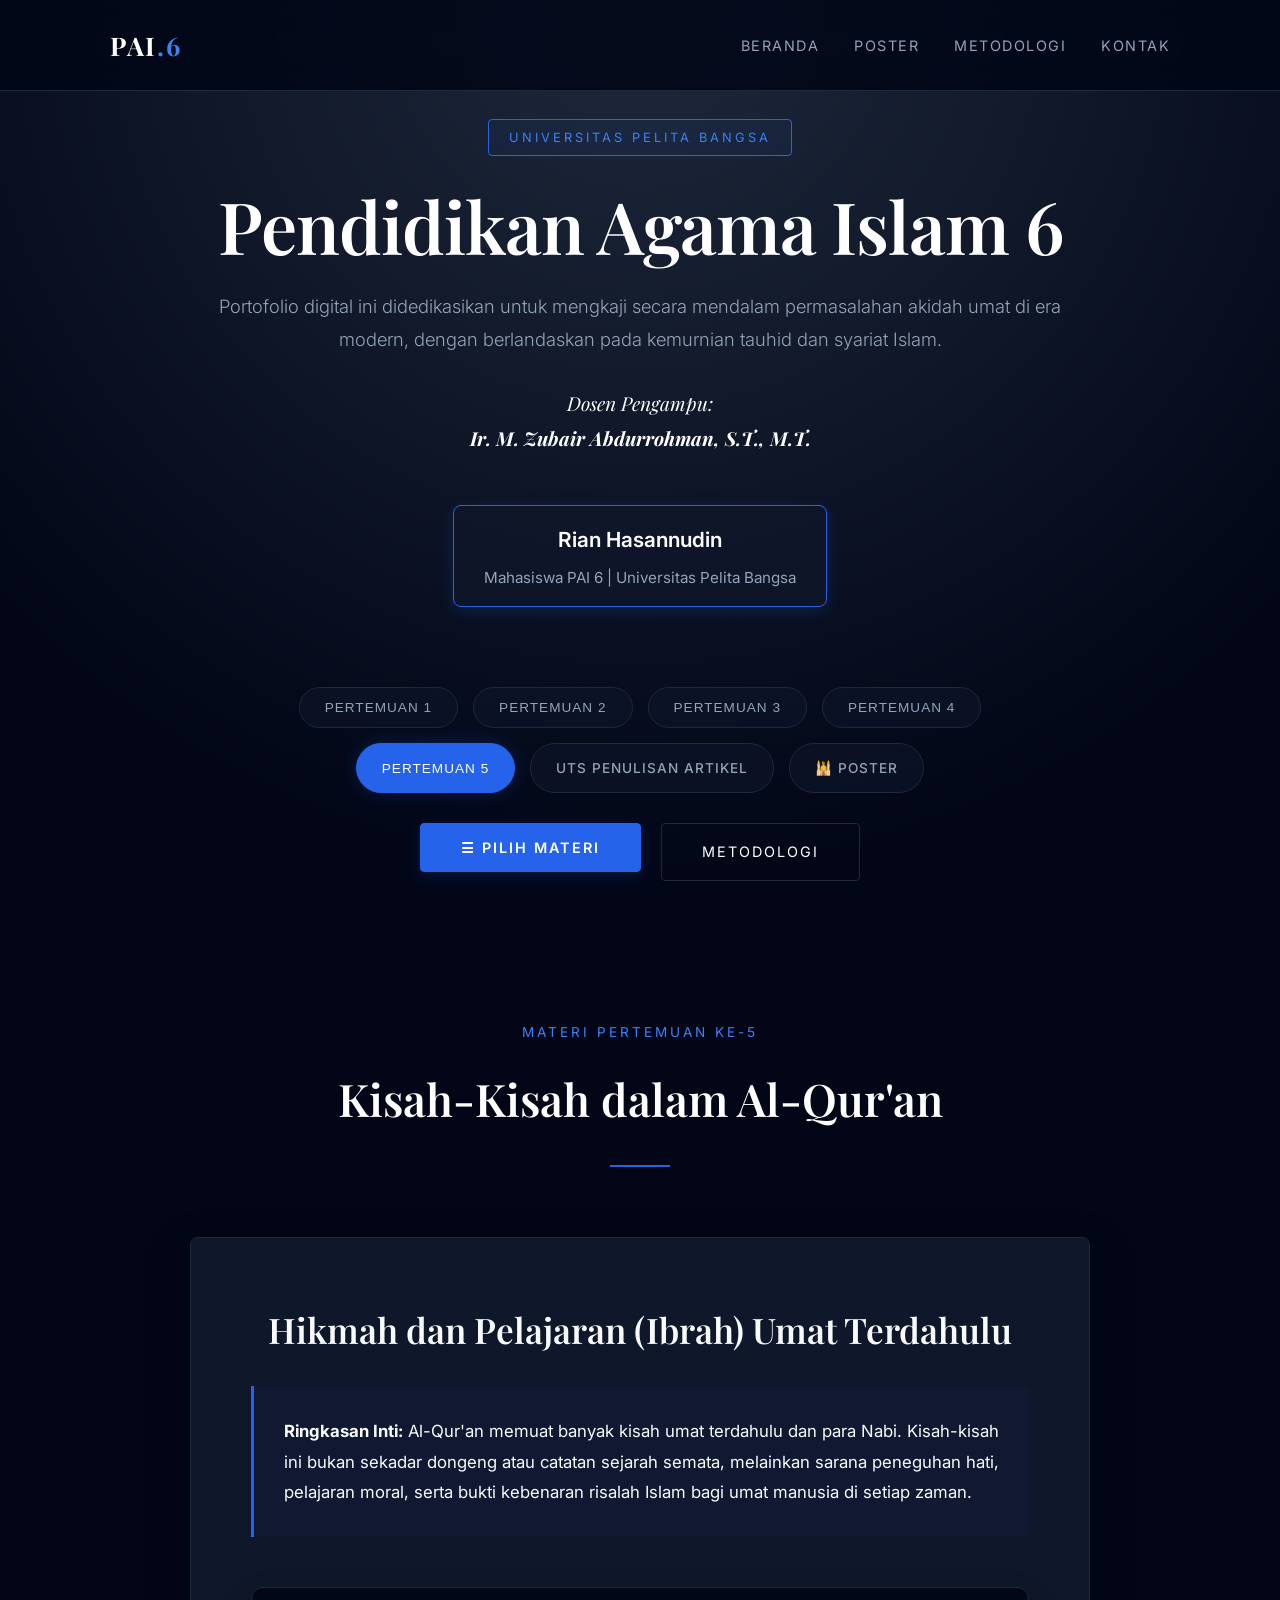
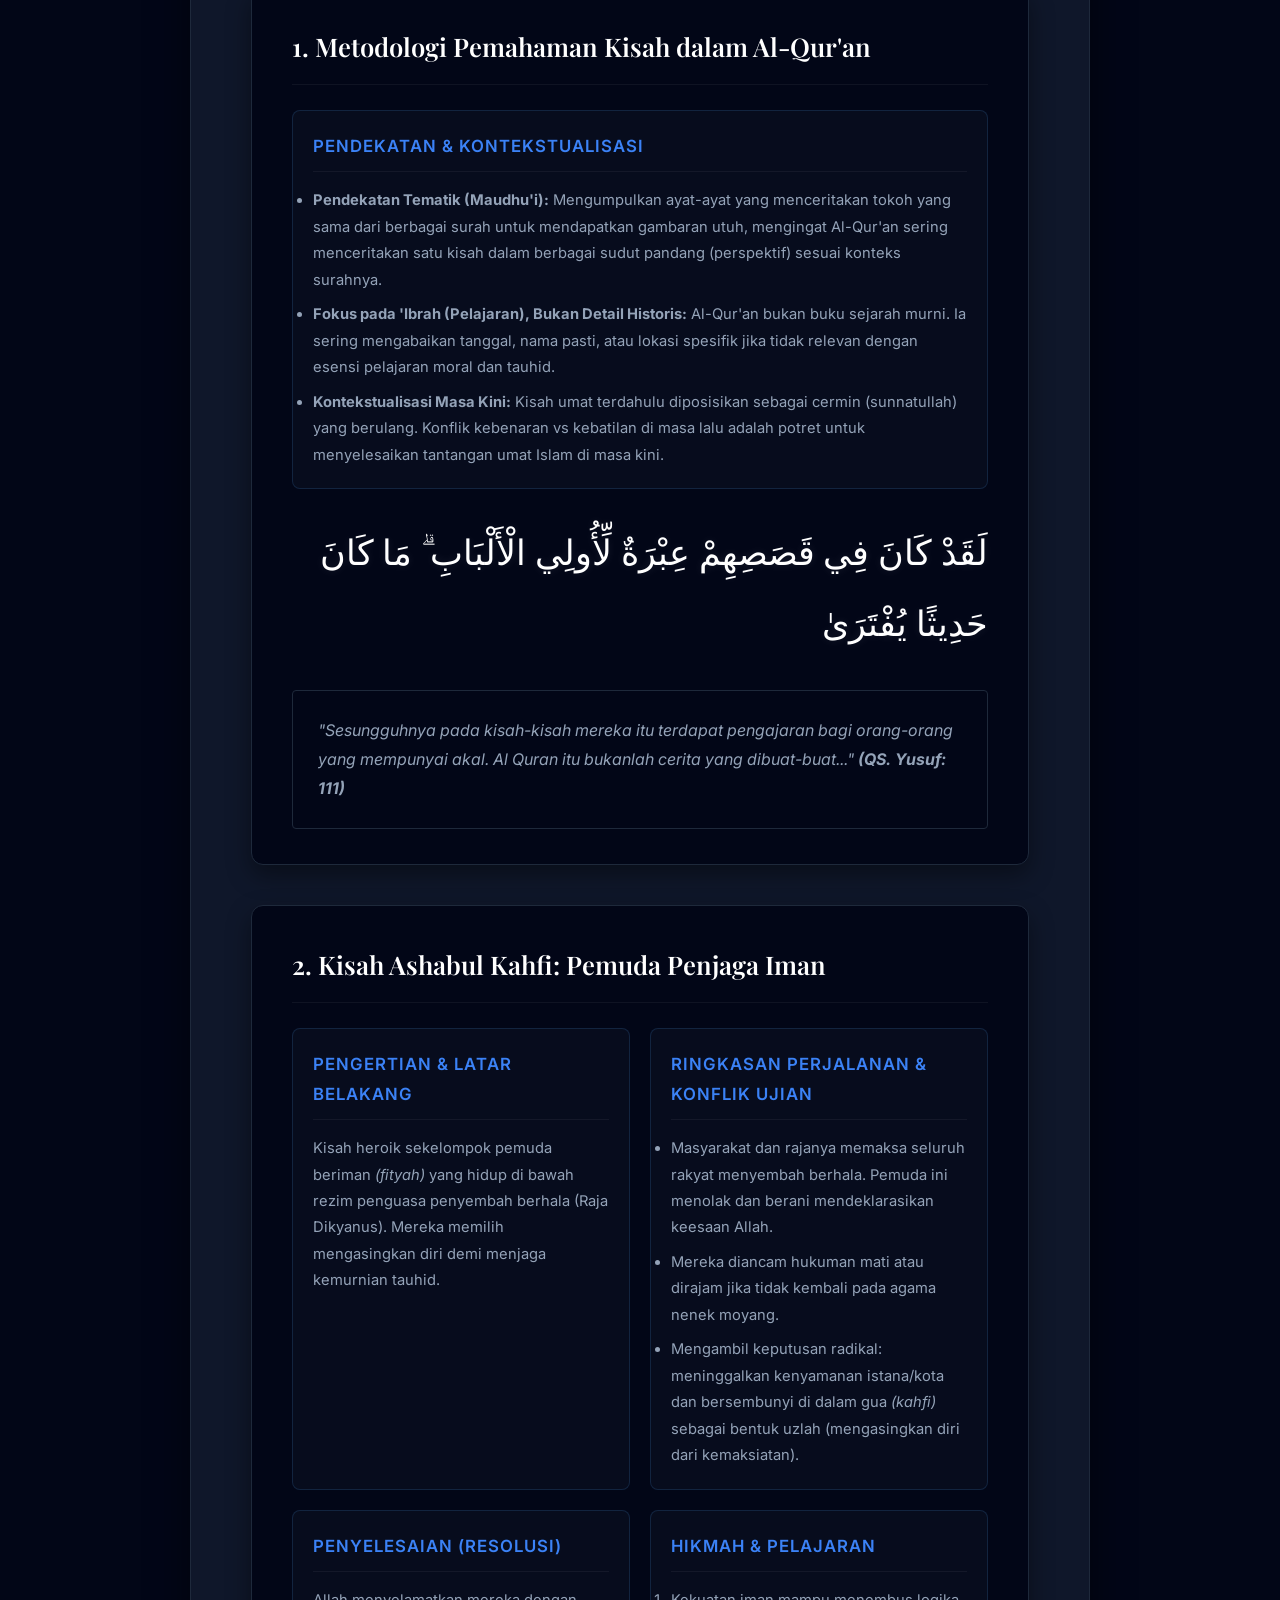
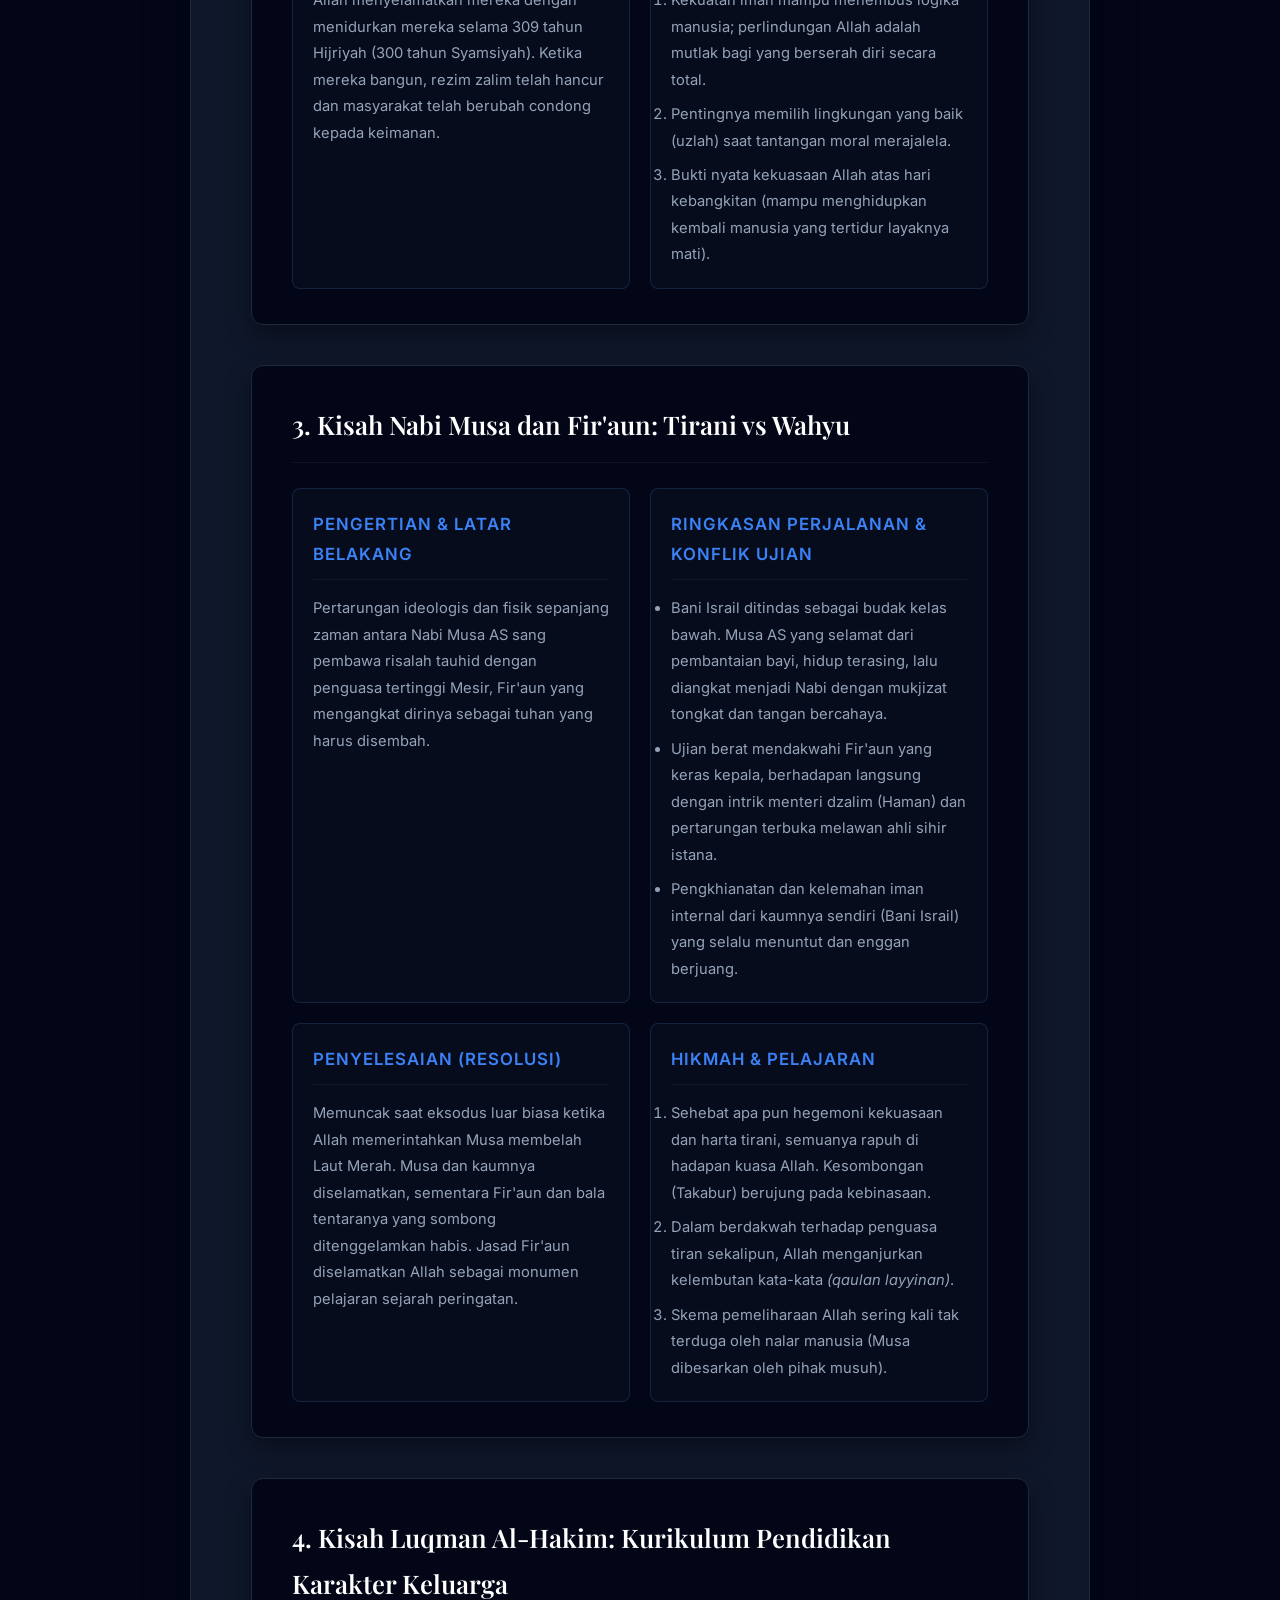
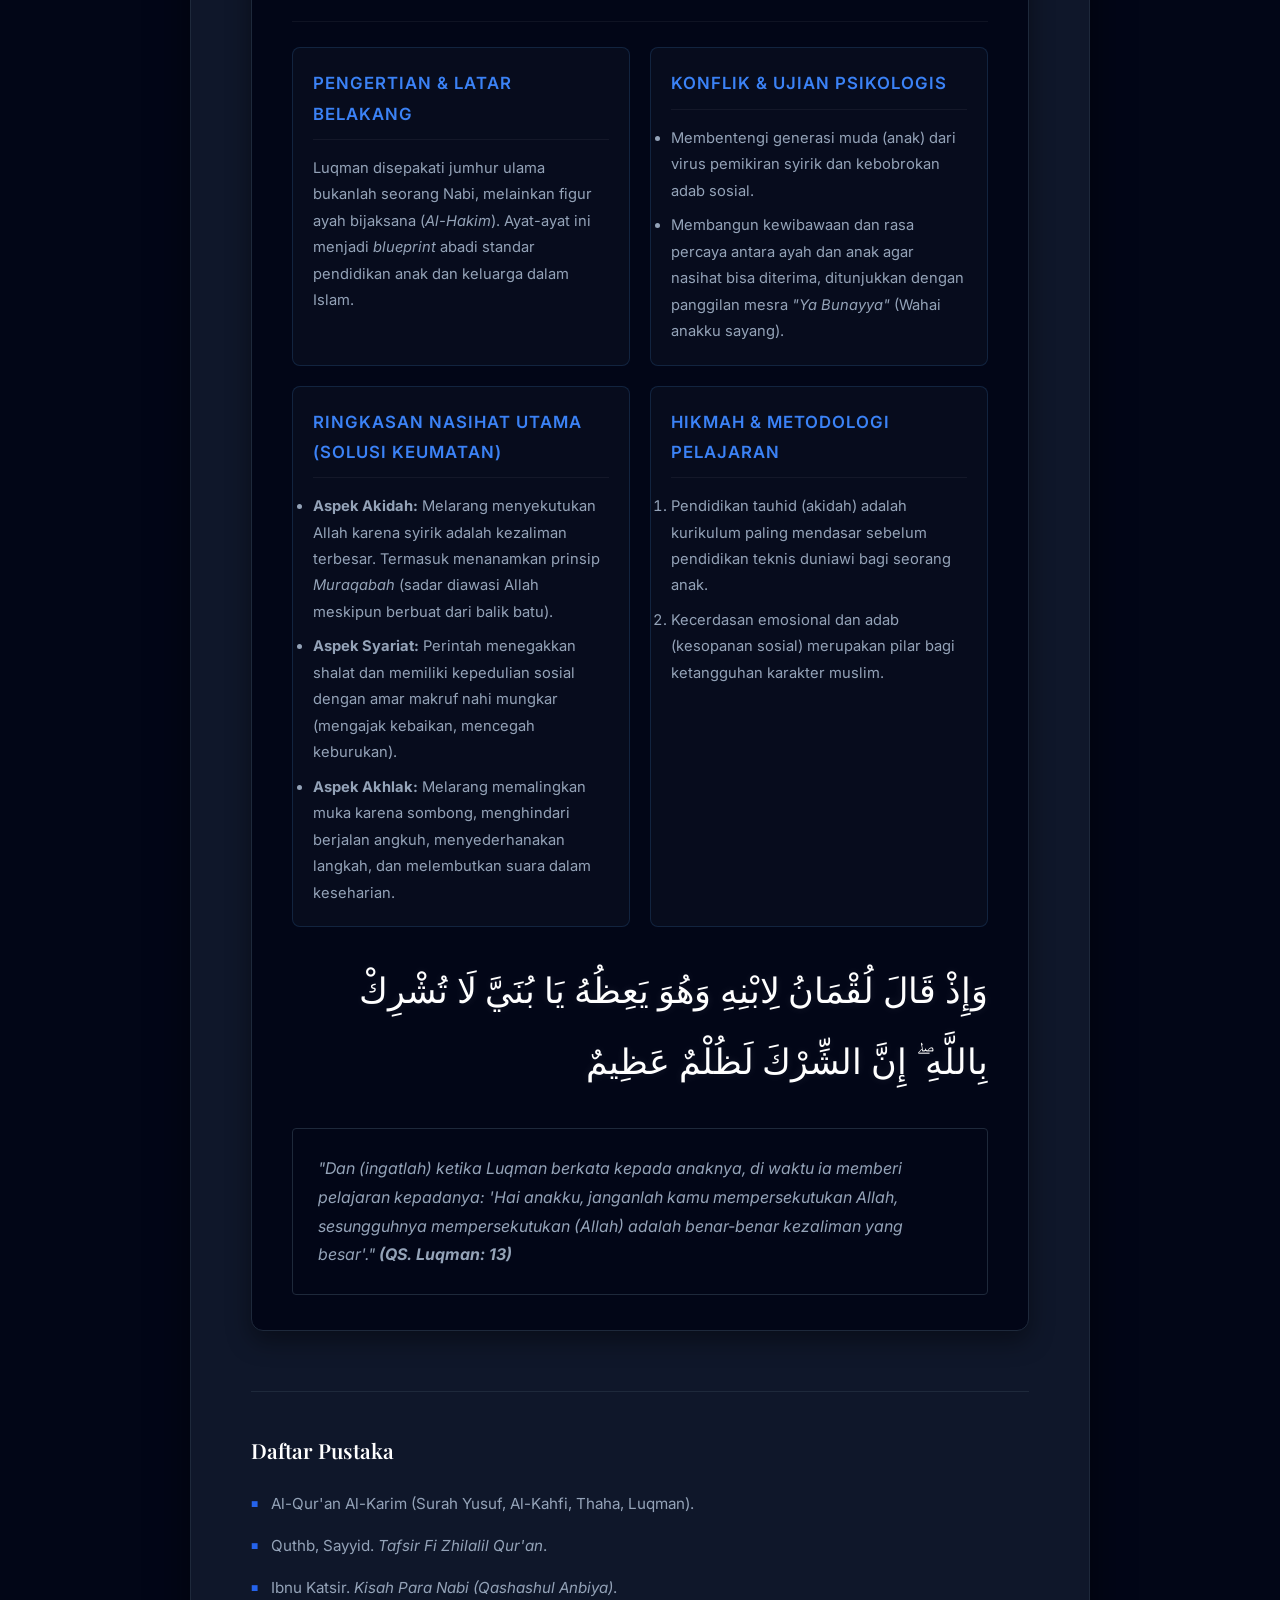
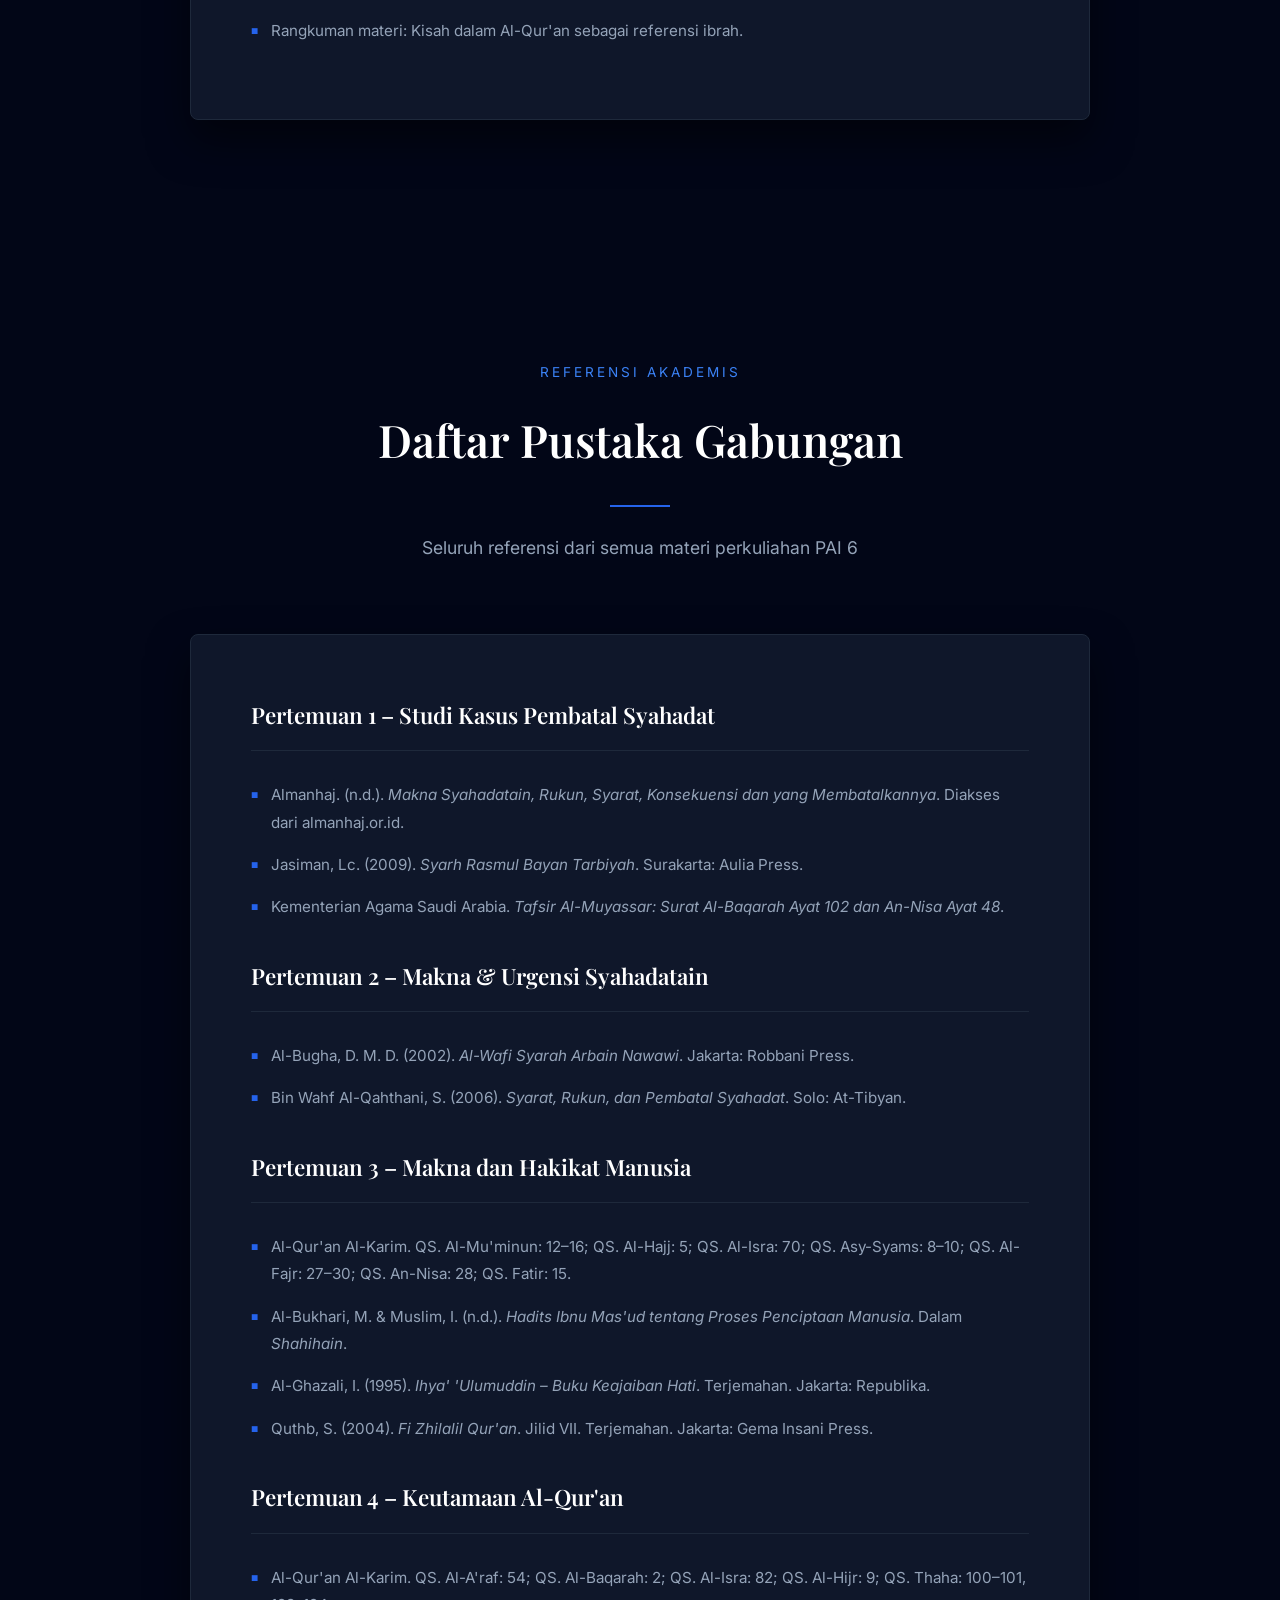
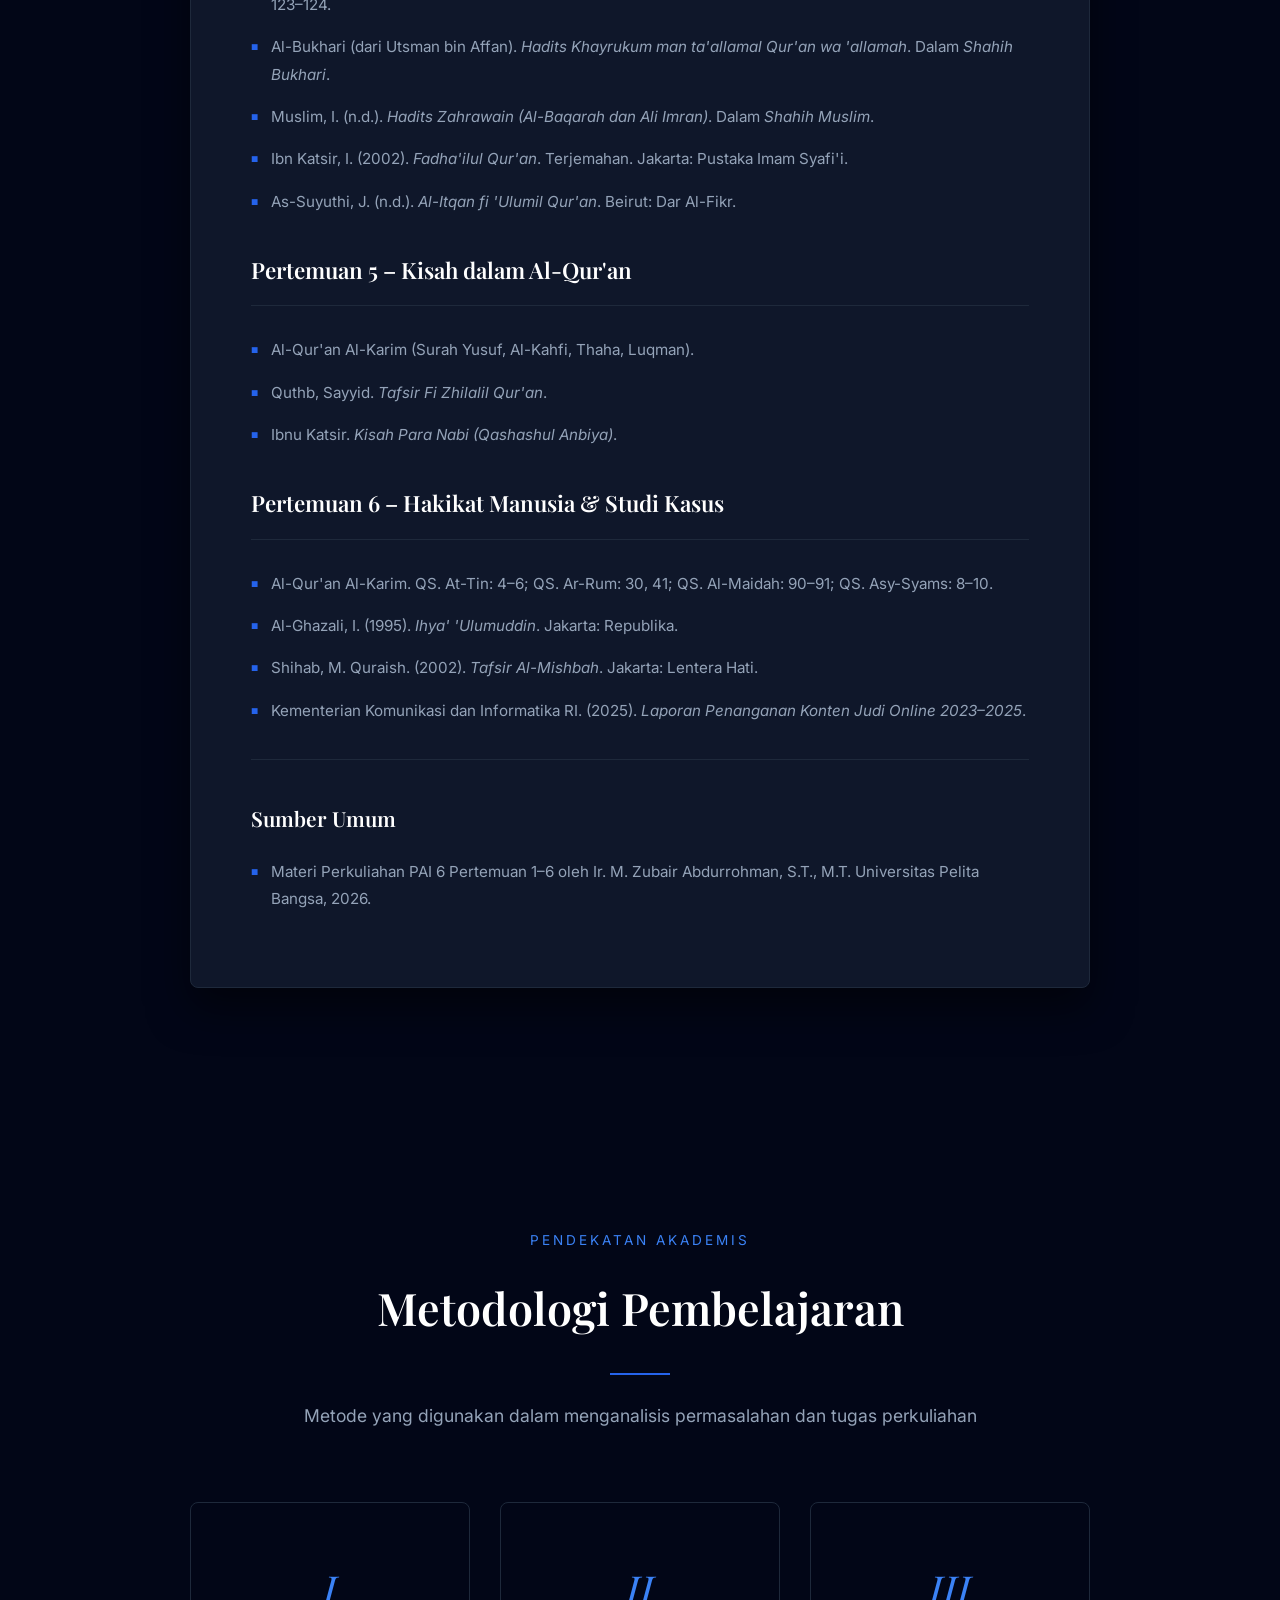
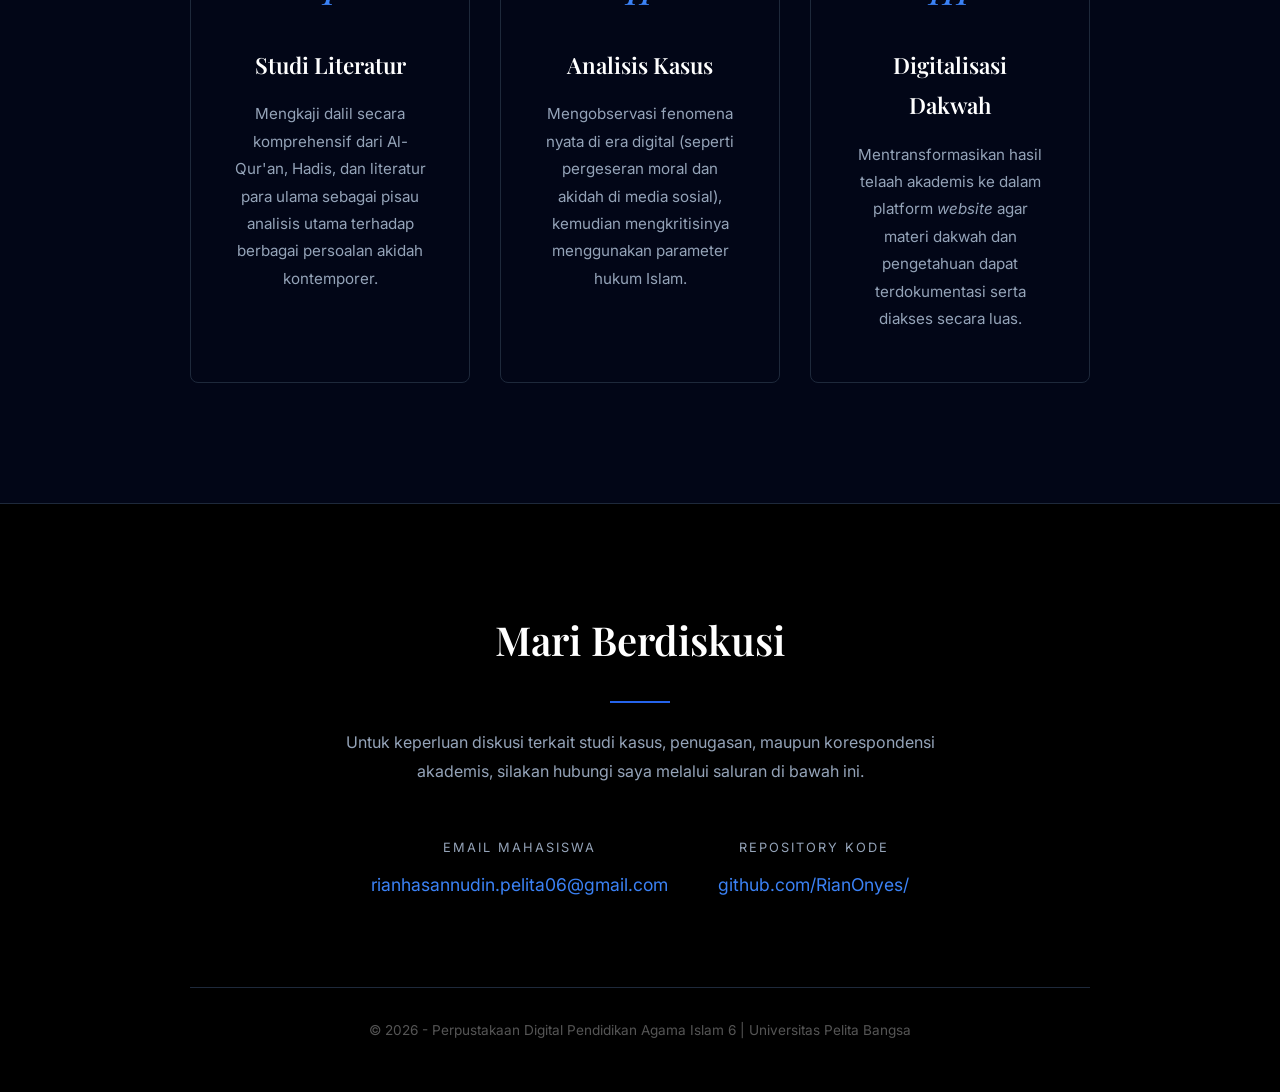
==== commit 0a8c12fe: "feat: Tambahkan menu Poster di navbar, tombol navigasi, dan dropdown index.html" ====
--- a/index.html
+++ b/index.html
@@ -14,6 +14,7 @@
             <a href="#" class="logo">PAI<span>.6</span></a>
             <ul class="nav-links">
                 <li><a href="#beranda">Beranda</a></li>
+                <li><a href="poster.html">Poster</a></li>
                 <li><a href="#metodologi">Metodologi</a></li>
                 <li><a href="#kontak">Kontak</a></li>
             </ul>
@@ -40,6 +41,7 @@
                         <button class="m-nav-btn" onclick="switchMateri('pertemuan-4', this)">Pertemuan 4</button>
                         <button class="m-nav-btn" onclick="switchMateri('pertemuan-5', this)">Pertemuan 5</button>
                         <a href="artikel.html" class="m-nav-btn" style="text-decoration:none;">UTS Penulisan Artikel</a>
+                        <a href="poster.html" class="m-nav-btn" style="text-decoration:none;">🕌 Poster</a>
                     </div>
                 </div>
                 <div class="hero-buttons">
@@ -52,6 +54,7 @@
                             <a href="javascript:void(0)" onclick="switchMateri('pertemuan-4'); closeDropdown()">&#8601; Pertemuan 4 &ndash; Keutamaan Al-Qur'an</a>
                             <a href="javascript:void(0)" onclick="switchMateri('pertemuan-5'); closeDropdown()">&#8601; Pertemuan 5 &ndash; Kisah dalam Al-Qur'an</a>
                             <a href="artikel.html">&#8601; Halaman 2 &ndash; UTS Penulisan Artikel</a>
+                            <a href="poster.html">&#8601; Poster &ndash; Adab Berpakaian</a>
                         </div>
                     </div>
                     <a href="#metodologi" class="btn btn-outline">Metodologi</a>
